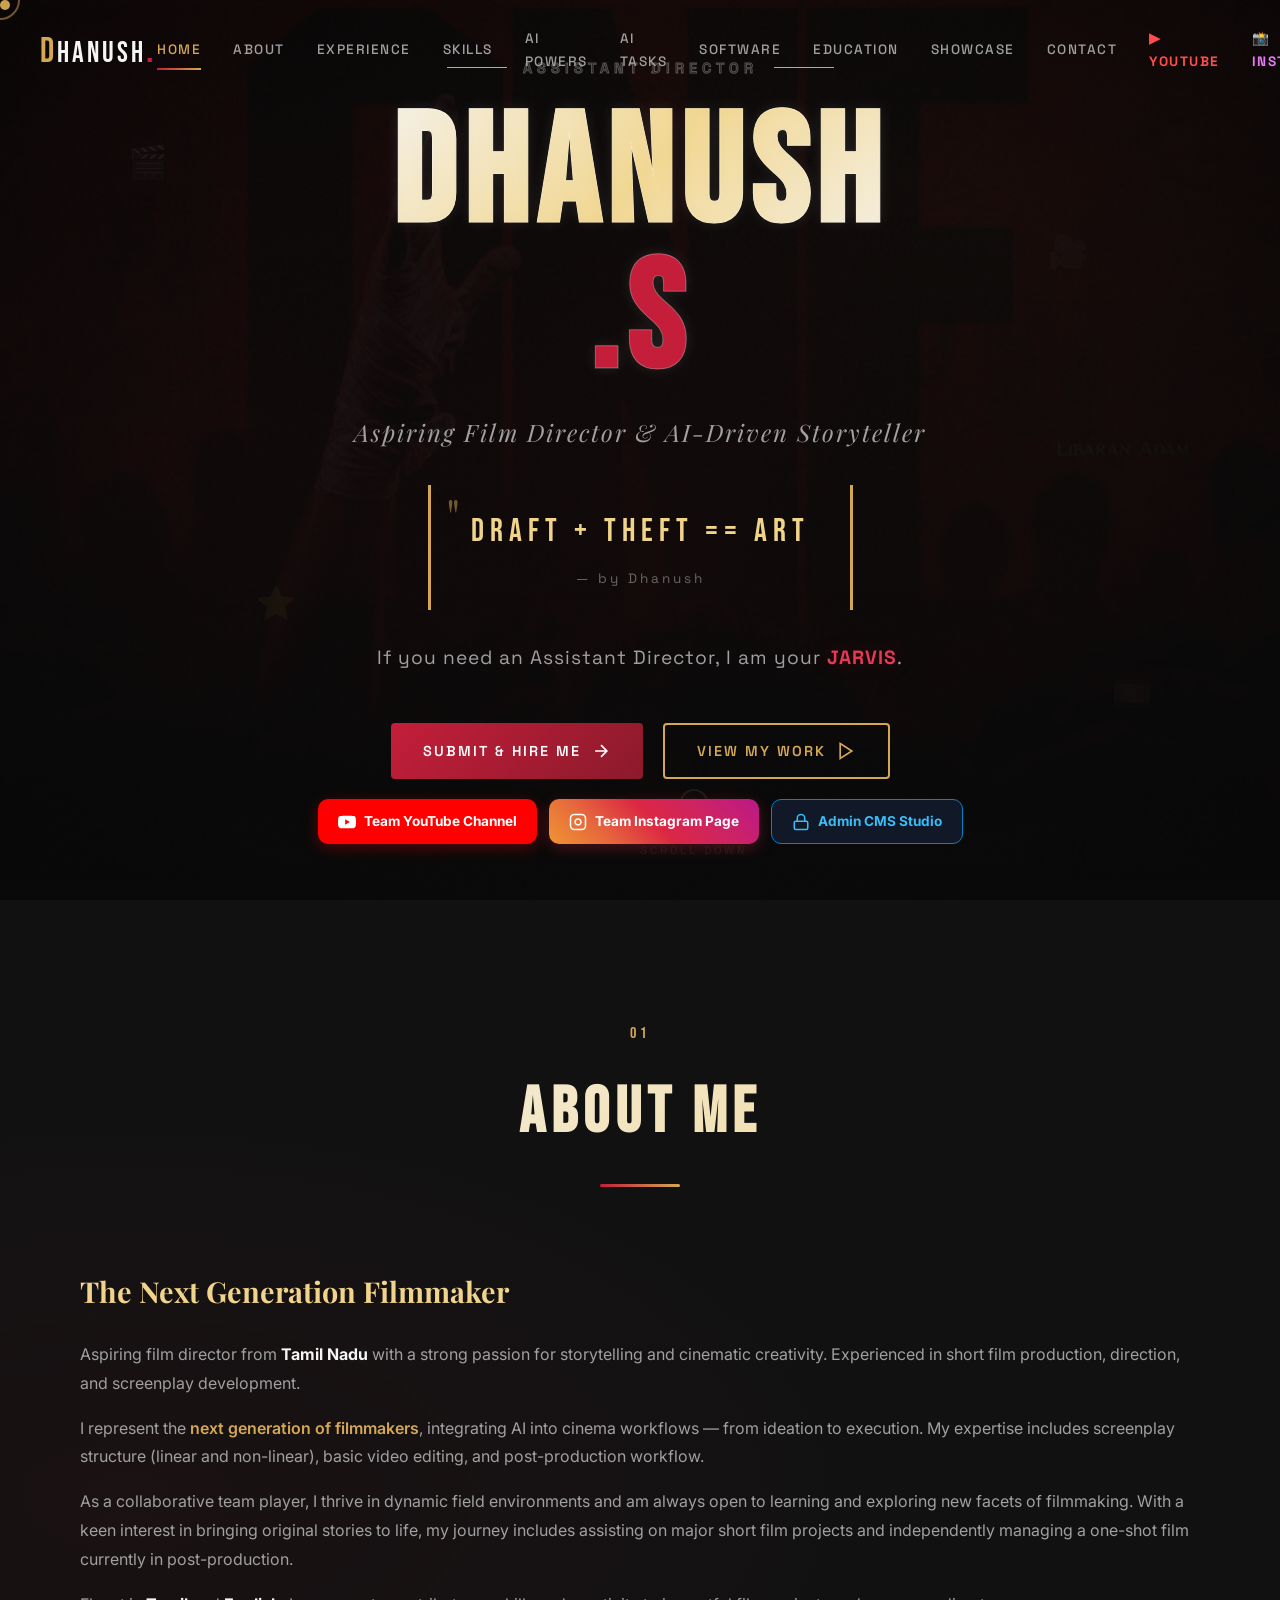
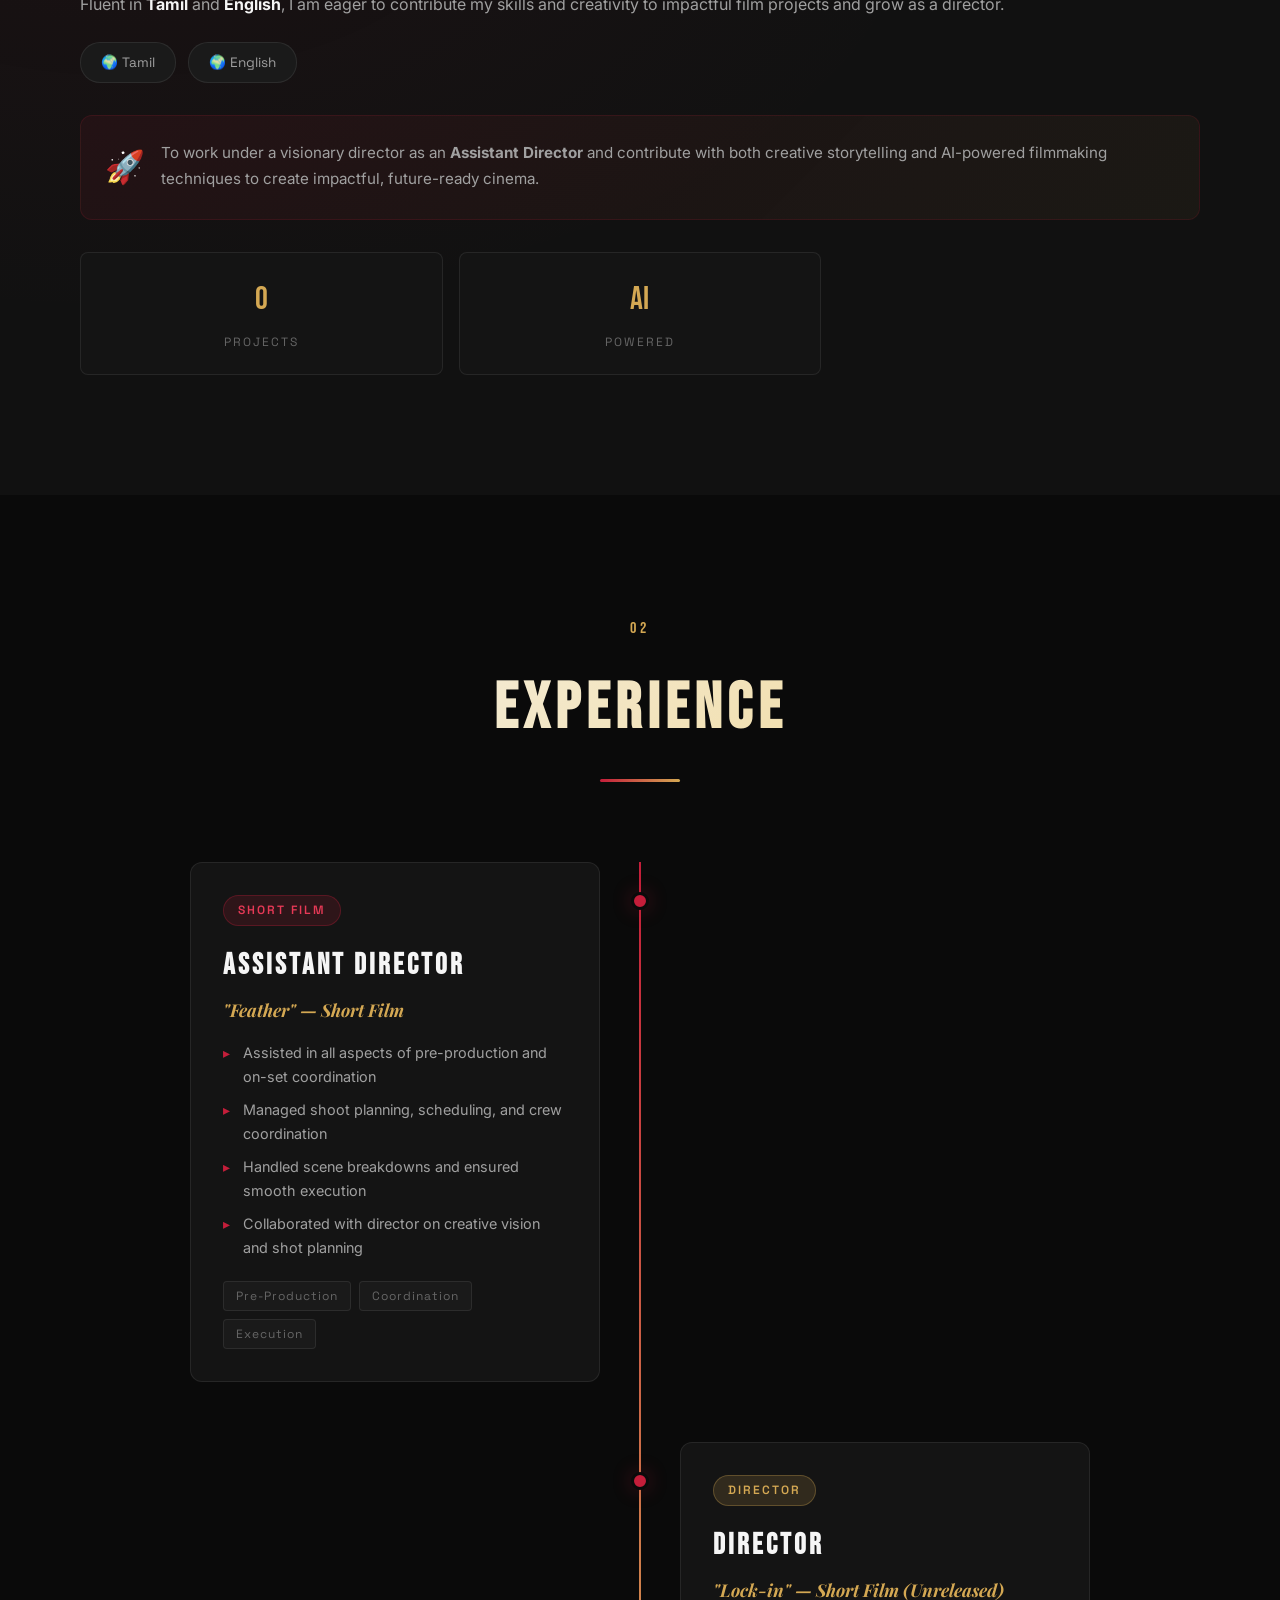
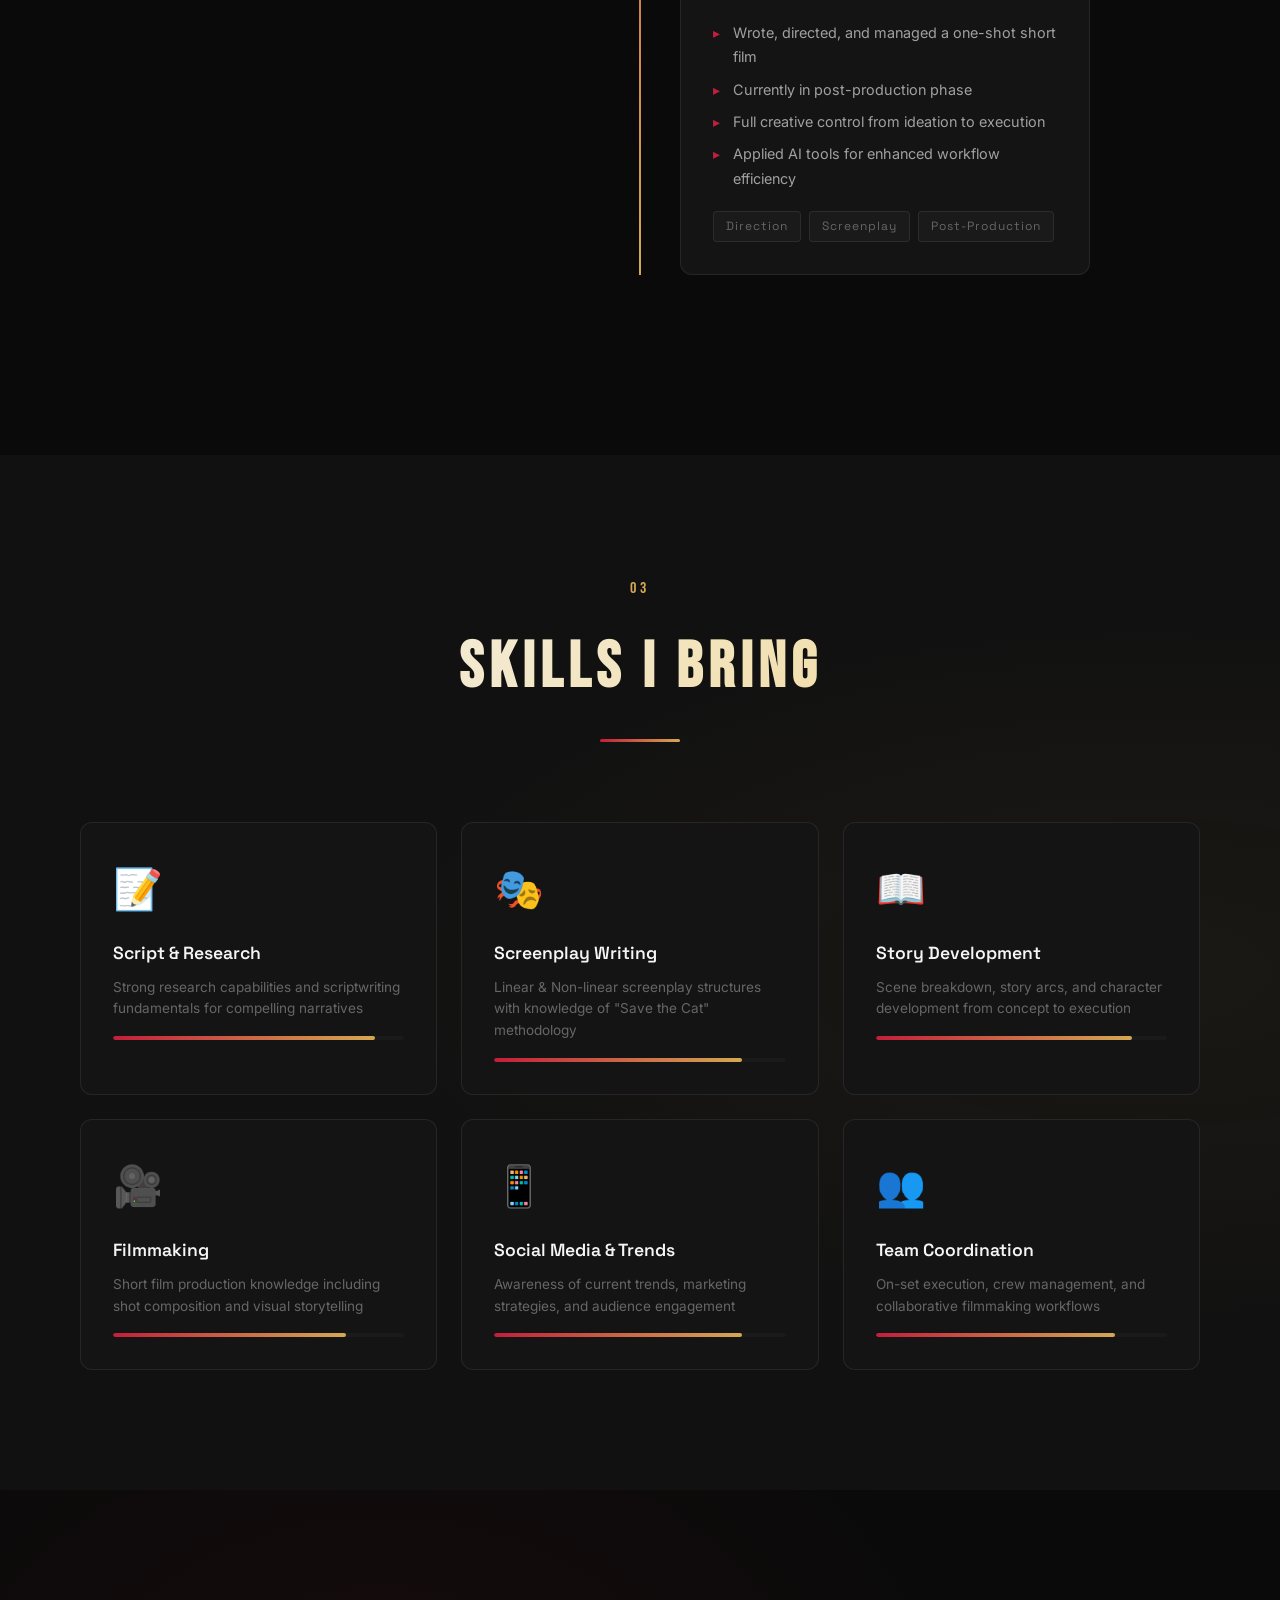
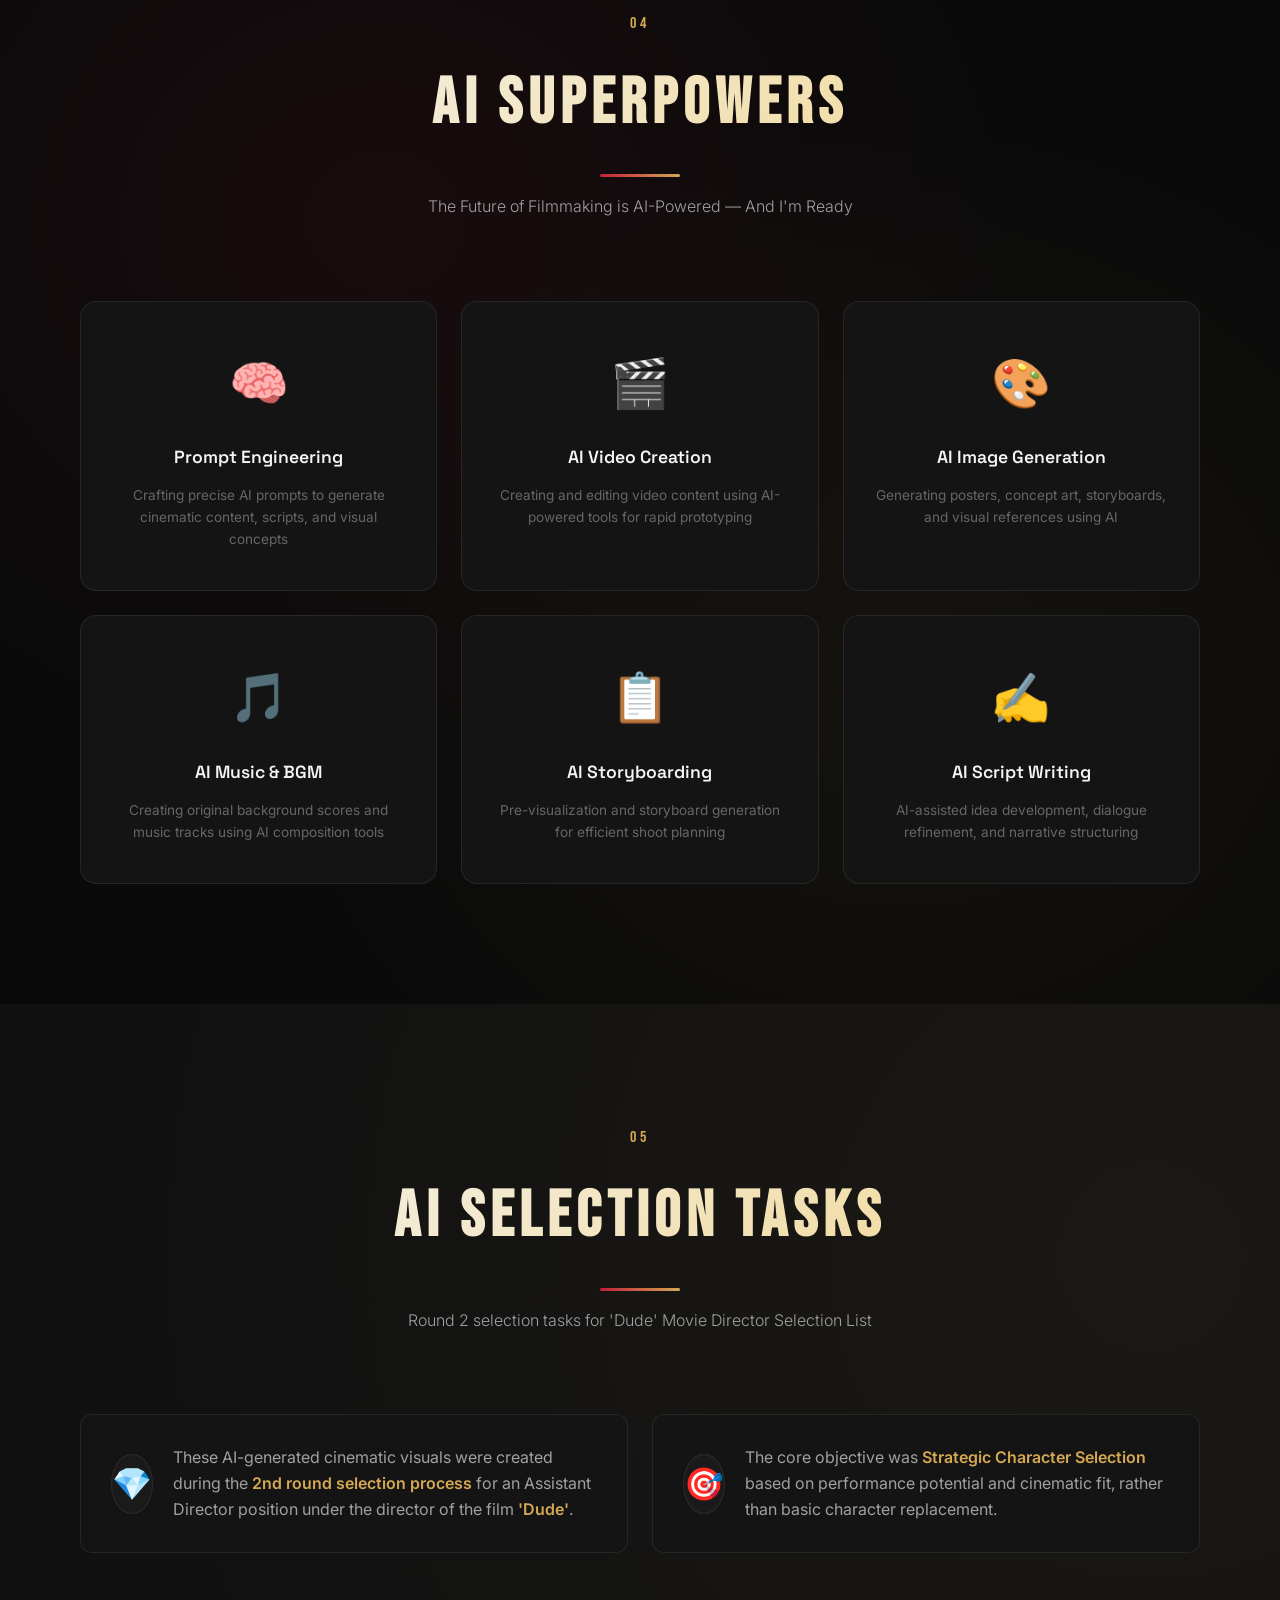
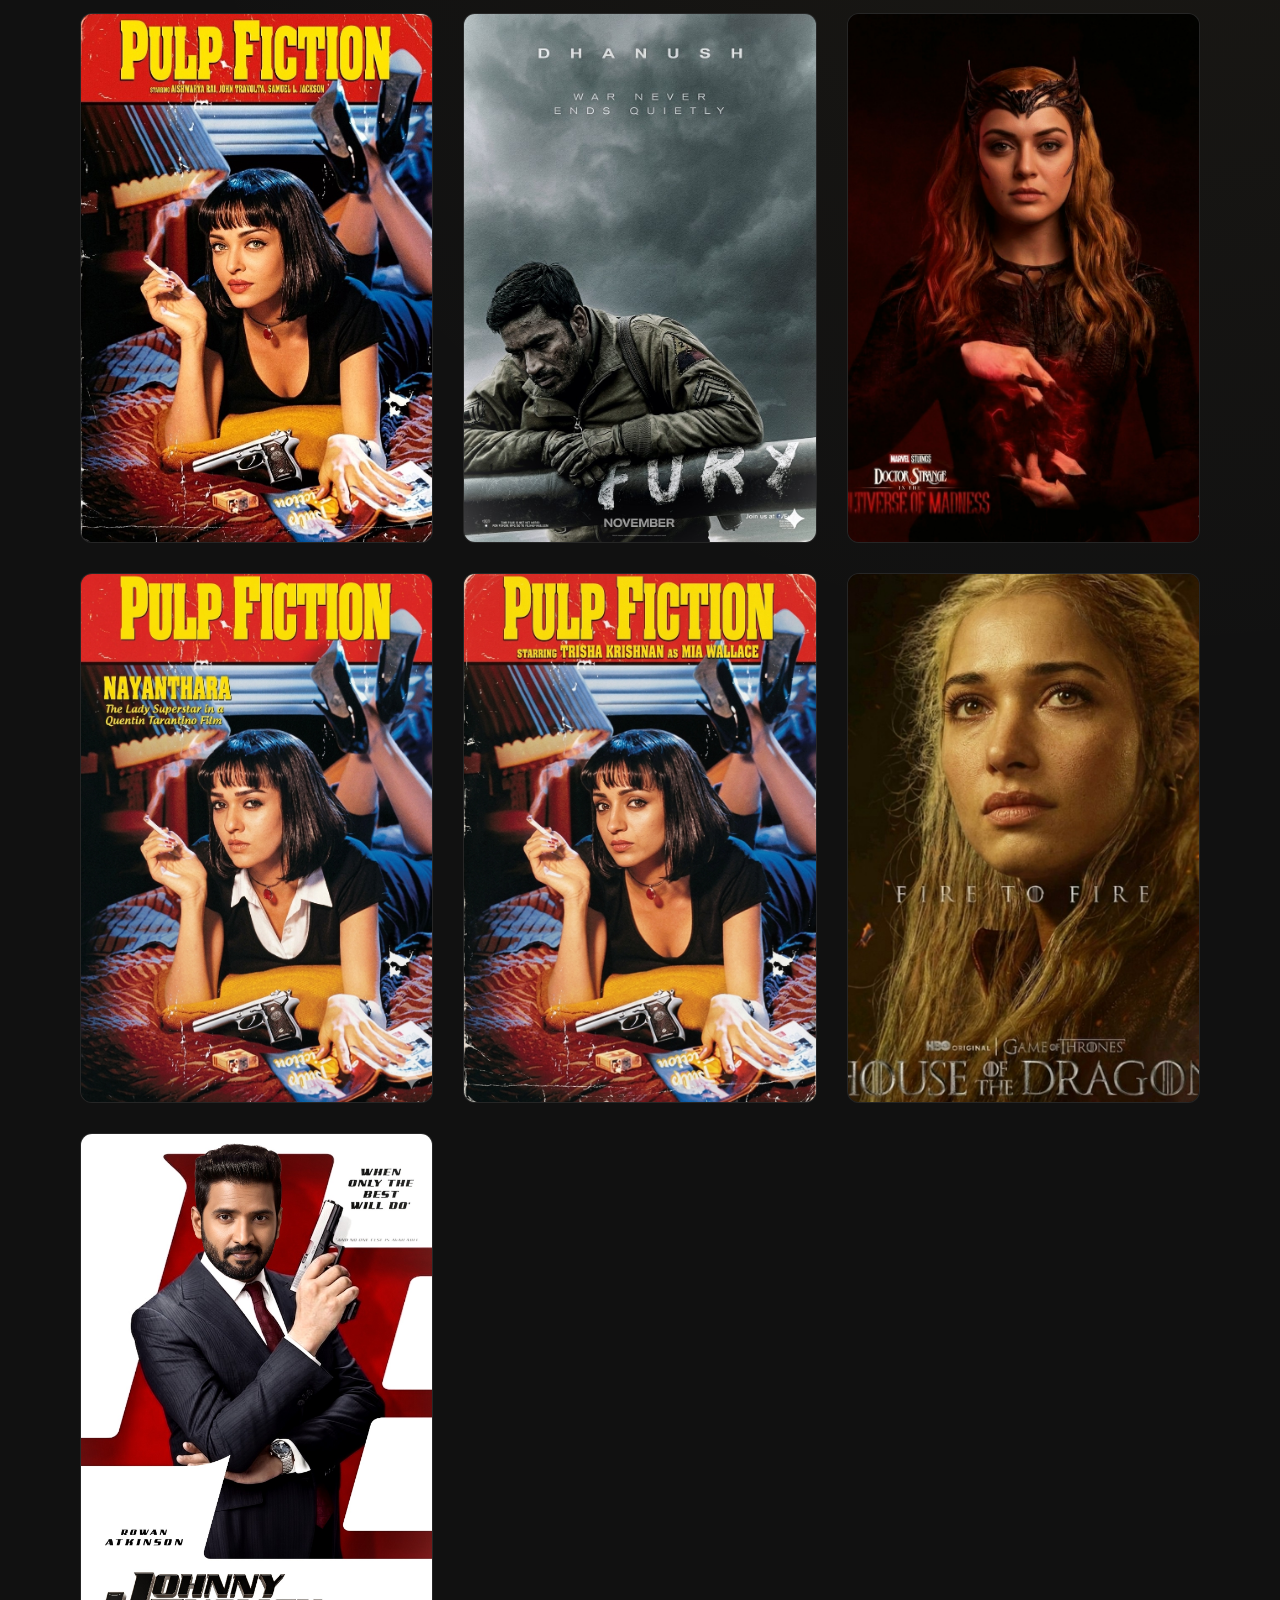
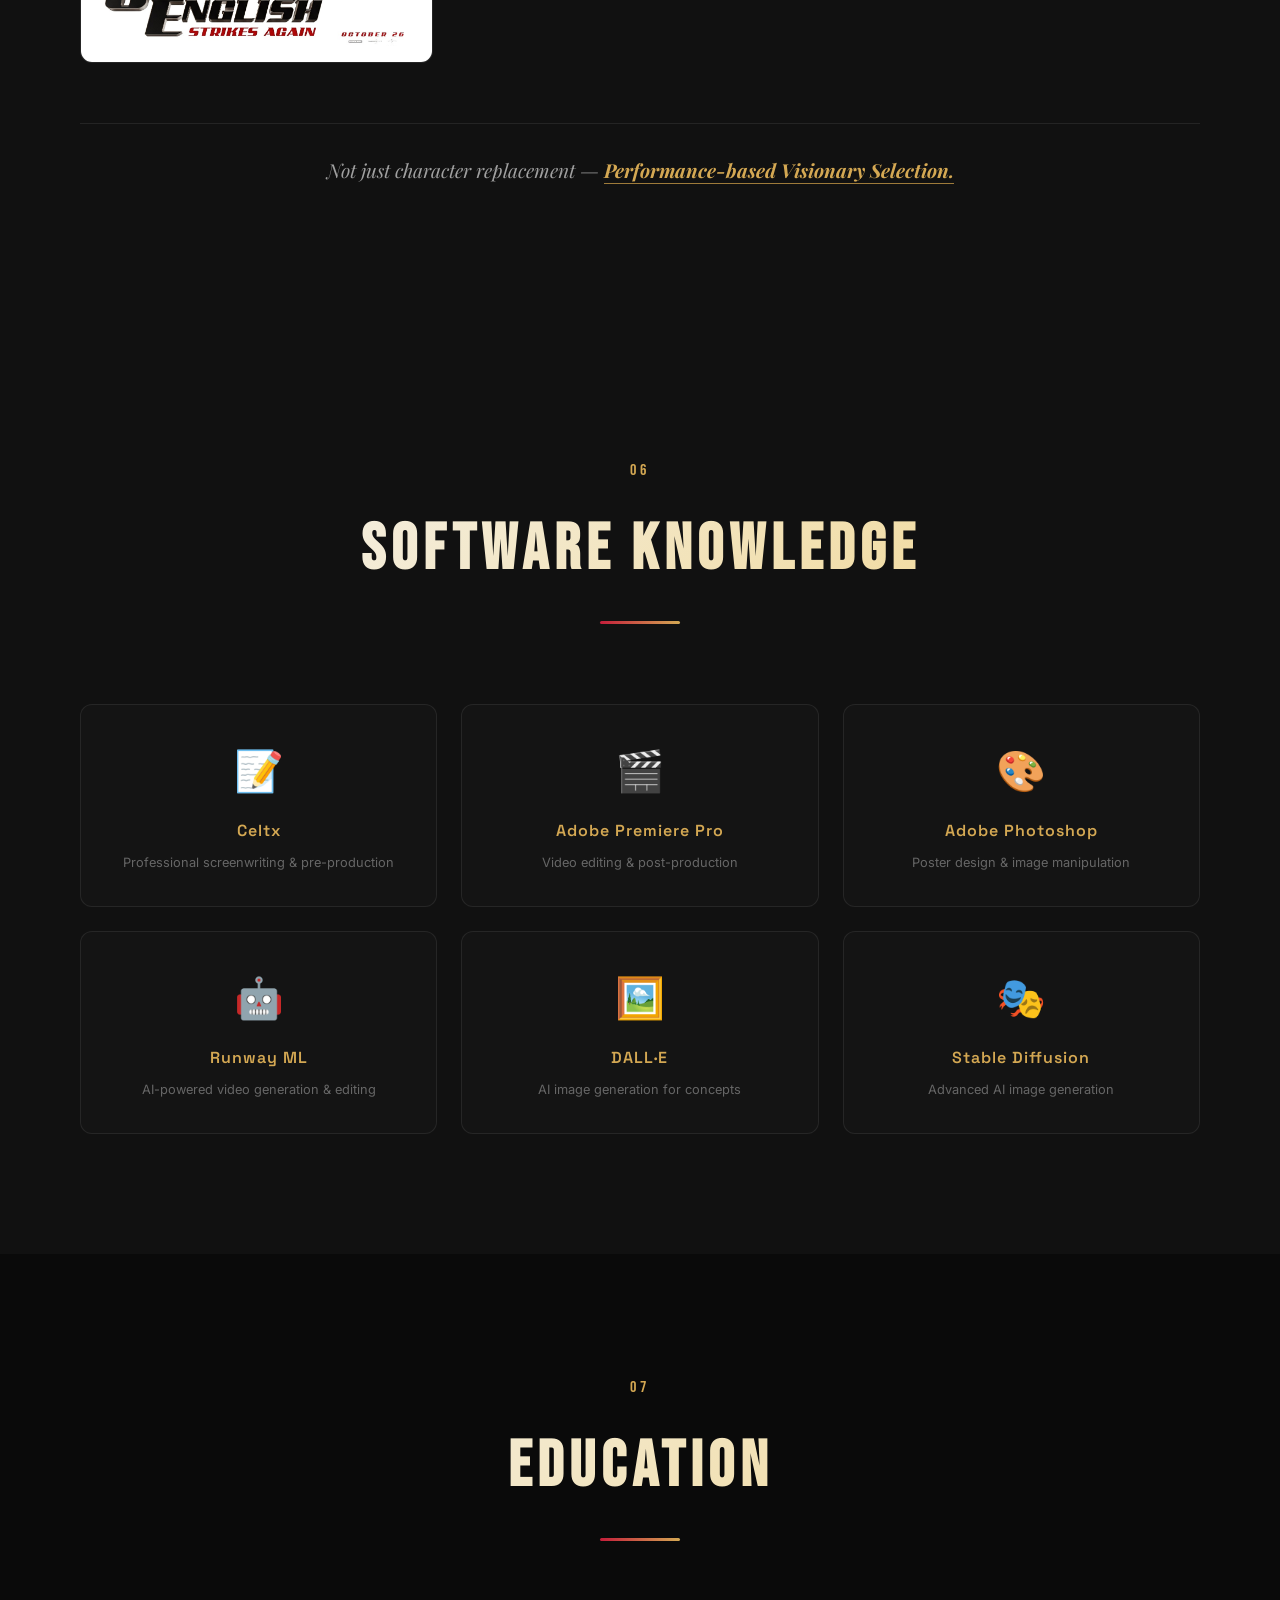
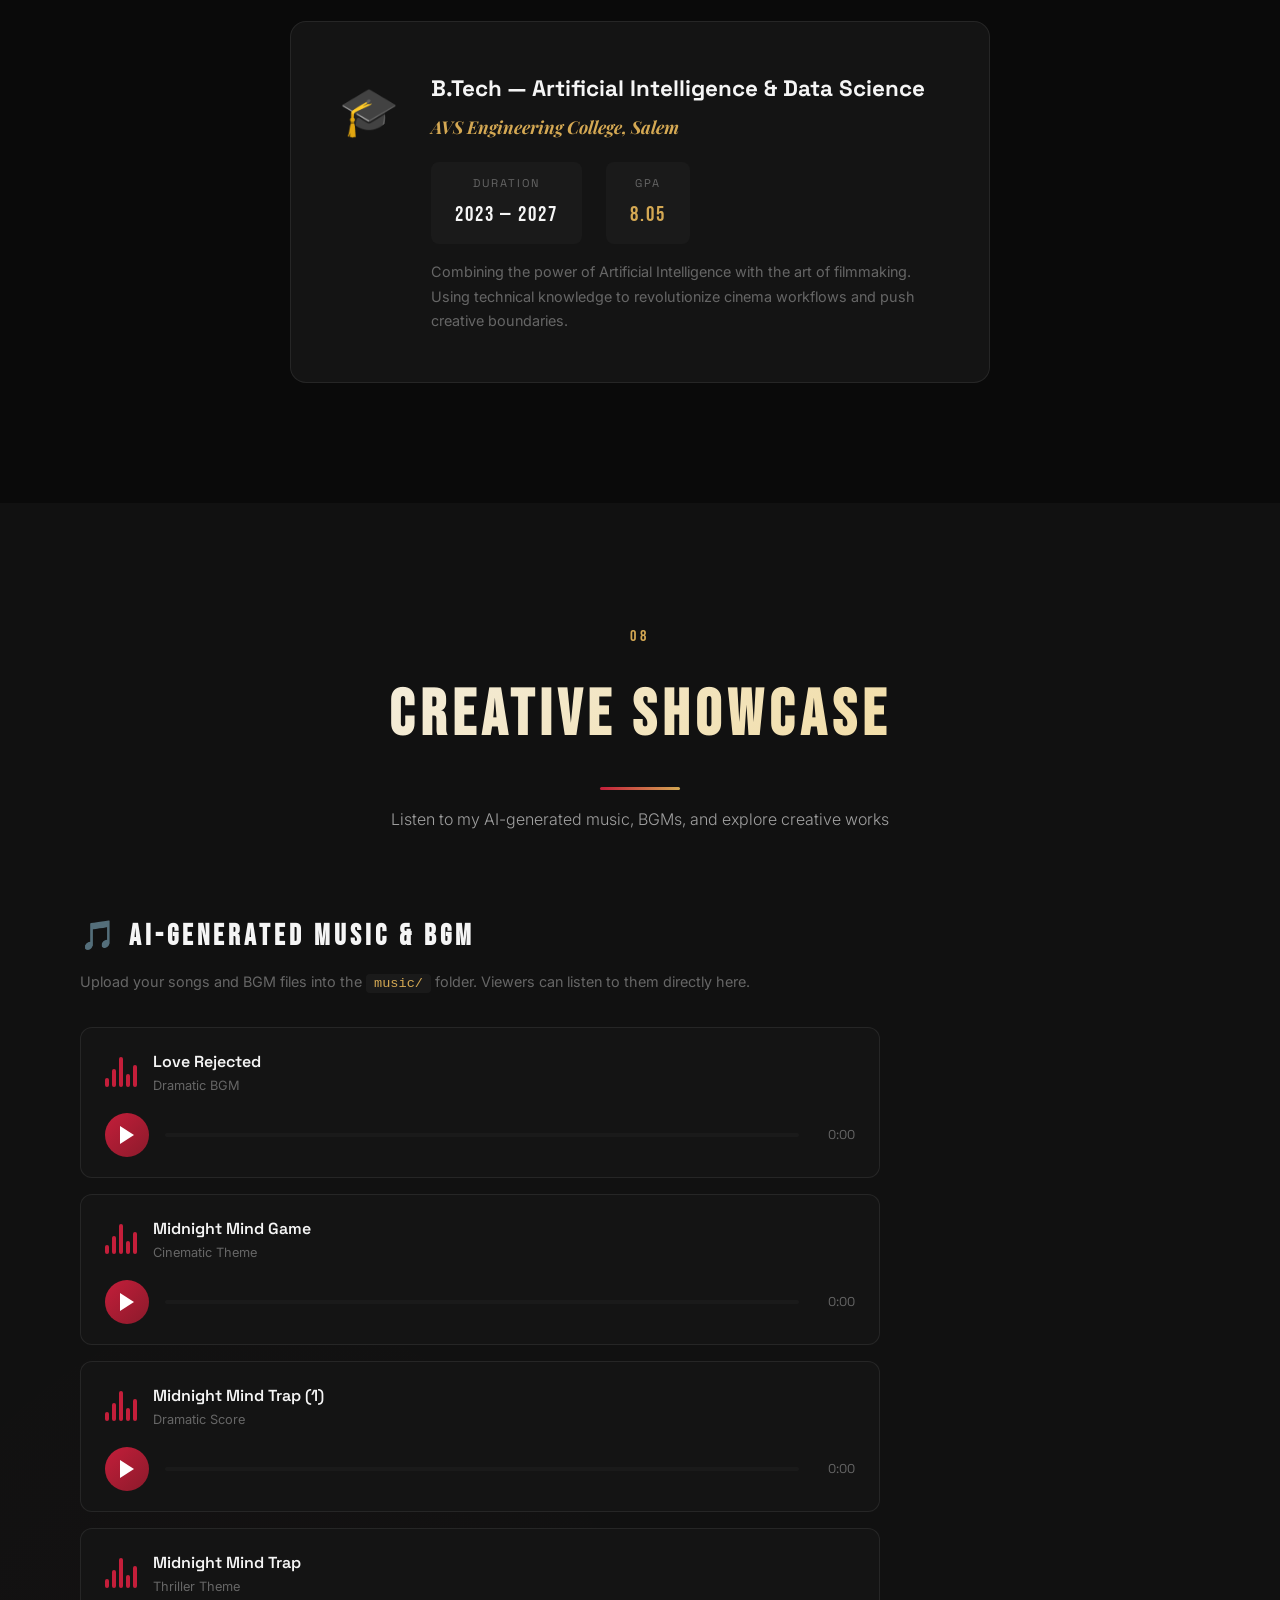
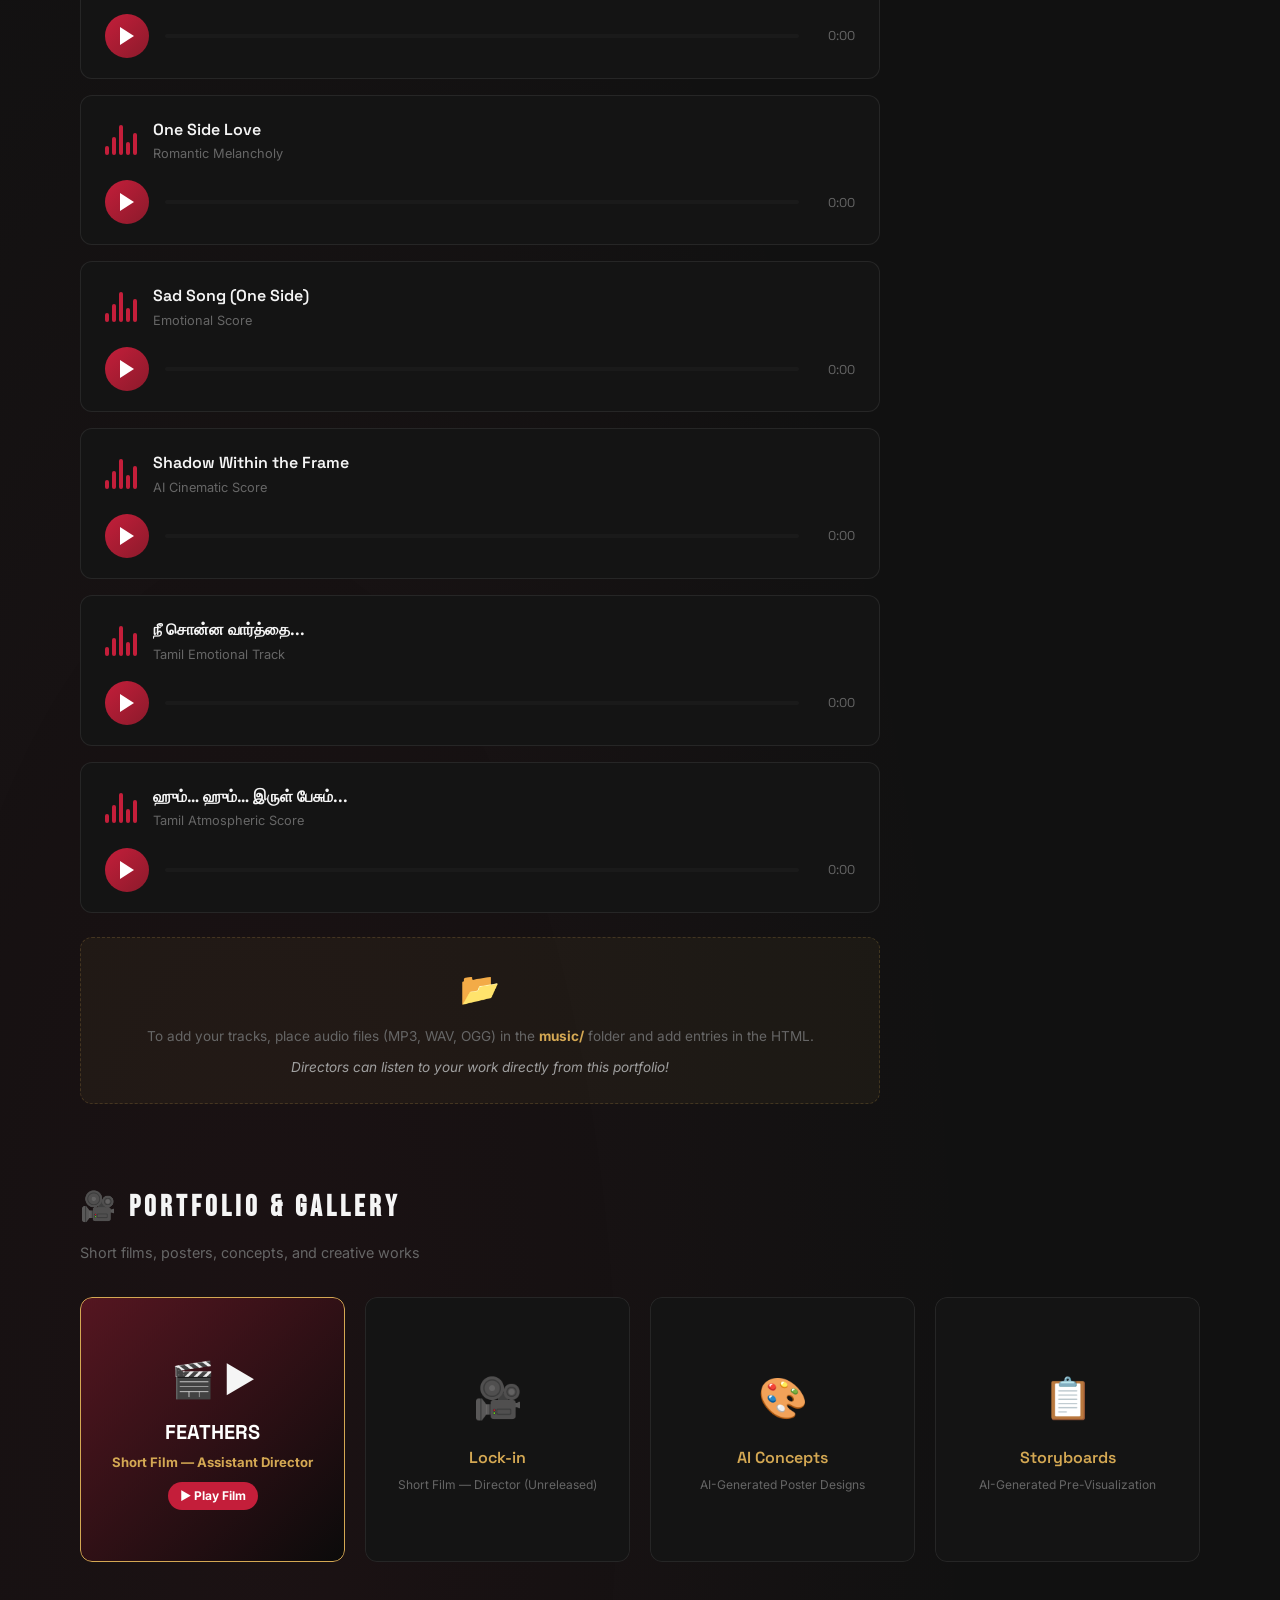
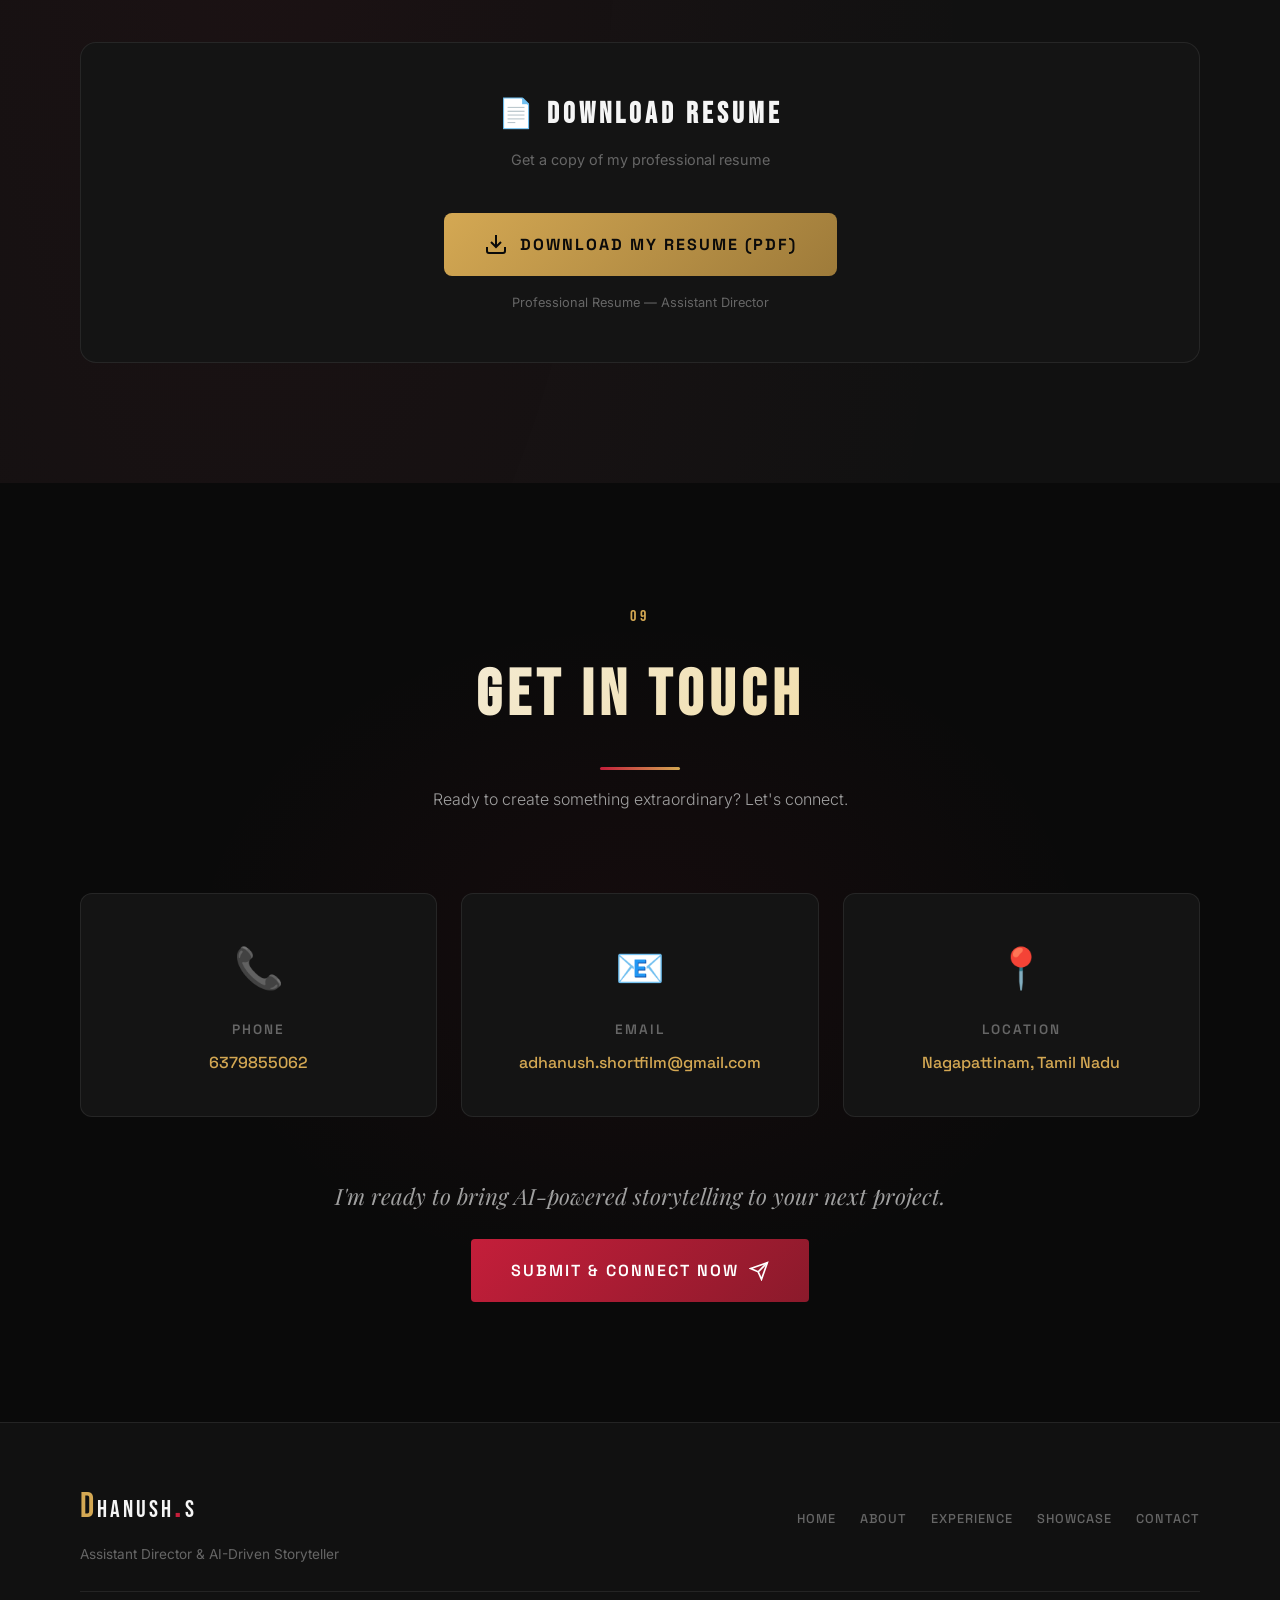
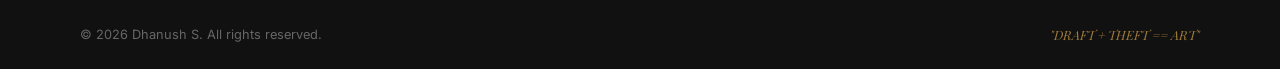
==== index.html @ 4dc8cdb8 "Update background image slideshow to new 5 images, add Admin, YouTube, and Instagram buttons in navb" ====
<!DOCTYPE html>
<html lang="en">
<head>
    <meta charset="UTF-8">
    <meta name="viewport" content="width=device-width, initial-scale=1.0">
    <title>Dhanush S — Assistant Director | Aspiring Film Director</title>
    <meta name="description" content="Portfolio of Dhanush S — Aspiring Tamil Film Director & AI-Driven Storyteller. Assistant Director with expertise in screenplay writing, AI filmmaking, and cinematic storytelling.">
    <meta name="keywords" content="Dhanush S, Assistant Director, Tamil Cinema, Film Director, AI Filmmaking, Portfolio">
    <meta name="author" content="Dhanush S">
    <link rel="preconnect" href="https://fonts.googleapis.com">
    <link rel="preconnect" href="https://fonts.gstatic.com" crossorigin>
    <link href="https://fonts.googleapis.com/css2?family=Bebas+Neue&family=Inter:wght@300;400;500;600;700&family=Playfair+Display:ital,wght@0,400;0,700;1,400&family=Space+Grotesk:wght@300;400;500;600;700&display=swap" rel="stylesheet">
    <link rel="stylesheet" href="style.css">
</head>
<body>
    <!-- Preloader -->
    <div id="preloader">
        <div class="loader-inner">
            <div class="film-strip">
                <div class="frame"></div>
                <div class="frame"></div>
                <div class="frame"></div>
                <div class="frame"></div>
                <div class="frame"></div>
            </div>
            <p class="loader-text">Loading Cinematic Experience...</p>
        </div>
    </div>

    <!-- Cursor -->
    <div class="custom-cursor"></div>
    <div class="cursor-follower"></div>

    <!-- Navigation -->
    <nav id="navbar">
        <div class="nav-container">
            <a href="#hero" class="nav-logo">
                <span class="logo-d">D</span><span class="logo-rest">HANUSH</span><span class="logo-dot">.</span>
            </a>
            <div class="nav-links" id="navLinks">
                <a href="#hero" class="nav-link active">Home</a>
                <a href="#about" class="nav-link">About</a>
                <a href="#experience" class="nav-link">Experience</a>
                <a href="#skills" class="nav-link">Skills</a>
                <a href="#ai-powers" class="nav-link">AI Powers</a>
                <a href="#tasks" class="nav-link">AI Tasks</a>
                <a href="#software" class="nav-link">Software</a>
                <a href="#education" class="nav-link">Education</a>
                <a href="#showcase" class="nav-link">Showcase</a>
                <a href="#contact" class="nav-link">Contact</a>
                <a href="https://www.youtube.com/@black__magic-f4c" target="_blank" class="nav-link" style="color:#ff4d4d; font-weight:bold;">▶ YouTube</a>
                <a href="https://www.instagram.com/blacky_magic?igsh=bjB2c2x6ZmhjenJq" target="_blank" class="nav-link" style="color:#e879f9; font-weight:bold;">📸 Instagram</a>
                <a href="https://dhanushportfolio.vercel.app/admin/login" target="_blank" class="nav-link" style="color:#38bdf8; font-weight:bold;">🔒 Admin</a>
            </div>
            <button class="nav-toggle" id="navToggle" aria-label="Toggle menu">
                <span class="bar"></span>
                <span class="bar"></span>
                <span class="bar"></span>
            </button>
        </div>
    </nav>

    <section id="hero" class="hero-section">
        <div class="hero-slideshow">
            <div class="slide active" style="background-image: url('assets/first-page(backgroundimage)/bg.png');"></div>
            <div class="slide" style="background-image: url('assets/first-page(backgroundimage)/bg2.jpg');"></div>
            <div class="slide" style="background-image: url('assets/first-page(backgroundimage)/bg3.jpg');"></div>
            <div class="slide" style="background-image: url('assets/first-page(backgroundimage)/bg4.jpg');"></div>
            <div class="slide" style="background-image: url('assets/first-page(backgroundimage)/1bg.jpg');"></div>
        </div>
        <div class="hero-bg-overlay"></div>
        <div class="hero-grain"></div>
        <div class="hero-vignette"></div>
        
        <!-- Floating film elements -->
        <div class="floating-elements">
            <div class="float-el clapperboard">🎬</div>
            <div class="float-el camera">🎥</div>
            <div class="float-el star">⭐</div>
            <div class="float-el film">🎞️</div>
        </div>

        <div class="hero-content">
            <div class="hero-badge">
                <span class="badge-line"></span>
                <span class="badge-text ghost-text">ASSISTANT DIRECTOR</span>
                <span class="badge-line"></span>
            </div>
            <h1 class="hero-name">
                <span class="name-line ghost-text">DHANUSH</span>
                <span class="name-line name-last ghost-text">.S</span>
            </h1>
            <p class="hero-tagline">Aspiring Film Director & AI-Driven Storyteller</p>
            <div class="hero-quote">
                <span class="quote-mark">"</span>
                <p>DRAFT + THEFT == ART</p>
                <span class="quote-author">— by Dhanush</span>
            </div>
            <p class="hero-jarvis">If you need an Assistant Director, I am your <span class="jarvis-highlight">JARVIS</span>.</p>
            <div class="hero-cta">
                <a href="#contact" class="btn btn-primary">
                    <span>Submit & Hire Me</span>
                    <svg width="20" height="20" viewBox="0 0 24 24" fill="none" stroke="currentColor" stroke-width="2"><path d="M5 12h14M12 5l7 7-7 7"/></svg>
                </a>
                <a href="#showcase" class="btn btn-outline">
                    <span>View My Work</span>
                    <svg width="20" height="20" viewBox="0 0 24 24" fill="none" stroke="currentColor" stroke-width="2"><polygon points="5 3 19 12 5 21 5 3"/></svg>
                </a>
            </div>

            <!-- Team Social Buttons -->
            <div class="team-social-cta" style="display: flex; gap: 12px; justify-content: center; flex-wrap: wrap; margin-top: 20px;">
                <a href="https://www.youtube.com/@black__magic-f4c" target="_blank" rel="noopener noreferrer" class="btn-team-social" style="background: #ff0000; color: #ffffff; padding: 10px 20px; border-radius: 10px; font-weight: 700; font-size: 0.85rem; display: inline-flex; align-items: center; gap: 8px; box-shadow: 0 4px 15px rgba(255,0,0,0.3); transition: transform 0.2s;">
                    <svg width="18" height="18" fill="currentColor" viewBox="0 0 24 24"><path d="M23.498 6.186a3.016 3.016 0 0 0-2.122-2.136C19.505 3.545 12 3.545 12 3.545s-7.505 0-9.377.505A3.017 3.017 0 0 0 .502 6.186C0 8.07 0 12 0 12s0 3.93.502 5.814a3.016 3.016 0 0 0 2.122 2.136c1.871.505 9.376.505 9.376.505s7.505 0 9.377-.505a3.015 3.015 0 0 0 2.122-2.136C24 15.93 24 12 24 12s0-3.93-.502-5.814zM9.545 15.568V8.432L15.818 12l-6.273 3.568z"/></svg>
                    <span>Team YouTube Channel</span>
                </a>
                <a href="https://www.instagram.com/blacky_magic?igsh=bjB2c2x6ZmhjenJq" target="_blank" rel="noopener noreferrer" class="btn-team-social" style="background: linear-gradient(45deg, #f09433, #e6683c, #dc2743, #cc2366, #bc1888); color: #ffffff; padding: 10px 20px; border-radius: 10px; font-weight: 700; font-size: 0.85rem; display: inline-flex; align-items: center; gap: 8px; box-shadow: 0 4px 15px rgba(220,39,67,0.3); transition: transform 0.2s;">
                    <svg width="18" height="18" fill="none" stroke="currentColor" stroke-width="2" viewBox="0 0 24 24"><rect width="20" height="20" x="2" y="2" rx="5" ry="5"/><path d="M16 11.37A4 4 0 1 1 12.63 8 4 4 0 0 1 16 11.37z"/><line x1="17.5" x2="17.51" y1="6.5" y2="6.5"/></svg>
                    <span>Team Instagram Page</span>
                </a>
                <a href="https://dhanushportfolio.vercel.app/admin/login" target="_blank" class="btn-team-social" style="background: #111827; color: #38bdf8; border: 1px solid #0284c7; padding: 10px 20px; border-radius: 10px; font-weight: 700; font-size: 0.85rem; display: inline-flex; align-items: center; gap: 8px; transition: transform 0.2s;">
                    <svg width="18" height="18" fill="none" stroke="currentColor" stroke-width="2" viewBox="0 0 24 24"><rect x="3" y="11" width="18" height="11" rx="2" ry="2"/><path d="M7 11V7a5 5 0 0 1 10 0v4"/></svg>
                    <span>Admin CMS Studio</span>
                </a>
            </div>
        </div>
        <div class="scroll-indicator">
            <div class="mouse">
                <div class="wheel"></div>
            </div>
            <p>Scroll Down</p>
        </div>
    </section>

    <!-- About Section -->
    <section id="about" class="section about-section">
        <div class="section-container">
            <div class="section-header">
                <span class="section-number">01</span>
                <h2 class="section-title">About Me</h2>
                <div class="title-line"></div>
            </div>
                <div class="about-content">
                    <h3 class="about-subtitle">The Next Generation Filmmaker</h3>
                    <p class="about-text">
                        Aspiring film director from <strong>Tamil Nadu</strong> with a strong passion for storytelling and cinematic creativity. Experienced in short film production, direction, and screenplay development.
                    </p>
                    <p class="about-text">
                        I represent the <span class="text-highlight">next generation of filmmakers</span>, integrating AI into cinema workflows — from ideation to execution. My expertise includes screenplay structure (linear and non-linear), basic video editing, and post-production workflow.
                    </p>
                    <p class="about-text">
                        As a collaborative team player, I thrive in dynamic field environments and am always open to learning and exploring new facets of filmmaking. With a keen interest in bringing original stories to life, my journey includes assisting on major short film projects and independently managing a one-shot film currently in post-production.
                    </p>
                    <p class="about-text">
                        Fluent in <strong>Tamil</strong> and <strong>English</strong>, I am eager to contribute my skills and creativity to impactful film projects and grow as a director.
                    </p>
                    <div class="about-languages">
                        <span class="lang-tag">🌍 Tamil</span>
                        <span class="lang-tag">🌍 English</span>
                    </div>
                    <div class="about-objective">
                        <div class="objective-icon">🚀</div>
                        <p>To work under a visionary director as an <strong>Assistant Director</strong> and contribute with both creative storytelling and AI-powered filmmaking techniques to create impactful, future-ready cinema.</p>
                    </div>
                </div>

                    <div class="about-stats" style="margin-top: 2rem;">
                        <div class="stat">
                            <span class="stat-number">2+</span>
                            <span class="stat-label">Projects</span>
                        </div>
                        <div class="stat">
                            <span class="stat-number">AI</span>
                            <span class="stat-label">Powered</span>
                        </div>
                    </div>
        </div>
    </section>

    <!-- Experience Section -->
    <section id="experience" class="section experience-section">
        <div class="section-container">
            <div class="section-header">
                <span class="section-number">02</span>
                <h2 class="section-title">Experience</h2>
                <div class="title-line"></div>
            </div>
            <div class="timeline">
                <div class="timeline-item" data-aos="fade-right">
                    <div class="timeline-marker">
                        <div class="marker-dot"></div>
                    </div>
                    <div class="timeline-card">
                        <div class="card-badge">Short Film</div>
                        <h3 class="card-title">Assistant Director</h3>
                        <h4 class="card-subtitle">"Feather" — Short Film</h4>
                        <ul class="card-details">
                            <li>Assisted in all aspects of pre-production and on-set coordination</li>
                            <li>Managed shoot planning, scheduling, and crew coordination</li>
                            <li>Handled scene breakdowns and ensured smooth execution</li>
                            <li>Collaborated with director on creative vision and shot planning</li>
                        </ul>
                        <div class="card-tags">
                            <span class="tag">Pre-Production</span>
                            <span class="tag">Coordination</span>
                            <span class="tag">Execution</span>
                        </div>
                    </div>
                </div>
                <div class="timeline-item" data-aos="fade-left">
                    <div class="timeline-marker">
                        <div class="marker-dot"></div>
                    </div>
                    <div class="timeline-card">
                        <div class="card-badge director-badge">Director</div>
                        <h3 class="card-title">Director</h3>
                        <h4 class="card-subtitle">"Lock-in" — Short Film (Unreleased)</h4>
                        <ul class="card-details">
                            <li>Wrote, directed, and managed a one-shot short film</li>
                            <li>Currently in post-production phase</li>
                            <li>Full creative control from ideation to execution</li>
                            <li>Applied AI tools for enhanced workflow efficiency</li>
                        </ul>
                        <div class="card-tags">
                            <span class="tag">Direction</span>
                            <span class="tag">Screenplay</span>
                            <span class="tag">Post-Production</span>
                        </div>
                    </div>
                </div>
            </div>
        </div>
    </section>

    <!-- Skills Section -->
    <section id="skills" class="section skills-section">
        <div class="section-container">
            <div class="section-header">
                <span class="section-number">03</span>
                <h2 class="section-title">Skills I Bring</h2>
                <div class="title-line"></div>
            </div>
            <div class="skills-grid">
                <div class="skill-card">
                    <div class="skill-icon">📝</div>
                    <h3>Script & Research</h3>
                    <p>Strong research capabilities and scriptwriting fundamentals for compelling narratives</p>
                    <div class="skill-bar"><div class="skill-fill" data-width="90"></div></div>
                </div>
                <div class="skill-card">
                    <div class="skill-icon">🎭</div>
                    <h3>Screenplay Writing</h3>
                    <p>Linear & Non-linear screenplay structures with knowledge of "Save the Cat" methodology</p>
                    <div class="skill-bar"><div class="skill-fill" data-width="85"></div></div>
                </div>
                <div class="skill-card">
                    <div class="skill-icon">📖</div>
                    <h3>Story Development</h3>
                    <p>Scene breakdown, story arcs, and character development from concept to execution</p>
                    <div class="skill-bar"><div class="skill-fill" data-width="88"></div></div>
                </div>
                <div class="skill-card">
                    <div class="skill-icon">🎥</div>
                    <h3>Filmmaking</h3>
                    <p>Short film production knowledge including shot composition and visual storytelling</p>
                    <div class="skill-bar"><div class="skill-fill" data-width="80"></div></div>
                </div>
                <div class="skill-card">
                    <div class="skill-icon">📱</div>
                    <h3>Social Media & Trends</h3>
                    <p>Awareness of current trends, marketing strategies, and audience engagement</p>
                    <div class="skill-bar"><div class="skill-fill" data-width="85"></div></div>
                </div>
                <div class="skill-card">
                    <div class="skill-icon">👥</div>
                    <h3>Team Coordination</h3>
                    <p>On-set execution, crew management, and collaborative filmmaking workflows</p>
                    <div class="skill-bar"><div class="skill-fill" data-width="82"></div></div>
                </div>
            </div>
        </div>
    </section>

    <!-- AI Superpowers Section -->
    <section id="ai-powers" class="section ai-section">
        <div class="section-container">
            <div class="section-header">
                <span class="section-number">04</span>
                <h2 class="section-title">AI Superpowers</h2>
                <div class="title-line"></div>
                <p class="section-subtitle">The Future of Filmmaking is AI-Powered — And I'm Ready</p>
            </div>
            <div class="ai-grid">
                <div class="ai-card">
                    <div class="ai-card-glow"></div>
                    <div class="ai-icon">🧠</div>
                    <h3>Prompt Engineering</h3>
                    <p>Crafting precise AI prompts to generate cinematic content, scripts, and visual concepts</p>
                </div>
                <div class="ai-card">
                    <div class="ai-card-glow"></div>
                    <div class="ai-icon">🎬</div>
                    <h3>AI Video Creation</h3>
                    <p>Creating and editing video content using AI-powered tools for rapid prototyping</p>
                </div>
                <div class="ai-card">
                    <div class="ai-card-glow"></div>
                    <div class="ai-icon">🎨</div>
                    <h3>AI Image Generation</h3>
                    <p>Generating posters, concept art, storyboards, and visual references using AI</p>
                </div>
                <div class="ai-card">
                    <div class="ai-card-glow"></div>
                    <div class="ai-icon">🎵</div>
                    <h3>AI Music & BGM</h3>
                    <p>Creating original background scores and music tracks using AI composition tools</p>
                </div>
                <div class="ai-card">
                    <div class="ai-card-glow"></div>
                    <div class="ai-icon">📋</div>
                    <h3>AI Storyboarding</h3>
                    <p>Pre-visualization and storyboard generation for efficient shoot planning</p>
                </div>
                <div class="ai-card">
                    <div class="ai-card-glow"></div>
                    <div class="ai-icon">✍️</div>
                    <h3>AI Script Writing</h3>
                    <p>AI-assisted idea development, dialogue refinement, and narrative structuring</p>
                </div>
            </div>
        </div>
    </section>
    
    <!-- AI Selection Round Tasks Section -->
    <section id="tasks" class="section tasks-section">
        <div class="section-container">
            <div class="section-header">
                <span class="section-number">05</span>
                <h2 class="section-title">AI Selection Tasks</h2>
                <div class="title-line"></div>
                <p class="section-subtitle">Round 2 selection tasks for 'Dude' Movie Director Selection List</p>
            </div>

            <div class="tasks-description-wrapper">
                <div class="tasks-info-card">
                    <div class="info-icon">💎</div>
                    <p class="info-text">
                        These AI-generated cinematic visuals were created during the <strong>2nd round selection process</strong> for an Assistant Director position under the director of the film <strong>'Dude'</strong>.
                    </p>
                </div>
                <div class="tasks-info-card">
                    <div class="info-icon">🎯</div>
                    <p class="info-text">
                        The core objective was <strong>Strategic Character Selection</strong> based on performance potential and cinematic fit, rather than basic character replacement.
                    </p>
                </div>
            </div>

            <div class="tasks-grid">
                <div class="task-card">
                    <div class="task-img-container">
                        <img src="assets/tasks/task1.jpg" alt="Pulp Fiction - Aishwarya Rai" onerror="this.src='https://placehold.co/600x900/1a1a1a/gold?text=Pulp+Fiction+-+Aishwarya+Rai'">
                        <div class="task-overlay">
                            <span class="task-label">Round 2 Task</span>
                            <h4>Pulp Fiction</h4>
                            <p>Character Selection: Aishwarya Rai</p>
                        </div>
                    </div>
                </div>
                <div class="task-card">
                    <div class="task-img-container">
                        <img src="assets/tasks/task2.jpg" alt="Fury - Dhanush" onerror="this.src='https://placehold.co/600x900/1a1a1a/gold?text=Fury+-+Dhanush'">
                        <div class="task-overlay">
                            <span class="task-label">Round 2 Task</span>
                            <h4>Fury</h4>
                            <p>Character Selection: Dhanush</p>
                        </div>
                    </div>
                </div>
                <div class="task-card">
                    <div class="task-img-container">
                        <img src="assets/tasks/task3.jpg" alt="Doctor Strange - Scarlet Witch" onerror="this.src='https://placehold.co/600x900/1a1a1a/gold?text=Doctor+Strange+-+Scarlet+Witch'">
                        <div class="task-overlay">
                            <span class="task-label">Round 2 Task</span>
                            <h4>Multiverse of Madness</h4>
                            <p>Character Performance Based Concept</p>
                        </div>
                    </div>
                </div>
                <div class="task-card">
                    <div class="task-img-container">
                        <img src="assets/tasks/task4.png" alt="Pulp Fiction - Nayanthara" onerror="this.src='https://placehold.co/600x900/1a1a1a/gold?text=Pulp+Fiction+-+Nayanthara'">
                        <div class="task-overlay">
                            <span class="task-label">Round 2 Task</span>
                            <h4>Pulp Fiction</h4>
                            <p>Character Selection: Nayanthara</p>
                        </div>
                    </div>
                </div>
                <div class="task-card">
                    <div class="task-img-container">
                        <img src="assets/tasks/task5.png" alt="Pulp Fiction - Trisha" onerror="this.src='https://placehold.co/600x900/1a1a1a/gold?text=Pulp+Fiction+-+Trisha'">
                        <div class="task-overlay">
                            <span class="task-label">Round 2 Task</span>
                            <h4>Pulp Fiction</h4>
                            <p>Character Selection: Trisha Krishnan</p>
                        </div>
                    </div>
                </div>
                <div class="task-card">
                    <div class="task-img-container">
                        <img src="assets/tasks/task6.jpg" alt="House of the Dragon - Tamannaah" onerror="this.src='https://placehold.co/600x900/1a1a1a/gold?text=House+of+the+Dragon+-+Tamannaah'">
                        <div class="task-overlay">
                            <span class="task-label">Round 2 Task</span>
                            <h4>House of the Dragon</h4>
                            <p>Character Selection: Tamannaah Bhatia</p>
                        </div>
                    </div>
                </div>
                <div class="task-card">
                    <div class="task-img-container">
                        <img src="assets/tasks/task7.jpg" alt="Johnny English - Santhanam" onerror="this.src='https://placehold.co/600x900/1a1a1a/gold?text=Johnny+English+-+Santhanam'">
                        <div class="task-overlay">
                            <span class="task-label">Round 2 Task</span>
                            <h4>Johnny English</h4>
                            <p>Character Selection: Santhanam</p>
                        </div>
                    </div>
                </div>
            </div>
            
            <div class="tasks-conclusion">
                <p>Not just character replacement — <strong>Performance-based Visionary Selection.</strong></p>
            </div>
        </div>
    </section>

    <!-- Software Section -->
    <section id="software" class="section software-section">
        <div class="section-container">
            <div class="section-header">
                <span class="section-number">06</span>
                <h2 class="section-title">Software Knowledge</h2>
                <div class="title-line"></div>
            </div>
            <div class="software-grid">
                <div class="software-card">
                    <div class="sw-icon">📝</div>
                    <h3>Celtx</h3>
                    <p>Professional screenwriting & pre-production</p>
                </div>
                <div class="software-card">
                    <div class="sw-icon">🎬</div>
                    <h3>Adobe Premiere Pro</h3>
                    <p>Video editing & post-production</p>
                </div>
                <div class="software-card">
                    <div class="sw-icon">🎨</div>
                    <h3>Adobe Photoshop</h3>
                    <p>Poster design & image manipulation</p>
                </div>
                <div class="software-card">
                    <div class="sw-icon">🤖</div>
                    <h3>Runway ML</h3>
                    <p>AI-powered video generation & editing</p>
                </div>
                <div class="software-card">
                    <div class="sw-icon">🖼️</div>
                    <h3>DALL·E</h3>
                    <p>AI image generation for concepts</p>
                </div>
                <div class="software-card">
                    <div class="sw-icon">🎭</div>
                    <h3>Stable Diffusion</h3>
                    <p>Advanced AI image generation</p>
                </div>
            </div>
        </div>
    </section>

    <!-- Education Section -->
    <section id="education" class="section education-section">
        <div class="section-container">
            <div class="section-header">
                <span class="section-number">07</span>
                <h2 class="section-title">Education</h2>
                <div class="title-line"></div>
            </div>
            <div class="education-card">
                <div class="edu-icon">🎓</div>
                <div class="edu-content">
                    <h3 class="edu-degree">B.Tech — Artificial Intelligence & Data Science</h3>
                    <h4 class="edu-college">AVS Engineering College, Salem</h4>
                    <div class="edu-details">
                        <div class="edu-detail">
                            <span class="edu-label">Duration</span>
                            <span class="edu-value">2023 — 2027</span>
                        </div>
                        <div class="edu-detail">
                            <span class="edu-label">GPA</span>
                            <span class="edu-value gpa-highlight">8.05</span>
                        </div>
                    </div>
                    <p class="edu-desc">Combining the power of Artificial Intelligence with the art of filmmaking. Using technical knowledge to revolutionize cinema workflows and push creative boundaries.</p>
                </div>
            </div>
        </div>
    </section>

    <!-- Creative Showcase / Audio Section -->
    <section id="showcase" class="section showcase-section">
        <div class="section-container">
            <div class="section-header">
                <span class="section-number">08</span>
                <h2 class="section-title">Creative Showcase</h2>
                <div class="title-line"></div>
                <p class="section-subtitle">Listen to my AI-generated music, BGMs, and explore creative works</p>
            </div>

            <!-- Audio Player Section -->
            <div class="audio-showcase">
                <h3 class="showcase-subtitle">🎵 AI-Generated Music & BGM</h3>
                <p class="showcase-desc">Upload your songs and BGM files into the <code>music/</code> folder. Viewers can listen to them directly here.</p>
                
                <div class="audio-player-container" id="audioPlayerContainer">
                    <!-- All Music Tracks -->
                    <div class="audio-track" data-src="music/love-rejected.mp3">
                        <div class="track-info">
                            <div class="track-visualizer">
                                <span class="viz-bar"></span><span class="viz-bar"></span><span class="viz-bar"></span><span class="viz-bar"></span><span class="viz-bar"></span>
                            </div>
                            <div class="track-details">
                                <span class="track-name">Love Rejected</span>
                                <span class="track-type">Dramatic BGM</span>
                            </div>
                        </div>
                        <div class="track-controls">
                            <button class="play-btn" onclick="togglePlay(this)" aria-label="Play">
                                <svg class="icon-play" width="24" height="24" viewBox="0 0 24 24" fill="currentColor"><polygon points="5 3 19 12 5 21 5 3"/></svg>
                                <svg class="icon-pause" width="24" height="24" viewBox="0 0 24 24" fill="currentColor" style="display:none"><rect x="6" y="4" width="4" height="16"/><rect x="14" y="4" width="4" height="16"/></svg>
                            </button>
                            <div class="progress-container" onclick="seekAudio(event, this)">
                                <div class="progress-bar"><div class="progress-fill"></div></div>
                            </div>
                            <span class="track-duration">0:00</span>
                        </div>
                    </div>

                    <div class="audio-track" data-src="music/Midnight Mind Game.mp3">
                        <div class="track-info">
                            <div class="track-visualizer">
                                <span class="viz-bar"></span><span class="viz-bar"></span><span class="viz-bar"></span><span class="viz-bar"></span><span class="viz-bar"></span>
                            </div>
                            <div class="track-details">
                                <span class="track-name">Midnight Mind Game</span>
                                <span class="track-type">Cinematic Theme</span>
                            </div>
                        </div>
                        <div class="track-controls">
                            <button class="play-btn" onclick="togglePlay(this)" aria-label="Play">
                                <svg class="icon-play" width="24" height="24" viewBox="0 0 24 24" fill="currentColor"><polygon points="5 3 19 12 5 21 5 3"/></svg>
                                <svg class="icon-pause" width="24" height="24" viewBox="0 0 24 24" fill="currentColor" style="display:none"><rect x="6" y="4" width="4" height="16"/><rect x="14" y="4" width="4" height="16"/></svg>
                            </button>
                            <div class="progress-container" onclick="seekAudio(event, this)">
                                <div class="progress-bar"><div class="progress-fill"></div></div>
                            </div>
                            <span class="track-duration">0:00</span>
                        </div>
                    </div>

                    <div class="audio-track" data-src="music/Midnight Mind Trap (1).mp3">
                        <div class="track-info">
                            <div class="track-visualizer">
                                <span class="viz-bar"></span><span class="viz-bar"></span><span class="viz-bar"></span><span class="viz-bar"></span><span class="viz-bar"></span>
                            </div>
                            <div class="track-details">
                                <span class="track-name">Midnight Mind Trap (1)</span>
                                <span class="track-type">Dramatic Score</span>
                            </div>
                        </div>
                        <div class="track-controls">
                            <button class="play-btn" onclick="togglePlay(this)" aria-label="Play">
                                <svg class="icon-play" width="24" height="24" viewBox="0 0 24 24" fill="currentColor"><polygon points="5 3 19 12 5 21 5 3"/></svg>
                                <svg class="icon-pause" width="24" height="24" viewBox="0 0 24 24" fill="currentColor" style="display:none"><rect x="6" y="4" width="4" height="16"/><rect x="14" y="4" width="4" height="16"/></svg>
                            </button>
                            <div class="progress-container" onclick="seekAudio(event, this)">
                                <div class="progress-bar"><div class="progress-fill"></div></div>
                            </div>
                            <span class="track-duration">0:00</span>
                        </div>
                    </div>

                    <div class="audio-track" data-src="music/Midnight Mind Trap.mp3">
                        <div class="track-info">
                            <div class="track-visualizer">
                                <span class="viz-bar"></span><span class="viz-bar"></span><span class="viz-bar"></span><span class="viz-bar"></span><span class="viz-bar"></span>
                            </div>
                            <div class="track-details">
                                <span class="track-name">Midnight Mind Trap</span>
                                <span class="track-type">Thriller Theme</span>
                            </div>
                        </div>
                        <div class="track-controls">
                            <button class="play-btn" onclick="togglePlay(this)" aria-label="Play">
                                <svg class="icon-play" width="24" height="24" viewBox="0 0 24 24" fill="currentColor"><polygon points="5 3 19 12 5 21 5 3"/></svg>
                                <svg class="icon-pause" width="24" height="24" viewBox="0 0 24 24" fill="currentColor" style="display:none"><rect x="6" y="4" width="4" height="16"/><rect x="14" y="4" width="4" height="16"/></svg>
                            </button>
                            <div class="progress-container" onclick="seekAudio(event, this)">
                                <div class="progress-bar"><div class="progress-fill"></div></div>
                            </div>
                            <span class="track-duration">0:00</span>
                        </div>
                    </div>

                    <div class="audio-track" data-src="music/one-side(love).mp3">
                        <div class="track-info">
                            <div class="track-visualizer">
                                <span class="viz-bar"></span><span class="viz-bar"></span><span class="viz-bar"></span><span class="viz-bar"></span><span class="viz-bar"></span>
                            </div>
                            <div class="track-details">
                                <span class="track-name">One Side Love</span>
                                <span class="track-type">Romantic Melancholy</span>
                            </div>
                        </div>
                        <div class="track-controls">
                            <button class="play-btn" onclick="togglePlay(this)" aria-label="Play">
                                <svg class="icon-play" width="24" height="24" viewBox="0 0 24 24" fill="currentColor"><polygon points="5 3 19 12 5 21 5 3"/></svg>
                                <svg class="icon-pause" width="24" height="24" viewBox="0 0 24 24" fill="currentColor" style="display:none"><rect x="6" y="4" width="4" height="16"/><rect x="14" y="4" width="4" height="16"/></svg>
                            </button>
                            <div class="progress-container" onclick="seekAudio(event, this)">
                                <div class="progress-bar"><div class="progress-fill"></div></div>
                            </div>
                            <span class="track-duration">0:00</span>
                        </div>
                    </div>

                    <div class="audio-track" data-src="music/sad-song(1-side).mp3">
                        <div class="track-info">
                            <div class="track-visualizer">
                                <span class="viz-bar"></span><span class="viz-bar"></span><span class="viz-bar"></span><span class="viz-bar"></span><span class="viz-bar"></span>
                            </div>
                            <div class="track-details">
                                <span class="track-name">Sad Song (One Side)</span>
                                <span class="track-type">Emotional Score</span>
                            </div>
                        </div>
                        <div class="track-controls">
                            <button class="play-btn" onclick="togglePlay(this)" aria-label="Play">
                                <svg class="icon-play" width="24" height="24" viewBox="0 0 24 24" fill="currentColor"><polygon points="5 3 19 12 5 21 5 3"/></svg>
                                <svg class="icon-pause" width="24" height="24" viewBox="0 0 24 24" fill="currentColor" style="display:none"><rect x="6" y="4" width="4" height="16"/><rect x="14" y="4" width="4" height="16"/></svg>
                            </button>
                            <div class="progress-container" onclick="seekAudio(event, this)">
                                <div class="progress-bar"><div class="progress-fill"></div></div>
                            </div>
                            <span class="track-duration">0:00</span>
                        </div>
                    </div>

                    <div class="audio-track" data-src="music/Shadow Within the Frame.mp3">
                        <div class="track-info">
                            <div class="track-visualizer">
                                <span class="viz-bar"></span><span class="viz-bar"></span><span class="viz-bar"></span><span class="viz-bar"></span><span class="viz-bar"></span>
                            </div>
                            <div class="track-details">
                                <span class="track-name">Shadow Within the Frame</span>
                                <span class="track-type">AI Cinematic Score</span>
                            </div>
                        </div>
                        <div class="track-controls">
                            <button class="play-btn" onclick="togglePlay(this)" aria-label="Play">
                                <svg class="icon-play" width="24" height="24" viewBox="0 0 24 24" fill="currentColor"><polygon points="5 3 19 12 5 21 5 3"/></svg>
                                <svg class="icon-pause" width="24" height="24" viewBox="0 0 24 24" fill="currentColor" style="display:none"><rect x="6" y="4" width="4" height="16"/><rect x="14" y="4" width="4" height="16"/></svg>
                            </button>
                            <div class="progress-container" onclick="seekAudio(event, this)">
                                <div class="progress-bar"><div class="progress-fill"></div></div>
                            </div>
                            <span class="track-duration">0:00</span>
                        </div>
                    </div>

                    <div class="audio-track" data-src="music/நீ சொன்ன வார்த்தை இன்னும் நெஞ்சுல ஓசை….mp3">
                        <div class="track-info">
                            <div class="track-visualizer">
                                <span class="viz-bar"></span><span class="viz-bar"></span><span class="viz-bar"></span><span class="viz-bar"></span><span class="viz-bar"></span>
                            </div>
                            <div class="track-details">
                                <span class="track-name">நீ சொன்ன வார்த்தை...</span>
                                <span class="track-type">Tamil Emotional Track</span>
                            </div>
                        </div>
                        <div class="track-controls">
                            <button class="play-btn" onclick="togglePlay(this)" aria-label="Play">
                                <svg class="icon-play" width="24" height="24" viewBox="0 0 24 24" fill="currentColor"><polygon points="5 3 19 12 5 21 5 3"/></svg>
                                <svg class="icon-pause" width="24" height="24" viewBox="0 0 24 24" fill="currentColor" style="display:none"><rect x="6" y="4" width="4" height="16"/><rect x="14" y="4" width="4" height="16"/></svg>
                            </button>
                            <div class="progress-container" onclick="seekAudio(event, this)">
                                <div class="progress-bar"><div class="progress-fill"></div></div>
                            </div>
                            <span class="track-duration">0:00</span>
                        </div>
                    </div>

                    <div class="audio-track" data-src="music/ஹும்… ஹும்… இருள் பேசும்….mp3">
                        <div class="track-info">
                            <div class="track-visualizer">
                                <span class="viz-bar"></span><span class="viz-bar"></span><span class="viz-bar"></span><span class="viz-bar"></span><span class="viz-bar"></span>
                            </div>
                            <div class="track-details">
                                <span class="track-name">ஹும்… ஹும்… இருள் பேசும்...</span>
                                <span class="track-type">Tamil Atmospheric Score</span>
                            </div>
                        </div>
                        <div class="track-controls">
                            <button class="play-btn" onclick="togglePlay(this)" aria-label="Play">
                                <svg class="icon-play" width="24" height="24" viewBox="0 0 24 24" fill="currentColor"><polygon points="5 3 19 12 5 21 5 3"/></svg>
                                <svg class="icon-pause" width="24" height="24" viewBox="0 0 24 24" fill="currentColor" style="display:none"><rect x="6" y="4" width="4" height="16"/><rect x="14" y="4" width="4" height="16"/></svg>
                            </button>
                            <div class="progress-container" onclick="seekAudio(event, this)">
                                <div class="progress-bar"><div class="progress-fill"></div></div>
                            </div>
                            <span class="track-duration">0:00</span>
                        </div>
                    </div>
                    
                    <div class="audio-upload-info">
                        <div class="upload-icon">📂</div>
                        <p>To add your tracks, place audio files (MP3, WAV, OGG) in the <strong>music/</strong> folder and add entries in the HTML.</p>
                        <p class="upload-note">Directors can listen to your work directly from this portfolio!</p>
                    </div>
                </div>
            </div>

            <!-- Portfolio Gallery -->
            <div class="portfolio-gallery">
                <h3 class="showcase-subtitle">🎥 Portfolio & Gallery</h3>
                <p class="showcase-desc">Short films, posters, concepts, and creative works</p>
                <div class="gallery-grid">
                    <div class="gallery-item feather-video-card" onclick="openVideoModal('https://www.youtube.com/embed/GE3Canx1azk?autoplay=1', 'FEATHERS — Short Film (Assistant Director)')" style="cursor: pointer;">
                        <div class="gallery-placeholder" style="background: linear-gradient(135deg, rgba(196,30,58,0.35), rgba(10,10,10,0.95)); border: 1px solid var(--gold-primary); box-shadow: 0 8px 25px rgba(196,30,58,0.25);">
                            <span class="gallery-icon" style="font-size: 2.2rem; display: block; margin-bottom: 6px;">🎬 ▶️</span>
                            <h4 style="font-size: 1.25rem; font-weight: 800; color: #fff; margin-bottom: 2px;">FEATHERS</h4>
                            <p style="font-size: 0.82rem; color: var(--gold-primary); font-weight: 700; margin-bottom: 8px;">Short Film — Assistant Director</p>
                            <span style="display: inline-block; padding: 4px 12px; background: var(--red-primary); color: #fff; font-size: 0.75rem; font-weight: bold; border-radius: 15px;">▶ Play Film</span>
                        </div>
                    </div>
                    <div class="gallery-item">
                        <div class="gallery-placeholder">
                            <span class="gallery-icon">🎥</span>
                            <h4>Lock-in</h4>
                            <p>Short Film — Director (Unreleased)</p>
                        </div>
                    </div>
                    <div class="gallery-item">
                        <div class="gallery-placeholder">
                            <span class="gallery-icon">🎨</span>
                            <h4>AI Concepts</h4>
                            <p>AI-Generated Poster Designs</p>
                        </div>
                    </div>
                    <div class="gallery-item">
                        <div class="gallery-placeholder">
                            <span class="gallery-icon">📋</span>
                            <h4>Storyboards</h4>
                            <p>AI-Generated Pre-Visualization</p>
                        </div>
                    </div>
                </div>
            </div>

            <!-- Resume Download -->
            <div class="resume-section">
                <h3 class="showcase-subtitle">📄 Download Resume</h3>
                <p class="showcase-desc">Get a copy of my professional resume</p>
                <a href="resume/ASSIESTENR_DIRECTOR-DHANUSH.pdf" download class="btn btn-resume" id="downloadResume">
                    <svg width="24" height="24" viewBox="0 0 24 24" fill="none" stroke="currentColor" stroke-width="2"><path d="M21 15v4a2 2 0 0 1-2 2H5a2 2 0 0 1-2-2v-4"/><polyline points="7 10 12 15 17 10"/><line x1="12" y1="15" x2="12" y2="3"/></svg>
                    <span>Download My Resume (PDF)</span>
                </a>
                <p class="resume-note">Professional Resume — Assistant Director</p>
            </div>
        </div>
    </section>

    <!-- Contact Section -->
    <section id="contact" class="section contact-section">
        <div class="section-container">
            <div class="section-header">
                <span class="section-number">09</span>
                <h2 class="section-title">Get In Touch</h2>
                <div class="title-line"></div>
                <p class="section-subtitle">Ready to create something extraordinary? Let's connect.</p>
            </div>
            <div class="contact-grid">
                <div class="contact-card">
                    <div class="contact-icon">📞</div>
                    <h3>Phone</h3>
                    <a href="tel:+916379855062">6379855062</a>
                </div>
                <div class="contact-card">
                    <div class="contact-icon">📧</div>
                    <h3>Email</h3>
                    <a href="mailto:adhanush.shortfilm@gmail.com">adhanush.shortfilm@gmail.com</a>
                </div>
                <div class="contact-card">
                    <div class="contact-icon">📍</div>
                    <h3>Location</h3>
                    <p>Nagapattinam, Tamil Nadu</p>
                </div>
            </div>
            <div class="contact-cta">
                <p class="cta-text">I'm ready to bring AI-powered storytelling to your next project.</p>
                <a href="mailto:adhanush.shortfilm@gmail.com?subject=Assistant Director Opportunity — Dhanush S" class="btn btn-primary btn-lg">
                    <span>Submit & Connect Now</span>
                    <svg width="20" height="20" viewBox="0 0 24 24" fill="none" stroke="currentColor" stroke-width="2"><path d="M22 2L11 13"/><path d="M22 2L15 22 11 13 2 9l20-7z"/></svg>
                </a>
            </div>
        </div>
    </section>

    <!-- Footer -->
    <footer class="footer">
        <div class="footer-container">
            <div class="footer-top">
                <div class="footer-brand">
                    <span class="footer-logo"><span class="logo-d">D</span>HANUSH<span class="logo-dot">.</span>S</span>
                    <p>Assistant Director & AI-Driven Storyteller</p>
                </div>
                <div class="footer-links">
                    <a href="#hero">Home</a>
                    <a href="#about">About</a>
                    <a href="#experience">Experience</a>
                    <a href="#showcase">Showcase</a>
                    <a href="#contact">Contact</a>
                </div>
            </div>
            <div class="footer-bottom">
                <p>&copy; 2026 Dhanush S. All rights reserved.</p>
                <p class="footer-quote">"DRAFT + THEFT == ART"</p>
            </div>
        </div>
    </footer>

    <!-- Video Modal for FEATHERS & Film Trailers -->
    <div id="videoModal" class="video-modal" style="display:none; position:fixed; inset:0; z-index:99999; background:rgba(0,0,0,0.95); backdrop-filter:blur(10px); align-items:center; justify-content:center; padding:20px;">
        <div style="position:relative; width:100%; max-width:960px; aspect-ratio:16/9; background:#000; border-radius:16px; overflow:hidden; border:1px solid rgba(212,168,83,0.4); box-shadow:0 25px 60px rgba(0,0,0,0.9);">
            <button onclick="closeVideoModal()" style="position:absolute; top:12px; right:12px; z-index:10; background:rgba(196,30,58,0.9); border:none; color:#fff; width:40px; height:40px; border-radius:50%; font-size:20px; font-weight:bold; cursor:pointer; display:flex; align-items:center; justify-content:center; box-shadow:0 4px 10px rgba(0,0,0,0.5);">✕</button>
            <iframe id="videoIframe" src="" style="width:100%; height:100%; border:none;" allow="accelerometer; autoplay; clipboard-write; encrypted-media; gyroscope; picture-in-picture" allowfullscreen></iframe>
        </div>
    </div>

    <script src="script.js"></script>
</body>
</html>
---- style.css ----
/* ============================================
   DHANUSH S — CINEMATIC PORTFOLIO
   Dark Theme: Black, Deep Red, Gold Accents
   ============================================ */

/* CSS Variables */
:root {
    --bg-primary: #0a0a0a;
    --bg-secondary: #111111;
    --bg-tertiary: #1a1a1a;
    --bg-card: #141414;
    --bg-card-hover: #1e1e1e;
    
    --red-primary: #c41e3a;
    --red-dark: #8b1a2b;
    --red-light: #e63956;
    --red-glow: rgba(196, 30, 58, 0.3);
    
    --gold-primary: #d4a853;
    --gold-light: #f0d48a;
    --gold-dark: #9e7b3a;
    --gold-glow: rgba(212, 168, 83, 0.3);
    
    --text-primary: #f5f5f5;
    --text-secondary: #a0a0a0;
    --text-muted: #666666;
    
    --border-color: rgba(255, 255, 255, 0.08);
    --border-hover: rgba(212, 168, 83, 0.3);
    
    --font-display: 'Bebas Neue', cursive;
    --font-heading: 'Playfair Display', serif;
    --font-body: 'Inter', sans-serif;
    --font-accent: 'Space Grotesk', sans-serif;
    
    --transition-fast: 0.2s ease;
    --transition-smooth: 0.4s cubic-bezier(0.25, 0.46, 0.45, 0.94);
    --transition-bounce: 0.6s cubic-bezier(0.68, -0.55, 0.265, 1.55);
}

/* Ghost Text Effect */
.ghost-text {
    color: transparent !important;
    -webkit-text-stroke: 1px rgba(255, 255, 255, 0.3);
    text-shadow: 0 0 15px rgba(255, 255, 255, 0.1);
    transition: all var(--transition-smooth);
}

.ghost-text:hover {
    -webkit-text-stroke: 1px var(--gold-primary);
    text-shadow: 0 0 25px var(--gold-glow);
    filter: drop-shadow(0 0 10px var(--gold-glow));
}

/* Reset & Base */
*, *::before, *::after {
    margin: 0;
    padding: 0;
    box-sizing: border-box;
}

html {
    scroll-behavior: smooth;
    font-size: 16px;
    scrollbar-width: thin;
    scrollbar-color: var(--red-primary) var(--bg-primary);
}

::-webkit-scrollbar {
    width: 8px;
}
::-webkit-scrollbar-track {
    background: var(--bg-primary);
}
::-webkit-scrollbar-thumb {
    background: var(--red-primary);
    border-radius: 4px;
}

body {
    font-family: var(--font-body);
    background-color: var(--bg-primary);
    color: var(--text-primary);
    overflow-x: hidden;
    line-height: 1.7;
    cursor: none;
}

a {
    text-decoration: none;
    color: inherit;
}

img {
    max-width: 100%;
    display: block;
}

/* Custom Cursor */
.custom-cursor {
    width: 10px;
    height: 10px;
    background: var(--gold-primary);
    border-radius: 50%;
    position: fixed;
    top: 0;
    left: 0;
    pointer-events: none;
    z-index: 10000;
    transition: transform 0.1s ease;
    mix-blend-mode: difference;
}

.cursor-follower {
    width: 40px;
    height: 40px;
    border: 2px solid var(--gold-primary);
    border-radius: 50%;
    position: fixed;
    top: 0;
    left: 0;
    pointer-events: none;
    z-index: 9999;
    transition: transform 0.3s ease, width 0.3s ease, height 0.3s ease;
    opacity: 0.5;
}

/* Preloader */
#preloader {
    position: fixed;
    top: 0;
    left: 0;
    width: 100%;
    height: 100%;
    background: var(--bg-primary);
    display: flex;
    align-items: center;
    justify-content: center;
    z-index: 99999;
    transition: opacity 0.6s ease, visibility 0.6s ease;
}

#preloader.loaded {
    opacity: 0;
    visibility: hidden;
}

.loader-inner {
    text-align: center;
}

.film-strip {
    display: flex;
    gap: 8px;
    margin-bottom: 24px;
    justify-content: center;
}

.film-strip .frame {
    width: 30px;
    height: 40px;
    border: 2px solid var(--gold-primary);
    border-radius: 4px;
    animation: filmFlicker 1.5s ease-in-out infinite;
}

.film-strip .frame:nth-child(1) { animation-delay: 0s; }
.film-strip .frame:nth-child(2) { animation-delay: 0.15s; }
.film-strip .frame:nth-child(3) { animation-delay: 0.3s; }
.film-strip .frame:nth-child(4) { animation-delay: 0.45s; }
.film-strip .frame:nth-child(5) { animation-delay: 0.6s; }

@keyframes filmFlicker {
    0%, 100% { background: transparent; border-color: var(--gold-dark); }
    50% { background: var(--gold-primary); border-color: var(--gold-light); }
}

.loader-text {
    font-family: var(--font-accent);
    color: var(--text-secondary);
    font-size: 0.9rem;
    letter-spacing: 3px;
    text-transform: uppercase;
}

/* ============================================
   NAVIGATION
   ============================================ */
#navbar {
    position: fixed;
    top: 0;
    left: 0;
    width: 100%;
    z-index: 1000;
    padding: 16px 0;
    transition: all var(--transition-smooth);
    background: transparent;
}

#navbar.scrolled {
    background: rgba(10, 10, 10, 0.95);
    backdrop-filter: blur(20px);
    padding: 10px 0;
    border-bottom: 1px solid var(--border-color);
}

.nav-container {
    max-width: 1300px;
    margin: 0 auto;
    padding: 0 40px;
    display: flex;
    align-items: center;
    justify-content: space-between;
}

.nav-logo {
    font-family: var(--font-display);
    font-size: 1.8rem;
    letter-spacing: 3px;
    cursor: pointer;
    transition: var(--transition-fast);
}

.logo-d {
    color: var(--gold-primary);
    font-size: 2.2rem;
}

.logo-rest {
    color: var(--text-primary);
}

.logo-dot {
    color: var(--red-primary);
    font-size: 2.5rem;
}

.nav-links {
    display: flex;
    gap: 32px;
    align-items: center;
}

.nav-link {
    font-family: var(--font-accent);
    font-size: 0.85rem;
    font-weight: 500;
    letter-spacing: 1.5px;
    text-transform: uppercase;
    color: var(--text-secondary);
    position: relative;
    padding: 8px 0;
    transition: color var(--transition-fast);
    cursor: pointer;
}

.nav-link::after {
    content: '';
    position: absolute;
    bottom: 0;
    left: 0;
    width: 0;
    height: 2px;
    background: linear-gradient(90deg, var(--red-primary), var(--gold-primary));
    transition: width var(--transition-smooth);
}

.nav-link:hover,
.nav-link.active {
    color: var(--gold-primary);
}

.nav-link:hover::after,
.nav-link.active::after {
    width: 100%;
}

.nav-toggle {
    display: none;
    flex-direction: column;
    gap: 5px;
    background: none;
    border: none;
    cursor: pointer;
    padding: 8px;
}

.nav-toggle .bar {
    width: 28px;
    height: 2px;
    background: var(--text-primary);
    transition: var(--transition-smooth);
}

.nav-toggle.active .bar:nth-child(1) {
    transform: rotate(45deg) translate(5px, 5px);
}
.nav-toggle.active .bar:nth-child(2) {
    opacity: 0;
}
.nav-toggle.active .bar:nth-child(3) {
    transform: rotate(-45deg) translate(5px, -5px);
}

/* ============================================
   HERO SECTION
   ============================================ */
.hero-section {
    height: 100vh;
    min-height: 700px;
    display: flex;
    align-items: center;
    justify-content: center;
    position: relative;
    overflow: hidden;
    background: 
        radial-gradient(ellipse at 20% 50%, rgba(196, 30, 58, 0.12) 0%, transparent 60%),
        radial-gradient(ellipse at 80% 20%, rgba(212, 168, 83, 0.08) 0%, transparent 50%),
        radial-gradient(ellipse at 50% 80%, rgba(196, 30, 58, 0.06) 0%, transparent 50%),
        var(--bg-primary);
}

/* Hero Background Slideshow */
.hero-slideshow {
    position: absolute;
    inset: 0;
    z-index: 0;
    overflow: hidden;
    pointer-events: none;
}

.hero-slideshow .slide {
    position: absolute;
    inset: 0;
    background-size: cover;
    background-position: center center;
    background-repeat: no-repeat;
    opacity: 0;
    transform: scale(1.08);
    transition: opacity 1.5s ease-in-out, transform 6s ease-out;
    filter: brightness(0.35) contrast(1.1);
}

.hero-slideshow .slide.active {
    opacity: 0.45;
    transform: scale(1);
}

.hero-bg-overlay {
    position: absolute;
    inset: 0;
    z-index: 1;
    background: linear-gradient(180deg, rgba(10,10,10,0.5) 0%, rgba(10,10,10,0.85) 100%);
}

.hero-grain {
    position: absolute;
    inset: 0;
    opacity: 0.04;
    background-image: url("data:image/svg+xml,%3Csvg viewBox='0 0 256 256' xmlns='http://www.w3.org/2000/svg'%3E%3Cfilter id='noise'%3E%3CfeTurbulence type='fractalNoise' baseFrequency='0.9' numOctaves='4' stitchTiles='stitch'/%3E%3C/filter%3E%3Crect width='100%25' height='100%25' filter='url(%23noise)'/%3E%3C/svg%3E");
    pointer-events: none;
}

.hero-vignette {
    position: absolute;
    inset: 0;
    background: radial-gradient(ellipse at center, transparent 50%, rgba(0,0,0,0.6) 100%);
    pointer-events: none;
}

.floating-elements {
    position: absolute;
    inset: 0;
    pointer-events: none;
}

.float-el {
    position: absolute;
    font-size: 2rem;
    opacity: 0.15;
    animation: floatAnim 6s ease-in-out infinite;
}

.clapperboard { top: 15%; left: 10%; animation-delay: 0s; }
.camera { top: 25%; right: 15%; animation-delay: 1.5s; }
.star { bottom: 30%; left: 20%; animation-delay: 3s; }
.film { bottom: 20%; right: 10%; animation-delay: 4.5s; }

@keyframes floatAnim {
    0%, 100% { transform: translateY(0) rotate(0deg); }
    50% { transform: translateY(-30px) rotate(10deg); }
}

.hero-content {
    text-align: center;
    position: relative;
    z-index: 2;
    padding: 0 20px;
}

.hero-badge {
    display: flex;
    align-items: center;
    justify-content: center;
    gap: 16px;
    margin-bottom: 24px;
    animation: fadeInDown 1s ease 0.3s both;
}

.badge-line {
    width: 60px;
    height: 1px;
    background: var(--gold-primary);
}

.badge-text {
    font-family: var(--font-accent);
    font-size: 0.9rem;
    font-weight: 500;
    letter-spacing: 5px;
    color: var(--gold-primary);
    text-transform: uppercase;
}

.hero-name {
    font-family: var(--font-display);
    font-size: clamp(4rem, 12vw, 10rem);
    line-height: 0.95;
    letter-spacing: 8px;
    animation: fadeInUp 1s ease 0.5s both;
}

.name-line {
    display: block;
    background: linear-gradient(135deg, var(--text-primary) 0%, var(--gold-light) 50%, var(--text-primary) 100%);
    -webkit-background-clip: text;
    -webkit-text-fill-color: transparent;
    background-clip: text;
}

.name-last {
    color: var(--red-primary);
    -webkit-text-fill-color: var(--red-primary);
    background: none;
}

.hero-tagline {
    font-family: var(--font-heading);
    font-size: clamp(1rem, 2.5vw, 1.5rem);
    color: var(--text-secondary);
    font-style: italic;
    margin-top: 16px;
    letter-spacing: 2px;
    animation: fadeInUp 1s ease 0.7s both;
}

.hero-quote {
    margin-top: 32px;
    padding: 20px 40px;
    border-left: 3px solid var(--gold-primary);
    border-right: 3px solid var(--gold-primary);
    display: inline-block;
    position: relative;
    animation: fadeInUp 1s ease 0.9s both;
}

.quote-mark {
    font-family: var(--font-heading);
    font-size: 3rem;
    color: var(--gold-primary);
    position: absolute;
    top: -10px;
    left: 15px;
    opacity: 0.5;
}

.hero-quote p {
    font-family: var(--font-display);
    font-size: clamp(1.2rem, 3vw, 2rem);
    letter-spacing: 6px;
    color: var(--gold-light);
}

.quote-author {
    font-family: var(--font-accent);
    font-size: 0.85rem;
    color: var(--text-muted);
    letter-spacing: 3px;
    display: block;
    margin-top: 8px;
}

.hero-jarvis {
    font-family: var(--font-accent);
    font-size: clamp(0.95rem, 2vw, 1.2rem);
    color: var(--text-secondary);
    margin-top: 32px;
    letter-spacing: 1px;
    animation: fadeInUp 1s ease 1.1s both;
}

.jarvis-highlight {
    color: var(--red-light);
    font-weight: 700;
    text-shadow: 0 0 20px var(--red-glow);
    animation: jarvisPulse 2s ease-in-out infinite;
}

@keyframes jarvisPulse {
    0%, 100% { text-shadow: 0 0 20px var(--red-glow); }
    50% { text-shadow: 0 0 40px var(--red-glow), 0 0 60px rgba(196, 30, 58, 0.15); }
}

.hero-cta {
    margin-top: 48px;
    display: flex;
    gap: 20px;
    justify-content: center;
    flex-wrap: wrap;
    animation: fadeInUp 1s ease 1.3s both;
}

/* Buttons */
.btn {
    display: inline-flex;
    align-items: center;
    gap: 10px;
    padding: 14px 32px;
    font-family: var(--font-accent);
    font-size: 0.9rem;
    font-weight: 600;
    letter-spacing: 2px;
    text-transform: uppercase;
    border-radius: 4px;
    cursor: pointer;
    transition: all var(--transition-smooth);
    position: relative;
    overflow: hidden;
}

.btn-primary {
    background: linear-gradient(135deg, var(--red-primary), var(--red-dark));
    color: white;
    border: none;
}

.btn-primary::before {
    content: '';
    position: absolute;
    inset: 0;
    background: linear-gradient(135deg, var(--red-light), var(--red-primary));
    opacity: 0;
    transition: opacity var(--transition-smooth);
}

.btn-primary:hover::before {
    opacity: 1;
}

.btn-primary:hover {
    transform: translateY(-3px);
    box-shadow: 0 10px 30px rgba(196, 30, 58, 0.4);
}

.btn-primary span,
.btn-primary svg {
    position: relative;
    z-index: 1;
}

.btn-outline {
    background: transparent;
    color: var(--gold-primary);
    border: 2px solid var(--gold-primary);
}

.btn-outline:hover {
    background: var(--gold-primary);
    color: var(--bg-primary);
    transform: translateY(-3px);
    box-shadow: 0 10px 30px var(--gold-glow);
}

.btn-lg {
    padding: 18px 40px;
    font-size: 1rem;
}

/* Scroll Indicator */
.scroll-indicator {
    position: absolute;
    bottom: 40px;
    left: 50%;
    transform: translateX(-50%);
    text-align: center;
    animation: fadeInUp 1s ease 1.5s both;
}

.mouse {
    width: 28px;
    height: 44px;
    border: 2px solid var(--text-muted);
    border-radius: 14px;
    display: flex;
    justify-content: center;
    margin: 0 auto 8px;
}

.wheel {
    width: 4px;
    height: 10px;
    background: var(--gold-primary);
    border-radius: 2px;
    margin-top: 8px;
    animation: scrollWheel 2s ease-in-out infinite;
}

@keyframes scrollWheel {
    0% { opacity: 1; transform: translateY(0); }
    100% { opacity: 0; transform: translateY(16px); }
}

.scroll-indicator p {
    font-family: var(--font-accent);
    font-size: 0.7rem;
    letter-spacing: 3px;
    text-transform: uppercase;
    color: var(--text-muted);
}

/* ============================================
   SECTIONS — SHARED STYLES
   ============================================ */
.section {
    padding: 120px 0;
    position: relative;
}

.section-container {
    max-width: 1200px;
    margin: 0 auto;
    padding: 0 40px;
}

.section-header {
    text-align: center;
    margin-bottom: 80px;
}

.section-number {
    font-family: var(--font-display);
    font-size: 1rem;
    letter-spacing: 4px;
    color: var(--gold-primary);
    display: block;
    margin-bottom: 12px;
}

.section-title {
    font-family: var(--font-display);
    font-size: clamp(2.5rem, 5vw, 4rem);
    letter-spacing: 6px;
    text-transform: uppercase;
    background: linear-gradient(135deg, var(--text-primary), var(--gold-light));
    -webkit-background-clip: text;
    -webkit-text-fill-color: transparent;
    background-clip: text;
}

.title-line {
    width: 80px;
    height: 3px;
    background: linear-gradient(90deg, var(--red-primary), var(--gold-primary));
    margin: 16px auto 0;
    border-radius: 2px;
}

.section-subtitle {
    font-family: var(--font-body);
    font-size: 1rem;
    color: var(--text-secondary);
    margin-top: 16px;
    font-weight: 300;
}

/* ============================================
   ABOUT SECTION
   ============================================ */
.about-section {
    background:
        radial-gradient(ellipse at 10% 50%, rgba(196, 30, 58, 0.05) 0%, transparent 50%),
        var(--bg-secondary);
}

.about-grid {
    display: grid;
    grid-template-columns: 1fr;
    gap: 40px;
    align-items: start;
}

.about-image-wrapper {
    margin-top: 40px;
    width: 100%;
}

.about-image-frame {
    position: relative;
    width: 100%;
    max-width: 800px;
    margin: 0 auto;
    aspect-ratio: 16/9;
    background: var(--bg-tertiary);
    border: 1px solid var(--border-color);
    border-radius: 12px;
    overflow: hidden;
    display: flex;
    align-items: center;
    justify-content: center;
}

.about-image-frame img {
    width: 100%;
    height: 100%;
    object-fit: cover;
    object-position: center 20%;
}

.image-placeholder {
    text-align: center;
    color: var(--text-secondary);
}

.placeholder-icon {
    font-size: 4rem;
    margin-bottom: 16px;
}

.image-placeholder span {
    display: block;
    font-family: var(--font-display);
    font-size: 1.5rem;
    letter-spacing: 4px;
    color: var(--gold-primary);
}

.placeholder-sub {
    font-family: var(--font-accent);
    font-size: 0.8rem !important;
    letter-spacing: 3px !important;
    color: var(--text-muted) !important;
    margin-top: 4px;
}

.frame-corner {
    position: absolute;
    width: 30px;
    height: 30px;
    border-color: var(--gold-primary);
    border-style: solid;
}

.frame-corner.tl { top: 10px; left: 10px; border-width: 2px 0 0 2px; }
.frame-corner.tr { top: 10px; right: 10px; border-width: 2px 2px 0 0; }
.frame-corner.bl { bottom: 10px; left: 10px; border-width: 0 0 2px 2px; }
.frame-corner.br { bottom: 10px; right: 10px; border-width: 0 2px 2px 0; }

.about-stats {
    display: grid;
    grid-template-columns: repeat(3, 1fr);
    gap: 16px;
    margin-top: 24px;
}

.stat {
    text-align: center;
    padding: 20px 12px;
    background: var(--bg-card);
    border: 1px solid var(--border-color);
    border-radius: 8px;
    transition: var(--transition-smooth);
}

.stat:hover {
    border-color: var(--gold-primary);
    transform: translateY(-4px);
}

.stat-number {
    font-family: var(--font-display);
    font-size: 2rem;
    color: var(--gold-primary);
    display: block;
}

.stat-label {
    font-family: var(--font-accent);
    font-size: 0.75rem;
    color: var(--text-muted);
    letter-spacing: 2px;
    text-transform: uppercase;
}

.about-subtitle {
    font-family: var(--font-heading);
    font-size: 1.8rem;
    color: var(--gold-light);
    margin-bottom: 24px;
}

.about-text {
    color: var(--text-secondary);
    margin-bottom: 16px;
    font-size: 1rem;
    line-height: 1.8;
}

.about-text strong {
    color: var(--text-primary);
}

.text-highlight {
    color: var(--gold-primary);
    font-weight: 600;
}

.about-languages {
    display: flex;
    gap: 12px;
    margin: 24px 0;
}

.lang-tag {
    padding: 8px 20px;
    background: var(--bg-tertiary);
    border: 1px solid var(--border-color);
    border-radius: 20px;
    font-family: var(--font-accent);
    font-size: 0.85rem;
    color: var(--text-secondary);
}

.about-objective {
    margin-top: 32px;
    padding: 24px;
    background: linear-gradient(135deg, rgba(196, 30, 58, 0.08), rgba(212, 168, 83, 0.05));
    border: 1px solid rgba(196, 30, 58, 0.15);
    border-radius: 12px;
    display: flex;
    gap: 16px;
    align-items: flex-start;
}

.objective-icon {
    font-size: 2rem;
    flex-shrink: 0;
}

.about-objective p {
    color: var(--text-secondary);
    font-size: 0.95rem;
    line-height: 1.7;
}

/* ============================================
   EXPERIENCE SECTION
   ============================================ */
.experience-section {
    background: var(--bg-primary);
}

.timeline {
    position: relative;
    max-width: 900px;
    margin: 0 auto;
}

.timeline::before {
    content: '';
    position: absolute;
    left: 50%;
    top: 0;
    bottom: 0;
    width: 2px;
    background: linear-gradient(180deg, var(--red-primary), var(--gold-primary));
    transform: translateX(-50%);
}

.timeline-item {
    display: flex;
    margin-bottom: 60px;
    position: relative;
}

.timeline-item:nth-child(odd) {
    justify-content: flex-start;
    padding-right: calc(50% + 40px);
}

.timeline-item:nth-child(even) {
    justify-content: flex-end;
    padding-left: calc(50% + 40px);
}

.timeline-marker {
    position: absolute;
    left: 50%;
    top: 30px;
    transform: translateX(-50%);
    z-index: 2;
}

.marker-dot {
    width: 18px;
    height: 18px;
    background: var(--red-primary);
    border: 3px solid var(--bg-primary);
    border-radius: 50%;
    box-shadow: 0 0 20px var(--red-glow);
}

.timeline-card {
    background: var(--bg-card);
    border: 1px solid var(--border-color);
    border-radius: 12px;
    padding: 32px;
    transition: all var(--transition-smooth);
    position: relative;
}

.timeline-card:hover {
    border-color: var(--red-primary);
    transform: translateY(-4px);
    box-shadow: 0 20px 40px rgba(0, 0, 0, 0.3);
}

.card-badge {
    display: inline-block;
    padding: 4px 14px;
    background: rgba(196, 30, 58, 0.15);
    border: 1px solid rgba(196, 30, 58, 0.3);
    border-radius: 20px;
    font-family: var(--font-accent);
    font-size: 0.75rem;
    font-weight: 600;
    letter-spacing: 2px;
    text-transform: uppercase;
    color: var(--red-light);
    margin-bottom: 16px;
}

.director-badge {
    background: rgba(212, 168, 83, 0.15);
    border-color: rgba(212, 168, 83, 0.3);
    color: var(--gold-primary);
}

.card-title {
    font-family: var(--font-display);
    font-size: 1.8rem;
    letter-spacing: 3px;
    color: var(--text-primary);
    margin-bottom: 4px;
}

.card-subtitle {
    font-family: var(--font-heading);
    font-size: 1.1rem;
    color: var(--gold-primary);
    font-style: italic;
    margin-bottom: 16px;
}

.card-details {
    list-style: none;
    margin-bottom: 20px;
}

.card-details li {
    position: relative;
    padding-left: 20px;
    margin-bottom: 8px;
    color: var(--text-secondary);
    font-size: 0.9rem;
}

.card-details li::before {
    content: '▸';
    position: absolute;
    left: 0;
    color: var(--red-primary);
}

.card-tags {
    display: flex;
    gap: 8px;
    flex-wrap: wrap;
}

.tag {
    padding: 4px 12px;
    background: var(--bg-tertiary);
    border: 1px solid var(--border-color);
    border-radius: 4px;
    font-family: var(--font-accent);
    font-size: 0.75rem;
    color: var(--text-muted);
    letter-spacing: 1px;
}

/* ============================================
   SKILLS SECTION
   ============================================ */
.skills-section {
    background:
        radial-gradient(ellipse at 90% 50%, rgba(212, 168, 83, 0.05) 0%, transparent 50%),
        var(--bg-secondary);
}

.skills-grid {
    display: grid;
    grid-template-columns: repeat(3, 1fr);
    gap: 24px;
}

.skill-card {
    background: var(--bg-card);
    border: 1px solid var(--border-color);
    border-radius: 12px;
    padding: 32px;
    transition: all var(--transition-smooth);
    position: relative;
    overflow: hidden;
}

.skill-card::before {
    content: '';
    position: absolute;
    top: 0;
    left: 0;
    right: 0;
    height: 3px;
    background: linear-gradient(90deg, var(--red-primary), var(--gold-primary));
    transform: scaleX(0);
    transform-origin: left;
    transition: transform var(--transition-smooth);
}

.skill-card:hover::before {
    transform: scaleX(1);
}

.skill-card:hover {
    border-color: var(--border-hover);
    transform: translateY(-6px);
    box-shadow: 0 20px 40px rgba(0, 0, 0, 0.3);
}

.skill-icon {
    font-size: 2.5rem;
    margin-bottom: 16px;
}

.skill-card h3 {
    font-family: var(--font-accent);
    font-size: 1.1rem;
    font-weight: 600;
    color: var(--text-primary);
    margin-bottom: 8px;
}

.skill-card p {
    color: var(--text-muted);
    font-size: 0.85rem;
    line-height: 1.6;
    margin-bottom: 16px;
}

.skill-bar {
    height: 4px;
    background: var(--bg-tertiary);
    border-radius: 2px;
    overflow: hidden;
}

.skill-fill {
    height: 100%;
    background: linear-gradient(90deg, var(--red-primary), var(--gold-primary));
    border-radius: 2px;
    width: 0;
    transition: width 1.5s cubic-bezier(0.25, 0.46, 0.45, 0.94);
}

/* ============================================
   AI SUPERPOWERS SECTION
   ============================================ */
.ai-section {
    background: 
        radial-gradient(ellipse at 30% 30%, rgba(196, 30, 58, 0.08) 0%, transparent 50%),
        radial-gradient(ellipse at 70% 70%, rgba(212, 168, 83, 0.06) 0%, transparent 50%),
        var(--bg-primary);
}

.ai-grid {
    display: grid;
    grid-template-columns: repeat(3, 1fr);
    gap: 24px;
}

.ai-card {
    background: var(--bg-card);
    border: 1px solid var(--border-color);
    border-radius: 16px;
    padding: 40px 32px;
    text-align: center;
    transition: all var(--transition-smooth);
    position: relative;
    overflow: hidden;
}

.ai-card-glow {
    position: absolute;
    top: 50%;
    left: 50%;
    transform: translate(-50%, -50%);
    width: 150px;
    height: 150px;
    background: radial-gradient(circle, var(--red-glow) 0%, transparent 70%);
    opacity: 0;
    transition: opacity var(--transition-smooth);
}

.ai-card:hover .ai-card-glow {
    opacity: 1;
}

.ai-card:hover {
    border-color: var(--red-primary);
    transform: translateY(-8px) scale(1.02);
    box-shadow: 0 25px 50px rgba(196, 30, 58, 0.15);
}

.ai-icon {
    font-size: 3rem;
    margin-bottom: 20px;
    position: relative;
    z-index: 1;
}

.ai-card h3 {
    font-family: var(--font-accent);
    font-size: 1.1rem;
    font-weight: 600;
    color: var(--text-primary);
    margin-bottom: 12px;
    position: relative;
    z-index: 1;
}

.ai-card p {
    color: var(--text-muted);
    font-size: 0.85rem;
    line-height: 1.6;
    position: relative;
    z-index: 1;
}

/* ============================================
   SOFTWARE SECTION
   ============================================ */
.software-section {
    background: var(--bg-secondary);
}

.software-grid {
    display: grid;
    grid-template-columns: repeat(3, 1fr);
    gap: 24px;
}

.software-card {
    background: var(--bg-card);
    border: 1px solid var(--border-color);
    border-radius: 12px;
    padding: 32px;
    text-align: center;
    transition: all var(--transition-smooth);
}

.software-card:hover {
    border-color: var(--gold-primary);
    transform: translateY(-6px);
    box-shadow: 0 15px 30px rgba(0, 0, 0, 0.3);
}

.sw-icon {
    font-size: 2.5rem;
    margin-bottom: 12px;
}

.software-card h3 {
    font-family: var(--font-accent);
    font-size: 1rem;
    font-weight: 600;
    color: var(--gold-primary);
    margin-bottom: 8px;
    letter-spacing: 1px;
}

.software-card p {
    color: var(--text-muted);
    font-size: 0.8rem;
}

/* ============================================
   EDUCATION SECTION
   ============================================ */
.education-section {
    background: var(--bg-primary);
}

.education-card {
    max-width: 700px;
    margin: 0 auto;
    background: var(--bg-card);
    border: 1px solid var(--border-color);
    border-radius: 16px;
    padding: 48px;
    display: flex;
    gap: 32px;
    align-items: flex-start;
    transition: all var(--transition-smooth);
}

.education-card:hover {
    border-color: var(--gold-primary);
    box-shadow: 0 20px 40px rgba(0, 0, 0, 0.3);
}

.edu-icon {
    font-size: 3rem;
    flex-shrink: 0;
}

.edu-degree {
    font-family: var(--font-accent);
    font-size: 1.4rem;
    font-weight: 700;
    color: var(--text-primary);
    margin-bottom: 4px;
}

.edu-college {
    font-family: var(--font-heading);
    font-size: 1.1rem;
    color: var(--gold-primary);
    font-style: italic;
    margin-bottom: 20px;
}

.edu-details {
    display: flex;
    gap: 24px;
    margin-bottom: 16px;
}

.edu-detail {
    padding: 12px 24px;
    background: var(--bg-tertiary);
    border-radius: 8px;
    text-align: center;
}

.edu-label {
    display: block;
    font-family: var(--font-accent);
    font-size: 0.7rem;
    color: var(--text-muted);
    letter-spacing: 2px;
    text-transform: uppercase;
    margin-bottom: 4px;
}

.edu-value {
    font-family: var(--font-display);
    font-size: 1.3rem;
    color: var(--text-primary);
    letter-spacing: 2px;
}

.gpa-highlight {
    color: var(--gold-primary);
}

.edu-desc {
    color: var(--text-muted);
    font-size: 0.9rem;
    line-height: 1.7;
}

/* ============================================
   SHOWCASE SECTION
   ============================================ */
.showcase-section {
    background:
        radial-gradient(ellipse at 20% 80%, rgba(196, 30, 58, 0.06) 0%, transparent 50%),
        var(--bg-secondary);
}

.showcase-subtitle {
    font-family: var(--font-display);
    font-size: 1.8rem;
    letter-spacing: 4px;
    color: var(--text-primary);
    margin-bottom: 8px;
}

.showcase-desc {
    color: var(--text-muted);
    font-size: 0.9rem;
    margin-bottom: 32px;
}

.showcase-desc code {
    background: var(--bg-tertiary);
    padding: 2px 8px;
    border-radius: 4px;
    color: var(--gold-primary);
    font-size: 0.85rem;
}

/* Audio Player */
.audio-showcase {
    margin-bottom: 80px;
}

.audio-player-container {
    max-width: 800px;
}

.audio-track {
    background: var(--bg-card);
    border: 1px solid var(--border-color);
    border-radius: 12px;
    padding: 20px 24px;
    margin-bottom: 16px;
    transition: all var(--transition-smooth);
}

.audio-track:hover {
    border-color: var(--red-primary);
}

.audio-track.playing {
    border-color: var(--red-primary);
    box-shadow: 0 0 30px rgba(196, 30, 58, 0.15);
}

.track-info {
    display: flex;
    align-items: center;
    gap: 16px;
    margin-bottom: 16px;
}

.track-visualizer {
    display: flex;
    align-items: flex-end;
    gap: 3px;
    height: 30px;
}

.viz-bar {
    width: 4px;
    background: var(--red-primary);
    border-radius: 2px;
    transition: height 0.3s ease;
}

.viz-bar:nth-child(1) { height: 30%; }
.viz-bar:nth-child(2) { height: 60%; }
.viz-bar:nth-child(3) { height: 100%; }
.viz-bar:nth-child(4) { height: 45%; }
.viz-bar:nth-child(5) { height: 75%; }

.audio-track.playing .viz-bar {
    animation: vizAnimate 0.8s ease-in-out infinite alternate;
}

.audio-track.playing .viz-bar:nth-child(1) { animation-delay: 0s; }
.audio-track.playing .viz-bar:nth-child(2) { animation-delay: 0.1s; }
.audio-track.playing .viz-bar:nth-child(3) { animation-delay: 0.2s; }
.audio-track.playing .viz-bar:nth-child(4) { animation-delay: 0.3s; }
.audio-track.playing .viz-bar:nth-child(5) { animation-delay: 0.4s; }

@keyframes vizAnimate {
    0% { height: 20%; }
    100% { height: 100%; }
}

.track-details {
    display: flex;
    flex-direction: column;
}

.track-name {
    font-family: var(--font-accent);
    font-size: 1rem;
    font-weight: 600;
    color: var(--text-primary);
}

.track-type {
    font-size: 0.8rem;
    color: var(--text-muted);
}

.track-controls {
    display: flex;
    align-items: center;
    gap: 16px;
}

.play-btn {
    width: 44px;
    height: 44px;
    border-radius: 50%;
    background: linear-gradient(135deg, var(--red-primary), var(--red-dark));
    border: none;
    color: white;
    cursor: pointer;
    display: flex;
    align-items: center;
    justify-content: center;
    flex-shrink: 0;
    transition: all var(--transition-smooth);
}

.play-btn:hover {
    transform: scale(1.1);
    box-shadow: 0 0 20px var(--red-glow);
}

.progress-container {
    flex: 1;
    cursor: pointer;
    padding: 8px 0;
}

.progress-bar {
    height: 4px;
    background: var(--bg-tertiary);
    border-radius: 2px;
    overflow: hidden;
    position: relative;
}

.progress-fill {
    height: 100%;
    background: linear-gradient(90deg, var(--red-primary), var(--gold-primary));
    border-radius: 2px;
    width: 0%;
    transition: width 0.1s linear;
}

.track-duration {
    font-family: var(--font-accent);
    font-size: 0.8rem;
    color: var(--text-muted);
    min-width: 40px;
    text-align: right;
}

.audio-upload-info {
    margin-top: 24px;
    padding: 24px;
    background: rgba(212, 168, 83, 0.05);
    border: 1px dashed rgba(212, 168, 83, 0.2);
    border-radius: 12px;
    text-align: center;
}

.upload-icon {
    font-size: 2rem;
    margin-bottom: 8px;
}

.audio-upload-info p {
    color: var(--text-muted);
    font-size: 0.85rem;
}

.audio-upload-info strong {
    color: var(--gold-primary);
}

.upload-note {
    margin-top: 8px;
    color: var(--text-secondary) !important;
    font-style: italic;
}

/* Portfolio Gallery */
.portfolio-gallery {
    margin-bottom: 80px;
}

.gallery-grid {
    display: grid;
    grid-template-columns: repeat(4, 1fr);
    gap: 20px;
}

.gallery-item {
    aspect-ratio: 1;
    border-radius: 12px;
    overflow: hidden;
    position: relative;
    transition: all var(--transition-smooth);
}

.gallery-item:hover {
    transform: translateY(-6px) scale(1.02);
}

.gallery-placeholder {
    width: 100%;
    height: 100%;
    background: var(--bg-card);
    border: 1px solid var(--border-color);
    border-radius: 12px;
    display: flex;
    flex-direction: column;
    align-items: center;
    justify-content: center;
    text-align: center;
    padding: 20px;
    transition: all var(--transition-smooth);
}

.gallery-placeholder:hover {
    border-color: var(--gold-primary);
    background: var(--bg-card-hover);
}

.gallery-icon {
    font-size: 2.5rem;
    margin-bottom: 12px;
}

.gallery-placeholder h4 {
    font-family: var(--font-accent);
    font-size: 1rem;
    font-weight: 600;
    color: var(--gold-primary);
    margin-bottom: 4px;
}

.gallery-placeholder p {
    font-size: 0.75rem;
    color: var(--text-muted);
}

/* Resume Section */
.resume-section {
    text-align: center;
    padding: 48px;
    background: var(--bg-card);
    border: 1px solid var(--border-color);
    border-radius: 16px;
}

.btn-resume {
    display: inline-flex;
    align-items: center;
    gap: 12px;
    padding: 18px 40px;
    background: linear-gradient(135deg, var(--gold-primary), var(--gold-dark));
    color: var(--bg-primary);
    font-family: var(--font-accent);
    font-size: 1rem;
    font-weight: 700;
    letter-spacing: 2px;
    text-transform: uppercase;
    border-radius: 8px;
    border: none;
    cursor: pointer;
    transition: all var(--transition-smooth);
    margin-top: 8px;
}

.btn-resume:hover {
    transform: translateY(-4px);
    box-shadow: 0 15px 30px var(--gold-glow);
}

.resume-note {
    margin-top: 16px;
    color: var(--text-muted);
    font-size: 0.8rem;
}

.resume-note strong {
    color: var(--gold-primary);
}

.resume-note code {
    background: var(--bg-tertiary);
    padding: 2px 8px;
    border-radius: 4px;
    color: var(--gold-primary);
    font-size: 0.8rem;
}

/* ============================================
   CONTACT SECTION
   ============================================ */
.contact-section {
    background:
        radial-gradient(ellipse at 50% 50%, rgba(196, 30, 58, 0.06) 0%, transparent 50%),
        var(--bg-primary);
}

.contact-grid {
    display: grid;
    grid-template-columns: repeat(3, 1fr);
    gap: 24px;
    margin-bottom: 60px;
}

.contact-card {
    background: var(--bg-card);
    border: 1px solid var(--border-color);
    border-radius: 12px;
    padding: 40px 24px;
    text-align: center;
    transition: all var(--transition-smooth);
}

.contact-card:hover {
    border-color: var(--red-primary);
    transform: translateY(-6px);
    box-shadow: 0 15px 30px rgba(0, 0, 0, 0.3);
}

.contact-icon {
    font-size: 2.5rem;
    margin-bottom: 16px;
}

.contact-card h3 {
    font-family: var(--font-accent);
    font-size: 0.85rem;
    font-weight: 600;
    letter-spacing: 2px;
    text-transform: uppercase;
    color: var(--text-muted);
    margin-bottom: 8px;
}

.contact-card a,
.contact-card p {
    color: var(--gold-primary);
    font-family: var(--font-accent);
    font-size: 1rem;
    font-weight: 500;
    transition: color var(--transition-fast);
}

.contact-card a:hover {
    color: var(--gold-light);
}

.contact-cta {
    text-align: center;
}

.cta-text {
    font-family: var(--font-heading);
    font-size: 1.4rem;
    color: var(--text-secondary);
    font-style: italic;
    margin-bottom: 24px;
}

/* ============================================
   FOOTER
   ============================================ */
.footer {
    background: var(--bg-secondary);
    border-top: 1px solid var(--border-color);
    padding: 48px 0 24px;
}

.footer-container {
    max-width: 1200px;
    margin: 0 auto;
    padding: 0 40px;
}

.footer-top {
    display: flex;
    justify-content: space-between;
    align-items: center;
    margin-bottom: 32px;
    padding-bottom: 24px;
    border-bottom: 1px solid var(--border-color);
}

.footer-logo {
    font-family: var(--font-display);
    font-size: 1.5rem;
    letter-spacing: 3px;
}

.footer-brand p {
    font-size: 0.85rem;
    color: var(--text-muted);
    margin-top: 4px;
}

.footer-links {
    display: flex;
    gap: 24px;
}

.footer-links a {
    font-family: var(--font-accent);
    font-size: 0.8rem;
    font-weight: 500;
    letter-spacing: 1px;
    text-transform: uppercase;
    color: var(--text-muted);
    transition: color var(--transition-fast);
}

.footer-links a:hover {
    color: var(--gold-primary);
}

.footer-bottom {
    display: flex;
    justify-content: space-between;
    align-items: center;
}

.footer-bottom p {
    font-size: 0.8rem;
    color: var(--text-muted);
}

.footer-quote {
    font-family: var(--font-heading);
    font-style: italic;
    color: var(--gold-dark) !important;
}


/* AI Tasks Section */
.tasks-section {
    background: 
        radial-gradient(circle at 90% 10%, rgba(212, 168, 83, 0.05) 0%, transparent 40%),
        var(--bg-secondary);
}

.tasks-description-wrapper {
    display: grid;
    grid-template-columns: repeat(2, 1fr);
    gap: 24px;
    margin-bottom: 60px;
}

.tasks-info-card {
    background: var(--bg-card);
    border: 1px solid var(--border-color);
    border-radius: 12px;
    padding: 30px;
    display: flex;
    align-items: center;
    gap: 20px;
    transition: all var(--transition-smooth);
}

.tasks-info-card:hover {
    border-color: var(--gold-primary);
    transform: translateY(-5px);
    background: var(--bg-card-hover);
}

.info-icon {
    font-size: 2rem;
    background: var(--bg-tertiary);
    width: 60px;
    height: 60px;
    display: flex;
    align-items: center;
    justify-content: center;
    border-radius: 50%;
    border: 1px solid var(--border-color);
}

.info-text {
    font-family: var(--font-body);
    font-size: 1rem;
    color: var(--text-secondary);
    line-height: 1.6;
}

.info-text strong {
    color: var(--gold-primary);
    font-weight: 600;
}

.tasks-grid {
    display: grid;
    grid-template-columns: repeat(3, 1fr);
    gap: 30px;
}

.task-card {
    position: relative;
    border-radius: 12px;
    overflow: hidden;
    background: var(--bg-card);
    border: 1px solid var(--border-color);
    transition: all var(--transition-smooth);
    aspect-ratio: 2/3;
}

.task-card:hover {
    transform: scale(1.03) translateY(-10px);
    border-color: var(--gold-primary);
    box-shadow: 0 20px 40px rgba(0,0,0,0.5);
    z-index: 10;
}

.task-img-container {
    width: 100%;
    height: 100%;
    position: relative;
}

.task-img-container img {
    width: 100%;
    height: 100%;
    object-fit: cover;
    transition: transform 0.6s ease;
}

.task-card:hover .task-img-container img {
    transform: scale(1.1);
}

.task-overlay {
    position: absolute;
    bottom: 0;
    left: 0;
    width: 100%;
    padding: 40px 20px 20px;
    background: linear-gradient(to top, rgba(0,0,0,0.95) 0%, rgba(0,0,0,0.6) 60%, transparent 100%);
    opacity: 0;
    transform: translateY(20px);
    transition: all var(--transition-smooth);
}

.task-card:hover .task-overlay {
    opacity: 1;
    transform: translateY(0);
}

.task-label {
    display: inline-block;
    font-family: var(--font-accent);
    font-size: 0.7rem;
    letter-spacing: 2px;
    text-transform: uppercase;
    color: var(--red-primary);
    margin-bottom: 8px;
}

.task-overlay h4 {
    font-family: var(--font-display);
    font-size: 1.5rem;
    letter-spacing: 2px;
    color: var(--text-primary);
    margin-bottom: 4px;
}

.task-overlay p {
    font-family: var(--font-body);
    font-size: 0.85rem;
    color: var(--text-secondary);
}

.tasks-conclusion {
    text-align: center;
    margin-top: 60px;
    padding: 30px;
    border-top: 1px solid var(--border-color);
}

.tasks-conclusion p {
    font-family: var(--font-heading);
    font-size: 1.2rem;
    font-style: italic;
    color: var(--text-secondary);
}

.tasks-conclusion strong {
    color: var(--gold-primary);
    border-bottom: 1px solid var(--gold-dark);
}

/* ============================================
   ANIMATIONS
   ============================================ */
@keyframes fadeInUp {
    from {
        opacity: 0;
        transform: translateY(40px);
    }
    to {
        opacity: 1;
        transform: translateY(0);
    }
}

@keyframes fadeInDown {
    from {
        opacity: 0;
        transform: translateY(-40px);
    }
    to {
        opacity: 1;
        transform: translateY(0);
    }
}

/* Scroll reveal animations */
.reveal {
    opacity: 0;
    transform: translateY(50px);
    transition: all 0.8s cubic-bezier(0.25, 0.46, 0.45, 0.94);
}

.reveal.visible {
    opacity: 1;
    transform: translateY(0);
}

/* ============================================
   RESPONSIVE
   ============================================ */
@media (max-width: 1024px) {
    .skills-grid,
    .ai-grid,
    .software-grid,
    .contact-grid,
    .tasks-grid {
        grid-template-columns: repeat(2, 1fr);
    }

    .gallery-grid {
        grid-template-columns: repeat(2, 1fr);
    }

    .about-grid {
        grid-template-columns: 1fr;
        gap: 40px;
    }

    .timeline::before {
        left: 20px;
    }

    .timeline-item:nth-child(odd),
    .timeline-item:nth-child(even) {
        padding-left: 60px;
        padding-right: 0;
        justify-content: flex-start;
    }

    .timeline-marker {
        left: 20px;
    }
}

@media (max-width: 768px) {
    .section {
        padding: 80px 0;
    }

    .section-container {
        padding: 0 20px;
    }

    .nav-links {
        position: fixed;
        top: 0;
        right: -100%;
        width: 280px;
        height: 100vh;
        background: rgba(10, 10, 10, 0.98);
        backdrop-filter: blur(20px);
        flex-direction: column;
        justify-content: center;
        gap: 24px;
        padding: 40px;
        transition: right var(--transition-smooth);
        border-left: 1px solid var(--border-color);
    }

    .nav-links.open {
        right: 0;
    }

    .nav-toggle {
        display: flex;
        z-index: 1001;
    }

    .nav-link {
        font-size: 1rem;
    }

    .skills-grid,
    .ai-grid,
    .software-grid {
        grid-template-columns: 1fr;
    }

    .contact-grid,
    .tasks-grid,
    .tasks-description-wrapper {
        grid-template-columns: 1fr;
    }

    .gallery-grid {
        grid-template-columns: repeat(2, 1fr);
    }

    .education-card {
        flex-direction: column;
        text-align: center;
        padding: 32px;
    }

    .edu-details {
        justify-content: center;
    }

    .hero-quote {
        padding: 16px 20px;
    }

    .hero-cta {
        flex-direction: column;
        align-items: center;
    }

    .footer-top {
        flex-direction: column;
        gap: 24px;
        text-align: center;
    }

    .footer-links {
        flex-wrap: wrap;
        justify-content: center;
    }

    .footer-bottom {
        flex-direction: column;
        gap: 8px;
        text-align: center;
    }

    /* Hide custom cursor on mobile */
    .custom-cursor,
    .cursor-follower {
        display: none;
    }

    body {
        cursor: auto;
    }

    .about-stats {
        grid-template-columns: repeat(3, 1fr);
    }
}

@media (max-width: 480px) {
    .hero-name {
        font-size: 3.5rem;
    }

    .section-title {
        font-size: 2rem;
    }

    .gallery-grid {
        grid-template-columns: 1fr;
    }

    .about-stats {
        grid-template-columns: 1fr;
    }

    .resume-section {
        padding: 32px 20px;
    }

    .btn-resume {
        padding: 14px 24px;
        font-size: 0.85rem;
    }
}
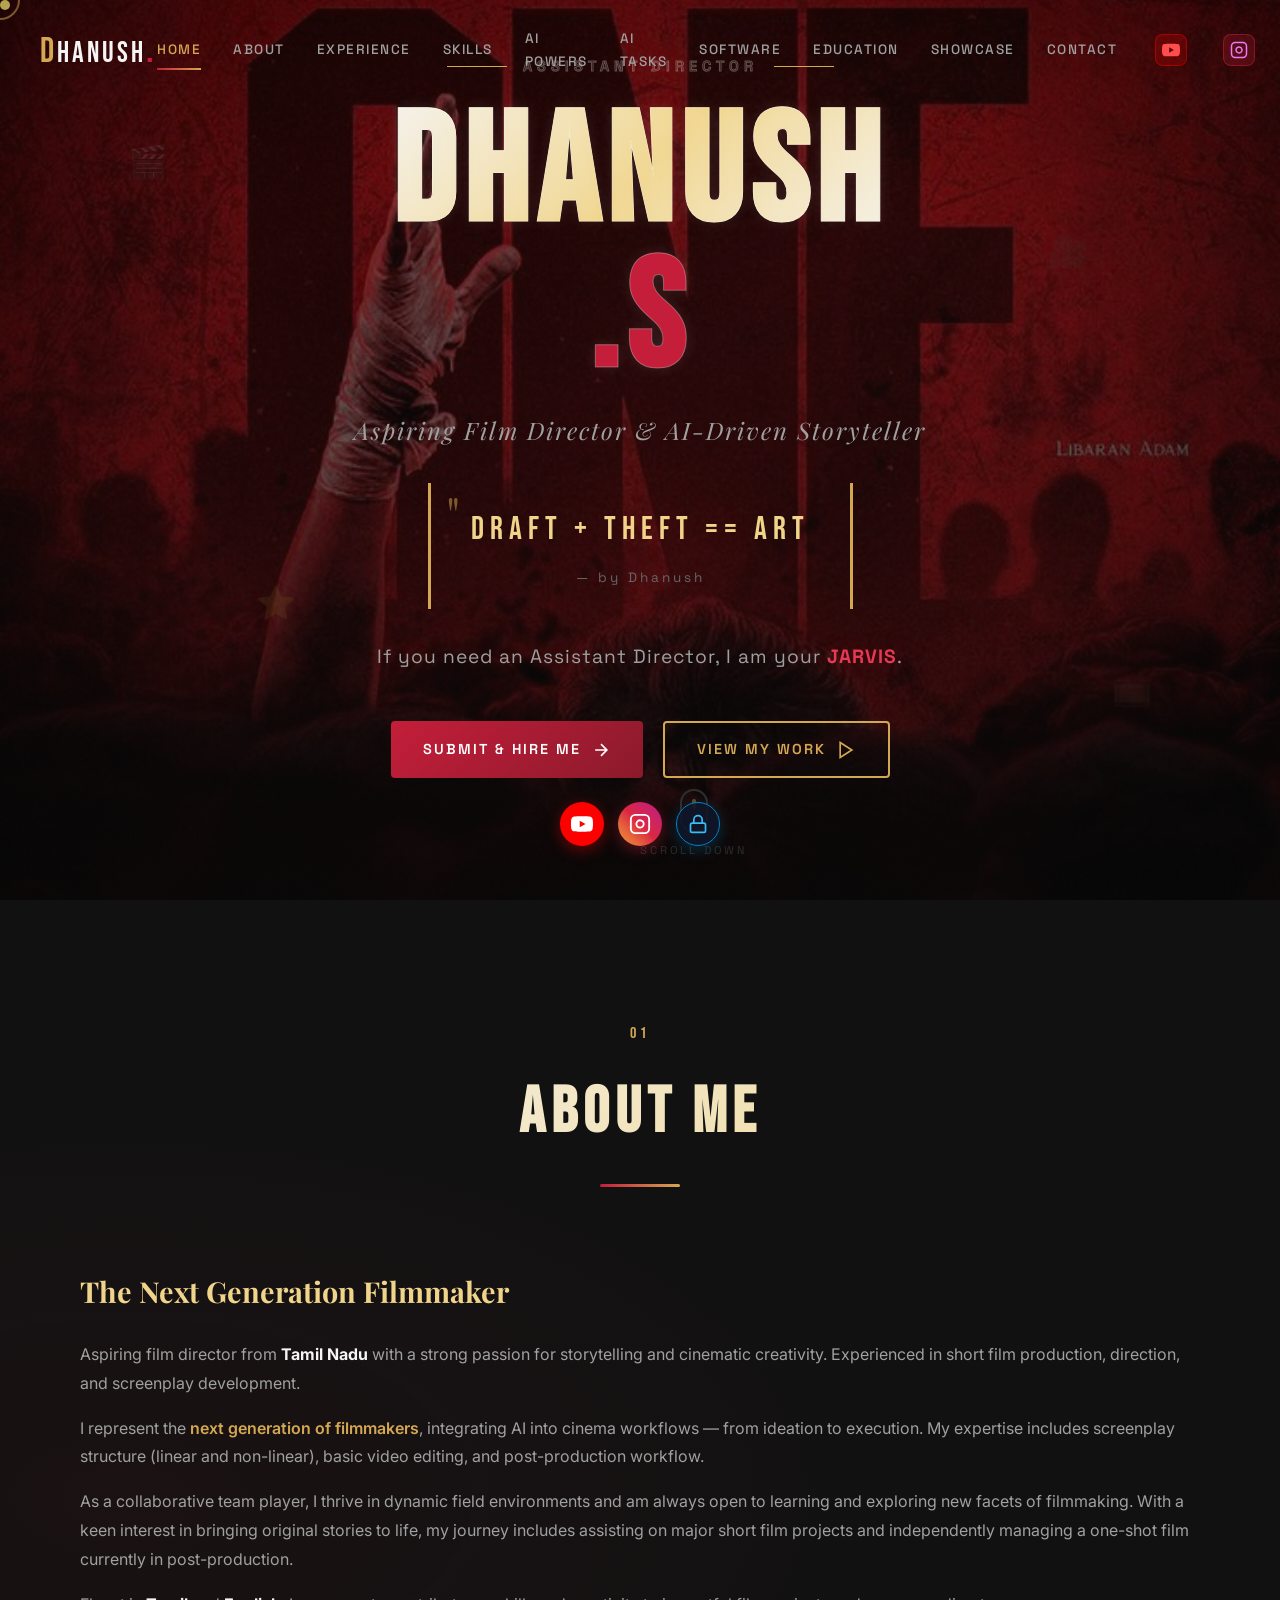
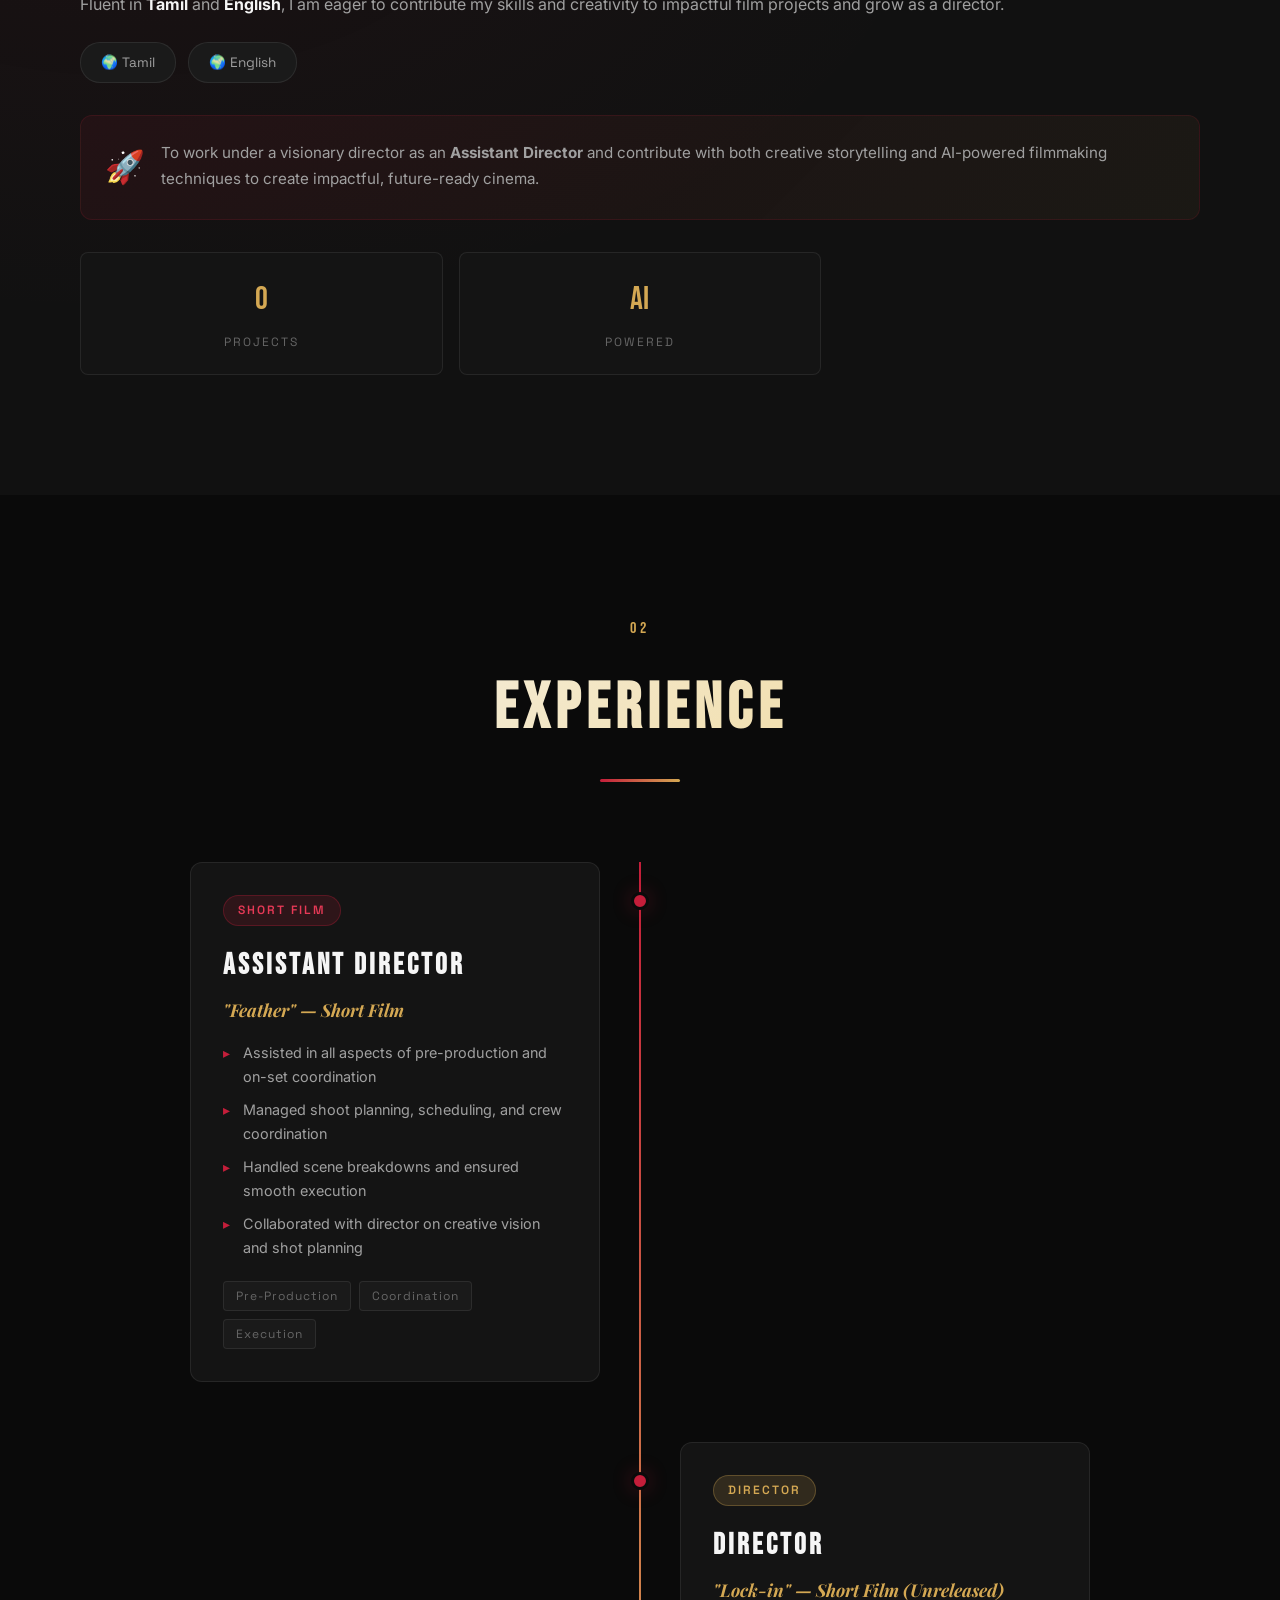
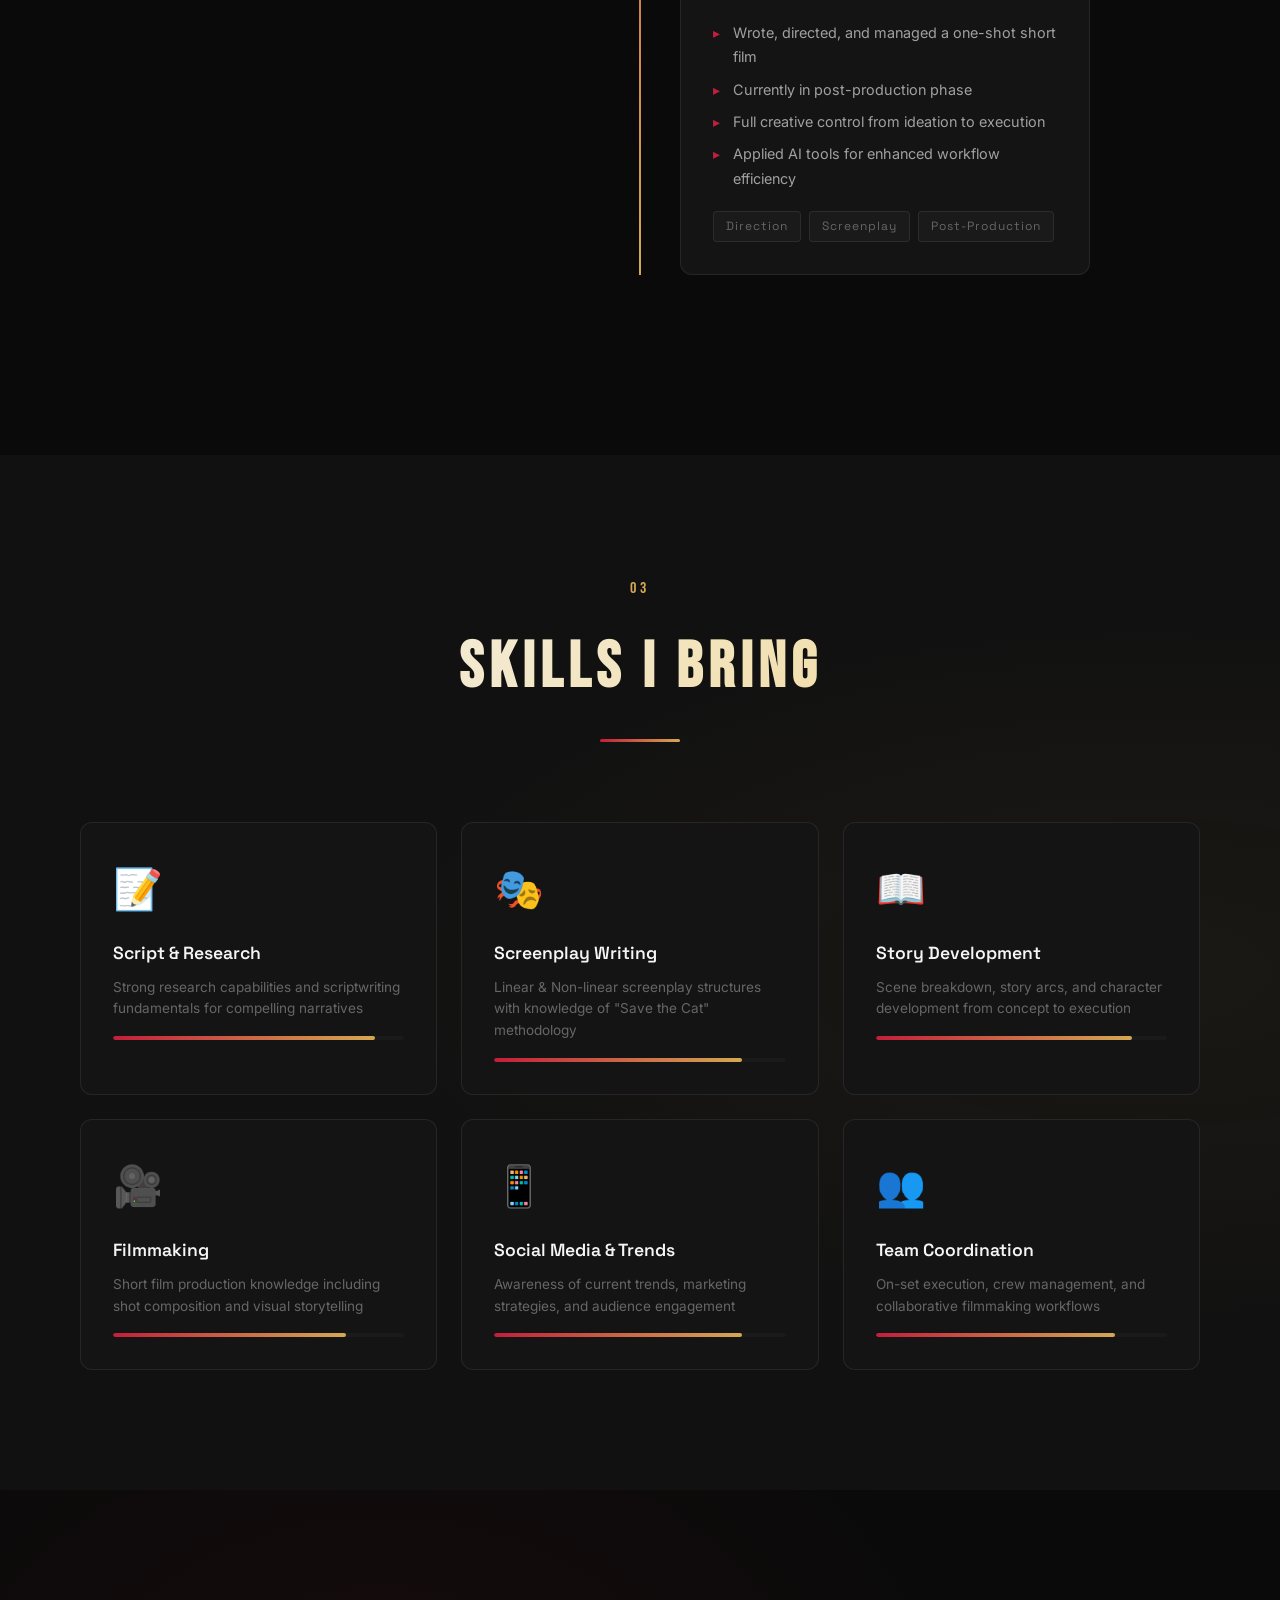
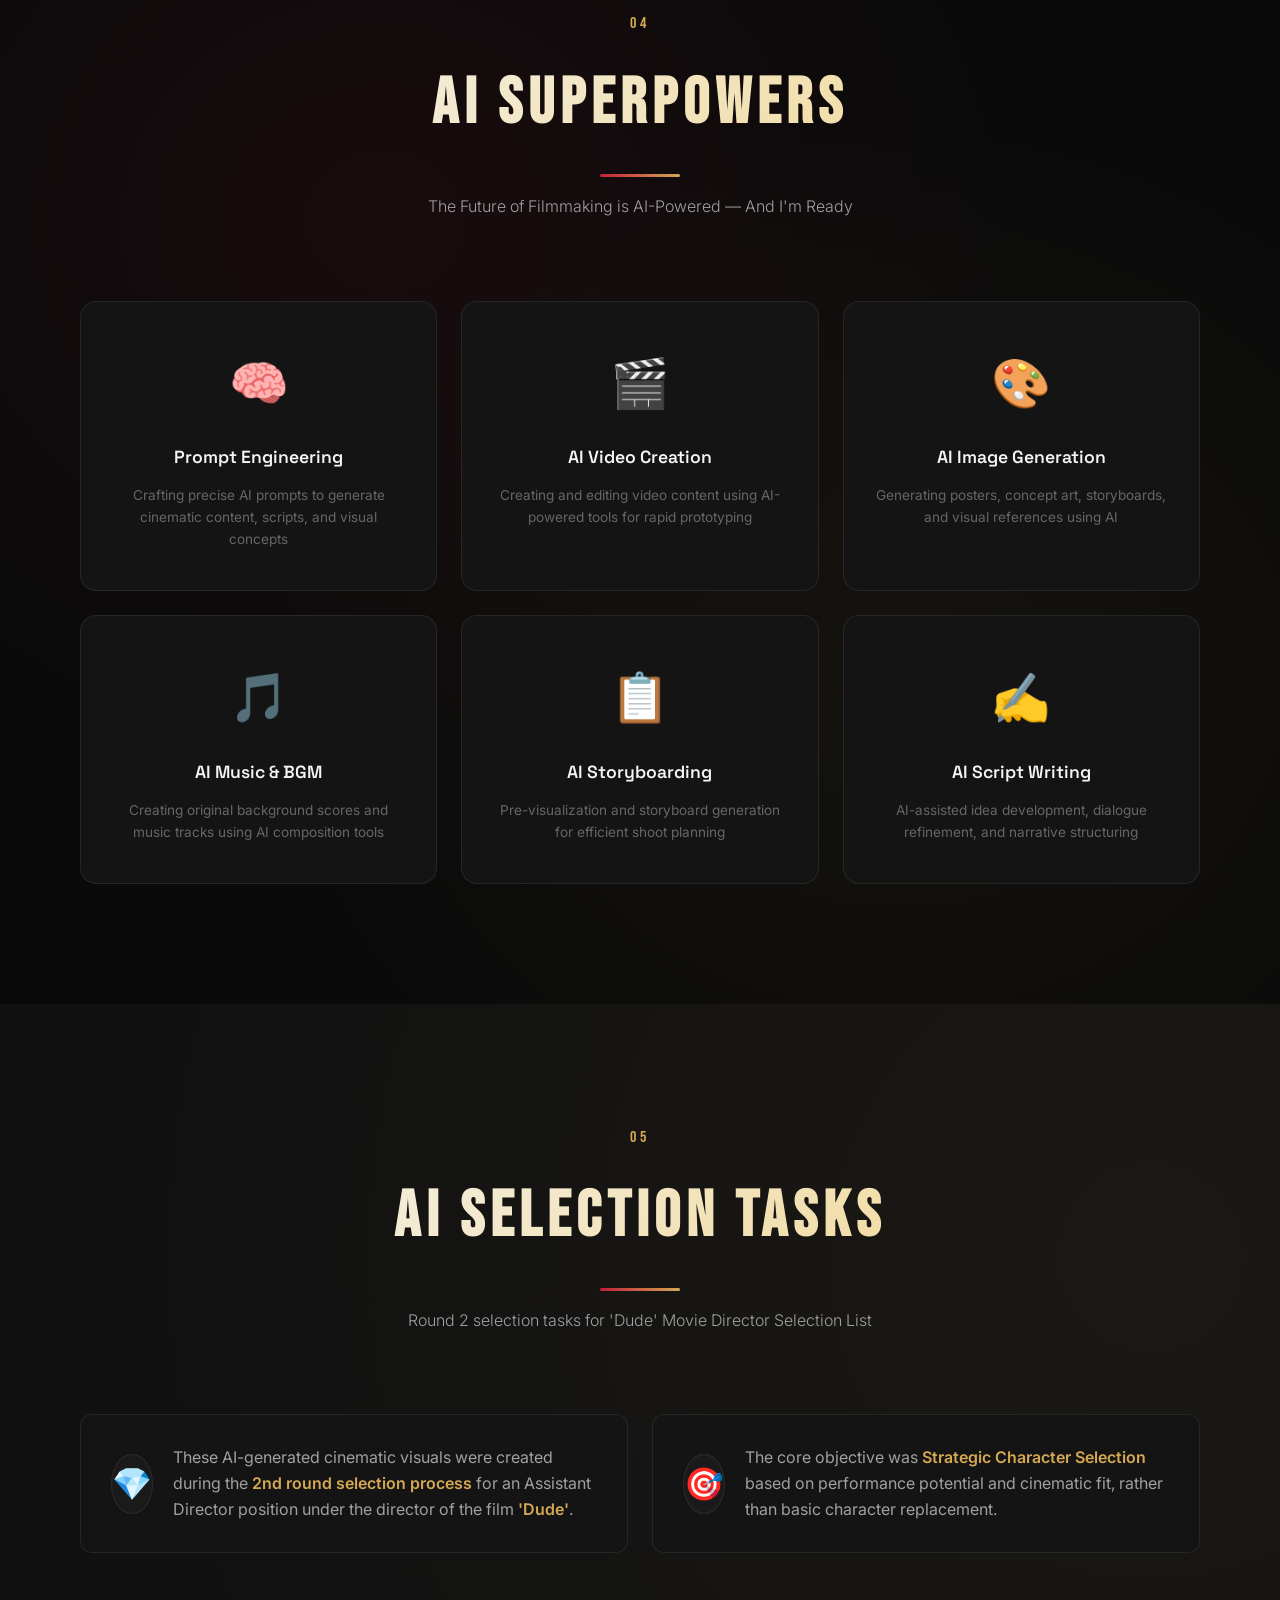
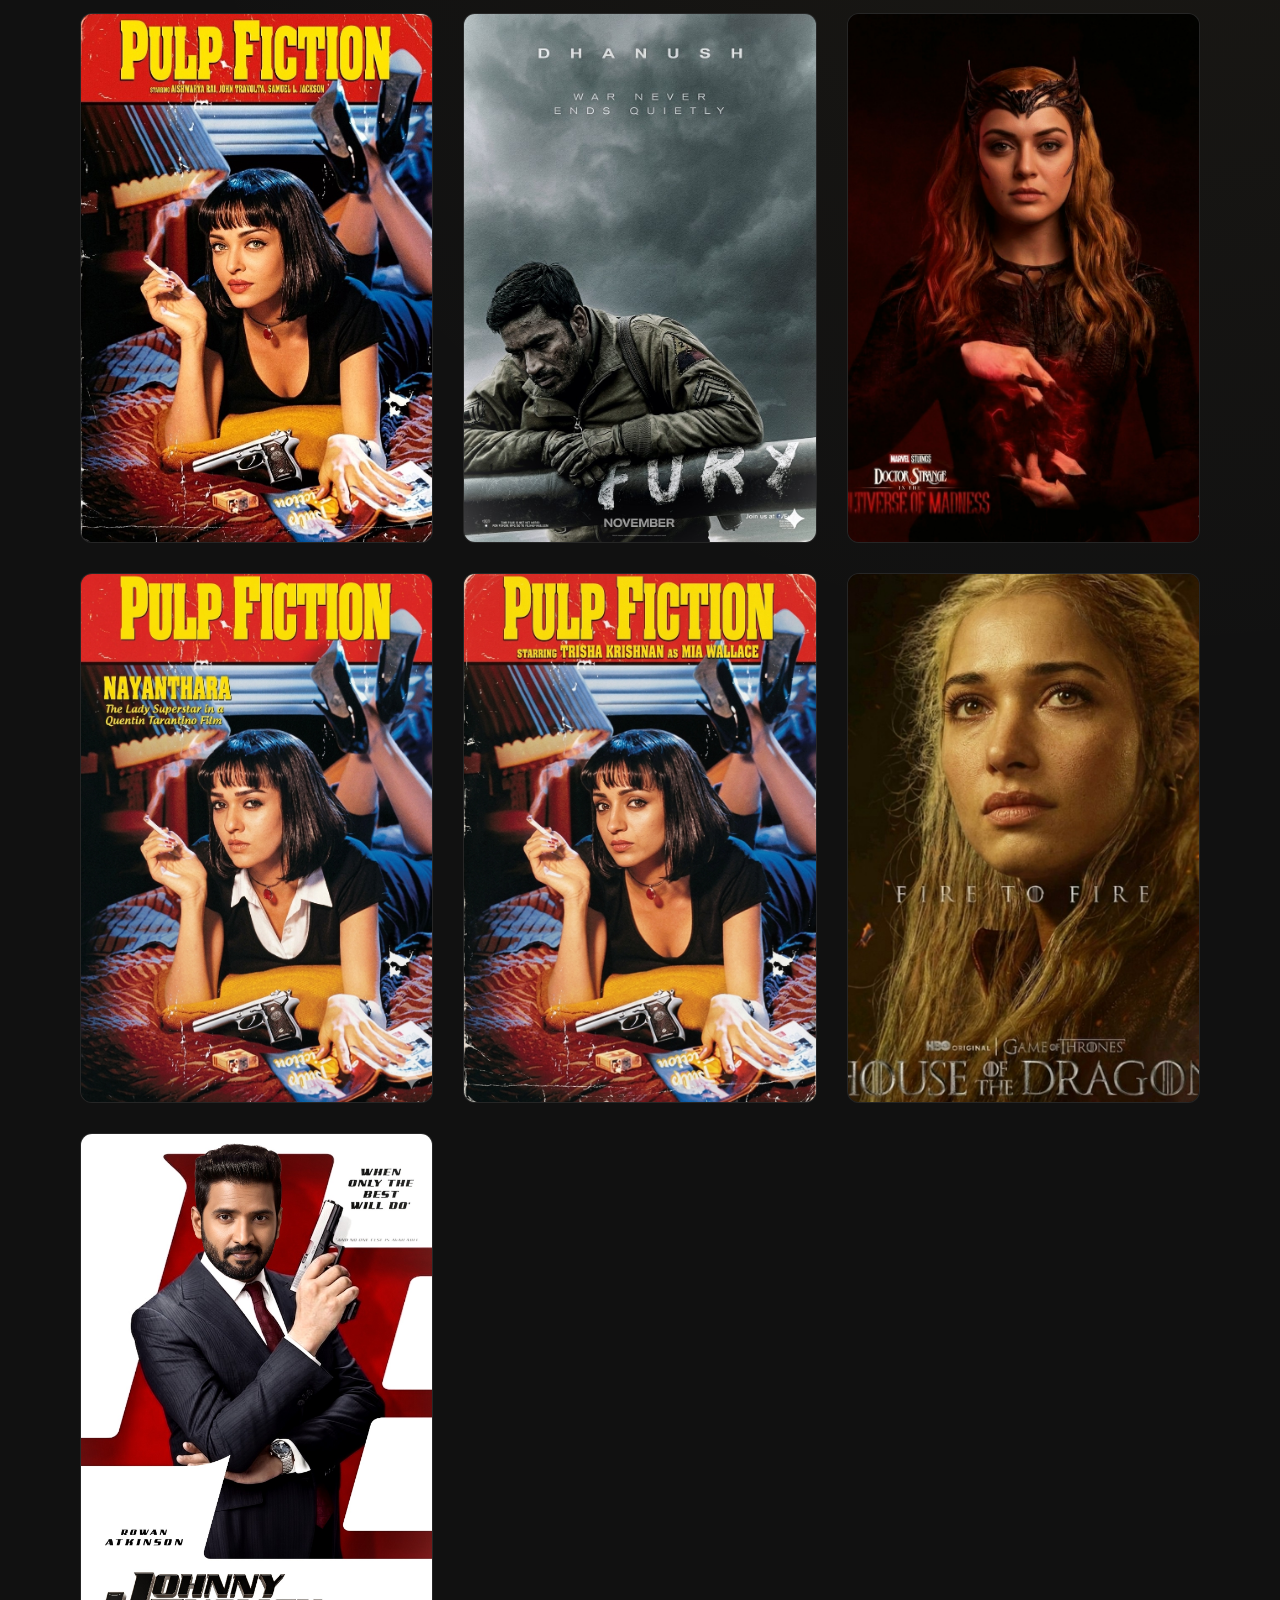
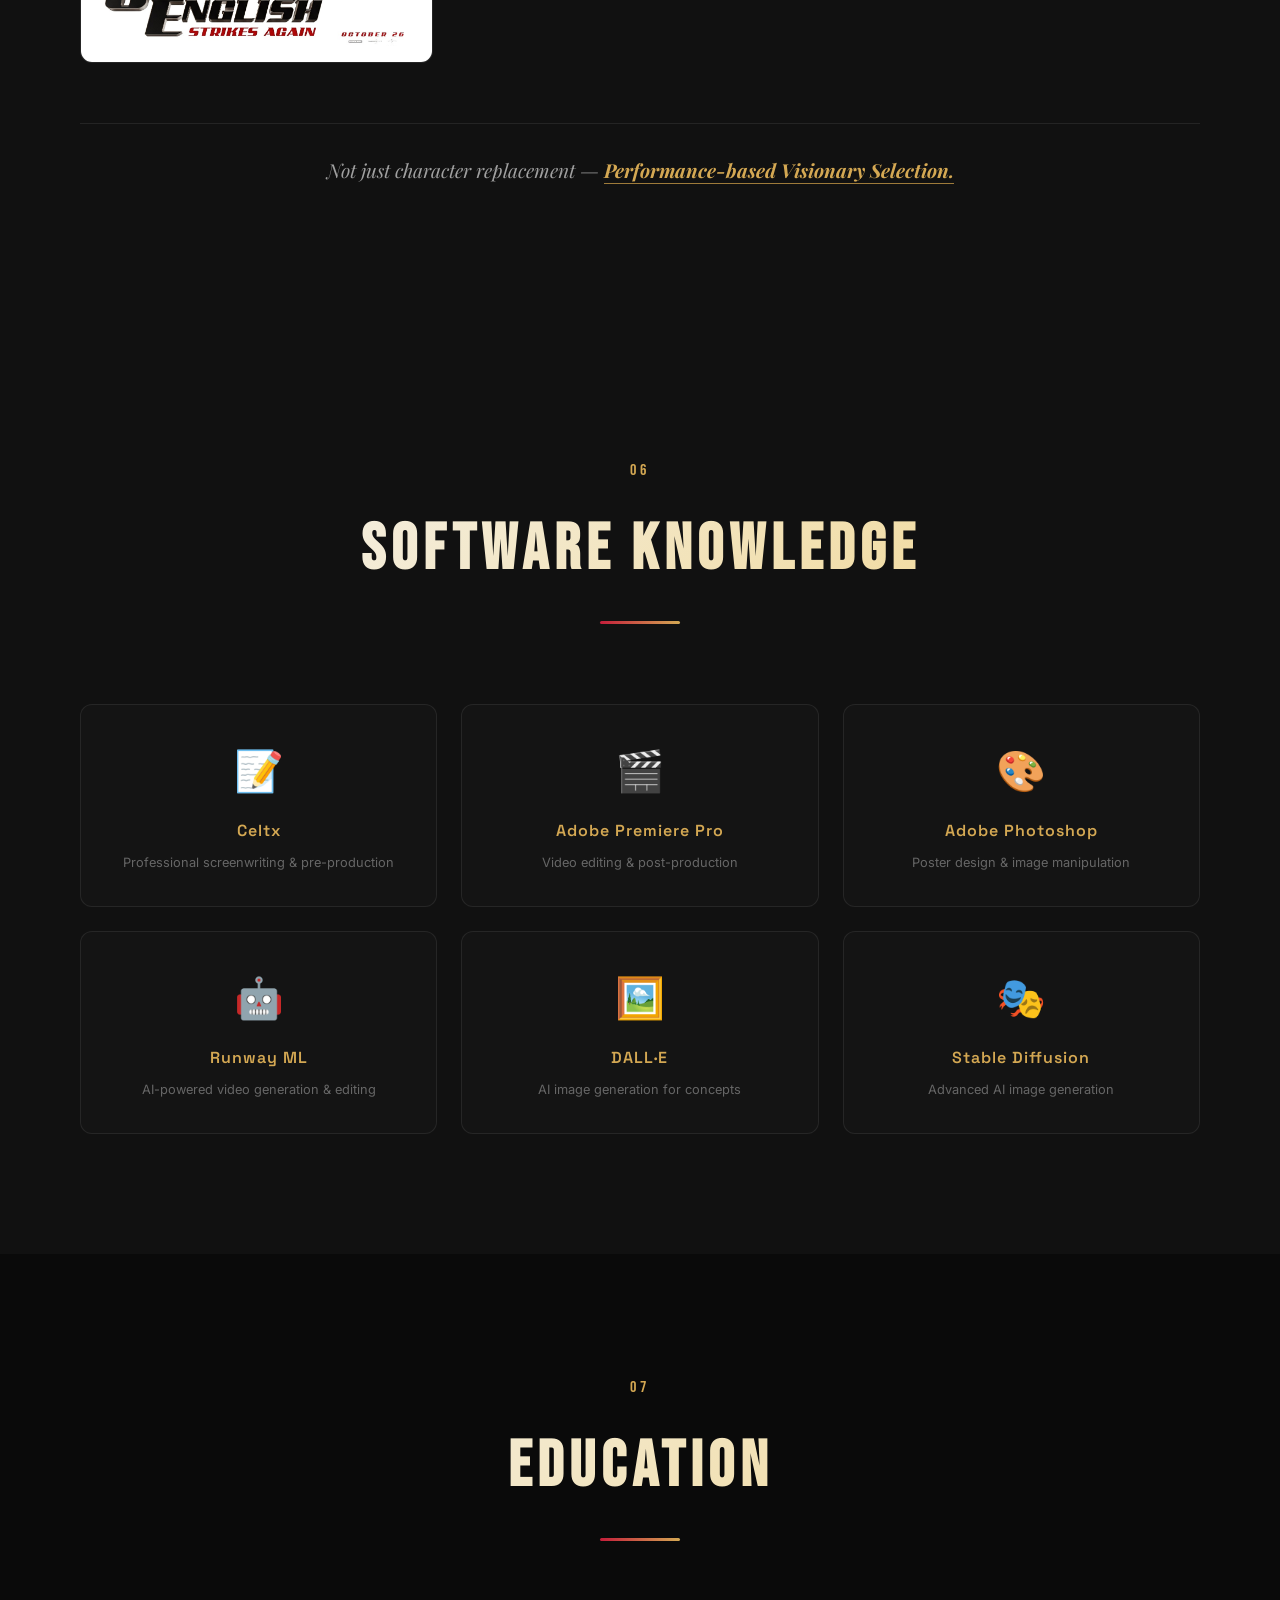
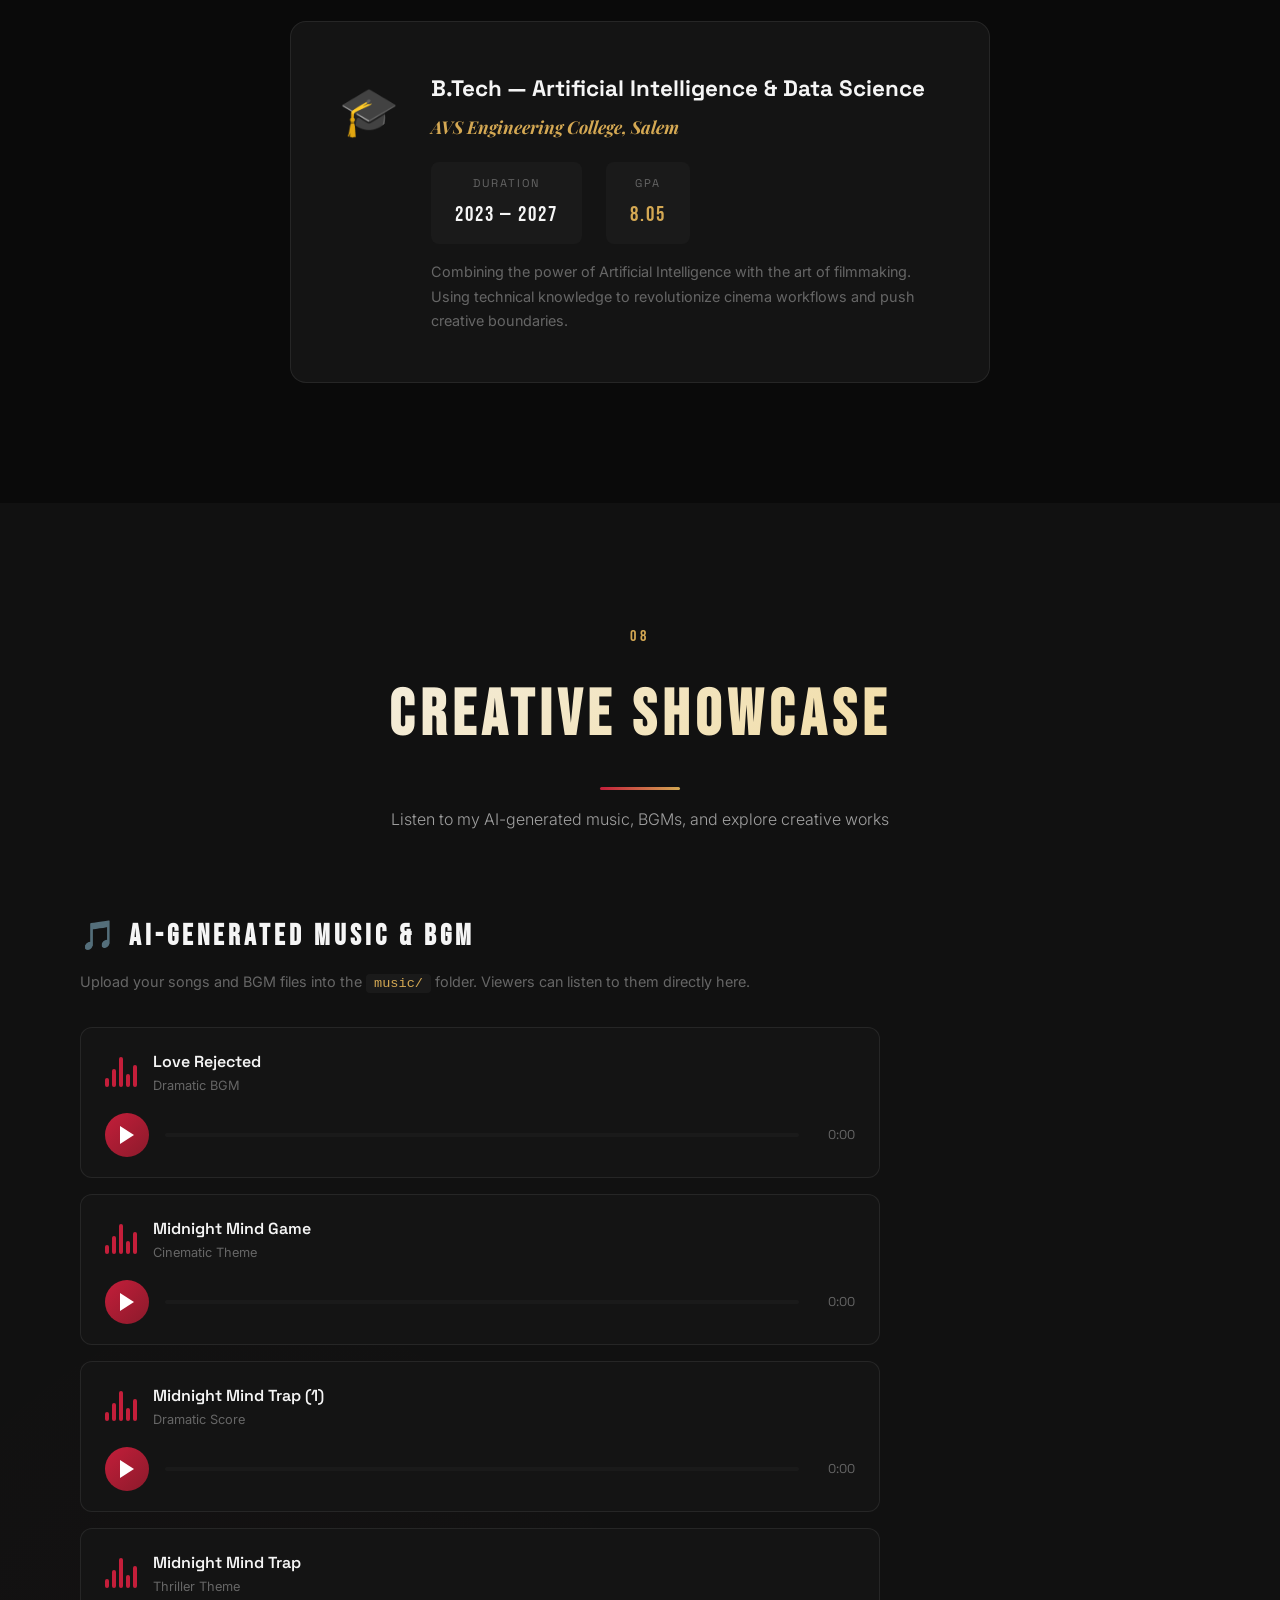
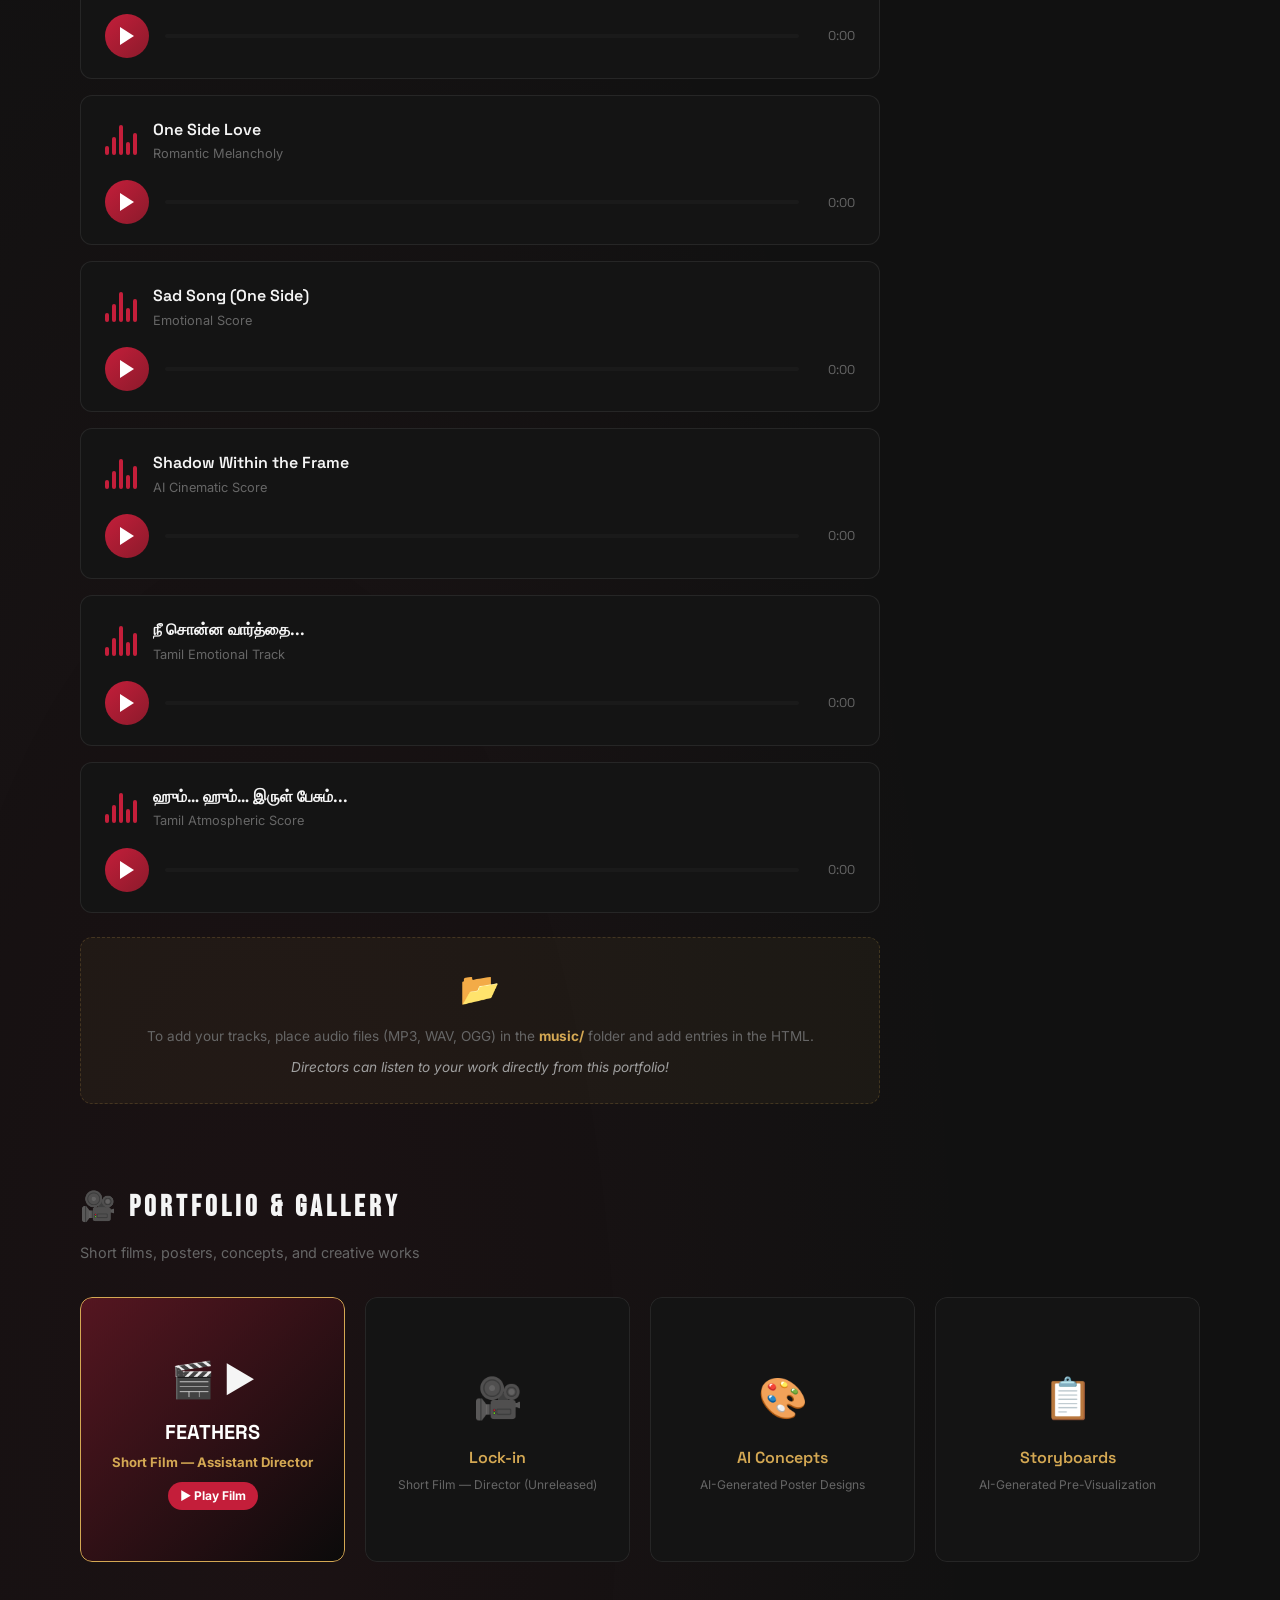
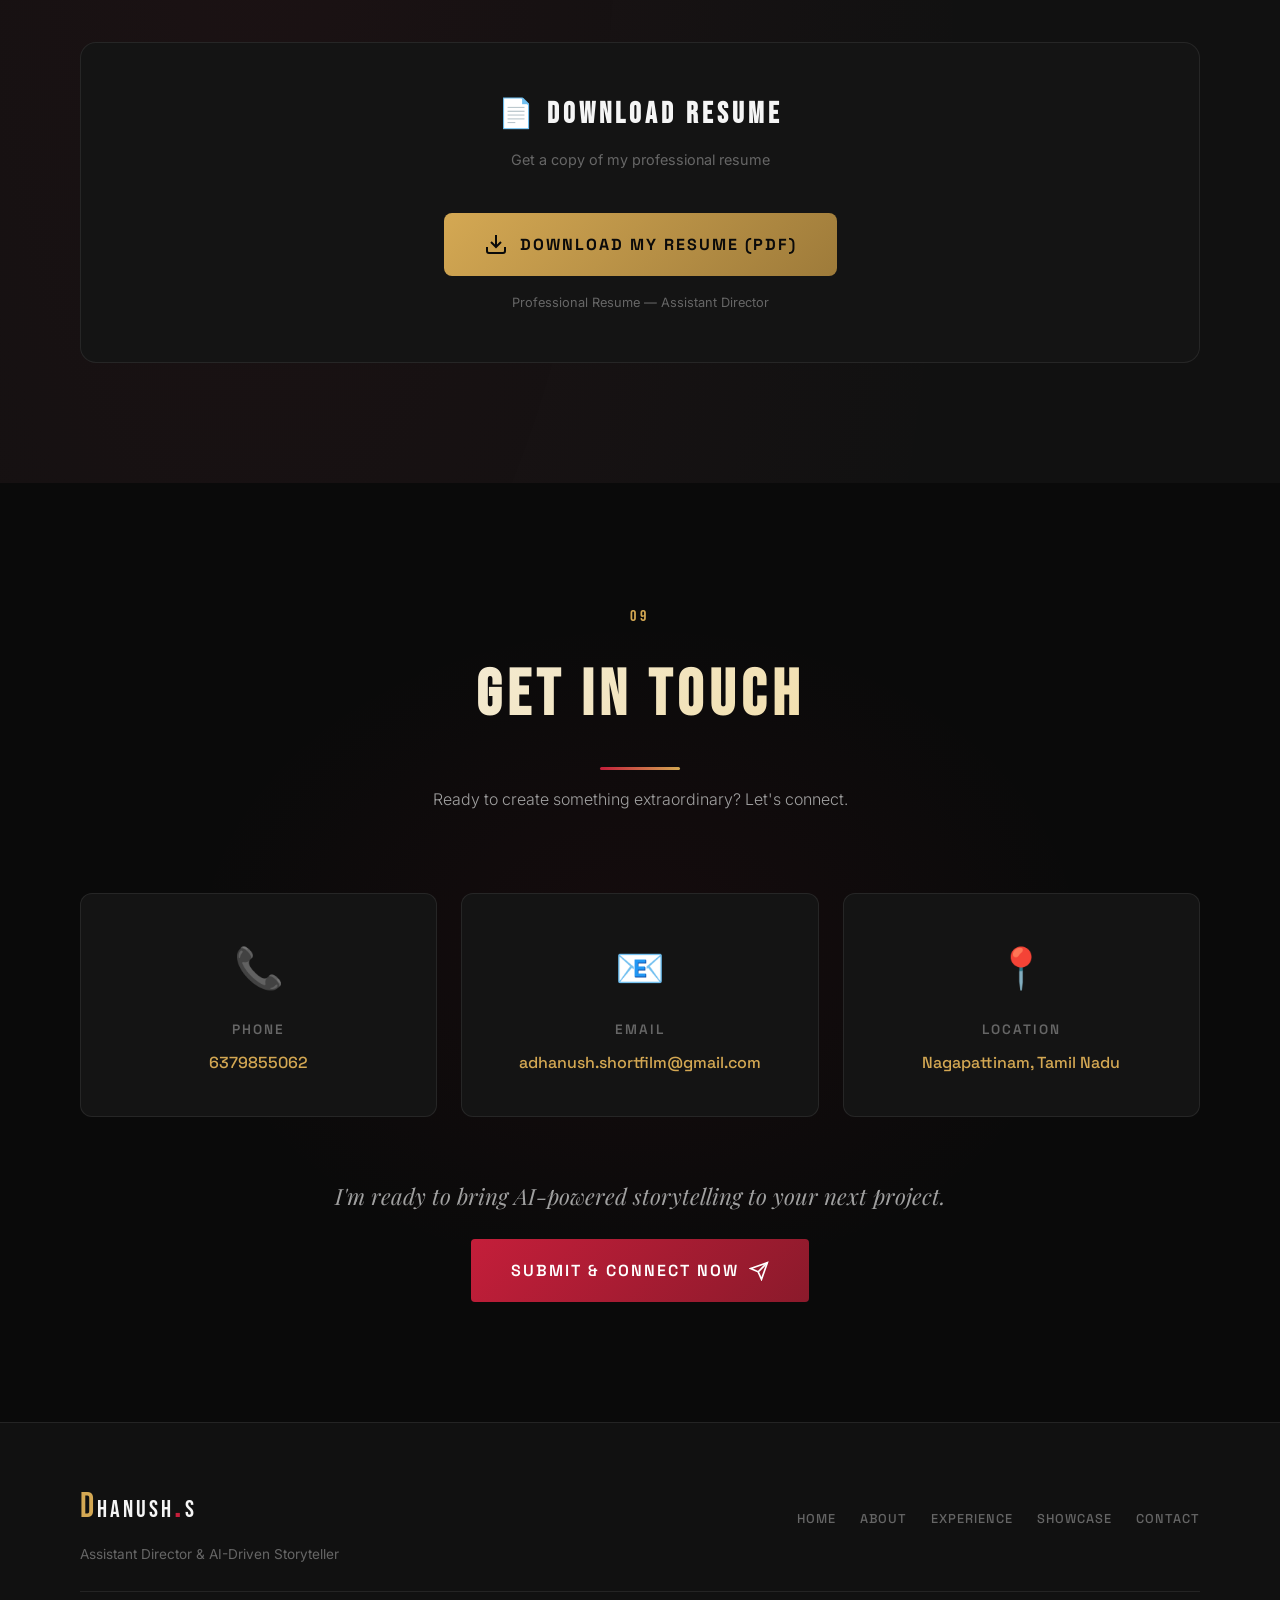
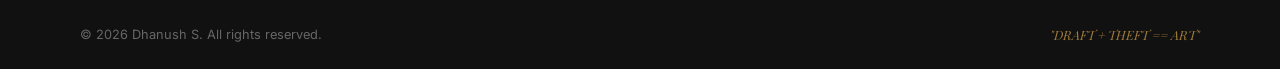
==== commit 5018f2bf: "Enhance background image visibility, convert YouTube/Insta/Admin buttons to symbols only, build nati" ====
--- a/index.html
+++ b/index.html
@@ -48,9 +48,15 @@
                 <a href="#education" class="nav-link">Education</a>
                 <a href="#showcase" class="nav-link">Showcase</a>
                 <a href="#contact" class="nav-link">Contact</a>
-                <a href="https://www.youtube.com/@black__magic-f4c" target="_blank" class="nav-link" style="color:#ff4d4d; font-weight:bold;">▶ YouTube</a>
-                <a href="https://www.instagram.com/blacky_magic?igsh=bjB2c2x6ZmhjenJq" target="_blank" class="nav-link" style="color:#e879f9; font-weight:bold;">📸 Instagram</a>
-                <a href="https://dhanushportfolio.vercel.app/admin/login" target="_blank" class="nav-link" style="color:#38bdf8; font-weight:bold;">🔒 Admin</a>
+                <a href="https://www.youtube.com/@black__magic-f4c" target="_blank" title="Team YouTube Channel" style="padding: 6px; border-radius: 8px; background: rgba(255,0,0,0.2); border: 1px solid rgba(255,0,0,0.4); color: #ff4d4d; display: inline-flex; align-items: center; justify-content: center; margin-left: 6px;">
+                    <svg width="18" height="18" fill="currentColor" viewBox="0 0 24 24"><path d="M23.498 6.186a3.016 3.016 0 0 0-2.122-2.136C19.505 3.545 12 3.545 12 3.545s-7.505 0-9.377.505A3.017 3.017 0 0 0 .502 6.186C0 8.07 0 12 0 12s0 3.93.502 5.814a3.016 3.016 0 0 0 2.122 2.136c1.871.505 9.376.505 9.376.505s7.505 0 9.377-.505a3.015 3.015 0 0 0 2.122-2.136C24 15.93 24 12 24 12s0-3.93-.502-5.814zM9.545 15.568V8.432L15.818 12l-6.273 3.568z"/></svg>
+                </a>
+                <a href="https://www.instagram.com/blacky_magic?igsh=bjB2c2x6ZmhjenJq" target="_blank" title="Team Instagram Page" style="padding: 6px; border-radius: 8px; background: rgba(220,39,67,0.2); border: 1px solid rgba(220,39,67,0.4); color: #e879f9; display: inline-flex; align-items: center; justify-content: center; margin-left: 4px;">
+                    <svg width="18" height="18" fill="none" stroke="currentColor" stroke-width="2" viewBox="0 0 24 24"><rect width="20" height="20" x="2" y="2" rx="5" ry="5"/><path d="M16 11.37A4 4 0 1 1 12.63 8 4 4 0 0 1 16 11.37z"/><line x1="17.5" x2="17.51" y1="6.5" y2="6.5"/></svg>
+                </a>
+                <a href="/admin/login" title="Admin CMS Portal" style="padding: 6px; border-radius: 8px; background: rgba(56,189,248,0.2); border: 1px solid rgba(56,189,248,0.4); color: #38bdf8; display: inline-flex; align-items: center; justify-content: center; margin-left: 4px;">
+                    <svg width="18" height="18" fill="none" stroke="currentColor" stroke-width="2" viewBox="0 0 24 24"><rect x="3" y="11" width="18" height="11" rx="2" ry="2"/><path d="M7 11V7a5 5 0 0 1 10 0v4"/></svg>
+                </a>
             </div>
             <button class="nav-toggle" id="navToggle" aria-label="Toggle menu">
                 <span class="bar"></span>
@@ -108,19 +114,16 @@
                 </a>
             </div>
 
-            <!-- Team Social Buttons -->
-            <div class="team-social-cta" style="display: flex; gap: 12px; justify-content: center; flex-wrap: wrap; margin-top: 20px;">
-                <a href="https://www.youtube.com/@black__magic-f4c" target="_blank" rel="noopener noreferrer" class="btn-team-social" style="background: #ff0000; color: #ffffff; padding: 10px 20px; border-radius: 10px; font-weight: 700; font-size: 0.85rem; display: inline-flex; align-items: center; gap: 8px; box-shadow: 0 4px 15px rgba(255,0,0,0.3); transition: transform 0.2s;">
-                    <svg width="18" height="18" fill="currentColor" viewBox="0 0 24 24"><path d="M23.498 6.186a3.016 3.016 0 0 0-2.122-2.136C19.505 3.545 12 3.545 12 3.545s-7.505 0-9.377.505A3.017 3.017 0 0 0 .502 6.186C0 8.07 0 12 0 12s0 3.93.502 5.814a3.016 3.016 0 0 0 2.122 2.136c1.871.505 9.376.505 9.376.505s7.505 0 9.377-.505a3.015 3.015 0 0 0 2.122-2.136C24 15.93 24 12 24 12s0-3.93-.502-5.814zM9.545 15.568V8.432L15.818 12l-6.273 3.568z"/></svg>
-                    <span>Team YouTube Channel</span>
-                </a>
-                <a href="https://www.instagram.com/blacky_magic?igsh=bjB2c2x6ZmhjenJq" target="_blank" rel="noopener noreferrer" class="btn-team-social" style="background: linear-gradient(45deg, #f09433, #e6683c, #dc2743, #cc2366, #bc1888); color: #ffffff; padding: 10px 20px; border-radius: 10px; font-weight: 700; font-size: 0.85rem; display: inline-flex; align-items: center; gap: 8px; box-shadow: 0 4px 15px rgba(220,39,67,0.3); transition: transform 0.2s;">
-                    <svg width="18" height="18" fill="none" stroke="currentColor" stroke-width="2" viewBox="0 0 24 24"><rect width="20" height="20" x="2" y="2" rx="5" ry="5"/><path d="M16 11.37A4 4 0 1 1 12.63 8 4 4 0 0 1 16 11.37z"/><line x1="17.5" x2="17.51" y1="6.5" y2="6.5"/></svg>
-                    <span>Team Instagram Page</span>
-                </a>
-                <a href="https://dhanushportfolio.vercel.app/admin/login" target="_blank" class="btn-team-social" style="background: #111827; color: #38bdf8; border: 1px solid #0284c7; padding: 10px 20px; border-radius: 10px; font-weight: 700; font-size: 0.85rem; display: inline-flex; align-items: center; gap: 8px; transition: transform 0.2s;">
-                    <svg width="18" height="18" fill="none" stroke="currentColor" stroke-width="2" viewBox="0 0 24 24"><rect x="3" y="11" width="18" height="11" rx="2" ry="2"/><path d="M7 11V7a5 5 0 0 1 10 0v4"/></svg>
-                    <span>Admin CMS Studio</span>
+            <!-- Team Social & Admin Lock Icon Symbols (Symbols Only) -->
+            <div class="team-social-cta" style="display: flex; gap: 14px; justify-content: center; align-items: center; margin-top: 24px;">
+                <a href="https://www.youtube.com/@black__magic-f4c" target="_blank" rel="noopener noreferrer" title="Team YouTube Channel" style="width: 44px; height: 44px; border-radius: 50%; background: #ff0000; color: #ffffff; display: flex; align-items: center; justify-content: center; box-shadow: 0 4px 15px rgba(255,0,0,0.4); transition: transform 0.2s;">
+                    <svg width="22" height="22" fill="currentColor" viewBox="0 0 24 24"><path d="M23.498 6.186a3.016 3.016 0 0 0-2.122-2.136C19.505 3.545 12 3.545 12 3.545s-7.505 0-9.377.505A3.017 3.017 0 0 0 .502 6.186C0 8.07 0 12 0 12s0 3.93.502 5.814a3.016 3.016 0 0 0 2.122 2.136c1.871.505 9.376.505 9.376.505s7.505 0 9.377-.505a3.015 3.015 0 0 0 2.122-2.136C24 15.93 24 12 24 12s0-3.93-.502-5.814zM9.545 15.568V8.432L15.818 12l-6.273 3.568z"/></svg>
+                </a>
+                <a href="https://www.instagram.com/blacky_magic?igsh=bjB2c2x6ZmhjenJq" target="_blank" rel="noopener noreferrer" title="Team Instagram Page" style="width: 44px; height: 44px; border-radius: 50%; background: linear-gradient(45deg, #f09433, #e6683c, #dc2743, #cc2366, #bc1888); color: #ffffff; display: flex; align-items: center; justify-content: center; box-shadow: 0 4px 15px rgba(220,39,67,0.4); transition: transform 0.2s;">
+                    <svg width="22" height="22" fill="none" stroke="currentColor" stroke-width="2" viewBox="0 0 24 24"><rect width="20" height="20" x="2" y="2" rx="5" ry="5"/><path d="M16 11.37A4 4 0 1 1 12.63 8 4 4 0 0 1 16 11.37z"/><line x1="17.5" x2="17.51" y1="6.5" y2="6.5"/></svg>
+                </a>
+                <a href="/admin/login" title="Admin CMS Portal" style="width: 44px; height: 44px; border-radius: 50%; background: rgba(15,23,42,0.9); border: 1px solid #0284c7; color: #38bdf8; display: flex; align-items: center; justify-content: center; box-shadow: 0 4px 15px rgba(2,132,199,0.3); transition: transform 0.2s;">
+                    <svg width="20" height="20" fill="none" stroke="currentColor" stroke-width="2" viewBox="0 0 24 24"><rect x="3" y="11" width="18" height="11" rx="2" ry="2"/><path d="M7 11V7a5 5 0 0 1 10 0v4"/></svg>
                 </a>
             </div>
         </div>
--- a/style.css
+++ b/style.css
@@ -338,11 +338,11 @@
     opacity: 0;
     transform: scale(1.08);
     transition: opacity 1.5s ease-in-out, transform 6s ease-out;
-    filter: brightness(0.35) contrast(1.1);
+    filter: brightness(0.75) contrast(1.05);
 }
 
 .hero-slideshow .slide.active {
-    opacity: 0.45;
+    opacity: 0.85;
     transform: scale(1);
 }
 
@@ -350,7 +350,7 @@
     position: absolute;
     inset: 0;
     z-index: 1;
-    background: linear-gradient(180deg, rgba(10,10,10,0.5) 0%, rgba(10,10,10,0.85) 100%);
+    background: linear-gradient(180deg, rgba(10,10,10,0.2) 0%, rgba(10,10,10,0.65) 100%);
 }
 
 .hero-grain {
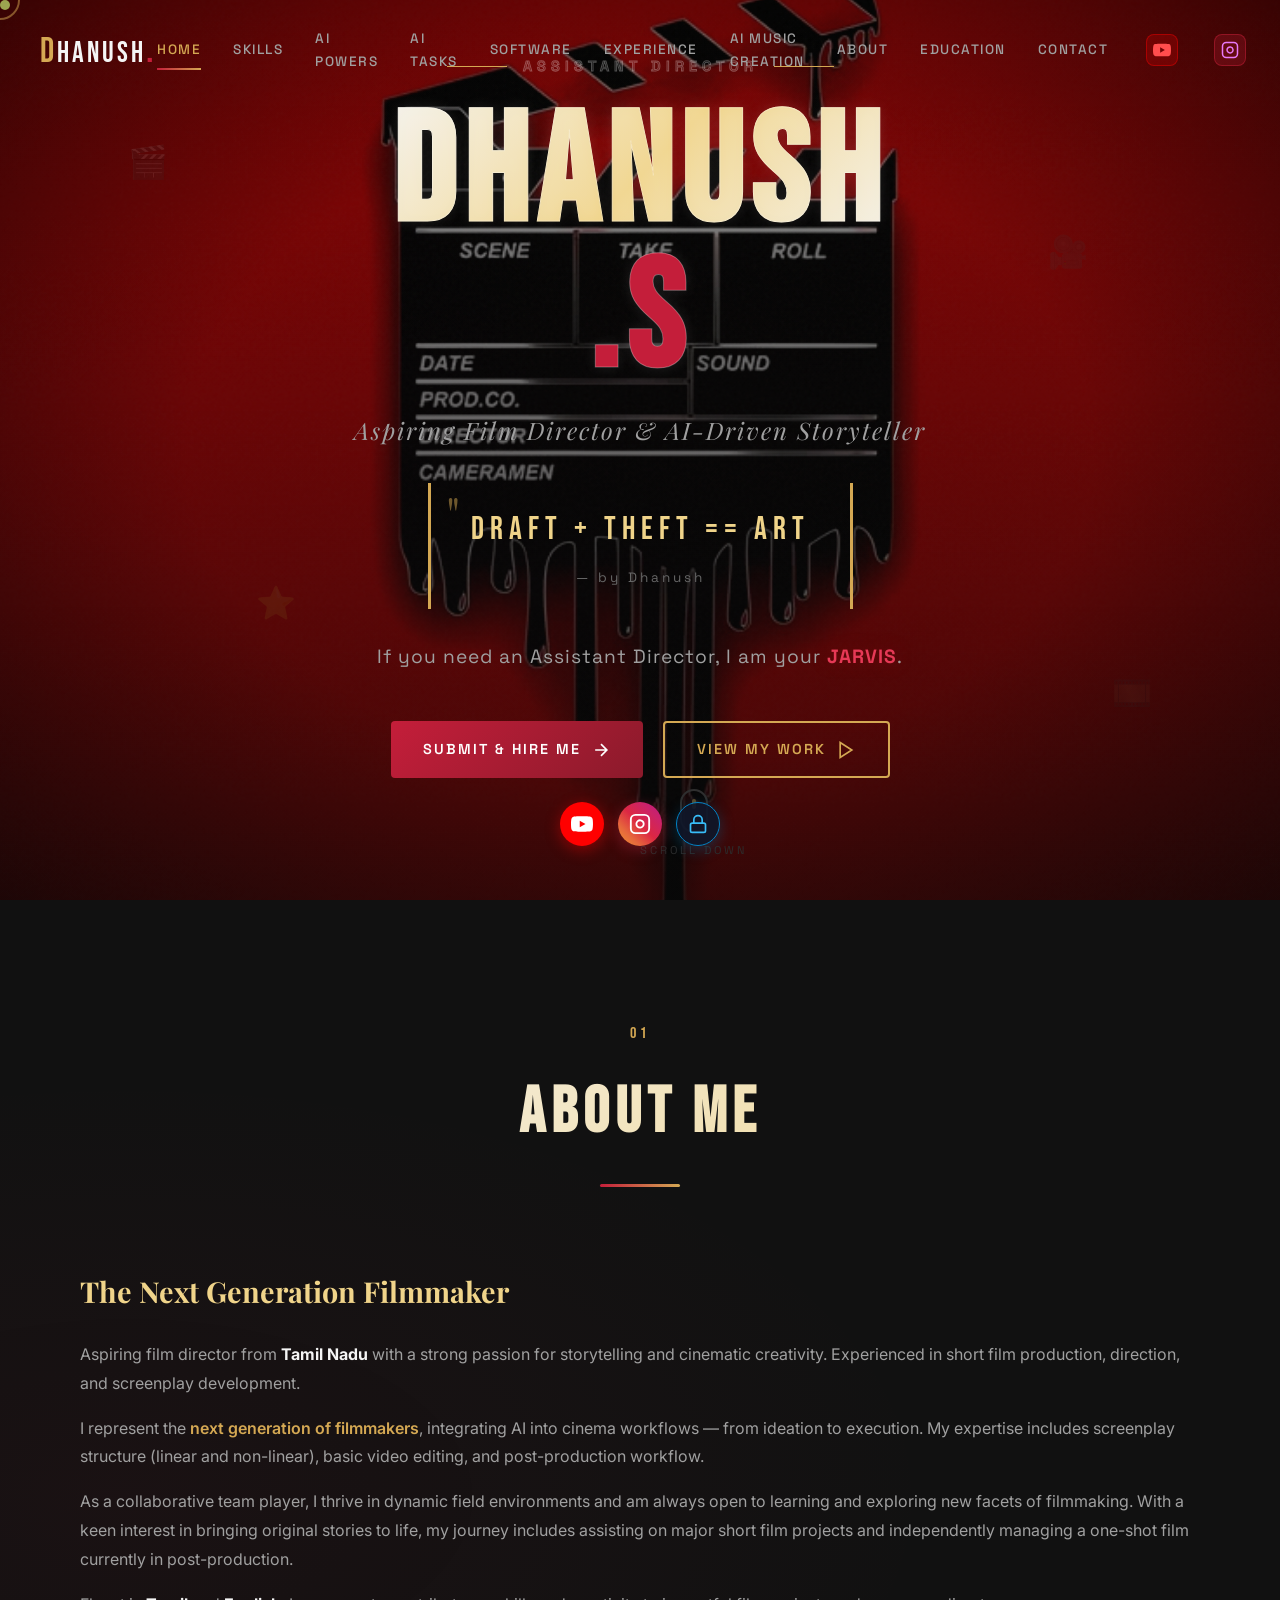
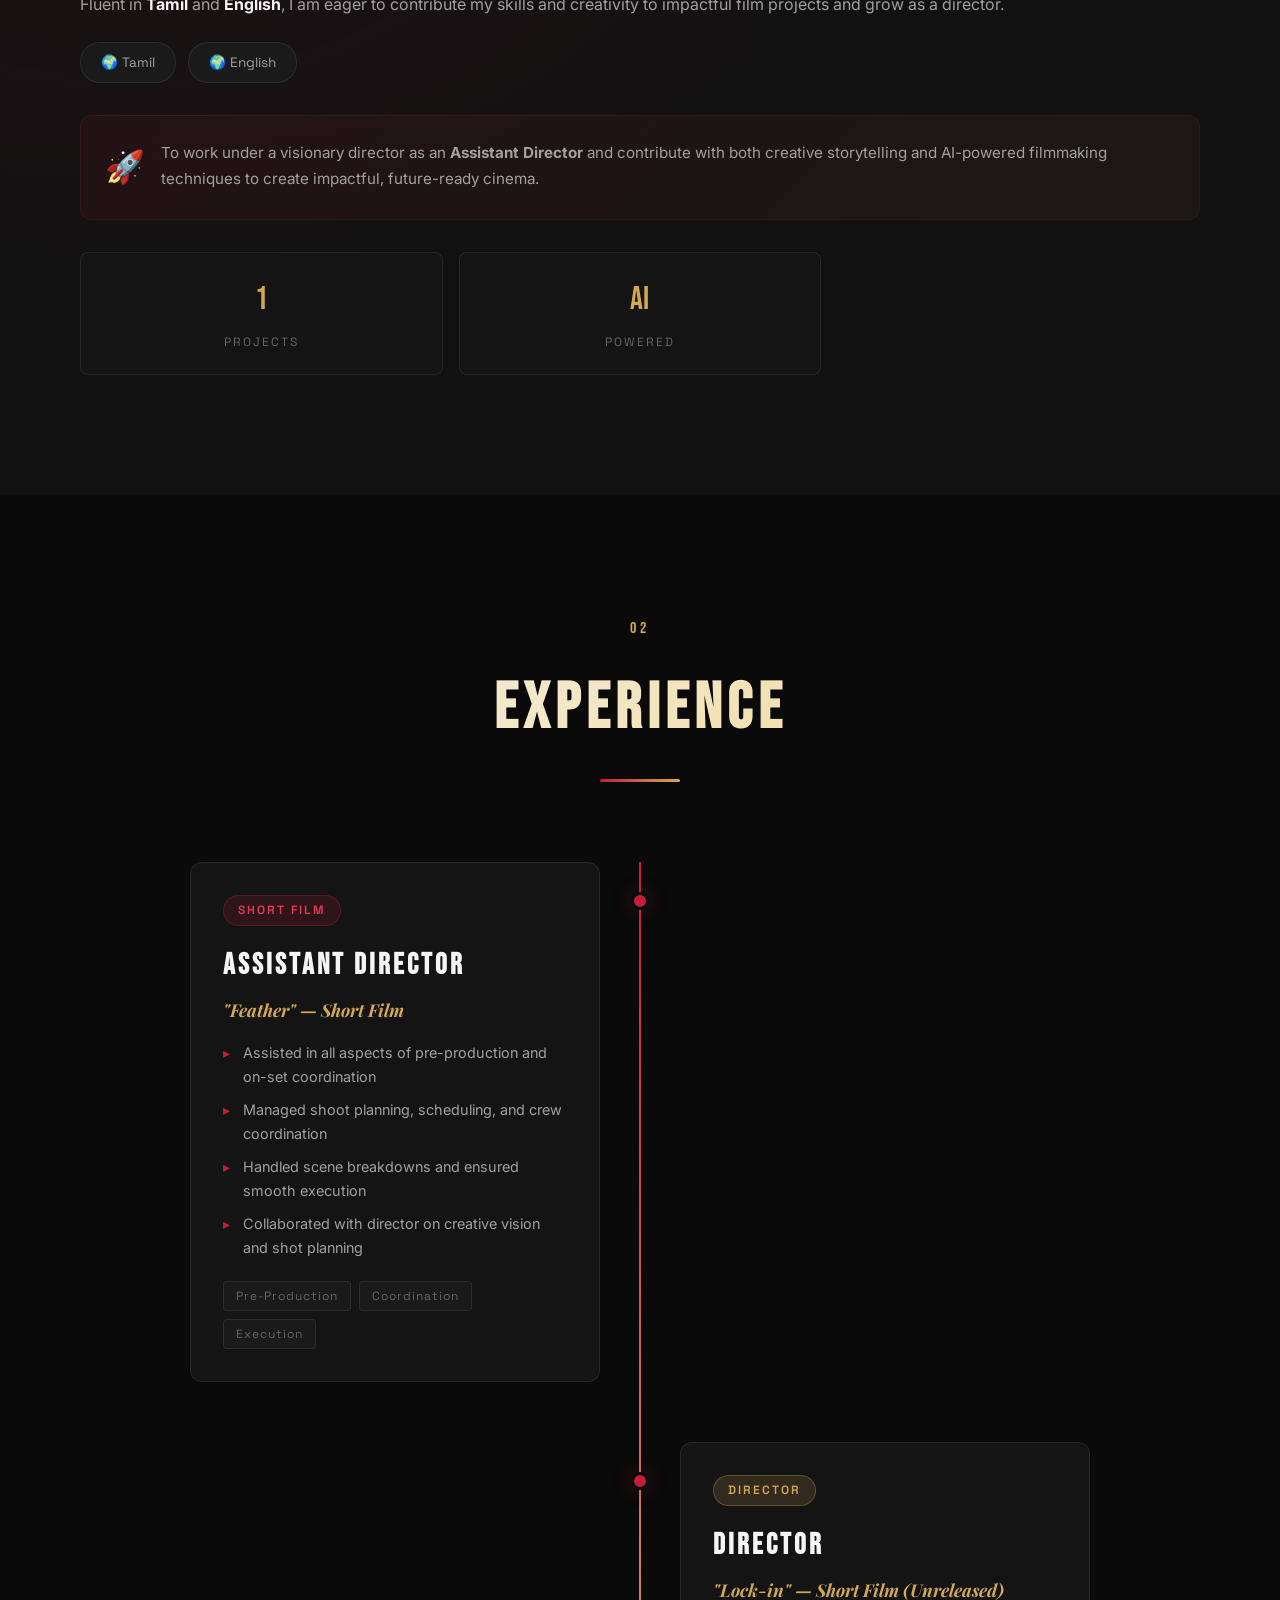
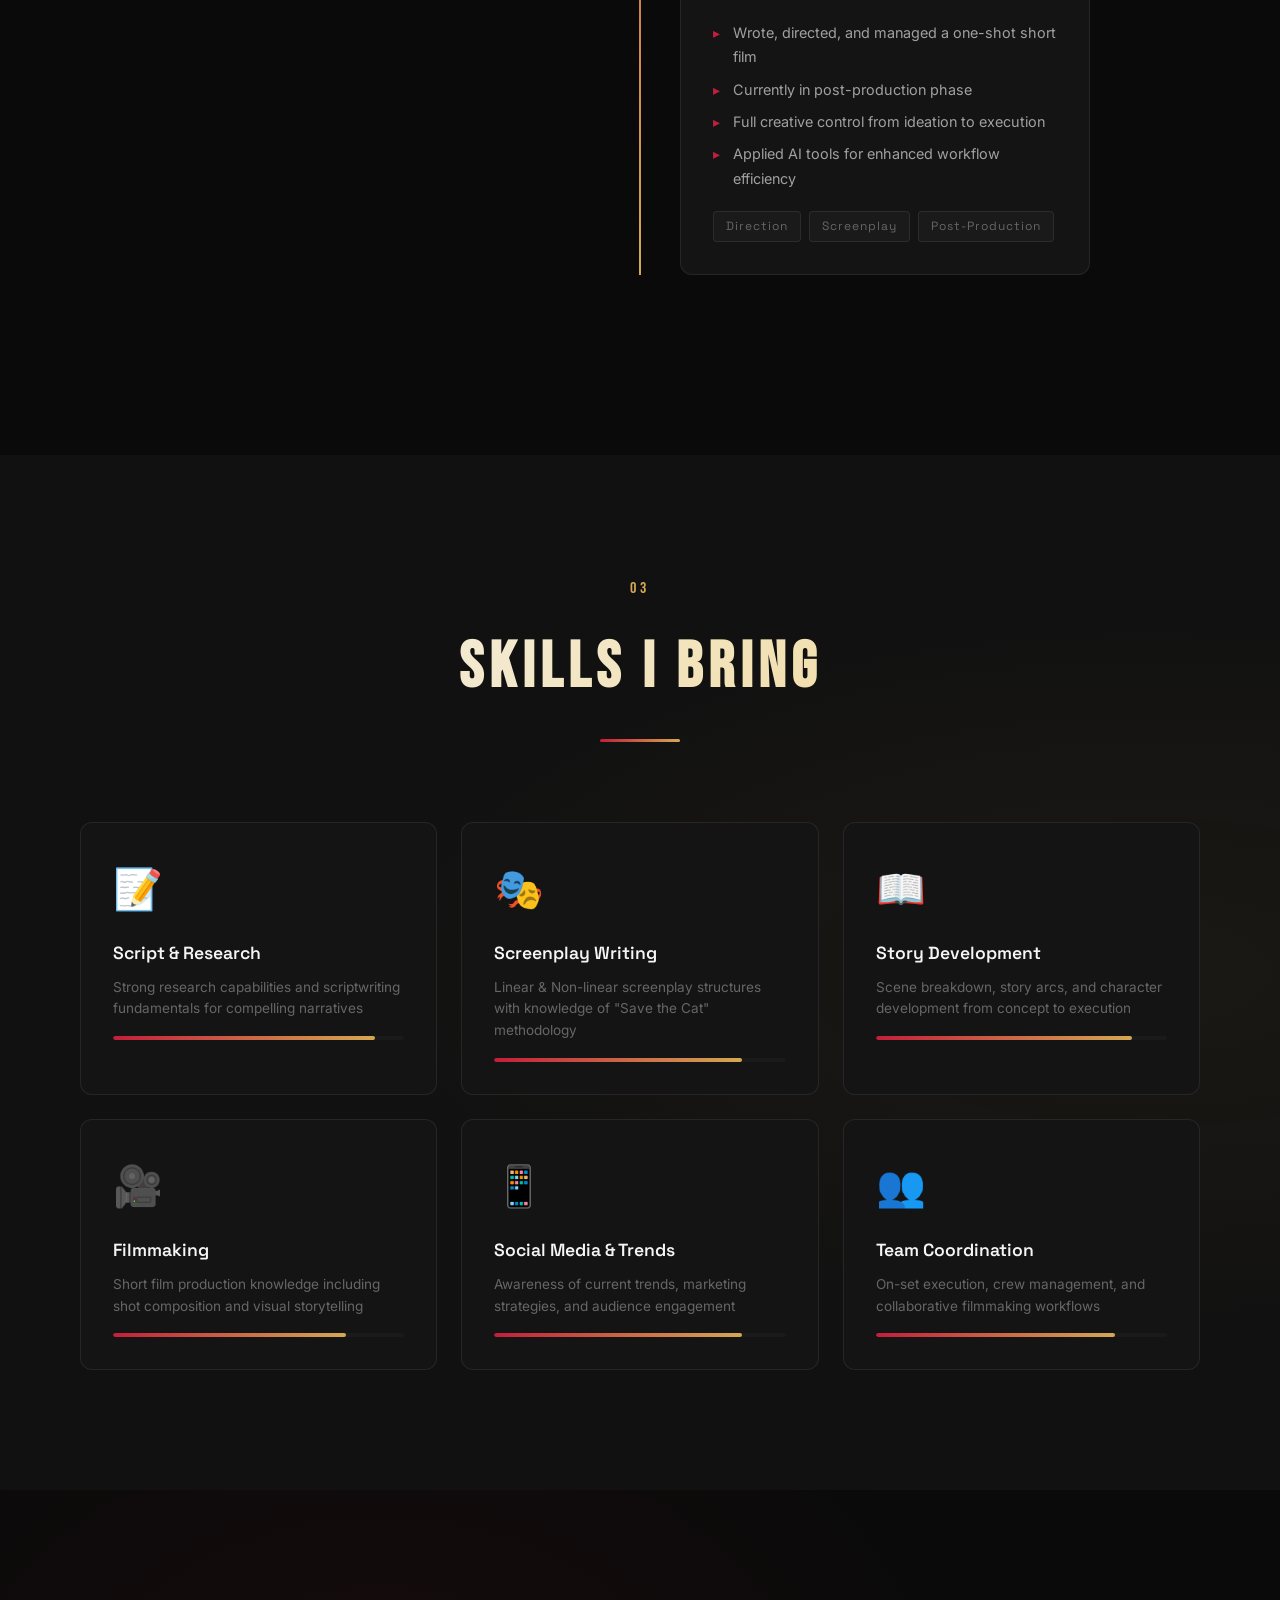
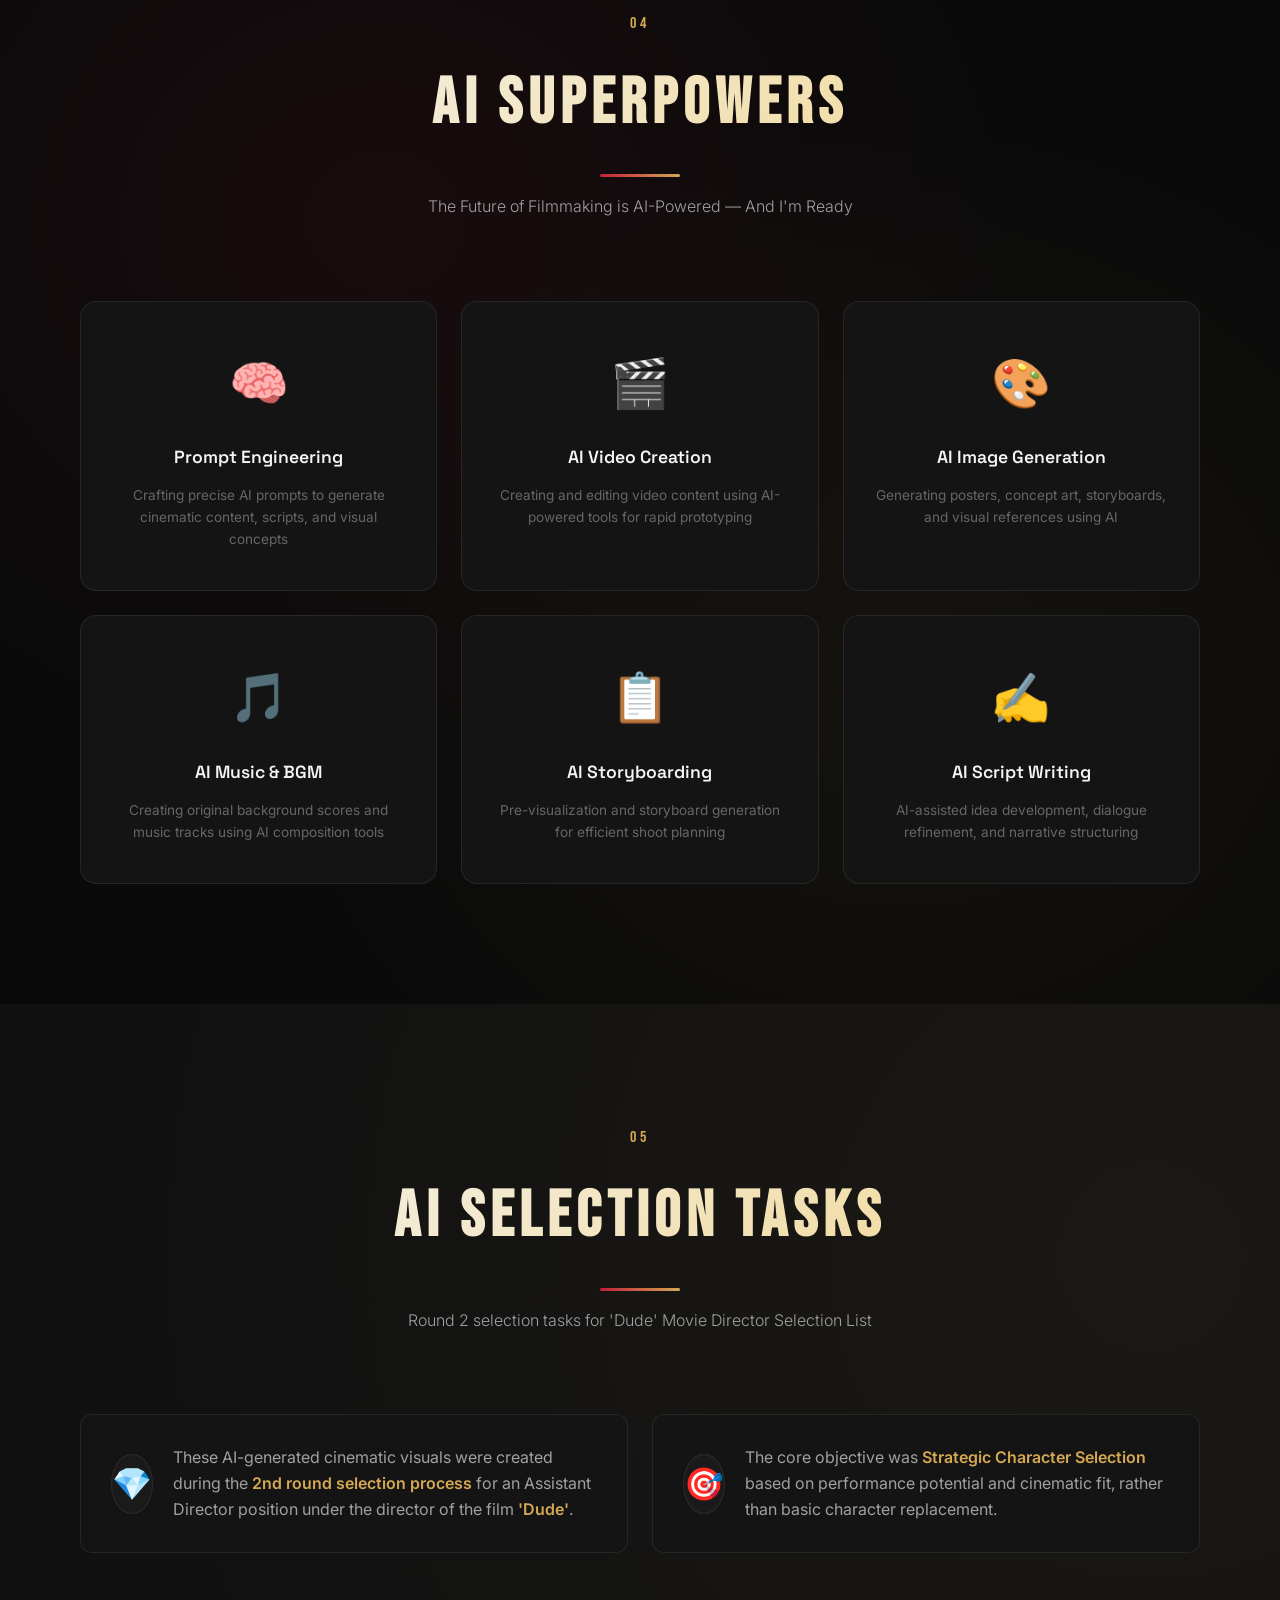
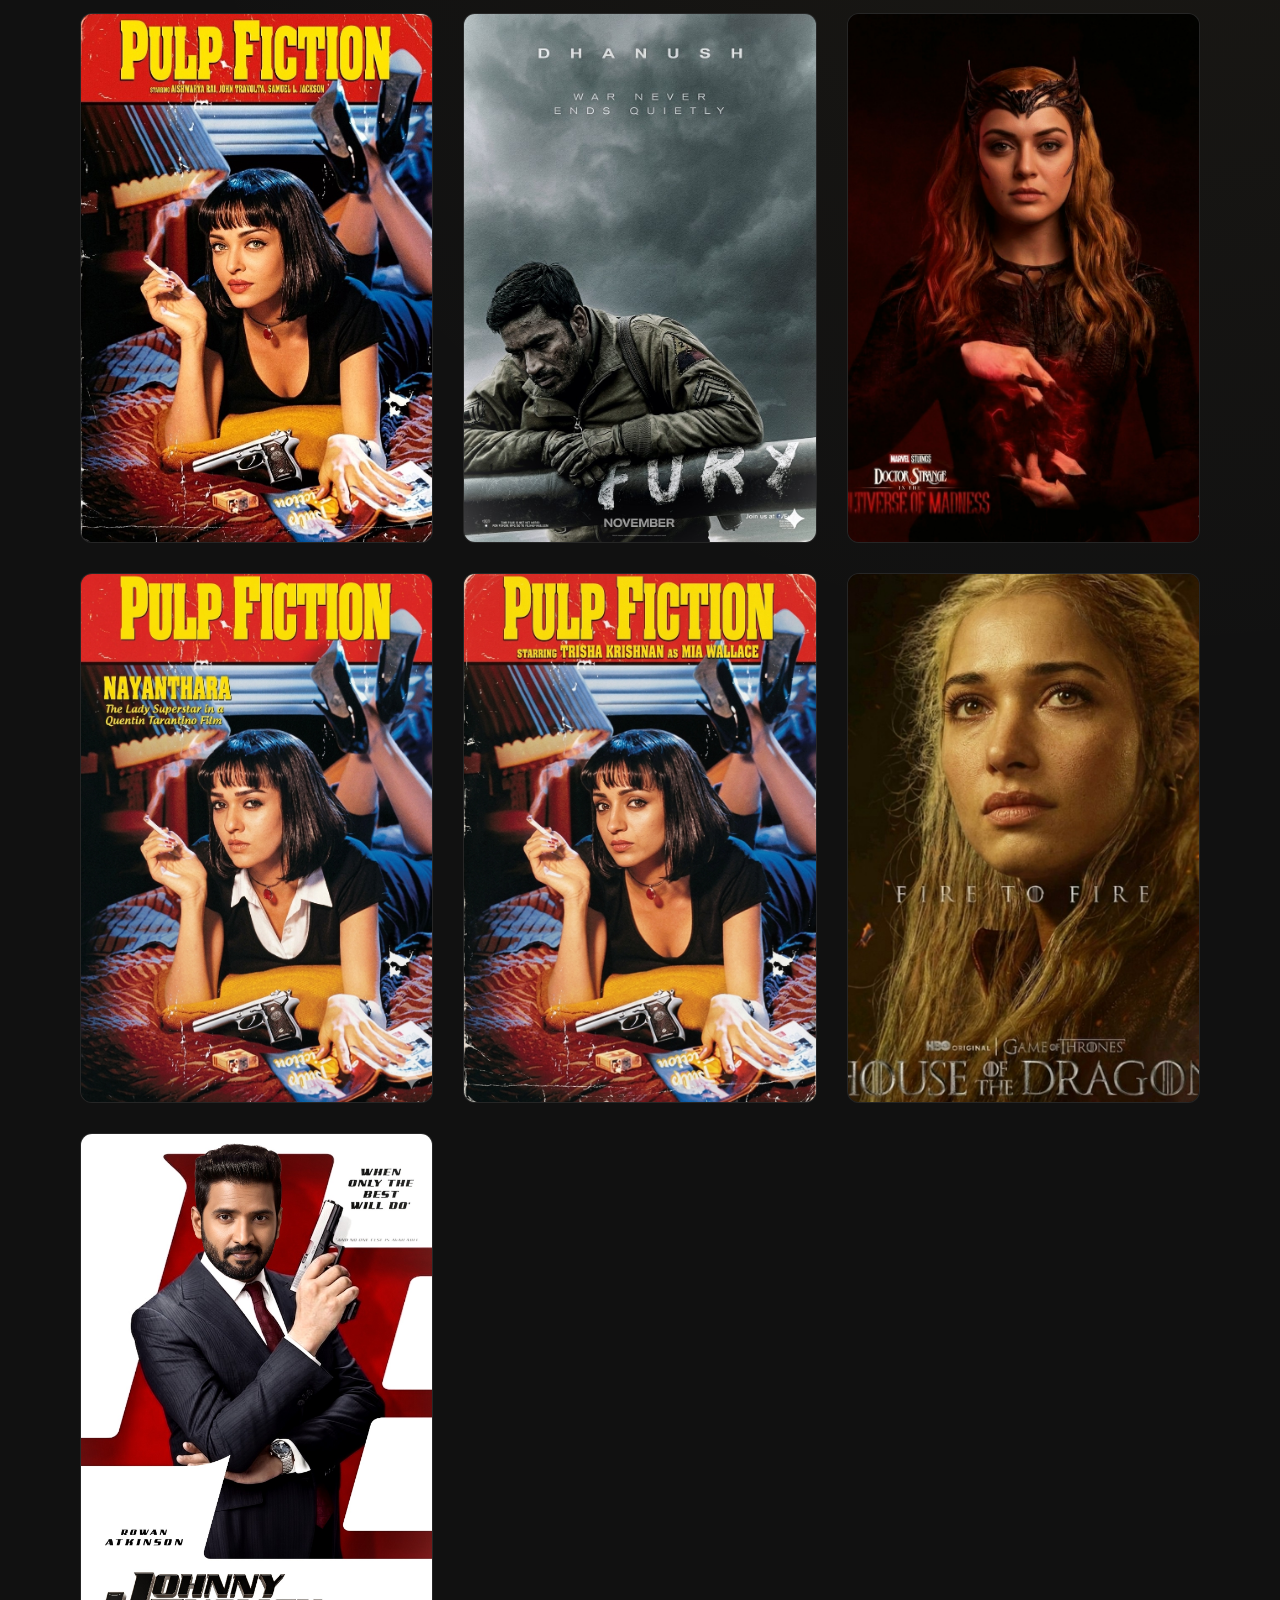
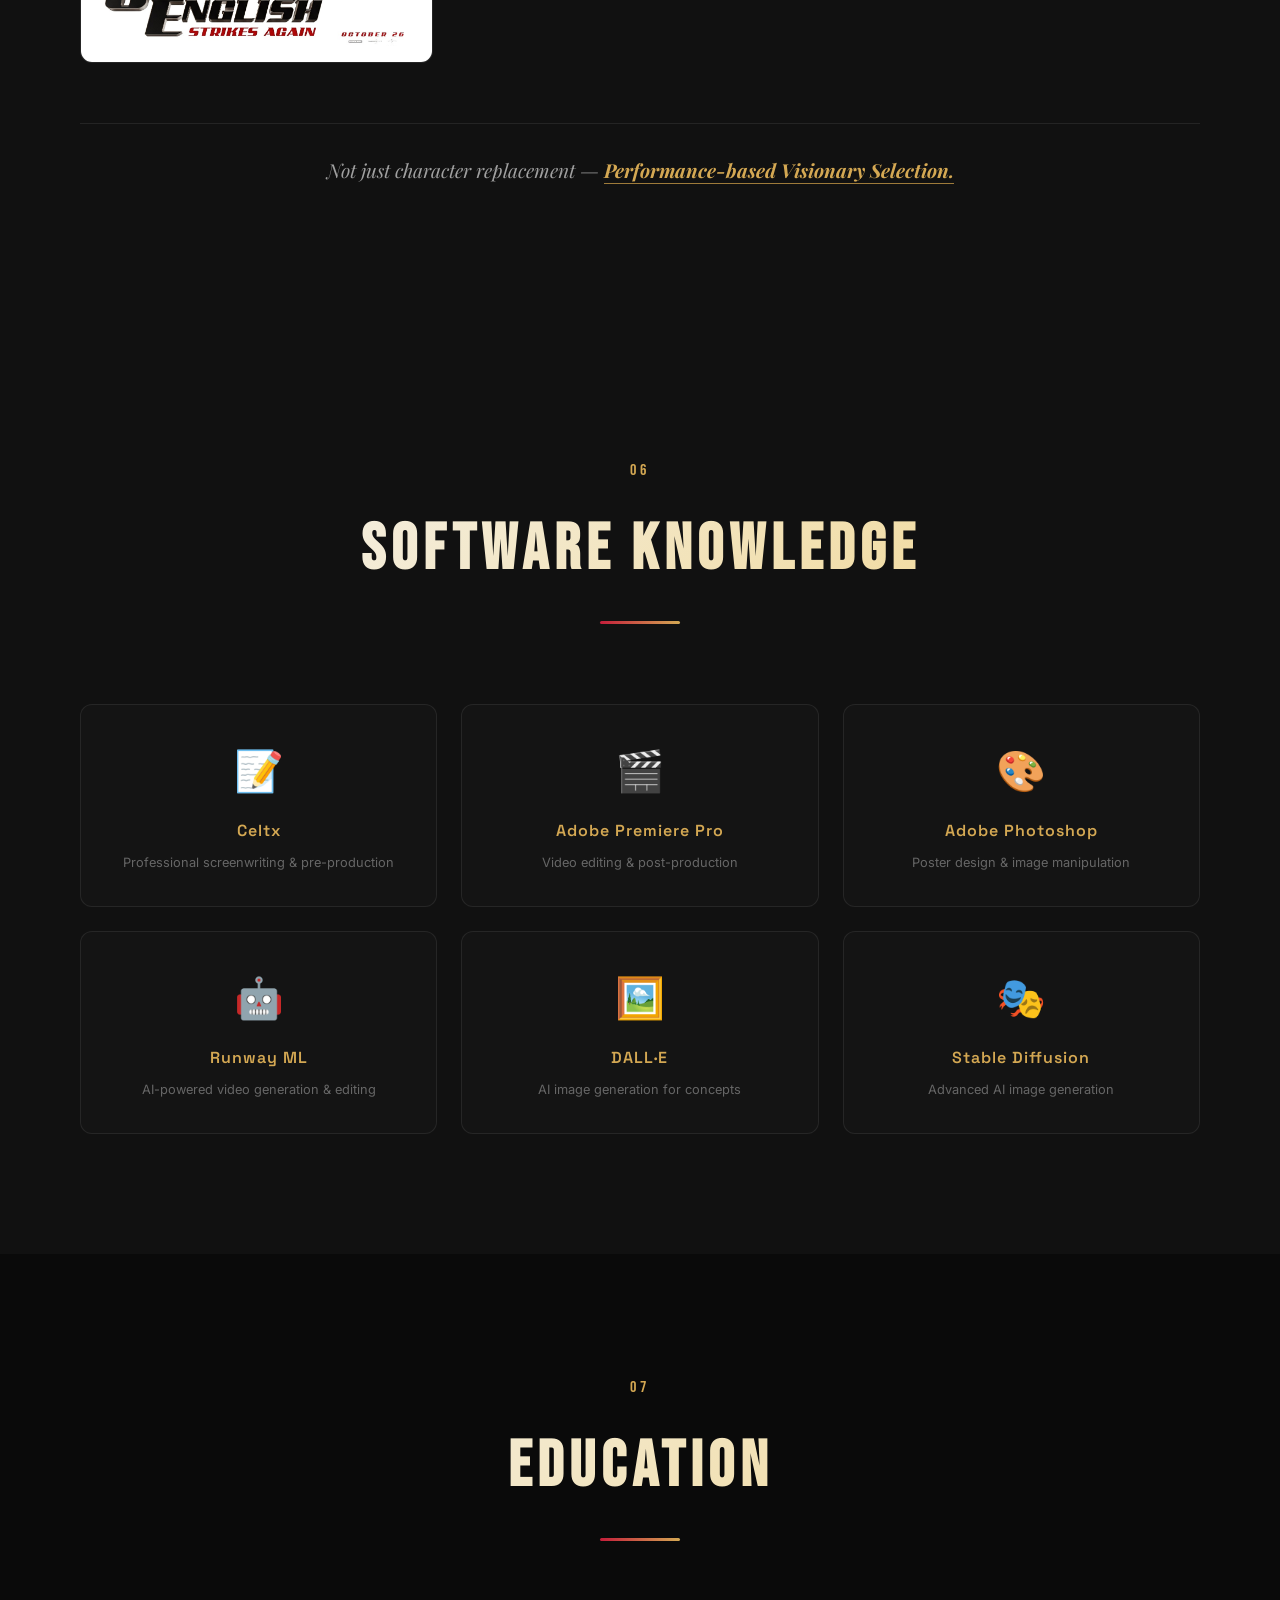
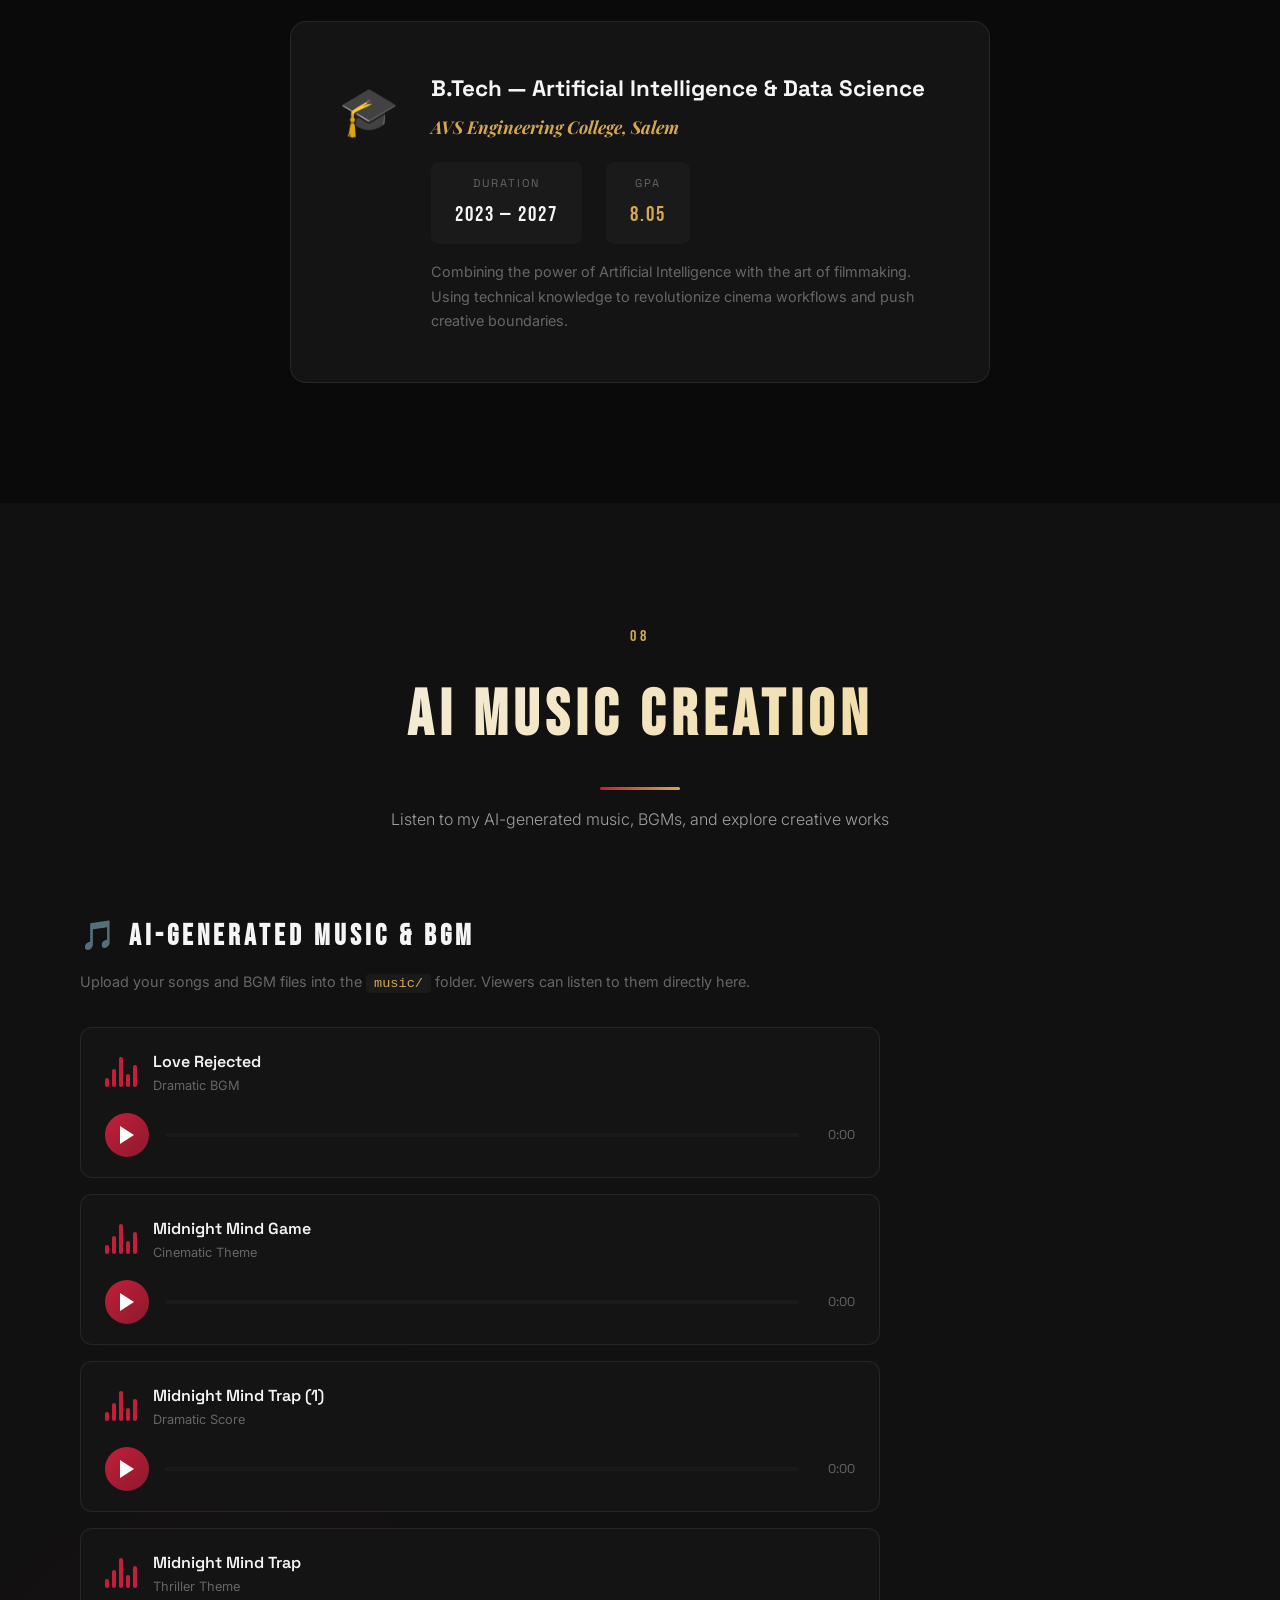
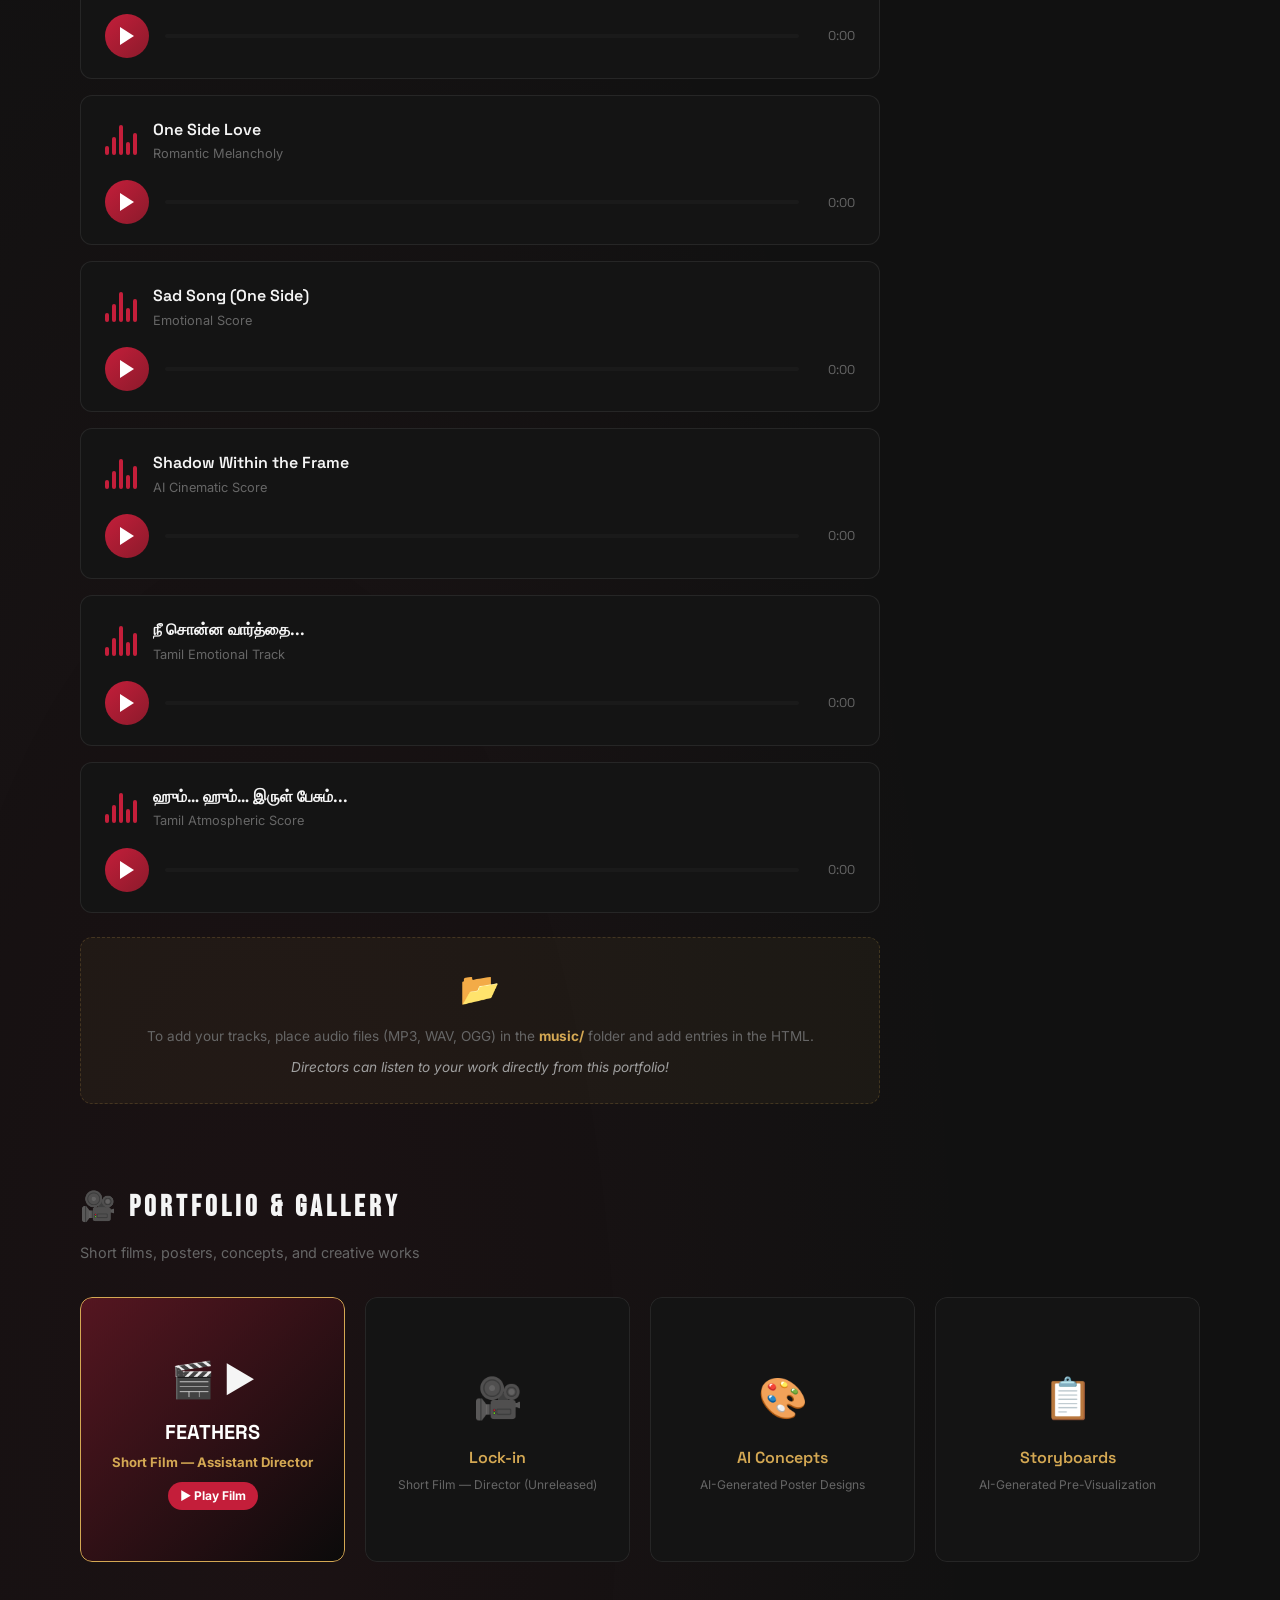
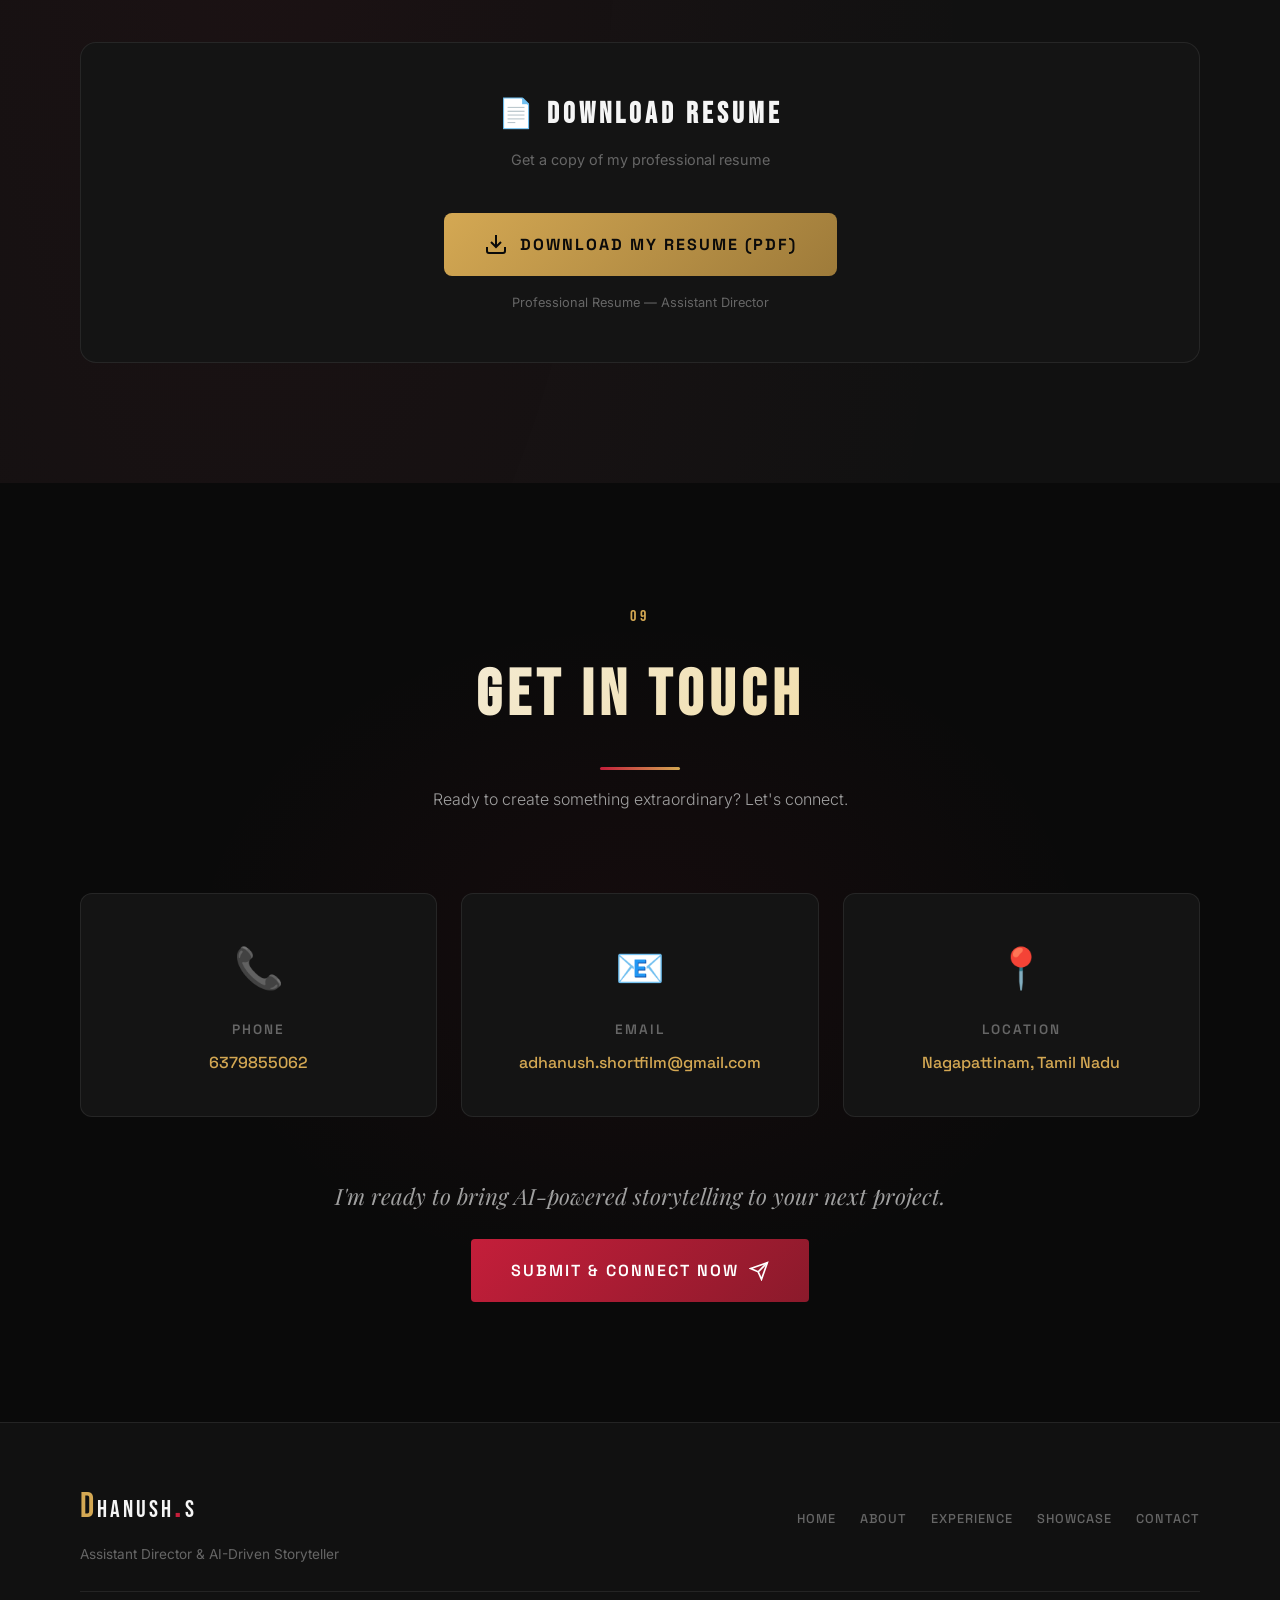
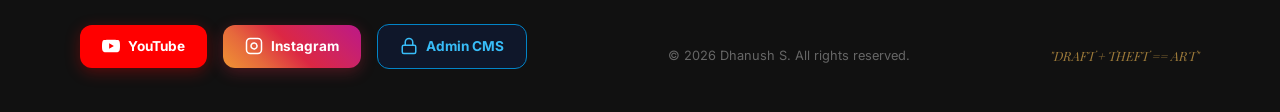
==== commit 308ecf72: "Rearrange navbar links order, rename showcase to AI Music Creation, add horizontal footer buttons li" ====
--- a/index.html
+++ b/index.html
@@ -39,14 +39,14 @@
             </a>
             <div class="nav-links" id="navLinks">
                 <a href="#hero" class="nav-link active">Home</a>
-                <a href="#about" class="nav-link">About</a>
-                <a href="#experience" class="nav-link">Experience</a>
                 <a href="#skills" class="nav-link">Skills</a>
                 <a href="#ai-powers" class="nav-link">AI Powers</a>
                 <a href="#tasks" class="nav-link">AI Tasks</a>
                 <a href="#software" class="nav-link">Software</a>
+                <a href="#experience" class="nav-link">Experience</a>
+                <a href="#showcase" class="nav-link">AI Music Creation</a>
+                <a href="#about" class="nav-link">About</a>
                 <a href="#education" class="nav-link">Education</a>
-                <a href="#showcase" class="nav-link">Showcase</a>
                 <a href="#contact" class="nav-link">Contact</a>
                 <a href="https://www.youtube.com/@black__magic-f4c" target="_blank" title="Team YouTube Channel" style="padding: 6px; border-radius: 8px; background: rgba(255,0,0,0.2); border: 1px solid rgba(255,0,0,0.4); color: #ff4d4d; display: inline-flex; align-items: center; justify-content: center; margin-left: 6px;">
                     <svg width="18" height="18" fill="currentColor" viewBox="0 0 24 24"><path d="M23.498 6.186a3.016 3.016 0 0 0-2.122-2.136C19.505 3.545 12 3.545 12 3.545s-7.505 0-9.377.505A3.017 3.017 0 0 0 .502 6.186C0 8.07 0 12 0 12s0 3.93.502 5.814a3.016 3.016 0 0 0 2.122 2.136c1.871.505 9.376.505 9.376.505s7.505 0 9.377-.505a3.015 3.015 0 0 0 2.122-2.136C24 15.93 24 12 24 12s0-3.93-.502-5.814zM9.545 15.568V8.432L15.818 12l-6.273 3.568z"/></svg>
@@ -515,7 +515,7 @@
         <div class="section-container">
             <div class="section-header">
                 <span class="section-number">08</span>
-                <h2 class="section-title">Creative Showcase</h2>
+                <h2 class="section-title">AI Music Creation</h2>
                 <div class="title-line"></div>
                 <p class="section-subtitle">Listen to my AI-generated music, BGMs, and explore creative works</p>
             </div>
@@ -836,6 +836,22 @@
                 </div>
             </div>
             <div class="footer-bottom">
+                <!-- Horizontal Action Line for Socials & Admin -->
+                <div class="footer-horizontal-actions" style="display: flex; flex-direction: row; gap: 16px; align-items: center; justify-content: center; flex-wrap: wrap; margin-bottom: 20px;">
+                    <a href="https://www.youtube.com/@black__magic-f4c" target="_blank" rel="noopener noreferrer" title="Team YouTube Channel" style="padding: 10px 22px; border-radius: 12px; background: #ff0000; color: #ffffff; font-weight: 700; font-size: 0.85rem; display: inline-flex; align-items: center; gap: 8px; box-shadow: 0 4px 15px rgba(255,0,0,0.3); text-decoration: none;">
+                        <svg width="18" height="18" fill="currentColor" viewBox="0 0 24 24"><path d="M23.498 6.186a3.016 3.016 0 0 0-2.122-2.136C19.505 3.545 12 3.545 12 3.545s-7.505 0-9.377.505A3.017 3.017 0 0 0 .502 6.186C0 8.07 0 12 0 12s0 3.93.502 5.814a3.016 3.016 0 0 0 2.122 2.136c1.871.505 9.376.505 9.376.505s7.505 0 9.377-.505a3.015 3.015 0 0 0 2.122-2.136C24 15.93 24 12 24 12s0-3.93-.502-5.814zM9.545 15.568V8.432L15.818 12l-6.273 3.568z"/></svg>
+                        <span>YouTube</span>
+                    </a>
+                    <a href="https://www.instagram.com/blacky_magic?igsh=bjB2c2x6ZmhjenJq" target="_blank" rel="noopener noreferrer" title="Team Instagram Page" style="padding: 10px 22px; border-radius: 12px; background: linear-gradient(45deg, #f09433, #e6683c, #dc2743, #cc2366, #bc1888); color: #ffffff; font-weight: 700; font-size: 0.85rem; display: inline-flex; align-items: center; gap: 8px; box-shadow: 0 4px 15px rgba(220,39,67,0.3); text-decoration: none;">
+                        <svg width="18" height="18" fill="none" stroke="currentColor" stroke-width="2" viewBox="0 0 24 24"><rect width="20" height="20" x="2" y="2" rx="5" ry="5"/><path d="M16 11.37A4 4 0 1 1 12.63 8 4 4 0 0 1 16 11.37z"/><line x1="17.5" x2="17.51" y1="6.5" y2="6.5"/></svg>
+                        <span>Instagram</span>
+                    </a>
+                    <a href="/admin/login" title="Admin CMS Portal" style="padding: 10px 22px; border-radius: 12px; background: #0f172a; border: 1px solid #0284c7; color: #38bdf8; font-weight: 700; font-size: 0.85rem; display: inline-flex; align-items: center; gap: 8px; text-decoration: none;">
+                        <svg width="18" height="18" fill="none" stroke="currentColor" stroke-width="2" viewBox="0 0 24 24"><rect x="3" y="11" width="18" height="11" rx="2" ry="2"/><path d="M7 11V7a5 5 0 0 1 10 0v4"/></svg>
+                        <span>Admin CMS</span>
+                    </a>
+                </div>
+
                 <p>&copy; 2026 Dhanush S. All rights reserved.</p>
                 <p class="footer-quote">"DRAFT + THEFT == ART"</p>
             </div>
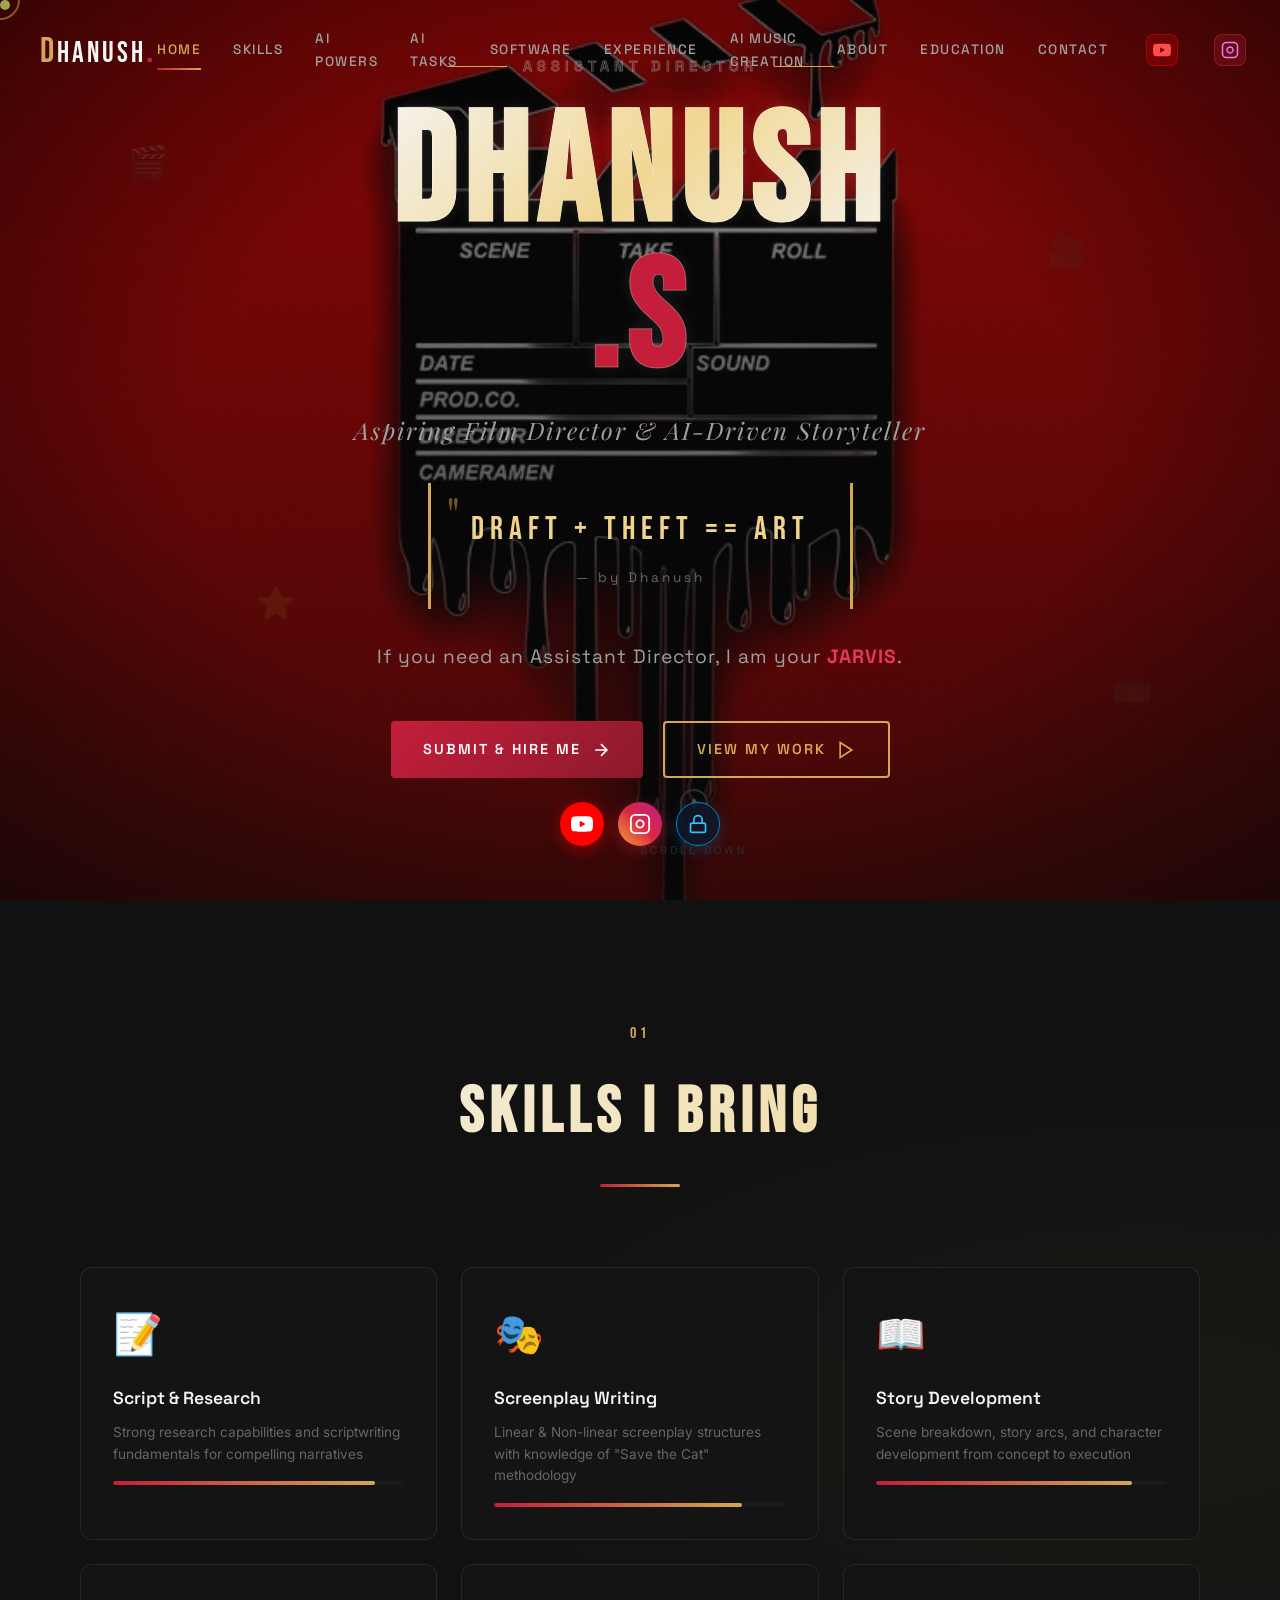
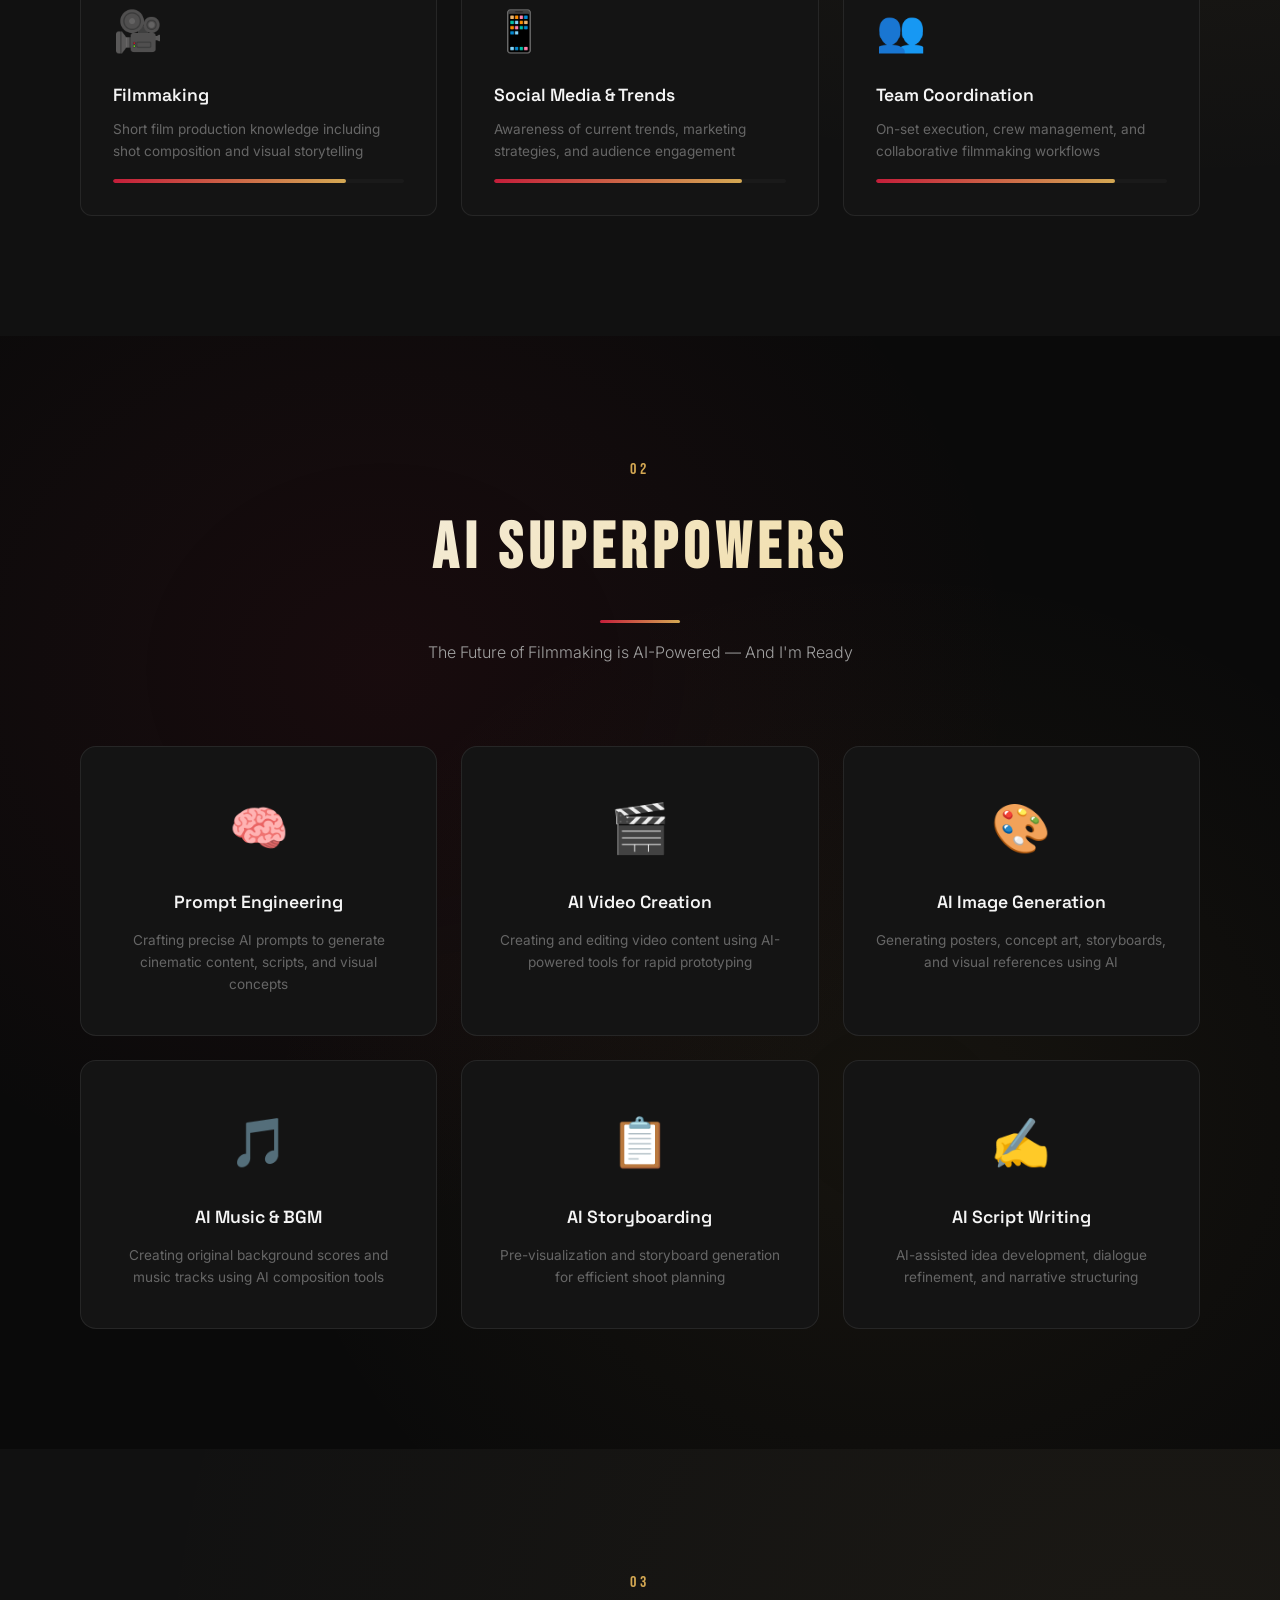
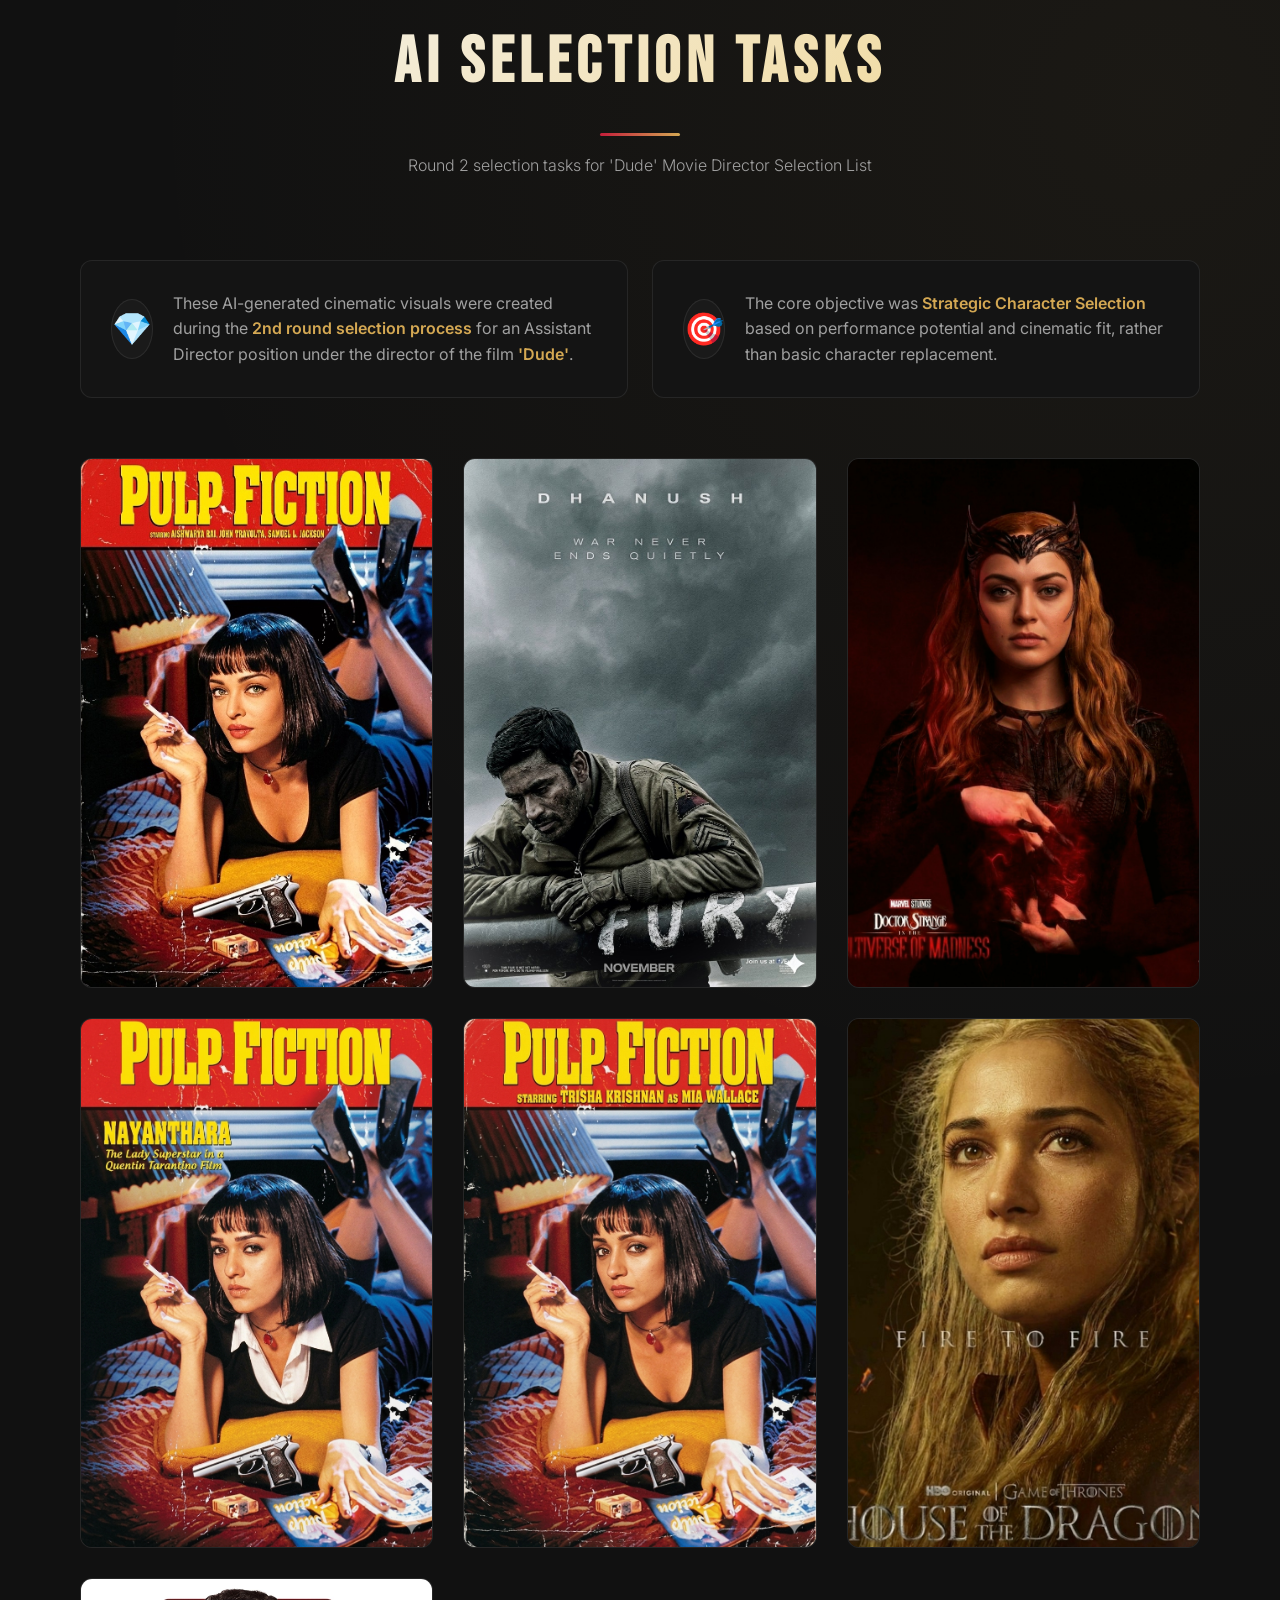
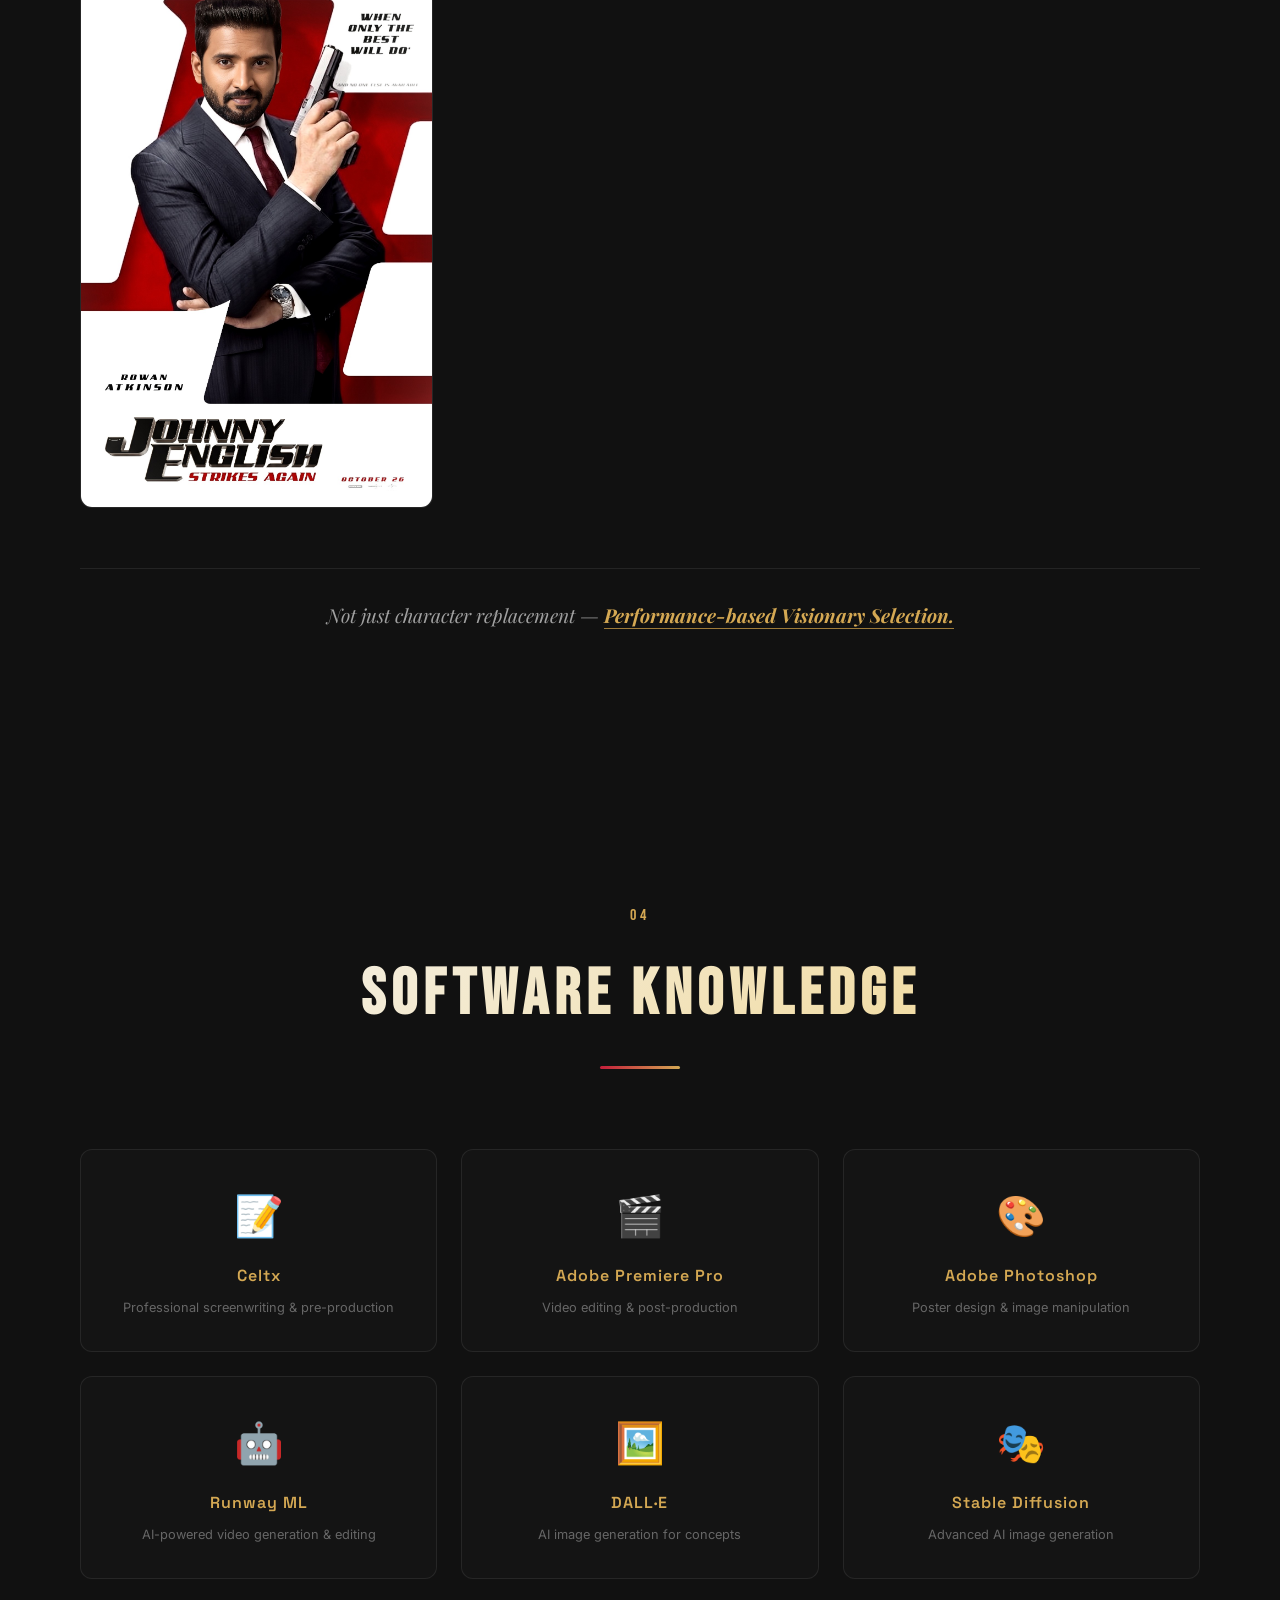
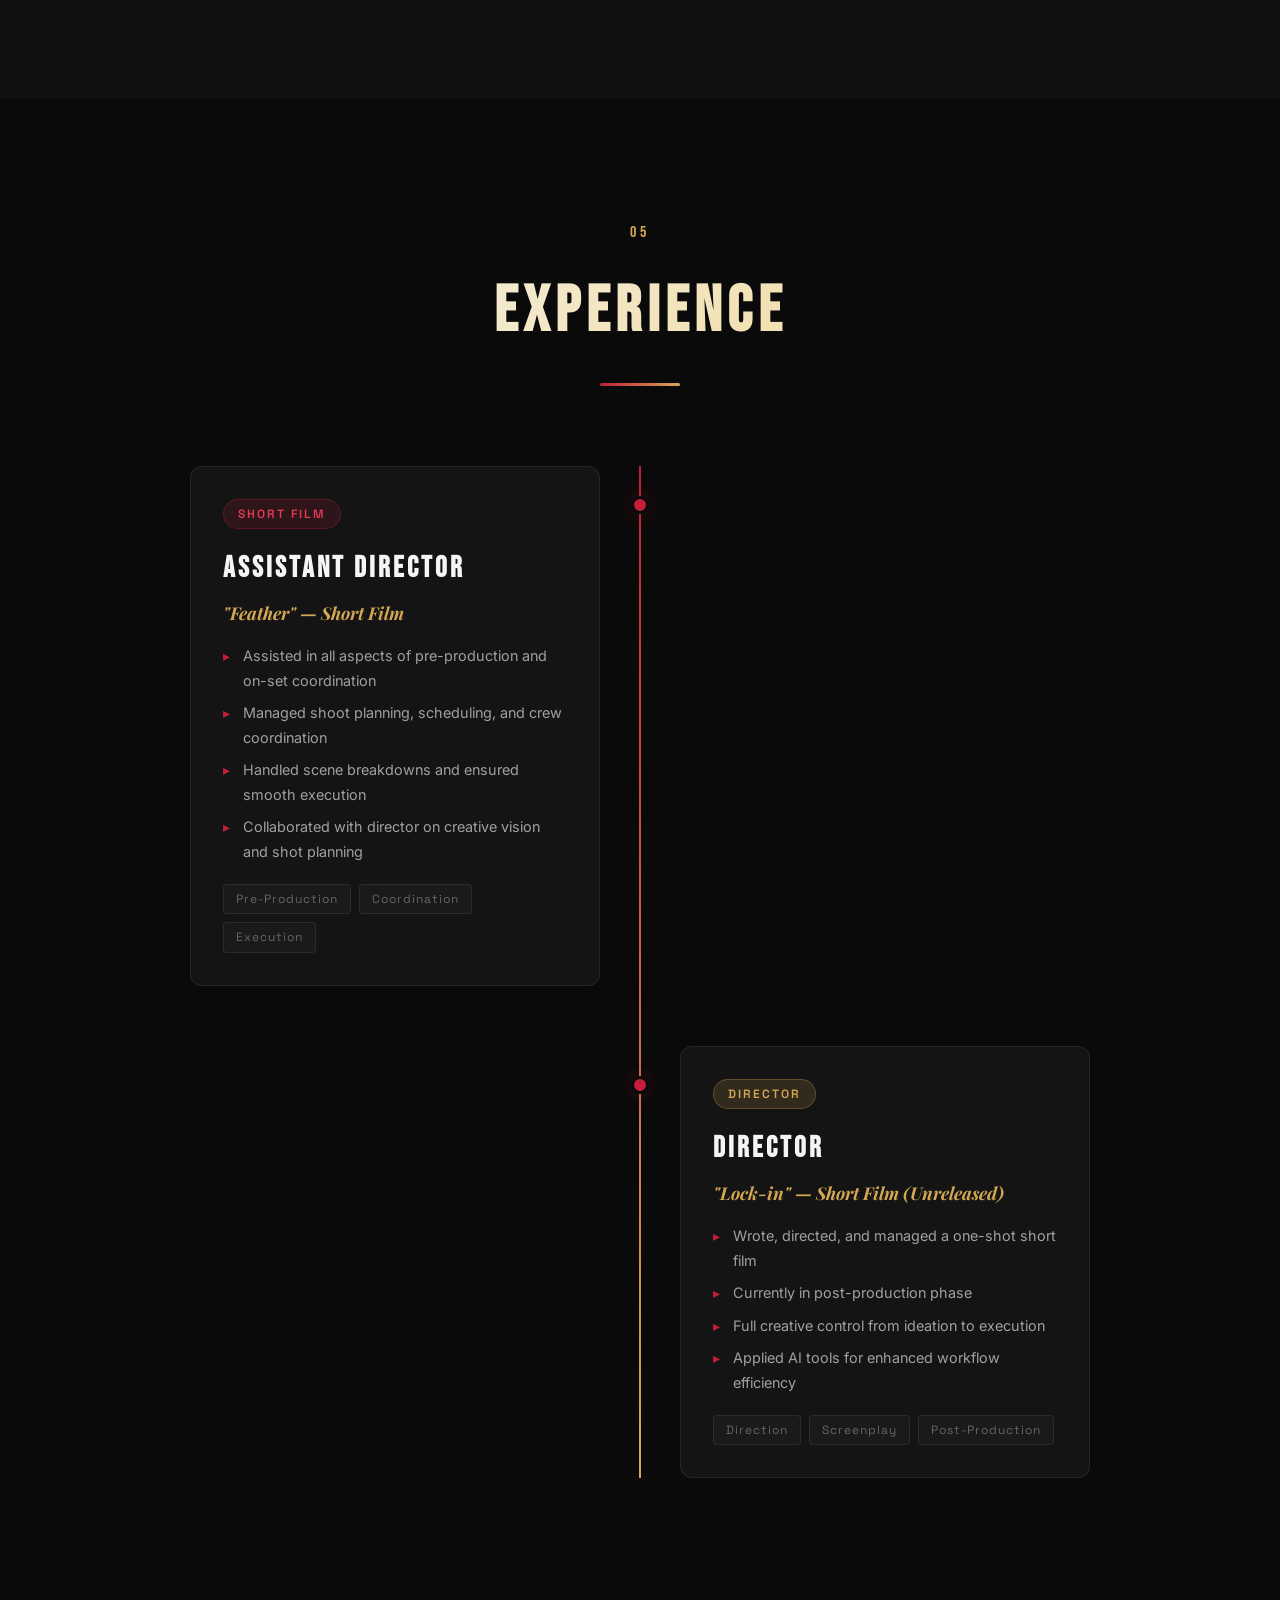
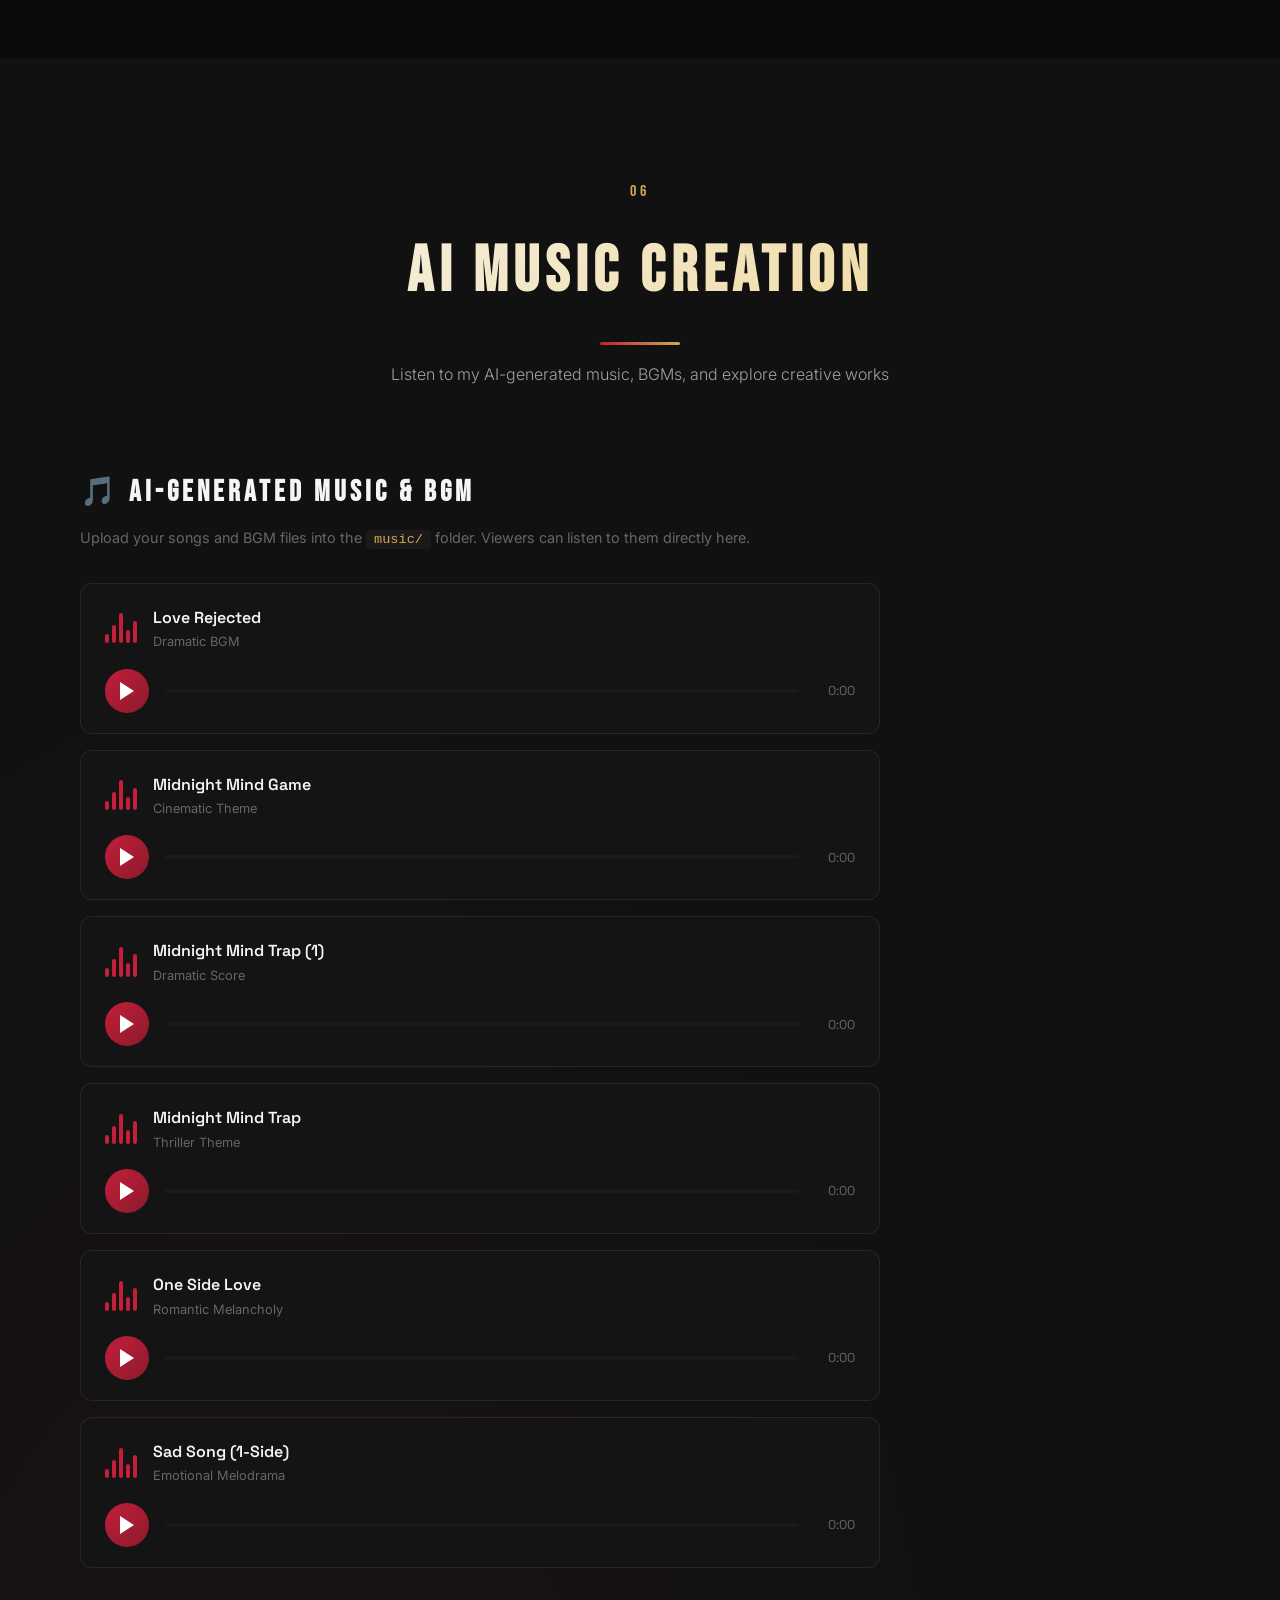
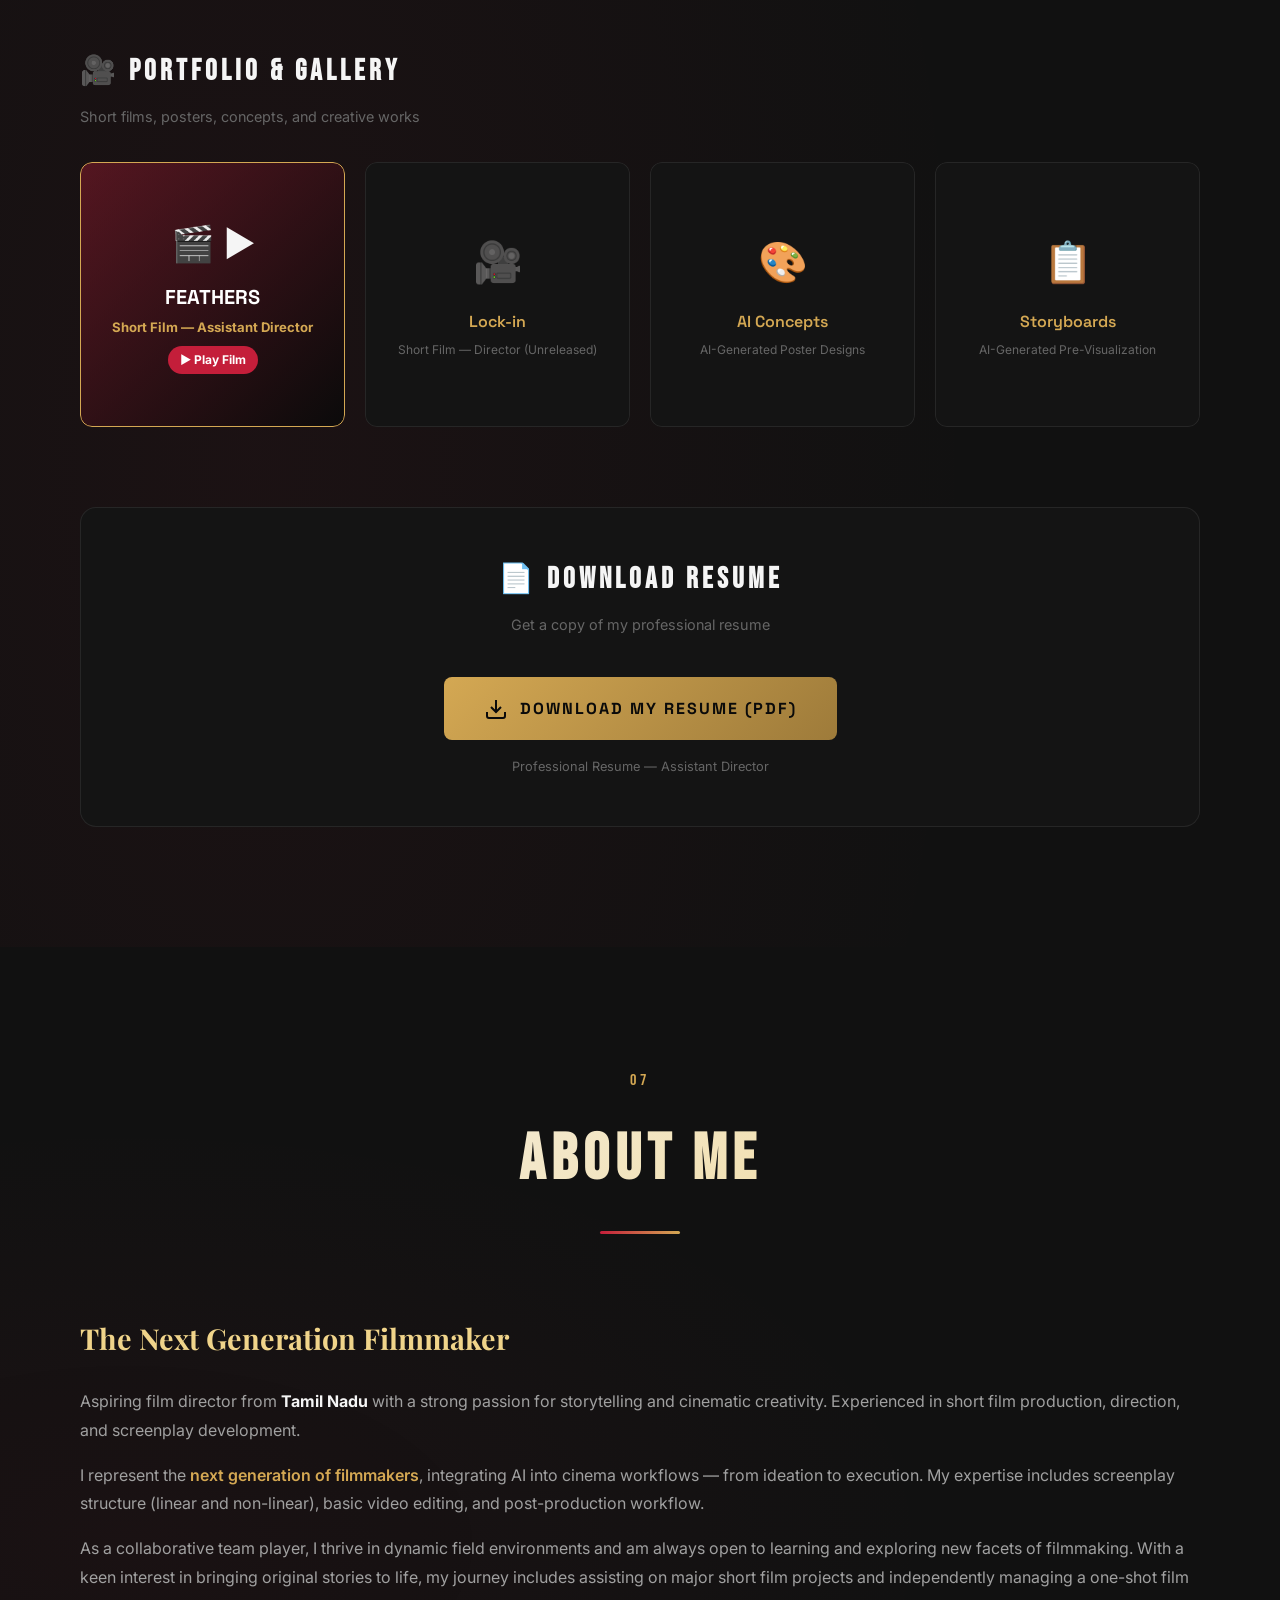
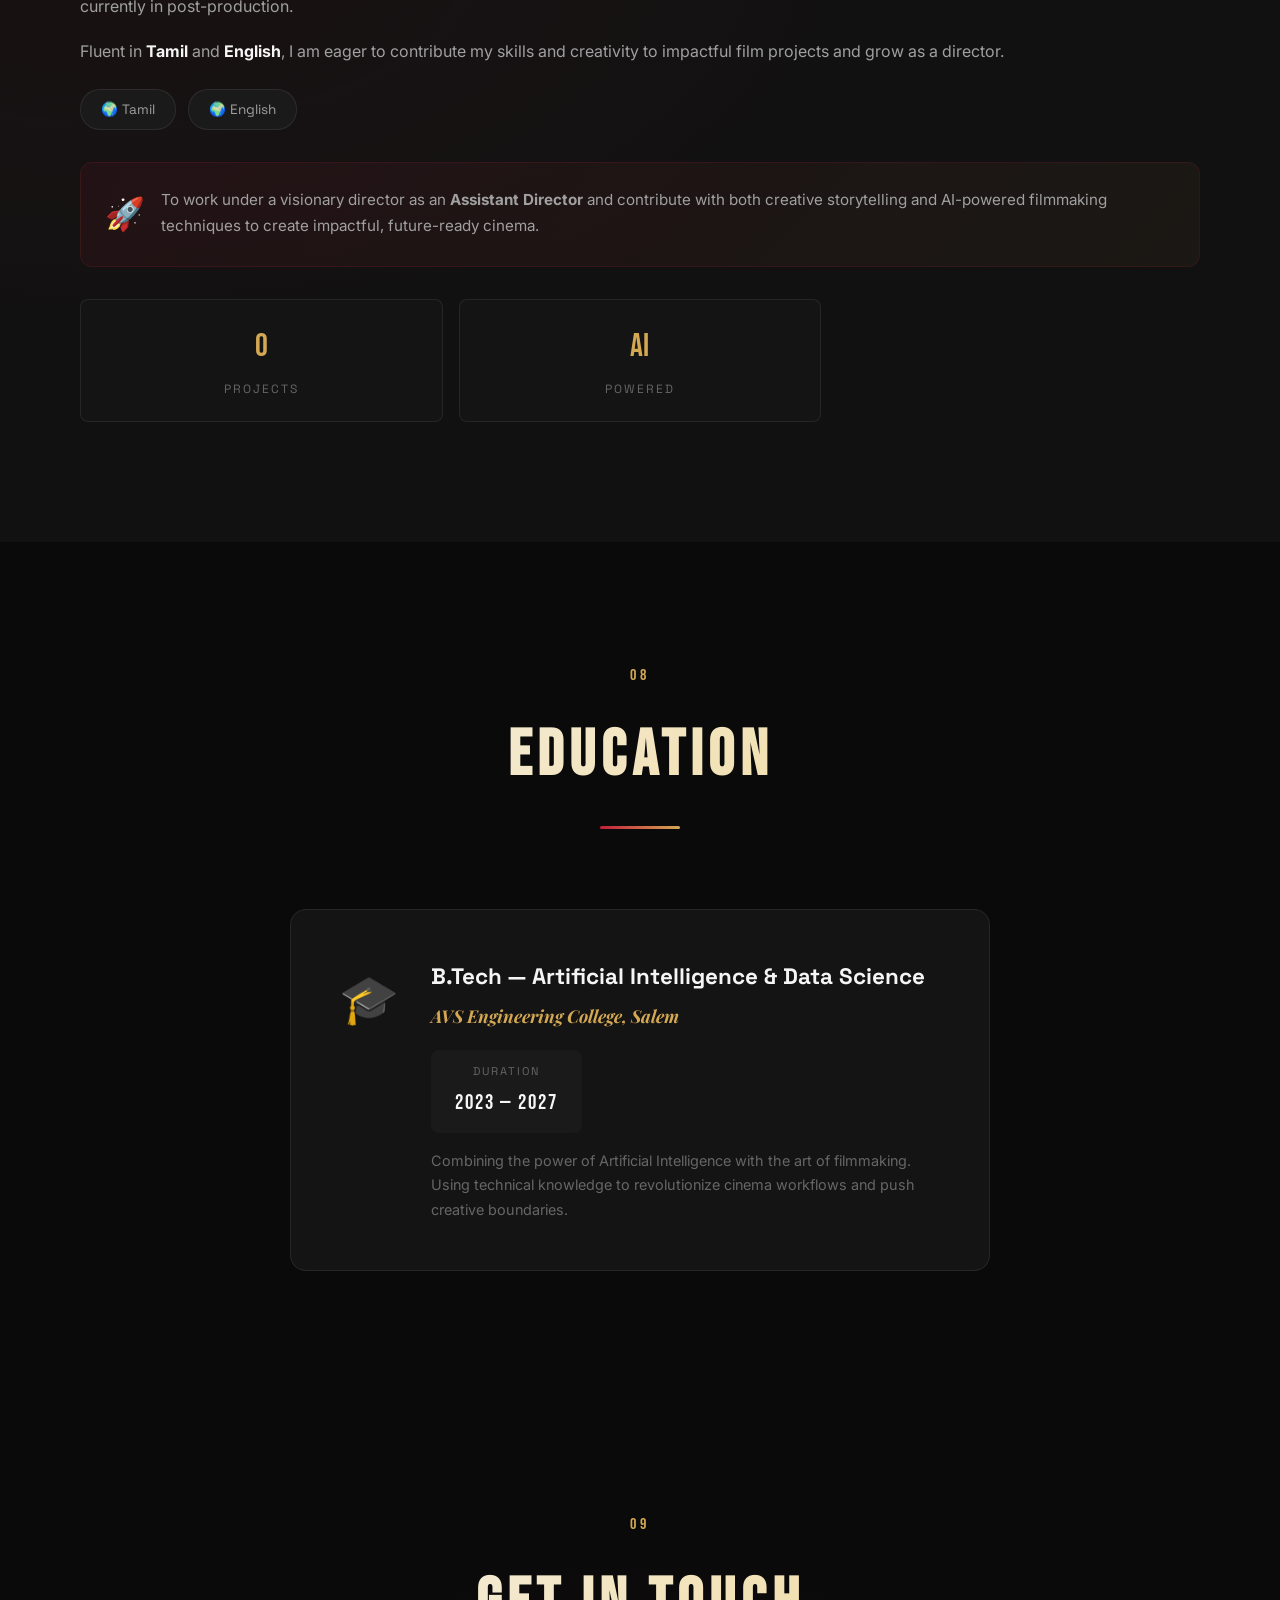
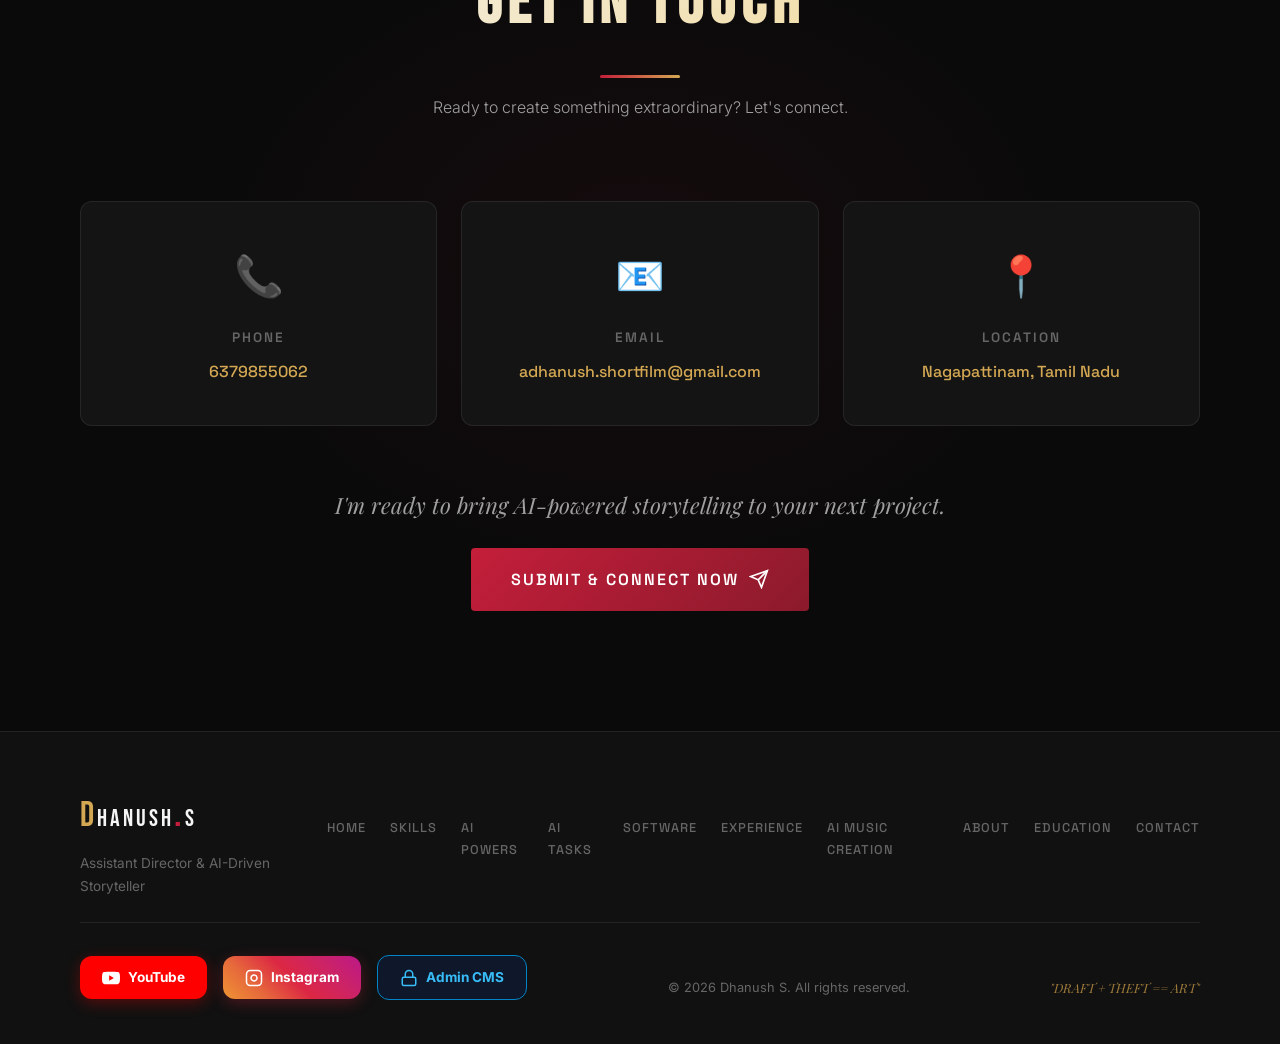
==== commit 77f078d3: "Reorder page sections to exact sequence: Home, Skills, AI Powers, AI Tasks, Software, Experience, AI" ====
--- a/index.html
+++ b/index.html
@@ -66,6 +66,7 @@
         </div>
     </nav>
 
+    <!-- 1. Home (#hero) -->
     <section id="hero" class="hero-section">
         <div class="hero-slideshow">
             <div class="slide active" style="background-image: url('assets/first-page(backgroundimage)/bg.png');"></div>
@@ -114,7 +115,7 @@
                 </a>
             </div>
 
-            <!-- Team Social & Admin Lock Icon Symbols (Symbols Only) -->
+            <!-- Team Social & Admin Lock Icon Symbols -->
             <div class="team-social-cta" style="display: flex; gap: 14px; justify-content: center; align-items: center; margin-top: 24px;">
                 <a href="https://www.youtube.com/@black__magic-f4c" target="_blank" rel="noopener noreferrer" title="Team YouTube Channel" style="width: 44px; height: 44px; border-radius: 50%; background: #ff0000; color: #ffffff; display: flex; align-items: center; justify-content: center; box-shadow: 0 4px 15px rgba(255,0,0,0.4); transition: transform 0.2s;">
                     <svg width="22" height="22" fill="currentColor" viewBox="0 0 24 24"><path d="M23.498 6.186a3.016 3.016 0 0 0-2.122-2.136C19.505 3.545 12 3.545 12 3.545s-7.505 0-9.377.505A3.017 3.017 0 0 0 .502 6.186C0 8.07 0 12 0 12s0 3.93.502 5.814a3.016 3.016 0 0 0 2.122 2.136c1.871.505 9.376.505 9.376.505s7.505 0 9.377-.505a3.015 3.015 0 0 0 2.122-2.136C24 15.93 24 12 24 12s0-3.93-.502-5.814zM9.545 15.568V8.432L15.818 12l-6.273 3.568z"/></svg>
@@ -135,56 +136,257 @@
         </div>
     </section>
 
-    <!-- About Section -->
-    <section id="about" class="section about-section">
+    <!-- 2. Skills (#skills) -->
+    <section id="skills" class="section skills-section">
         <div class="section-container">
             <div class="section-header">
                 <span class="section-number">01</span>
-                <h2 class="section-title">About Me</h2>
+                <h2 class="section-title">Skills I Bring</h2>
                 <div class="title-line"></div>
             </div>
-                <div class="about-content">
-                    <h3 class="about-subtitle">The Next Generation Filmmaker</h3>
-                    <p class="about-text">
-                        Aspiring film director from <strong>Tamil Nadu</strong> with a strong passion for storytelling and cinematic creativity. Experienced in short film production, direction, and screenplay development.
+            <div class="skills-grid">
+                <div class="skill-card">
+                    <div class="skill-icon">📝</div>
+                    <h3>Script & Research</h3>
+                    <p>Strong research capabilities and scriptwriting fundamentals for compelling narratives</p>
+                    <div class="skill-bar"><div class="skill-fill" data-width="90"></div></div>
+                </div>
+                <div class="skill-card">
+                    <div class="skill-icon">🎭</div>
+                    <h3>Screenplay Writing</h3>
+                    <p>Linear & Non-linear screenplay structures with knowledge of "Save the Cat" methodology</p>
+                    <div class="skill-bar"><div class="skill-fill" data-width="85"></div></div>
+                </div>
+                <div class="skill-card">
+                    <div class="skill-icon">📖</div>
+                    <h3>Story Development</h3>
+                    <p>Scene breakdown, story arcs, and character development from concept to execution</p>
+                    <div class="skill-bar"><div class="skill-fill" data-width="88"></div></div>
+                </div>
+                <div class="skill-card">
+                    <div class="skill-icon">🎥</div>
+                    <h3>Filmmaking</h3>
+                    <p>Short film production knowledge including shot composition and visual storytelling</p>
+                    <div class="skill-bar"><div class="skill-fill" data-width="80"></div></div>
+                </div>
+                <div class="skill-card">
+                    <div class="skill-icon">📱</div>
+                    <h3>Social Media & Trends</h3>
+                    <p>Awareness of current trends, marketing strategies, and audience engagement</p>
+                    <div class="skill-bar"><div class="skill-fill" data-width="85"></div></div>
+                </div>
+                <div class="skill-card">
+                    <div class="skill-icon">👥</div>
+                    <h3>Team Coordination</h3>
+                    <p>On-set execution, crew management, and collaborative filmmaking workflows</p>
+                    <div class="skill-bar"><div class="skill-fill" data-width="82"></div></div>
+                </div>
+            </div>
+        </div>
+    </section>
+
+    <!-- 3. AI Powers (#ai-powers) -->
+    <section id="ai-powers" class="section ai-section">
+        <div class="section-container">
+            <div class="section-header">
+                <span class="section-number">02</span>
+                <h2 class="section-title">AI Superpowers</h2>
+                <div class="title-line"></div>
+                <p class="section-subtitle">The Future of Filmmaking is AI-Powered — And I'm Ready</p>
+            </div>
+            <div class="ai-grid">
+                <div class="ai-card">
+                    <div class="ai-card-glow"></div>
+                    <div class="ai-icon">🧠</div>
+                    <h3>Prompt Engineering</h3>
+                    <p>Crafting precise AI prompts to generate cinematic content, scripts, and visual concepts</p>
+                </div>
+                <div class="ai-card">
+                    <div class="ai-card-glow"></div>
+                    <div class="ai-icon">🎬</div>
+                    <h3>AI Video Creation</h3>
+                    <p>Creating and editing video content using AI-powered tools for rapid prototyping</p>
+                </div>
+                <div class="ai-card">
+                    <div class="ai-card-glow"></div>
+                    <div class="ai-icon">🎨</div>
+                    <h3>AI Image Generation</h3>
+                    <p>Generating posters, concept art, storyboards, and visual references using AI</p>
+                </div>
+                <div class="ai-card">
+                    <div class="ai-card-glow"></div>
+                    <div class="ai-icon">🎵</div>
+                    <h3>AI Music & BGM</h3>
+                    <p>Creating original background scores and music tracks using AI composition tools</p>
+                </div>
+                <div class="ai-card">
+                    <div class="ai-card-glow"></div>
+                    <div class="ai-icon">📋</div>
+                    <h3>AI Storyboarding</h3>
+                    <p>Pre-visualization and storyboard generation for efficient shoot planning</p>
+                </div>
+                <div class="ai-card">
+                    <div class="ai-card-glow"></div>
+                    <div class="ai-icon">✍️</div>
+                    <h3>AI Script Writing</h3>
+                    <p>AI-assisted idea development, dialogue refinement, and narrative structuring</p>
+                </div>
+            </div>
+        </div>
+    </section>
+
+    <!-- 4. AI Tasks (#tasks) -->
+    <section id="tasks" class="section tasks-section">
+        <div class="section-container">
+            <div class="section-header">
+                <span class="section-number">03</span>
+                <h2 class="section-title">AI Selection Tasks</h2>
+                <div class="title-line"></div>
+                <p class="section-subtitle">Round 2 selection tasks for 'Dude' Movie Director Selection List</p>
+            </div>
+
+            <div class="tasks-description-wrapper">
+                <div class="tasks-info-card">
+                    <div class="info-icon">💎</div>
+                    <p class="info-text">
+                        These AI-generated cinematic visuals were created during the <strong>2nd round selection process</strong> for an Assistant Director position under the director of the film <strong>'Dude'</strong>.
                     </p>
-                    <p class="about-text">
-                        I represent the <span class="text-highlight">next generation of filmmakers</span>, integrating AI into cinema workflows — from ideation to execution. My expertise includes screenplay structure (linear and non-linear), basic video editing, and post-production workflow.
+                </div>
+                <div class="tasks-info-card">
+                    <div class="info-icon">🎯</div>
+                    <p class="info-text">
+                        The core objective was <strong>Strategic Character Selection</strong> based on performance potential and cinematic fit, rather than basic character replacement.
                     </p>
-                    <p class="about-text">
-                        As a collaborative team player, I thrive in dynamic field environments and am always open to learning and exploring new facets of filmmaking. With a keen interest in bringing original stories to life, my journey includes assisting on major short film projects and independently managing a one-shot film currently in post-production.
-                    </p>
-                    <p class="about-text">
-                        Fluent in <strong>Tamil</strong> and <strong>English</strong>, I am eager to contribute my skills and creativity to impactful film projects and grow as a director.
-                    </p>
-                    <div class="about-languages">
-                        <span class="lang-tag">🌍 Tamil</span>
-                        <span class="lang-tag">🌍 English</span>
-                    </div>
-                    <div class="about-objective">
-                        <div class="objective-icon">🚀</div>
-                        <p>To work under a visionary director as an <strong>Assistant Director</strong> and contribute with both creative storytelling and AI-powered filmmaking techniques to create impactful, future-ready cinema.</p>
-                    </div>
-                </div>
-
-                    <div class="about-stats" style="margin-top: 2rem;">
-                        <div class="stat">
-                            <span class="stat-number">2+</span>
-                            <span class="stat-label">Projects</span>
-                        </div>
-                        <div class="stat">
-                            <span class="stat-number">AI</span>
-                            <span class="stat-label">Powered</span>
-                        </div>
-                    </div>
-        </div>
-    </section>
-
-    <!-- Experience Section -->
+                </div>
+            </div>
+
+            <div class="tasks-grid">
+                <div class="task-card">
+                    <div class="task-img-container">
+                        <img src="assets/tasks/task1.jpg" alt="Pulp Fiction - Aishwarya Rai" onerror="this.src='https://placehold.co/600x900/1a1a1a/gold?text=Pulp+Fiction+-+Aishwarya+Rai'">
+                        <div class="task-overlay">
+                            <span class="task-label">Round 2 Task</span>
+                            <h4>Pulp Fiction</h4>
+                            <p>Character Selection: Aishwarya Rai</p>
+                        </div>
+                    </div>
+                </div>
+                <div class="task-card">
+                    <div class="task-img-container">
+                        <img src="assets/tasks/task2.jpg" alt="Fury - Dhanush" onerror="this.src='https://placehold.co/600x900/1a1a1a/gold?text=Fury+-+Dhanush'">
+                        <div class="task-overlay">
+                            <span class="task-label">Round 2 Task</span>
+                            <h4>Fury</h4>
+                            <p>Character Selection: Dhanush</p>
+                        </div>
+                    </div>
+                </div>
+                <div class="task-card">
+                    <div class="task-img-container">
+                        <img src="assets/tasks/task3.jpg" alt="Doctor Strange - Scarlet Witch" onerror="this.src='https://placehold.co/600x900/1a1a1a/gold?text=Doctor+Strange+-+Scarlet+Witch'">
+                        <div class="task-overlay">
+                            <span class="task-label">Round 2 Task</span>
+                            <h4>Multiverse of Madness</h4>
+                            <p>Character Performance Based Concept</p>
+                        </div>
+                    </div>
+                </div>
+                <div class="task-card">
+                    <div class="task-img-container">
+                        <img src="assets/tasks/task4.png" alt="Pulp Fiction - Nayanthara" onerror="this.src='https://placehold.co/600x900/1a1a1a/gold?text=Pulp+Fiction+-+Nayanthara'">
+                        <div class="task-overlay">
+                            <span class="task-label">Round 2 Task</span>
+                            <h4>Pulp Fiction</h4>
+                            <p>Character Selection: Nayanthara</p>
+                        </div>
+                    </div>
+                </div>
+                <div class="task-card">
+                    <div class="task-img-container">
+                        <img src="assets/tasks/task5.png" alt="Pulp Fiction - Trisha" onerror="this.src='https://placehold.co/600x900/1a1a1a/gold?text=Pulp+Fiction+-+Trisha'">
+                        <div class="task-overlay">
+                            <span class="task-label">Round 2 Task</span>
+                            <h4>Pulp Fiction</h4>
+                            <p>Character Selection: Trisha Krishnan</p>
+                        </div>
+                    </div>
+                </div>
+                <div class="task-card">
+                    <div class="task-img-container">
+                        <img src="assets/tasks/task6.jpg" alt="House of the Dragon - Tamannaah" onerror="this.src='https://placehold.co/600x900/1a1a1a/gold?text=House+of+the+Dragon+-+Tamannaah'">
+                        <div class="task-overlay">
+                            <span class="task-label">Round 2 Task</span>
+                            <h4>House of the Dragon</h4>
+                            <p>Character Selection: Tamannaah Bhatia</p>
+                        </div>
+                    </div>
+                </div>
+                <div class="task-card">
+                    <div class="task-img-container">
+                        <img src="assets/tasks/task7.jpg" alt="Johnny English - Santhanam" onerror="this.src='https://placehold.co/600x900/1a1a1a/gold?text=Johnny+English+-+Santhanam'">
+                        <div class="task-overlay">
+                            <span class="task-label">Round 2 Task</span>
+                            <h4>Johnny English</h4>
+                            <p>Character Selection: Santhanam</p>
+                        </div>
+                    </div>
+                </div>
+            </div>
+            
+            <div class="tasks-conclusion">
+                <p>Not just character replacement — <strong>Performance-based Visionary Selection.</strong></p>
+            </div>
+        </div>
+    </section>
+
+    <!-- 5. Software (#software) -->
+    <section id="software" class="section software-section">
+        <div class="section-container">
+            <div class="section-header">
+                <span class="section-number">04</span>
+                <h2 class="section-title">Software Knowledge</h2>
+                <div class="title-line"></div>
+            </div>
+            <div class="software-grid">
+                <div class="software-card">
+                    <div class="sw-icon">📝</div>
+                    <h3>Celtx</h3>
+                    <p>Professional screenwriting & pre-production</p>
+                </div>
+                <div class="software-card">
+                    <div class="sw-icon">🎬</div>
+                    <h3>Adobe Premiere Pro</h3>
+                    <p>Video editing & post-production</p>
+                </div>
+                <div class="software-card">
+                    <div class="sw-icon">🎨</div>
+                    <h3>Adobe Photoshop</h3>
+                    <p>Poster design & image manipulation</p>
+                </div>
+                <div class="software-card">
+                    <div class="sw-icon">🤖</div>
+                    <h3>Runway ML</h3>
+                    <p>AI-powered video generation & editing</p>
+                </div>
+                <div class="software-card">
+                    <div class="sw-icon">🖼️</div>
+                    <h3>DALL·E</h3>
+                    <p>AI image generation for concepts</p>
+                </div>
+                <div class="software-card">
+                    <div class="sw-icon">🎭</div>
+                    <h3>Stable Diffusion</h3>
+                    <p>Advanced AI image generation</p>
+                </div>
+            </div>
+        </div>
+    </section>
+
+    <!-- 6. Experience (#experience) -->
     <section id="experience" class="section experience-section">
         <div class="section-container">
             <div class="section-header">
-                <span class="section-number">02</span>
+                <span class="section-number">05</span>
                 <h2 class="section-title">Experience</h2>
                 <div class="title-line"></div>
             </div>
@@ -235,286 +437,11 @@
         </div>
     </section>
 
-    <!-- Skills Section -->
-    <section id="skills" class="section skills-section">
-        <div class="section-container">
-            <div class="section-header">
-                <span class="section-number">03</span>
-                <h2 class="section-title">Skills I Bring</h2>
-                <div class="title-line"></div>
-            </div>
-            <div class="skills-grid">
-                <div class="skill-card">
-                    <div class="skill-icon">📝</div>
-                    <h3>Script & Research</h3>
-                    <p>Strong research capabilities and scriptwriting fundamentals for compelling narratives</p>
-                    <div class="skill-bar"><div class="skill-fill" data-width="90"></div></div>
-                </div>
-                <div class="skill-card">
-                    <div class="skill-icon">🎭</div>
-                    <h3>Screenplay Writing</h3>
-                    <p>Linear & Non-linear screenplay structures with knowledge of "Save the Cat" methodology</p>
-                    <div class="skill-bar"><div class="skill-fill" data-width="85"></div></div>
-                </div>
-                <div class="skill-card">
-                    <div class="skill-icon">📖</div>
-                    <h3>Story Development</h3>
-                    <p>Scene breakdown, story arcs, and character development from concept to execution</p>
-                    <div class="skill-bar"><div class="skill-fill" data-width="88"></div></div>
-                </div>
-                <div class="skill-card">
-                    <div class="skill-icon">🎥</div>
-                    <h3>Filmmaking</h3>
-                    <p>Short film production knowledge including shot composition and visual storytelling</p>
-                    <div class="skill-bar"><div class="skill-fill" data-width="80"></div></div>
-                </div>
-                <div class="skill-card">
-                    <div class="skill-icon">📱</div>
-                    <h3>Social Media & Trends</h3>
-                    <p>Awareness of current trends, marketing strategies, and audience engagement</p>
-                    <div class="skill-bar"><div class="skill-fill" data-width="85"></div></div>
-                </div>
-                <div class="skill-card">
-                    <div class="skill-icon">👥</div>
-                    <h3>Team Coordination</h3>
-                    <p>On-set execution, crew management, and collaborative filmmaking workflows</p>
-                    <div class="skill-bar"><div class="skill-fill" data-width="82"></div></div>
-                </div>
-            </div>
-        </div>
-    </section>
-
-    <!-- AI Superpowers Section -->
-    <section id="ai-powers" class="section ai-section">
-        <div class="section-container">
-            <div class="section-header">
-                <span class="section-number">04</span>
-                <h2 class="section-title">AI Superpowers</h2>
-                <div class="title-line"></div>
-                <p class="section-subtitle">The Future of Filmmaking is AI-Powered — And I'm Ready</p>
-            </div>
-            <div class="ai-grid">
-                <div class="ai-card">
-                    <div class="ai-card-glow"></div>
-                    <div class="ai-icon">🧠</div>
-                    <h3>Prompt Engineering</h3>
-                    <p>Crafting precise AI prompts to generate cinematic content, scripts, and visual concepts</p>
-                </div>
-                <div class="ai-card">
-                    <div class="ai-card-glow"></div>
-                    <div class="ai-icon">🎬</div>
-                    <h3>AI Video Creation</h3>
-                    <p>Creating and editing video content using AI-powered tools for rapid prototyping</p>
-                </div>
-                <div class="ai-card">
-                    <div class="ai-card-glow"></div>
-                    <div class="ai-icon">🎨</div>
-                    <h3>AI Image Generation</h3>
-                    <p>Generating posters, concept art, storyboards, and visual references using AI</p>
-                </div>
-                <div class="ai-card">
-                    <div class="ai-card-glow"></div>
-                    <div class="ai-icon">🎵</div>
-                    <h3>AI Music & BGM</h3>
-                    <p>Creating original background scores and music tracks using AI composition tools</p>
-                </div>
-                <div class="ai-card">
-                    <div class="ai-card-glow"></div>
-                    <div class="ai-icon">📋</div>
-                    <h3>AI Storyboarding</h3>
-                    <p>Pre-visualization and storyboard generation for efficient shoot planning</p>
-                </div>
-                <div class="ai-card">
-                    <div class="ai-card-glow"></div>
-                    <div class="ai-icon">✍️</div>
-                    <h3>AI Script Writing</h3>
-                    <p>AI-assisted idea development, dialogue refinement, and narrative structuring</p>
-                </div>
-            </div>
-        </div>
-    </section>
-    
-    <!-- AI Selection Round Tasks Section -->
-    <section id="tasks" class="section tasks-section">
-        <div class="section-container">
-            <div class="section-header">
-                <span class="section-number">05</span>
-                <h2 class="section-title">AI Selection Tasks</h2>
-                <div class="title-line"></div>
-                <p class="section-subtitle">Round 2 selection tasks for 'Dude' Movie Director Selection List</p>
-            </div>
-
-            <div class="tasks-description-wrapper">
-                <div class="tasks-info-card">
-                    <div class="info-icon">💎</div>
-                    <p class="info-text">
-                        These AI-generated cinematic visuals were created during the <strong>2nd round selection process</strong> for an Assistant Director position under the director of the film <strong>'Dude'</strong>.
-                    </p>
-                </div>
-                <div class="tasks-info-card">
-                    <div class="info-icon">🎯</div>
-                    <p class="info-text">
-                        The core objective was <strong>Strategic Character Selection</strong> based on performance potential and cinematic fit, rather than basic character replacement.
-                    </p>
-                </div>
-            </div>
-
-            <div class="tasks-grid">
-                <div class="task-card">
-                    <div class="task-img-container">
-                        <img src="assets/tasks/task1.jpg" alt="Pulp Fiction - Aishwarya Rai" onerror="this.src='https://placehold.co/600x900/1a1a1a/gold?text=Pulp+Fiction+-+Aishwarya+Rai'">
-                        <div class="task-overlay">
-                            <span class="task-label">Round 2 Task</span>
-                            <h4>Pulp Fiction</h4>
-                            <p>Character Selection: Aishwarya Rai</p>
-                        </div>
-                    </div>
-                </div>
-                <div class="task-card">
-                    <div class="task-img-container">
-                        <img src="assets/tasks/task2.jpg" alt="Fury - Dhanush" onerror="this.src='https://placehold.co/600x900/1a1a1a/gold?text=Fury+-+Dhanush'">
-                        <div class="task-overlay">
-                            <span class="task-label">Round 2 Task</span>
-                            <h4>Fury</h4>
-                            <p>Character Selection: Dhanush</p>
-                        </div>
-                    </div>
-                </div>
-                <div class="task-card">
-                    <div class="task-img-container">
-                        <img src="assets/tasks/task3.jpg" alt="Doctor Strange - Scarlet Witch" onerror="this.src='https://placehold.co/600x900/1a1a1a/gold?text=Doctor+Strange+-+Scarlet+Witch'">
-                        <div class="task-overlay">
-                            <span class="task-label">Round 2 Task</span>
-                            <h4>Multiverse of Madness</h4>
-                            <p>Character Performance Based Concept</p>
-                        </div>
-                    </div>
-                </div>
-                <div class="task-card">
-                    <div class="task-img-container">
-                        <img src="assets/tasks/task4.png" alt="Pulp Fiction - Nayanthara" onerror="this.src='https://placehold.co/600x900/1a1a1a/gold?text=Pulp+Fiction+-+Nayanthara'">
-                        <div class="task-overlay">
-                            <span class="task-label">Round 2 Task</span>
-                            <h4>Pulp Fiction</h4>
-                            <p>Character Selection: Nayanthara</p>
-                        </div>
-                    </div>
-                </div>
-                <div class="task-card">
-                    <div class="task-img-container">
-                        <img src="assets/tasks/task5.png" alt="Pulp Fiction - Trisha" onerror="this.src='https://placehold.co/600x900/1a1a1a/gold?text=Pulp+Fiction+-+Trisha'">
-                        <div class="task-overlay">
-                            <span class="task-label">Round 2 Task</span>
-                            <h4>Pulp Fiction</h4>
-                            <p>Character Selection: Trisha Krishnan</p>
-                        </div>
-                    </div>
-                </div>
-                <div class="task-card">
-                    <div class="task-img-container">
-                        <img src="assets/tasks/task6.jpg" alt="House of the Dragon - Tamannaah" onerror="this.src='https://placehold.co/600x900/1a1a1a/gold?text=House+of+the+Dragon+-+Tamannaah'">
-                        <div class="task-overlay">
-                            <span class="task-label">Round 2 Task</span>
-                            <h4>House of the Dragon</h4>
-                            <p>Character Selection: Tamannaah Bhatia</p>
-                        </div>
-                    </div>
-                </div>
-                <div class="task-card">
-                    <div class="task-img-container">
-                        <img src="assets/tasks/task7.jpg" alt="Johnny English - Santhanam" onerror="this.src='https://placehold.co/600x900/1a1a1a/gold?text=Johnny+English+-+Santhanam'">
-                        <div class="task-overlay">
-                            <span class="task-label">Round 2 Task</span>
-                            <h4>Johnny English</h4>
-                            <p>Character Selection: Santhanam</p>
-                        </div>
-                    </div>
-                </div>
-            </div>
-            
-            <div class="tasks-conclusion">
-                <p>Not just character replacement — <strong>Performance-based Visionary Selection.</strong></p>
-            </div>
-        </div>
-    </section>
-
-    <!-- Software Section -->
-    <section id="software" class="section software-section">
+    <!-- 7. AI Music Creation (#showcase) -->
+    <section id="showcase" class="section showcase-section">
         <div class="section-container">
             <div class="section-header">
                 <span class="section-number">06</span>
-                <h2 class="section-title">Software Knowledge</h2>
-                <div class="title-line"></div>
-            </div>
-            <div class="software-grid">
-                <div class="software-card">
-                    <div class="sw-icon">📝</div>
-                    <h3>Celtx</h3>
-                    <p>Professional screenwriting & pre-production</p>
-                </div>
-                <div class="software-card">
-                    <div class="sw-icon">🎬</div>
-                    <h3>Adobe Premiere Pro</h3>
-                    <p>Video editing & post-production</p>
-                </div>
-                <div class="software-card">
-                    <div class="sw-icon">🎨</div>
-                    <h3>Adobe Photoshop</h3>
-                    <p>Poster design & image manipulation</p>
-                </div>
-                <div class="software-card">
-                    <div class="sw-icon">🤖</div>
-                    <h3>Runway ML</h3>
-                    <p>AI-powered video generation & editing</p>
-                </div>
-                <div class="software-card">
-                    <div class="sw-icon">🖼️</div>
-                    <h3>DALL·E</h3>
-                    <p>AI image generation for concepts</p>
-                </div>
-                <div class="software-card">
-                    <div class="sw-icon">🎭</div>
-                    <h3>Stable Diffusion</h3>
-                    <p>Advanced AI image generation</p>
-                </div>
-            </div>
-        </div>
-    </section>
-
-    <!-- Education Section -->
-    <section id="education" class="section education-section">
-        <div class="section-container">
-            <div class="section-header">
-                <span class="section-number">07</span>
-                <h2 class="section-title">Education</h2>
-                <div class="title-line"></div>
-            </div>
-            <div class="education-card">
-                <div class="edu-icon">🎓</div>
-                <div class="edu-content">
-                    <h3 class="edu-degree">B.Tech — Artificial Intelligence & Data Science</h3>
-                    <h4 class="edu-college">AVS Engineering College, Salem</h4>
-                    <div class="edu-details">
-                        <div class="edu-detail">
-                            <span class="edu-label">Duration</span>
-                            <span class="edu-value">2023 — 2027</span>
-                        </div>
-                        <div class="edu-detail">
-                            <span class="edu-label">GPA</span>
-                            <span class="edu-value gpa-highlight">8.05</span>
-                        </div>
-                    </div>
-                    <p class="edu-desc">Combining the power of Artificial Intelligence with the art of filmmaking. Using technical knowledge to revolutionize cinema workflows and push creative boundaries.</p>
-                </div>
-            </div>
-        </div>
-    </section>
-
-    <!-- Creative Showcase / Audio Section -->
-    <section id="showcase" class="section showcase-section">
-        <div class="section-container">
-            <div class="section-header">
-                <span class="section-number">08</span>
                 <h2 class="section-title">AI Music Creation</h2>
                 <div class="title-line"></div>
                 <p class="section-subtitle">Listen to my AI-generated music, BGMs, and explore creative works</p>
@@ -526,7 +453,6 @@
                 <p class="showcase-desc">Upload your songs and BGM files into the <code>music/</code> folder. Viewers can listen to them directly here.</p>
                 
                 <div class="audio-player-container" id="audioPlayerContainer">
-                    <!-- All Music Tracks -->
                     <div class="audio-track" data-src="music/love-rejected.mp3">
                         <div class="track-info">
                             <div class="track-visualizer">
@@ -643,8 +569,8 @@
                                 <span class="viz-bar"></span><span class="viz-bar"></span><span class="viz-bar"></span><span class="viz-bar"></span><span class="viz-bar"></span>
                             </div>
                             <div class="track-details">
-                                <span class="track-name">Sad Song (One Side)</span>
-                                <span class="track-type">Emotional Score</span>
+                                <span class="track-name">Sad Song (1-Side)</span>
+                                <span class="track-type">Emotional Melodrama</span>
                             </div>
                         </div>
                         <div class="track-controls">
@@ -657,78 +583,6 @@
                             </div>
                             <span class="track-duration">0:00</span>
                         </div>
-                    </div>
-
-                    <div class="audio-track" data-src="music/Shadow Within the Frame.mp3">
-                        <div class="track-info">
-                            <div class="track-visualizer">
-                                <span class="viz-bar"></span><span class="viz-bar"></span><span class="viz-bar"></span><span class="viz-bar"></span><span class="viz-bar"></span>
-                            </div>
-                            <div class="track-details">
-                                <span class="track-name">Shadow Within the Frame</span>
-                                <span class="track-type">AI Cinematic Score</span>
-                            </div>
-                        </div>
-                        <div class="track-controls">
-                            <button class="play-btn" onclick="togglePlay(this)" aria-label="Play">
-                                <svg class="icon-play" width="24" height="24" viewBox="0 0 24 24" fill="currentColor"><polygon points="5 3 19 12 5 21 5 3"/></svg>
-                                <svg class="icon-pause" width="24" height="24" viewBox="0 0 24 24" fill="currentColor" style="display:none"><rect x="6" y="4" width="4" height="16"/><rect x="14" y="4" width="4" height="16"/></svg>
-                            </button>
-                            <div class="progress-container" onclick="seekAudio(event, this)">
-                                <div class="progress-bar"><div class="progress-fill"></div></div>
-                            </div>
-                            <span class="track-duration">0:00</span>
-                        </div>
-                    </div>
-
-                    <div class="audio-track" data-src="music/நீ சொன்ன வார்த்தை இன்னும் நெஞ்சுல ஓசை….mp3">
-                        <div class="track-info">
-                            <div class="track-visualizer">
-                                <span class="viz-bar"></span><span class="viz-bar"></span><span class="viz-bar"></span><span class="viz-bar"></span><span class="viz-bar"></span>
-                            </div>
-                            <div class="track-details">
-                                <span class="track-name">நீ சொன்ன வார்த்தை...</span>
-                                <span class="track-type">Tamil Emotional Track</span>
-                            </div>
-                        </div>
-                        <div class="track-controls">
-                            <button class="play-btn" onclick="togglePlay(this)" aria-label="Play">
-                                <svg class="icon-play" width="24" height="24" viewBox="0 0 24 24" fill="currentColor"><polygon points="5 3 19 12 5 21 5 3"/></svg>
-                                <svg class="icon-pause" width="24" height="24" viewBox="0 0 24 24" fill="currentColor" style="display:none"><rect x="6" y="4" width="4" height="16"/><rect x="14" y="4" width="4" height="16"/></svg>
-                            </button>
-                            <div class="progress-container" onclick="seekAudio(event, this)">
-                                <div class="progress-bar"><div class="progress-fill"></div></div>
-                            </div>
-                            <span class="track-duration">0:00</span>
-                        </div>
-                    </div>
-
-                    <div class="audio-track" data-src="music/ஹும்… ஹும்… இருள் பேசும்….mp3">
-                        <div class="track-info">
-                            <div class="track-visualizer">
-                                <span class="viz-bar"></span><span class="viz-bar"></span><span class="viz-bar"></span><span class="viz-bar"></span><span class="viz-bar"></span>
-                            </div>
-                            <div class="track-details">
-                                <span class="track-name">ஹும்… ஹும்… இருள் பேசும்...</span>
-                                <span class="track-type">Tamil Atmospheric Score</span>
-                            </div>
-                        </div>
-                        <div class="track-controls">
-                            <button class="play-btn" onclick="togglePlay(this)" aria-label="Play">
-                                <svg class="icon-play" width="24" height="24" viewBox="0 0 24 24" fill="currentColor"><polygon points="5 3 19 12 5 21 5 3"/></svg>
-                                <svg class="icon-pause" width="24" height="24" viewBox="0 0 24 24" fill="currentColor" style="display:none"><rect x="6" y="4" width="4" height="16"/><rect x="14" y="4" width="4" height="16"/></svg>
-                            </button>
-                            <div class="progress-container" onclick="seekAudio(event, this)">
-                                <div class="progress-bar"><div class="progress-fill"></div></div>
-                            </div>
-                            <span class="track-duration">0:00</span>
-                        </div>
-                    </div>
-                    
-                    <div class="audio-upload-info">
-                        <div class="upload-icon">📂</div>
-                        <p>To add your tracks, place audio files (MP3, WAV, OGG) in the <strong>music/</strong> folder and add entries in the HTML.</p>
-                        <p class="upload-note">Directors can listen to your work directly from this portfolio!</p>
                     </div>
                 </div>
             </div>
@@ -783,7 +637,77 @@
         </div>
     </section>
 
-    <!-- Contact Section -->
+    <!-- 8. About (#about) -->
+    <section id="about" class="section about-section">
+        <div class="section-container">
+            <div class="section-header">
+                <span class="section-number">07</span>
+                <h2 class="section-title">About Me</h2>
+                <div class="title-line"></div>
+            </div>
+            <div class="about-content">
+                <h3 class="about-subtitle">The Next Generation Filmmaker</h3>
+                <p class="about-text">
+                    Aspiring film director from <strong>Tamil Nadu</strong> with a strong passion for storytelling and cinematic creativity. Experienced in short film production, direction, and screenplay development.
+                </p>
+                <p class="about-text">
+                    I represent the <span class="text-highlight">next generation of filmmakers</span>, integrating AI into cinema workflows — from ideation to execution. My expertise includes screenplay structure (linear and non-linear), basic video editing, and post-production workflow.
+                </p>
+                <p class="about-text">
+                    As a collaborative team player, I thrive in dynamic field environments and am always open to learning and exploring new facets of filmmaking. With a keen interest in bringing original stories to life, my journey includes assisting on major short film projects and independently managing a one-shot film currently in post-production.
+                </p>
+                <p class="about-text">
+                    Fluent in <strong>Tamil</strong> and <strong>English</strong>, I am eager to contribute my skills and creativity to impactful film projects and grow as a director.
+                </p>
+                <div class="about-languages">
+                    <span class="lang-tag">🌍 Tamil</span>
+                    <span class="lang-tag">🌍 English</span>
+                </div>
+                <div class="about-objective">
+                    <div class="objective-icon">🚀</div>
+                    <p>To work under a visionary director as an <strong>Assistant Director</strong> and contribute with both creative storytelling and AI-powered filmmaking techniques to create impactful, future-ready cinema.</p>
+                </div>
+            </div>
+
+            <div class="about-stats" style="margin-top: 2rem;">
+                <div class="stat">
+                    <span class="stat-number">2+</span>
+                    <span class="stat-label">Projects</span>
+                </div>
+                <div class="stat">
+                    <span class="stat-number">AI</span>
+                    <span class="stat-label">Powered</span>
+                </div>
+            </div>
+        </div>
+    </section>
+
+    <!-- 9. Education (#education) -->
+    <section id="education" class="section education-section">
+        <div class="section-container">
+            <div class="section-header">
+                <span class="section-number">08</span>
+                <h2 class="section-title">Education</h2>
+                <div class="title-line"></div>
+            </div>
+            <div class="education-card">
+                <div class="edu-icon">🎓</div>
+                <div class="edu-content">
+                    <h3 class="edu-degree">B.Tech — Artificial Intelligence & Data Science</h3>
+                    <h4 class="edu-college">AVS Engineering College, Salem</h4>
+                    <div class="edu-details">
+                        <div class="edu-detail">
+                            <span class="edu-label">Duration</span>
+                            <span class="edu-value">2023 — 2027</span>
+                        </div>
+                    </div>
+                    <p class="edu-desc">Combining the power of Artificial Intelligence with the art of filmmaking. Using technical knowledge to revolutionize cinema workflows and push creative boundaries.</p>
+                </div>
+            </div>
+        </div>
+    </section>
+
+    <!-- 10. Contact (#contact) -->
     <section id="contact" class="section contact-section">
         <div class="section-container">
             <div class="section-header">
@@ -829,9 +753,14 @@
                 </div>
                 <div class="footer-links">
                     <a href="#hero">Home</a>
+                    <a href="#skills">Skills</a>
+                    <a href="#ai-powers">AI Powers</a>
+                    <a href="#tasks">AI Tasks</a>
+                    <a href="#software">Software</a>
+                    <a href="#experience">Experience</a>
+                    <a href="#showcase">AI Music Creation</a>
                     <a href="#about">About</a>
-                    <a href="#experience">Experience</a>
-                    <a href="#showcase">Showcase</a>
+                    <a href="#education">Education</a>
                     <a href="#contact">Contact</a>
                 </div>
             </div>
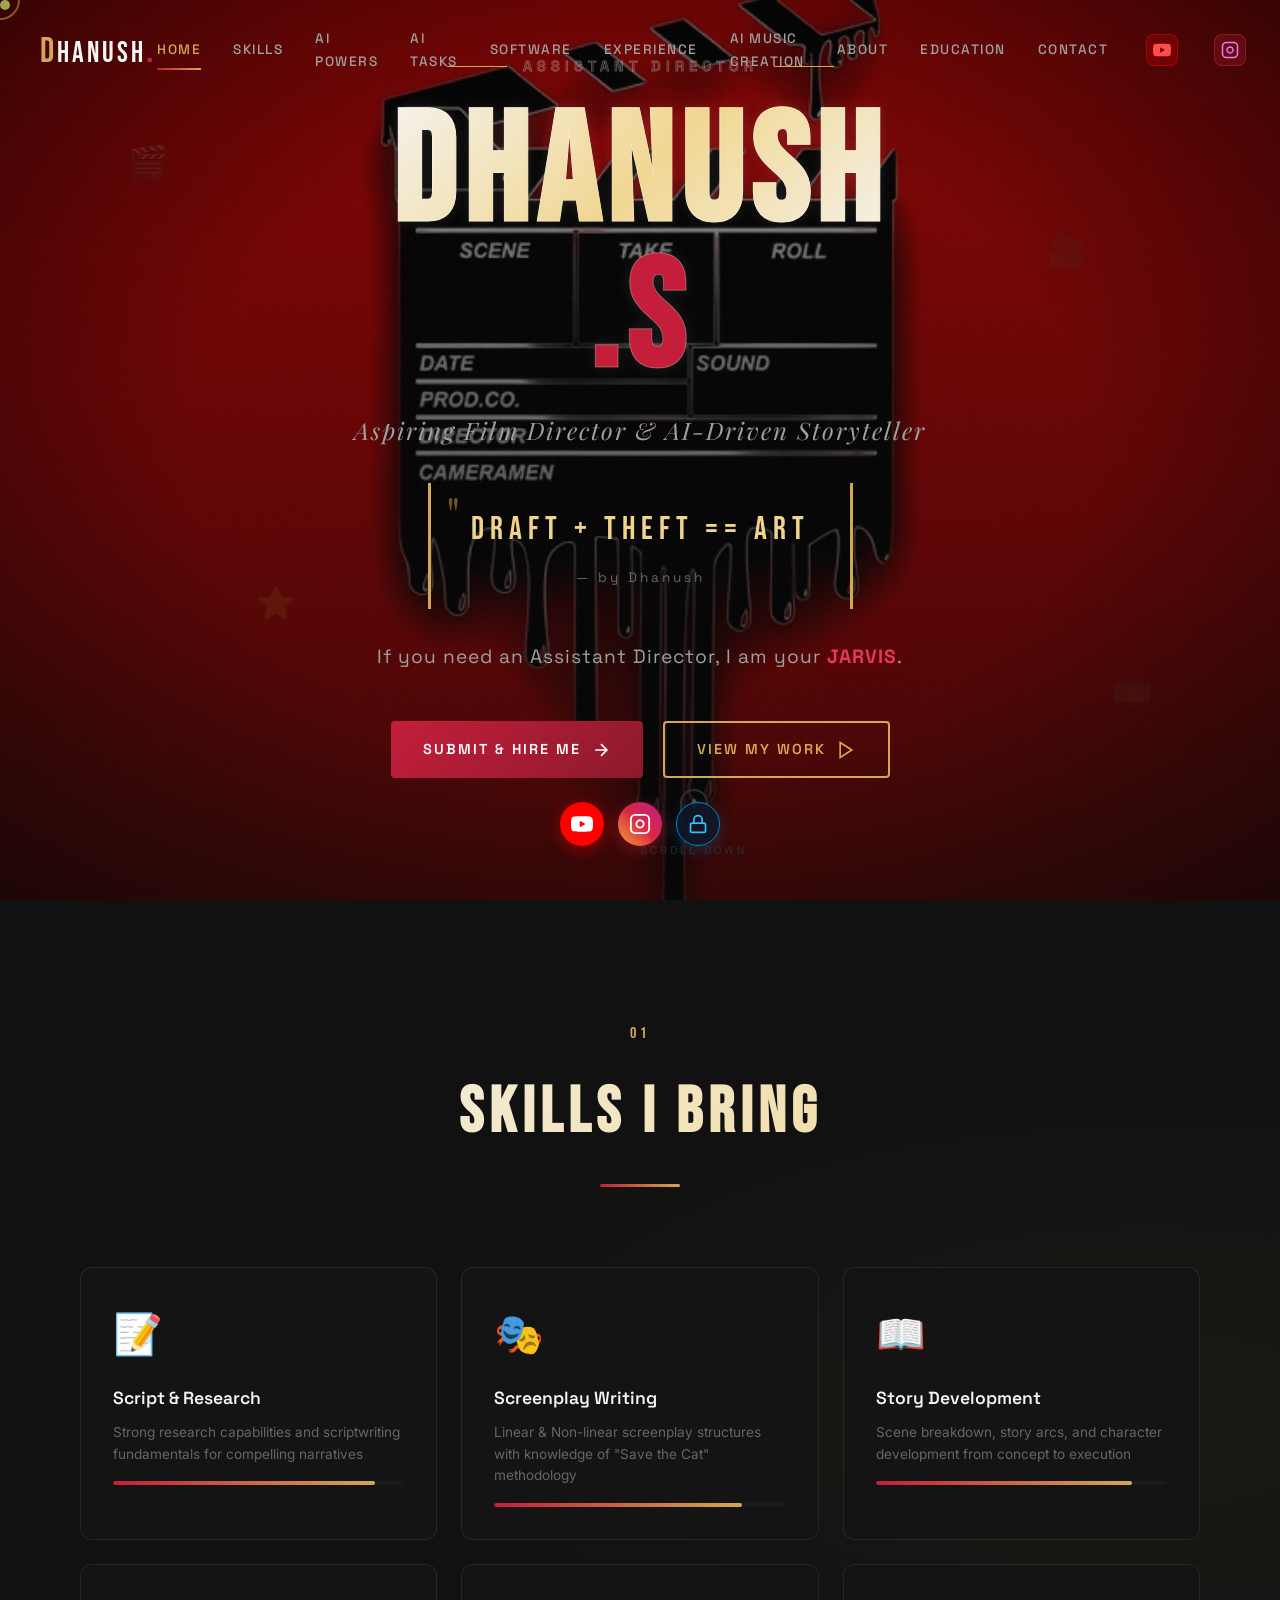
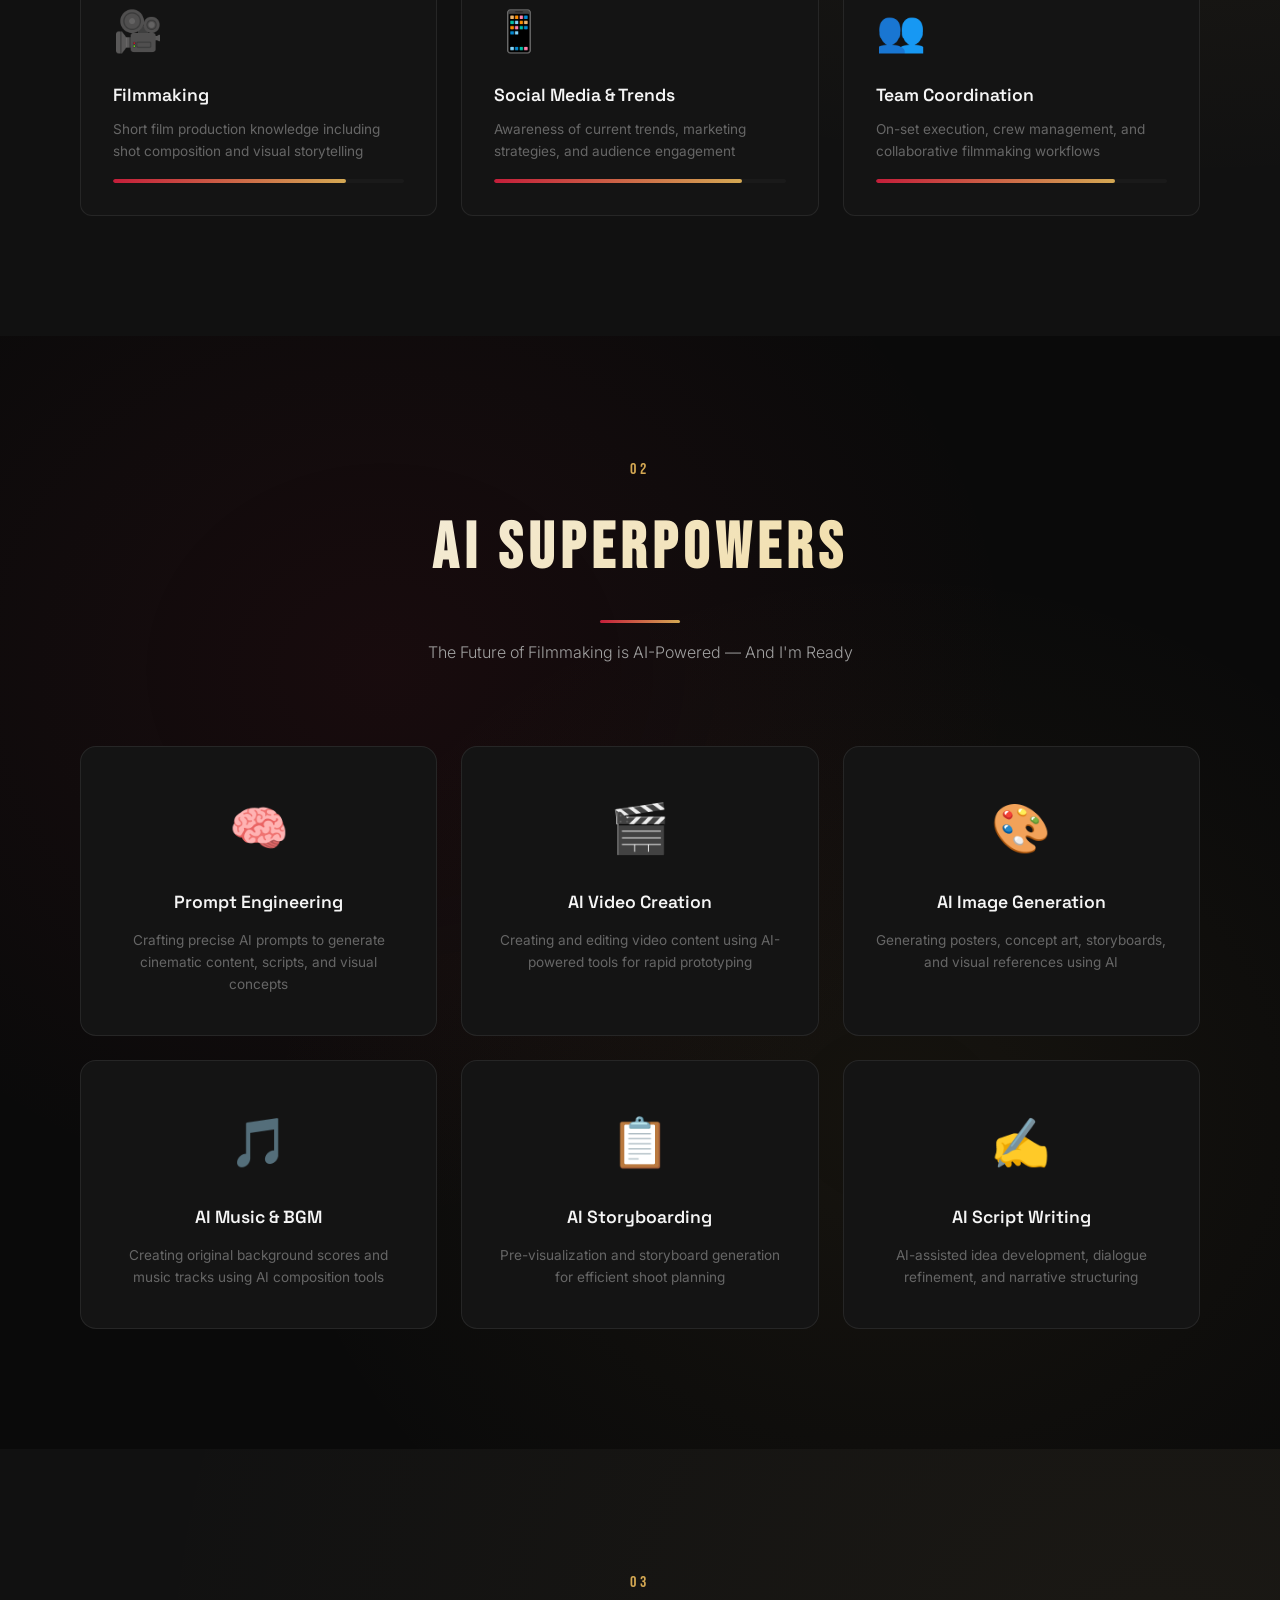
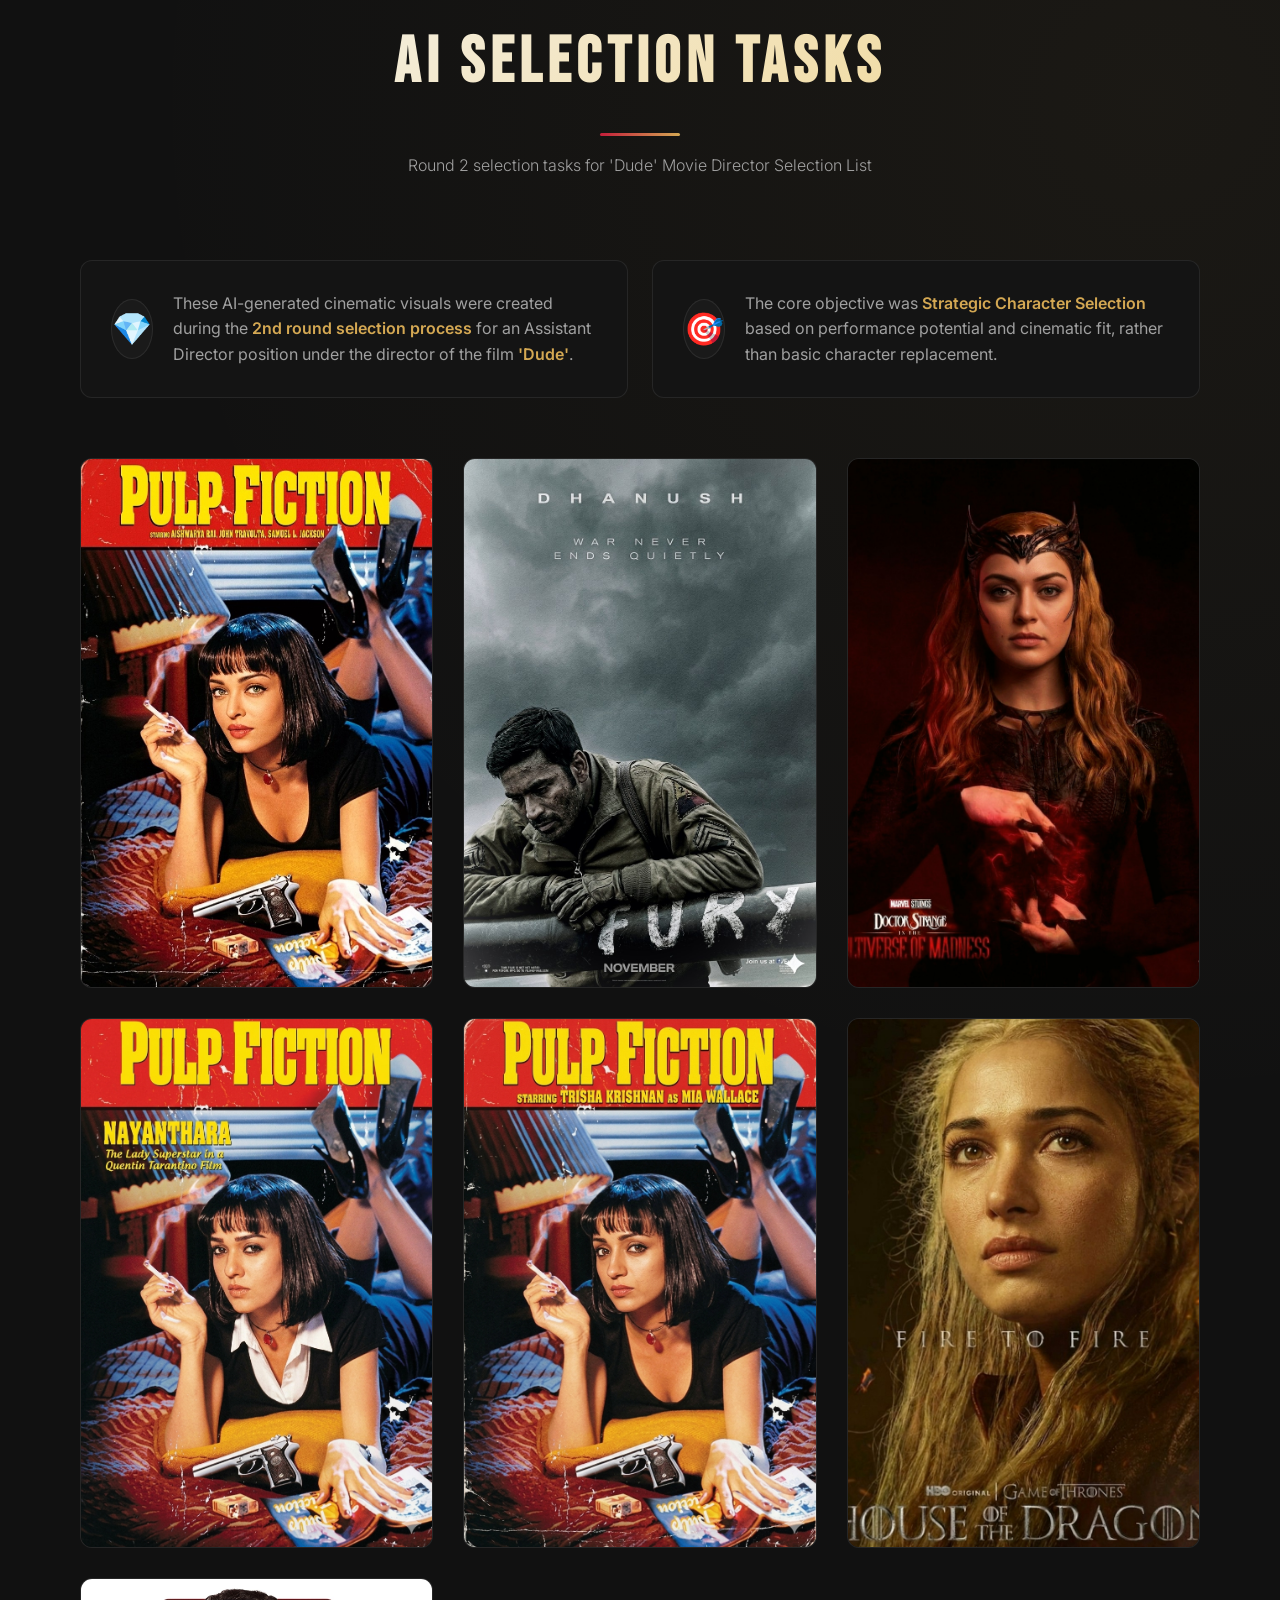
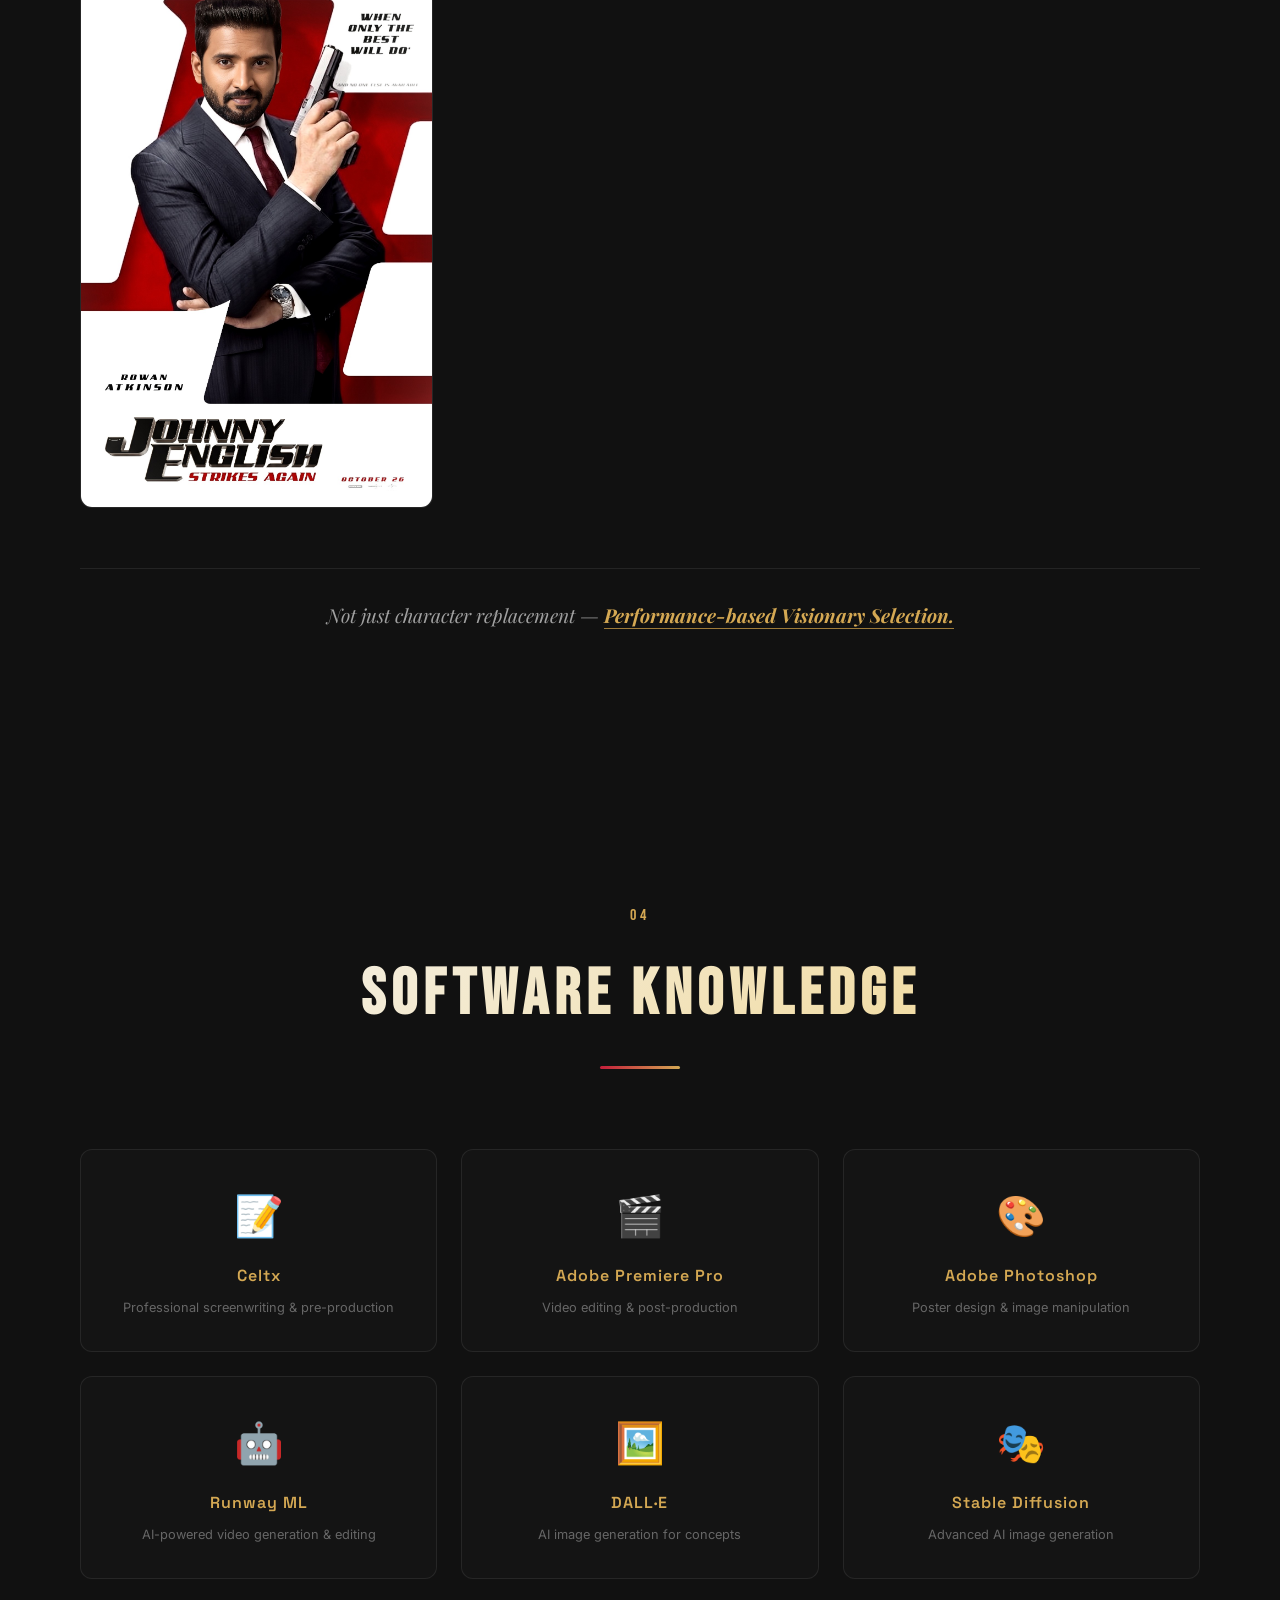
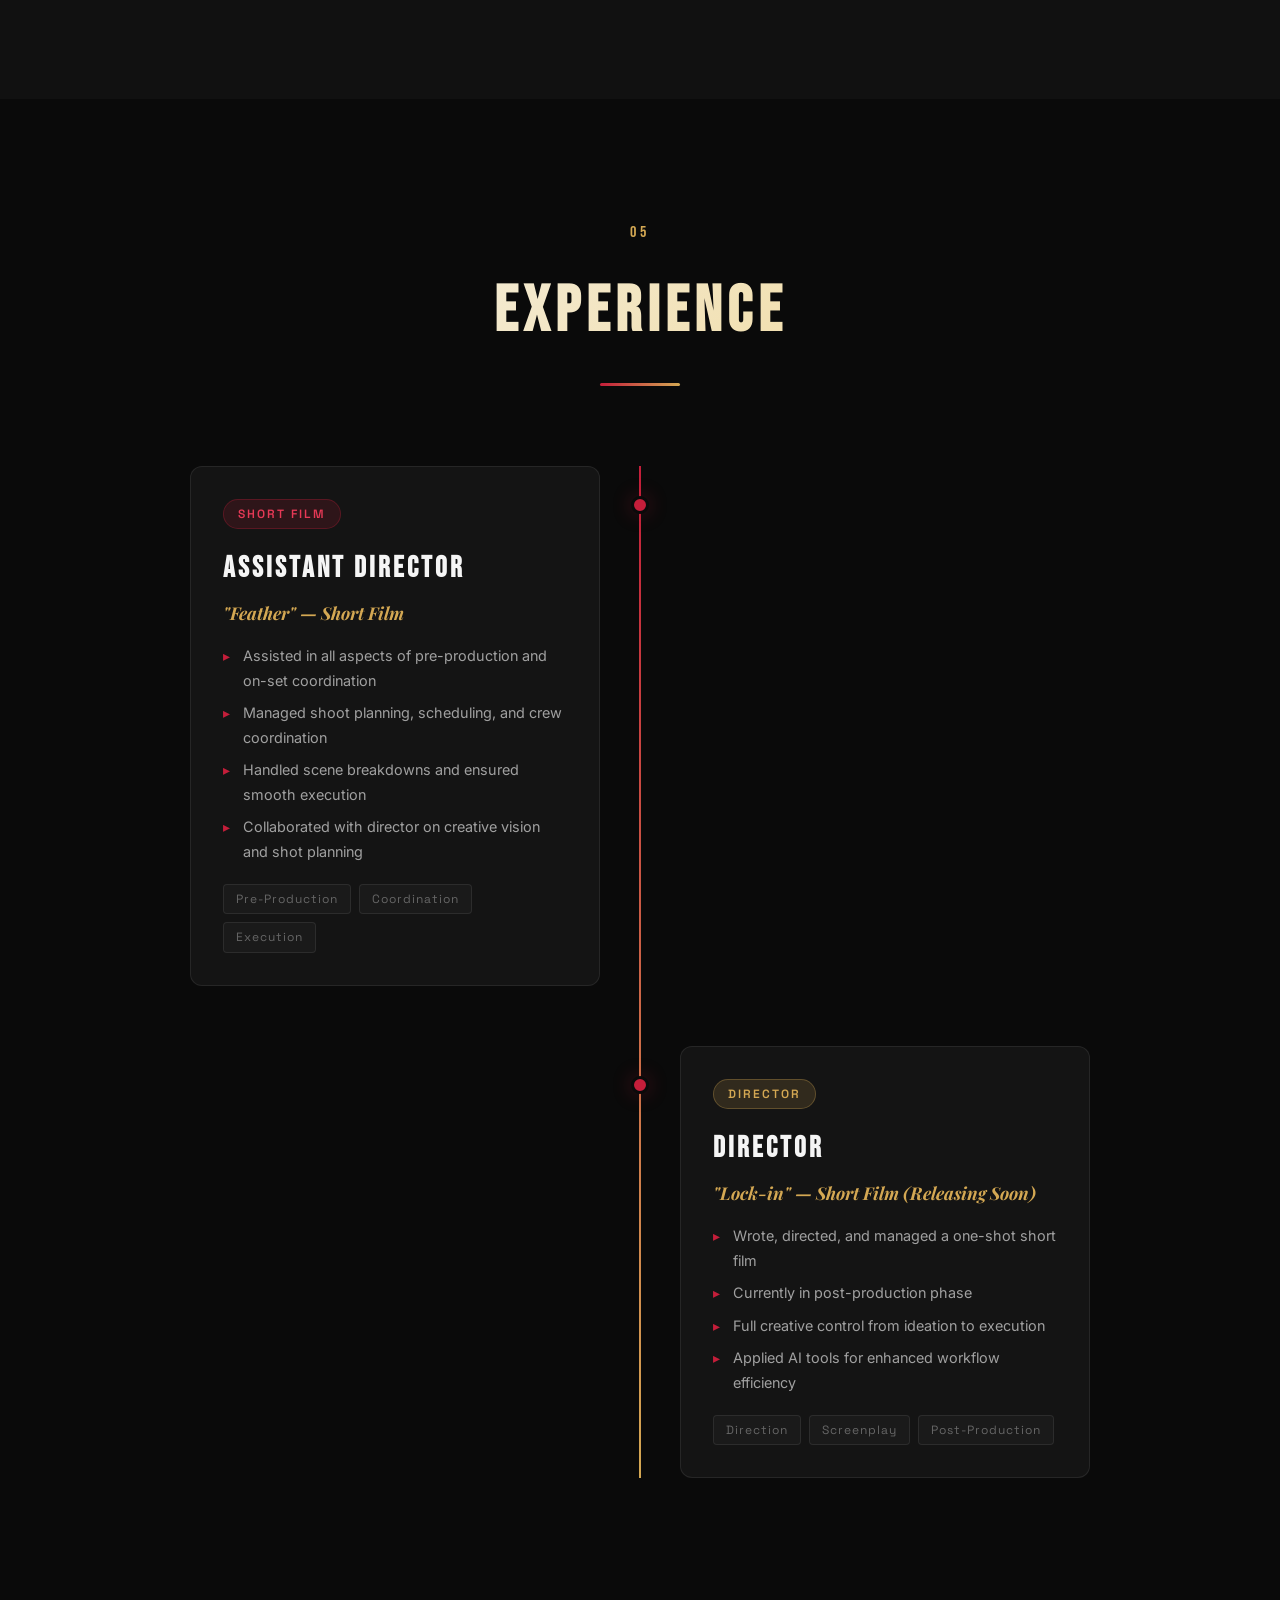
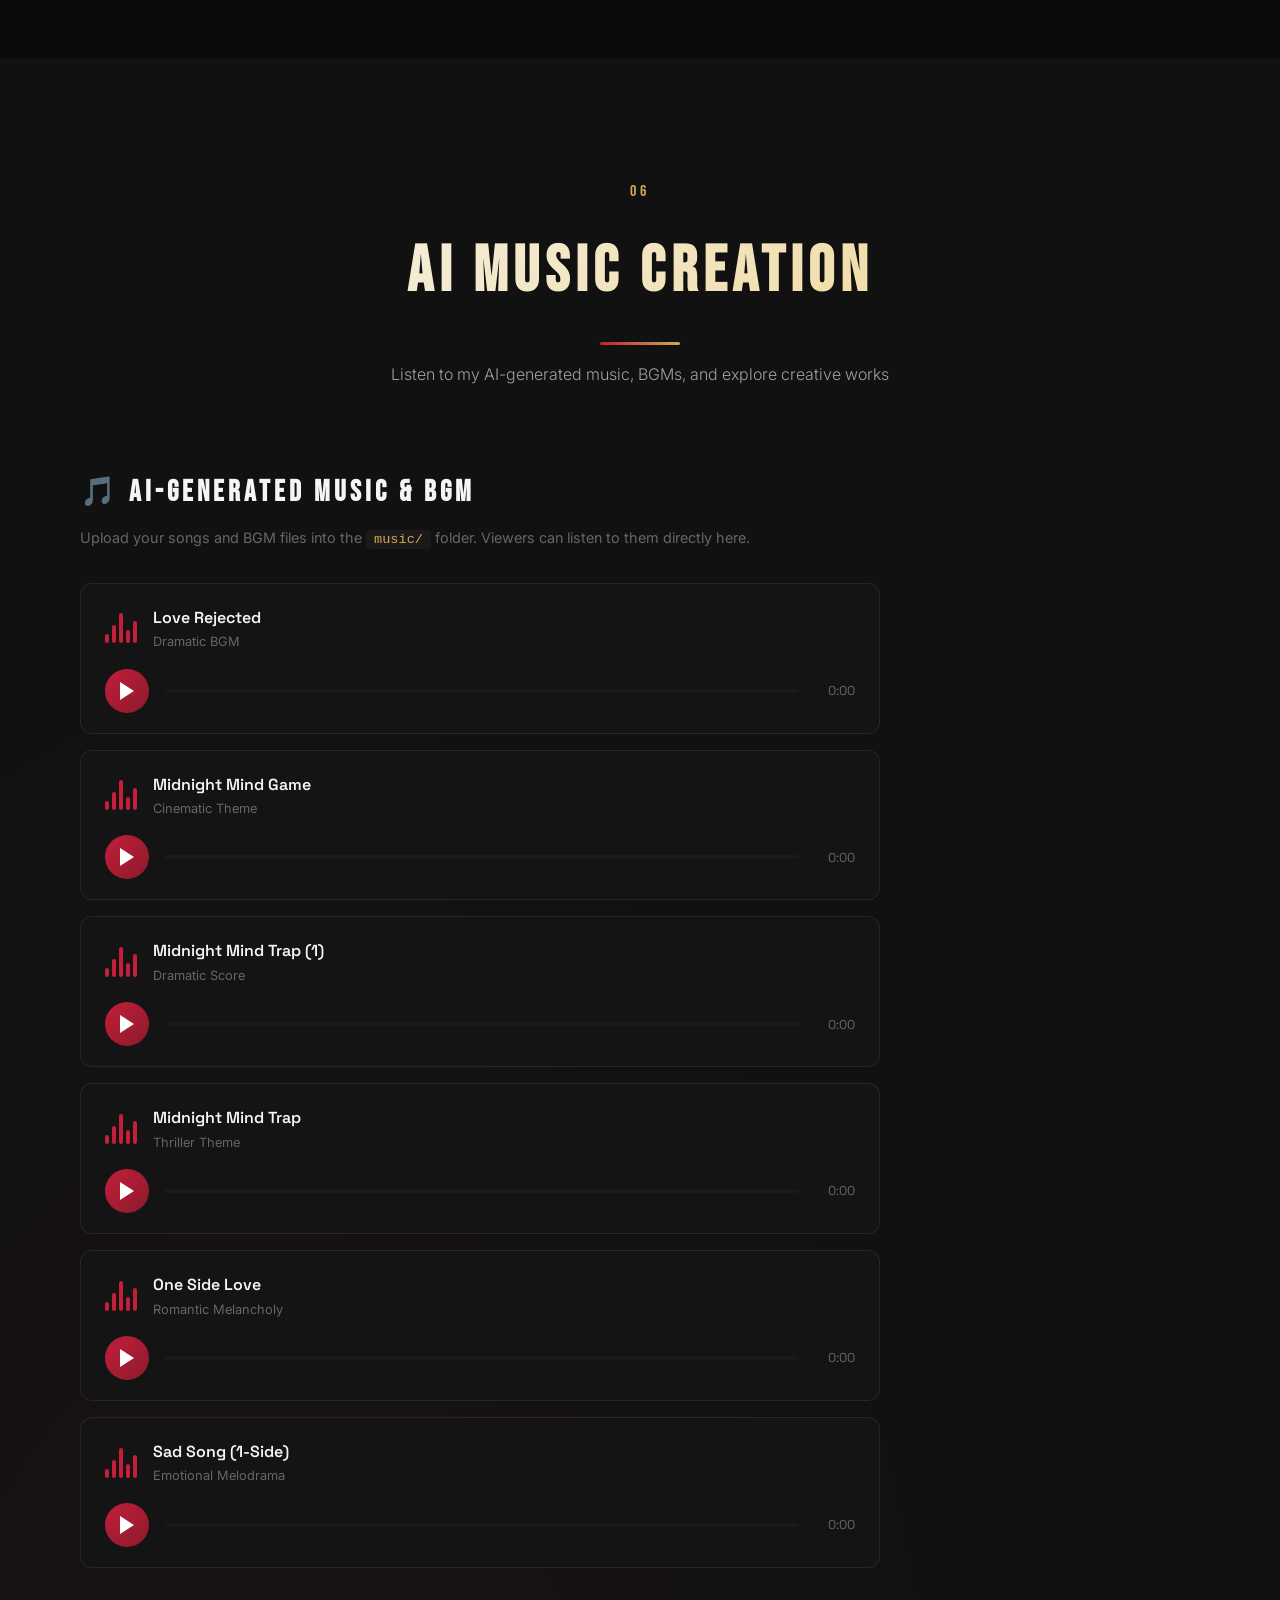
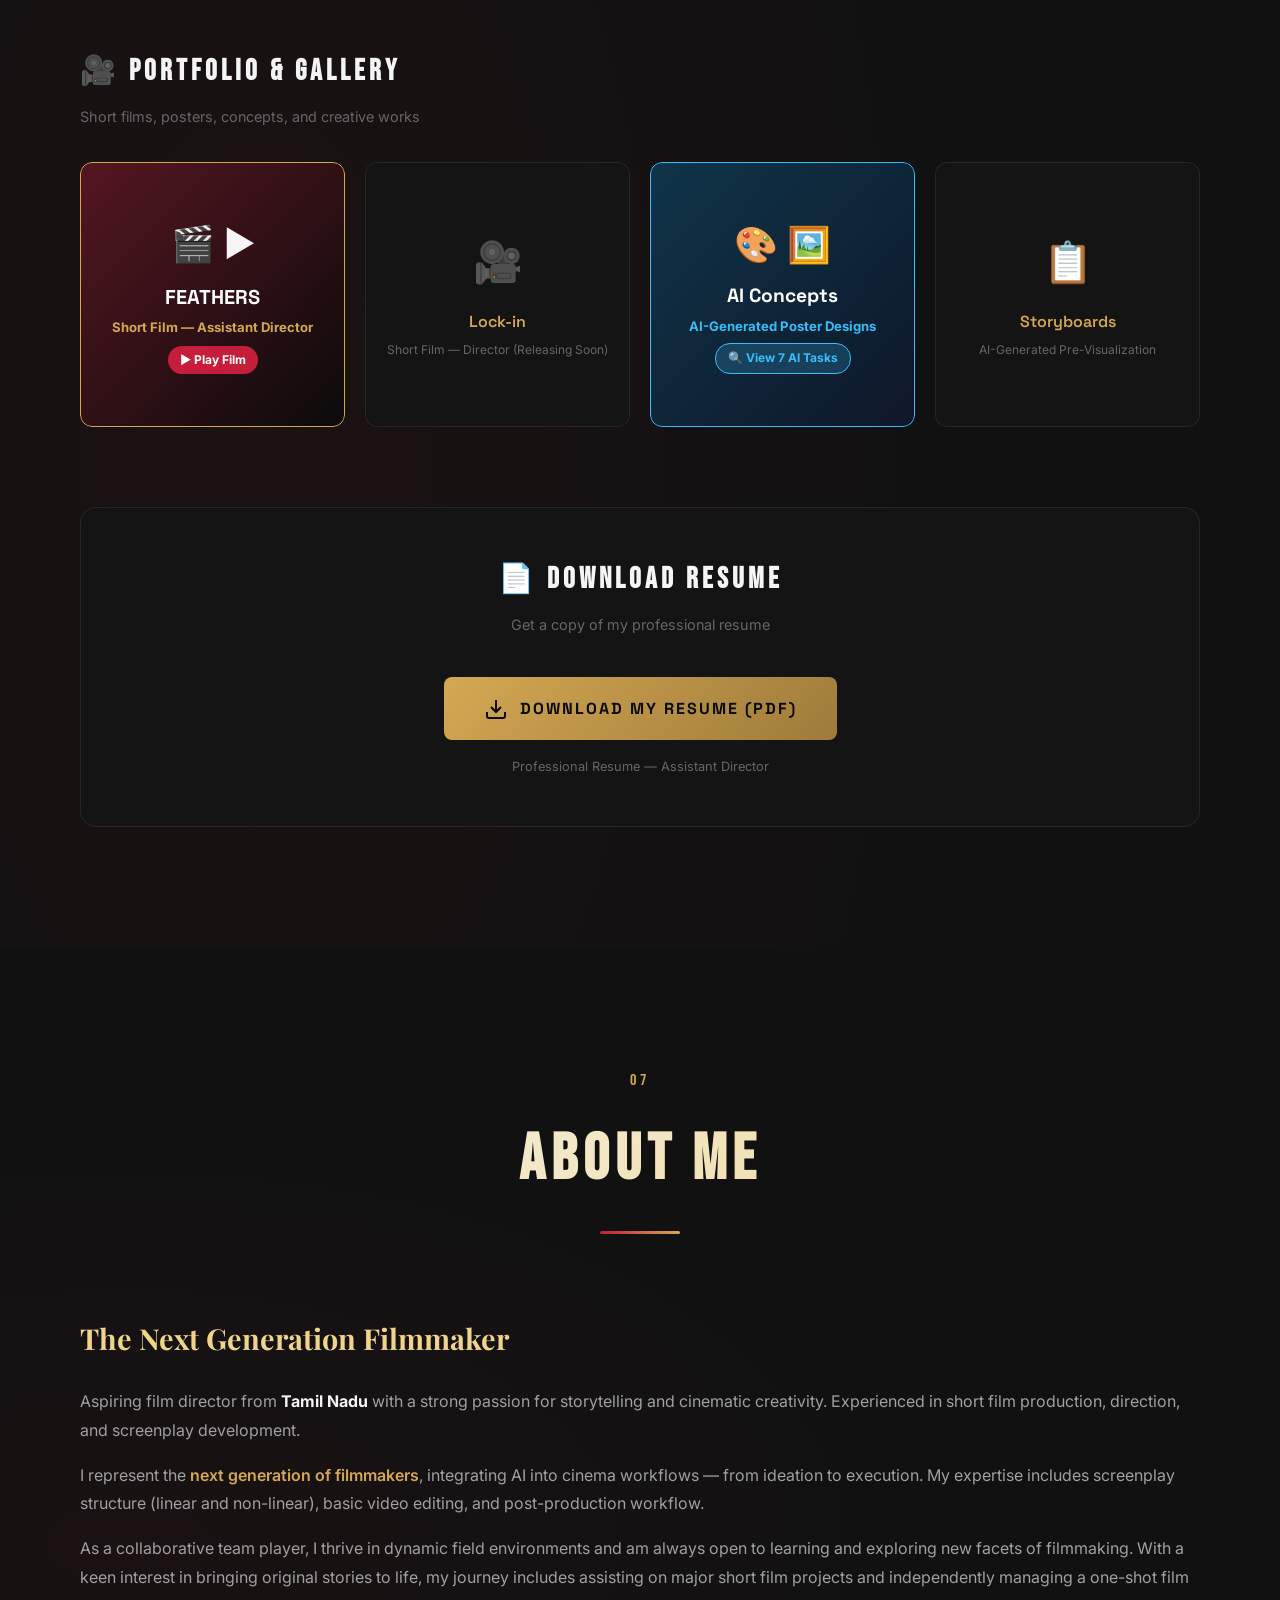
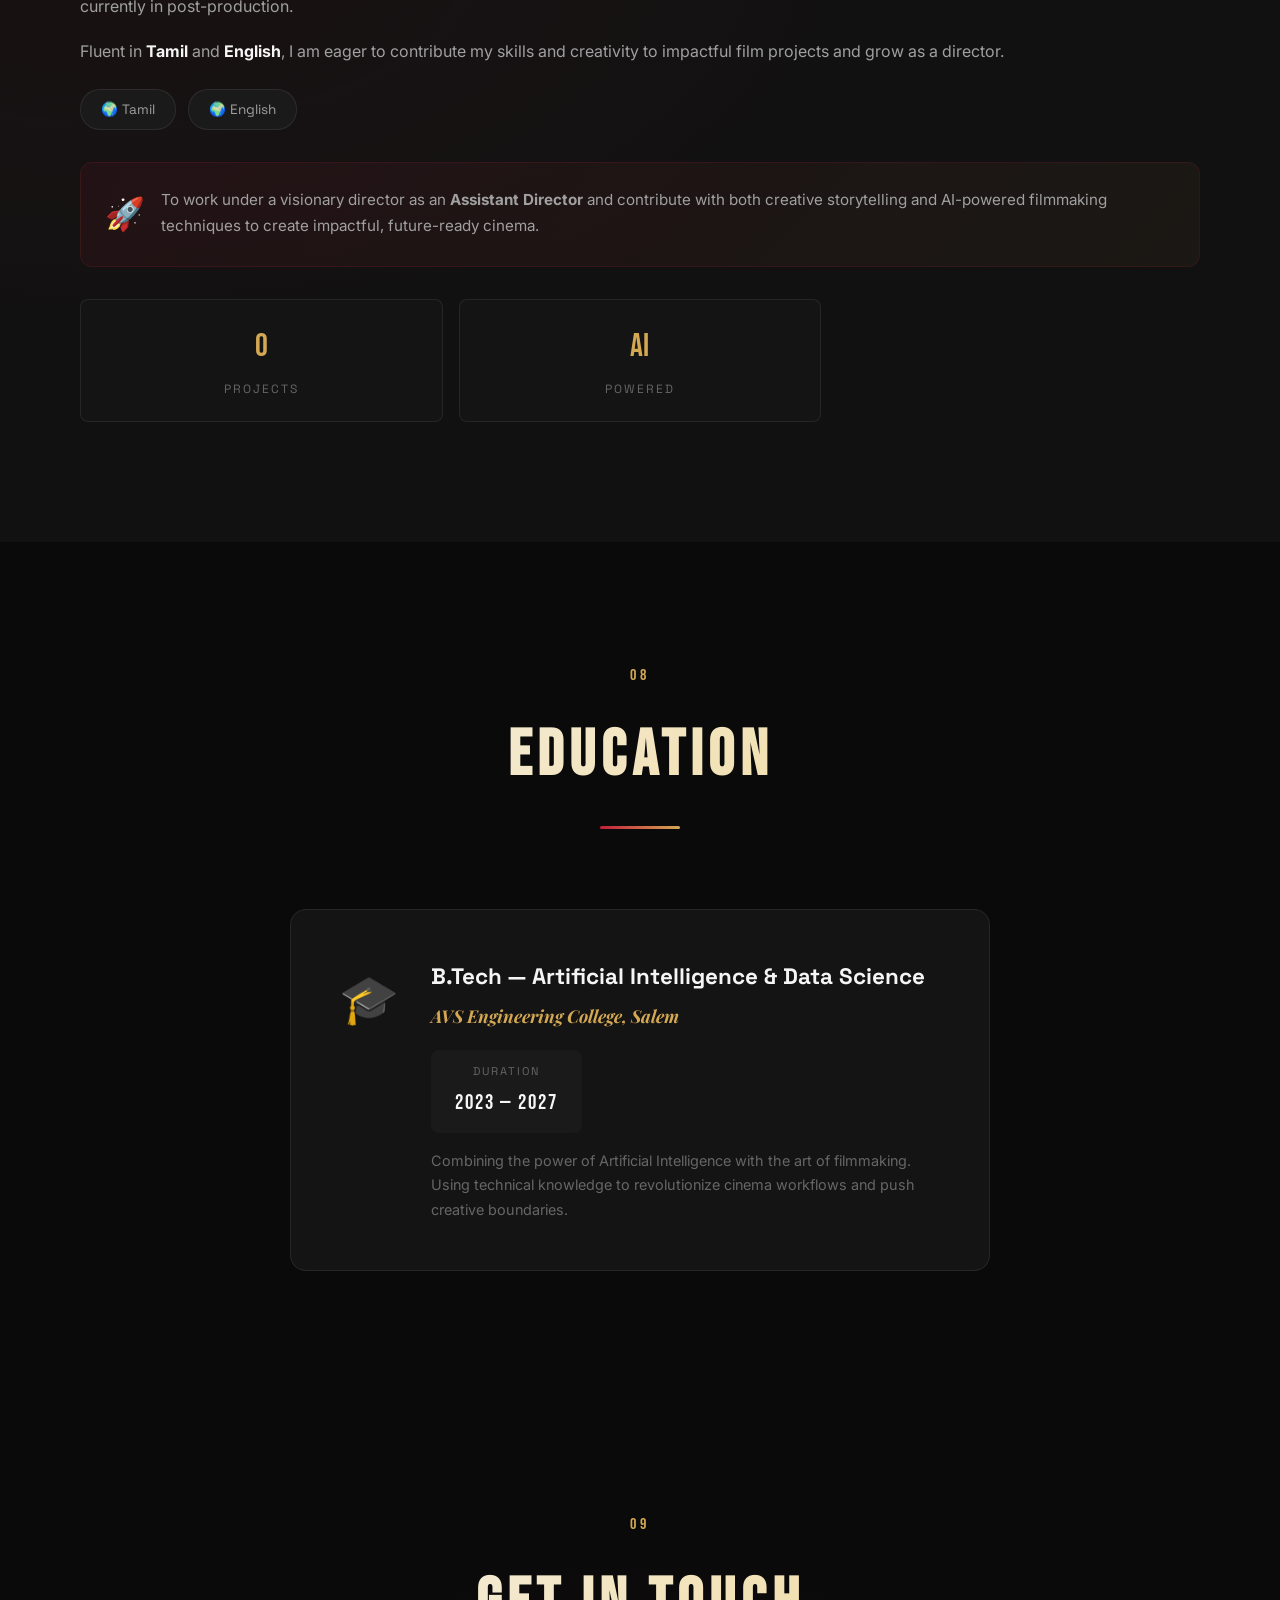
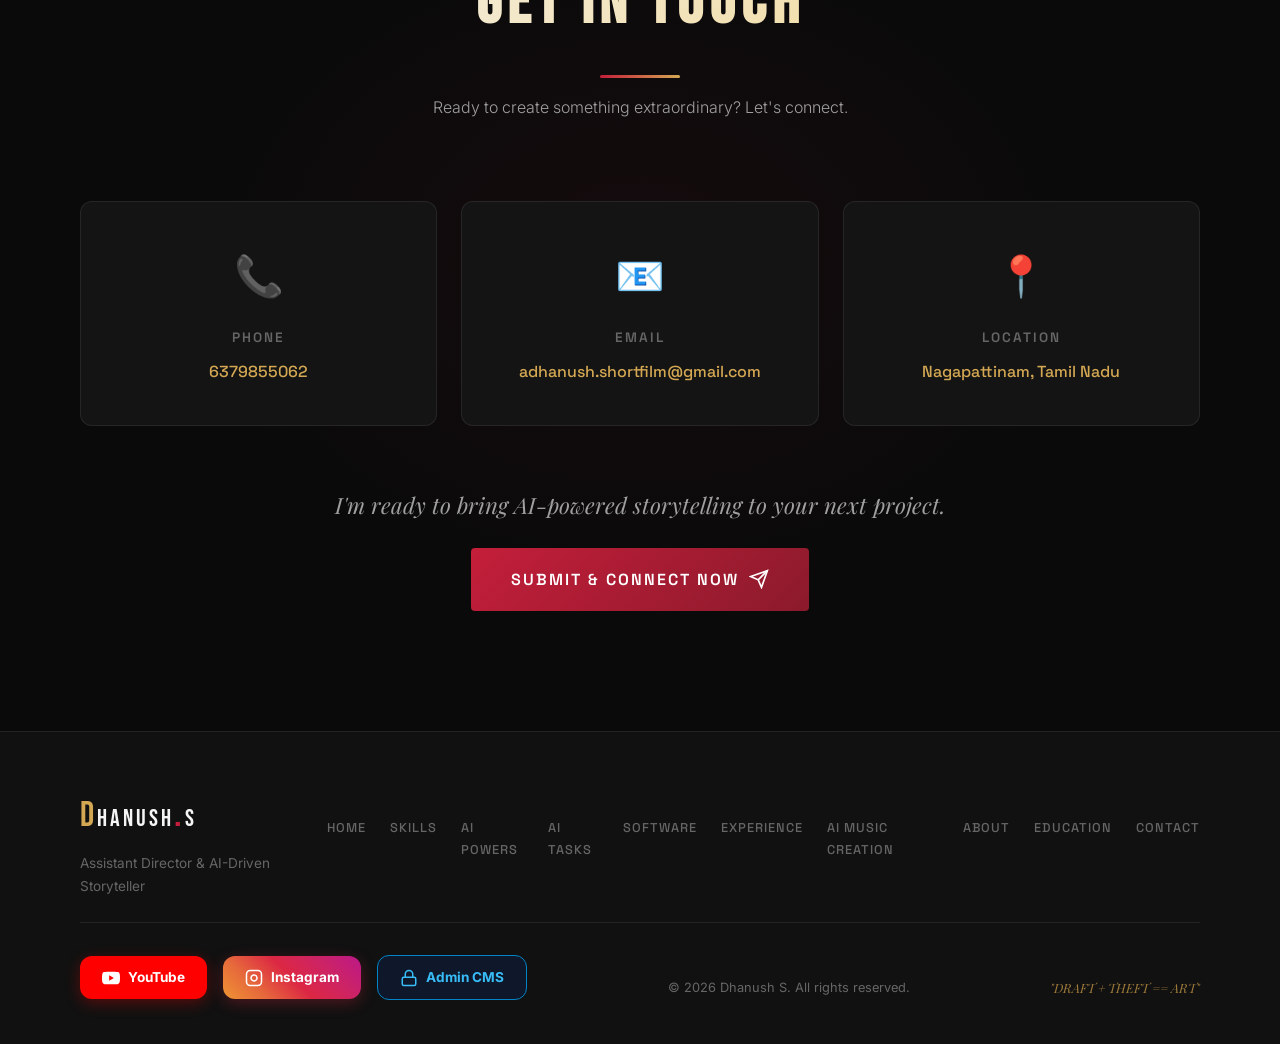
==== commit 2f8a5759: "Remove unreleased label from Lock-in short film and make AI Concepts card open tasks gallery modal" ====
--- a/index.html
+++ b/index.html
@@ -419,7 +419,7 @@
                     <div class="timeline-card">
                         <div class="card-badge director-badge">Director</div>
                         <h3 class="card-title">Director</h3>
-                        <h4 class="card-subtitle">"Lock-in" — Short Film (Unreleased)</h4>
+                        <h4 class="card-subtitle">"Lock-in" — Short Film (Releasing Soon)</h4>
                         <ul class="card-details">
                             <li>Wrote, directed, and managed a one-shot short film</li>
                             <li>Currently in post-production phase</li>
@@ -604,14 +604,15 @@
                         <div class="gallery-placeholder">
                             <span class="gallery-icon">🎥</span>
                             <h4>Lock-in</h4>
-                            <p>Short Film — Director (Unreleased)</p>
-                        </div>
-                    </div>
-                    <div class="gallery-item">
-                        <div class="gallery-placeholder">
-                            <span class="gallery-icon">🎨</span>
-                            <h4>AI Concepts</h4>
-                            <p>AI-Generated Poster Designs</p>
+                            <p>Short Film — Director (Releasing Soon)</p>
+                        </div>
+                    </div>
+                    <div class="gallery-item" onclick="openTasksGalleryModal()" style="cursor: pointer;">
+                        <div class="gallery-placeholder" style="background: linear-gradient(135deg, rgba(2,132,199,0.3), rgba(15,23,42,0.95)); border: 1px solid #38bdf8; box-shadow: 0 6px 20px rgba(56,189,248,0.25);">
+                            <span class="gallery-icon" style="font-size: 2.2rem; display: block; margin-bottom: 6px;">🎨 🖼️</span>
+                            <h4 style="font-size: 1.2rem; font-weight: 800; color: #fff; margin-bottom: 2px;">AI Concepts</h4>
+                            <p style="font-size: 0.82rem; color: #38bdf8; font-weight: 700; margin-bottom: 6px;">AI-Generated Poster Designs</p>
+                            <span style="display: inline-block; padding: 4px 12px; background: rgba(56,189,248,0.2); border: 1px solid #38bdf8; color: #38bdf8; font-size: 0.75rem; font-weight: bold; border-radius: 15px;">🔍 View 7 AI Tasks</span>
                         </div>
                     </div>
                     <div class="gallery-item">
@@ -793,6 +794,69 @@
             <button onclick="closeVideoModal()" style="position:absolute; top:12px; right:12px; z-index:10; background:rgba(196,30,58,0.9); border:none; color:#fff; width:40px; height:40px; border-radius:50%; font-size:20px; font-weight:bold; cursor:pointer; display:flex; align-items:center; justify-content:center; box-shadow:0 4px 10px rgba(0,0,0,0.5);">✕</button>
             <iframe id="videoIframe" src="" style="width:100%; height:100%; border:none;" allow="accelerometer; autoplay; clipboard-write; encrypted-media; gyroscope; picture-in-picture" allowfullscreen></iframe>
         </div>
+    <!-- AI Concepts Poster Gallery Modal -->
+    <div id="tasksGalleryModal" class="tasks-gallery-modal" style="display:none; position:fixed; inset:0; z-index:99999; background:rgba(0,0,0,0.95); backdrop-filter:blur(12px); align-items:center; justify-content:center; padding:24px; overflow-y:auto;">
+        <div style="position:relative; width:100%; max-width:1100px; max-height:90vh; background:#0b0f19; border-radius:20px; border:1px solid rgba(56,189,248,0.4); box-shadow:0 25px 60px rgba(0,0,0,0.9); padding:32px; overflow-y:auto;">
+            <div style="display:flex; justify-content:space-between; align-items:center; margin-bottom:20px; border-bottom:1px solid #1f2937; padding-bottom:14px;">
+                <div>
+                    <h3 style="font-size:1.5rem; font-weight:800; color:#fff;">🎨 AI-Generated Poster Designs & Selection Tasks</h3>
+                    <p style="font-size:0.85rem; color:#38bdf8;">Created for 'Dude' Movie Assistant Director Selection Round 2</p>
+                </div>
+                <button onclick="closeTasksGalleryModal()" style="background:rgba(225,29,72,0.8); border:none; color:#fff; width:38px; height:38px; border-radius:50%; font-size:18px; font-weight:bold; cursor:pointer; display:flex; align-items:center; justify-content:center;">✕</button>
+            </div>
+            
+            <div style="display:grid; grid-template-columns:repeat(auto-fit, minmax(240px, 1fr)); gap:20px;">
+                <div style="background:#111827; border-radius:14px; overflow:hidden; border:1px solid #1f2937;">
+                    <img src="assets/tasks/task1.jpg" alt="Pulp Fiction - Aishwarya Rai" style="width:100%; height:260px; object-fit:cover;">
+                    <div style="padding:12px;">
+                        <h4 style="font-size:1rem; font-weight:700; color:#fff;">Pulp Fiction</h4>
+                        <p style="font-size:0.8rem; color:#38bdf8;">Aishwarya Rai — Strategic Selection</p>
+                    </div>
+                </div>
+                <div style="background:#111827; border-radius:14px; overflow:hidden; border:1px solid #1f2937;">
+                    <img src="assets/tasks/task2.jpg" alt="Fury - Dhanush" style="width:100%; height:260px; object-fit:cover;">
+                    <div style="padding:12px;">
+                        <h4 style="font-size:1rem; font-weight:700; color:#fff;">Fury</h4>
+                        <p style="font-size:0.8rem; color:#38bdf8;">Dhanush — Performance Concept</p>
+                    </div>
+                </div>
+                <div style="background:#111827; border-radius:14px; overflow:hidden; border:1px solid #1f2937;">
+                    <img src="assets/tasks/task3.jpg" alt="Doctor Strange" style="width:100%; height:260px; object-fit:cover;">
+                    <div style="padding:12px;">
+                        <h4 style="font-size:1rem; font-weight:700; color:#fff;">Multiverse of Madness</h4>
+                        <p style="font-size:0.8rem; color:#38bdf8;">Performance Based Concept</p>
+                    </div>
+                </div>
+                <div style="background:#111827; border-radius:14px; overflow:hidden; border:1px solid #1f2937;">
+                    <img src="assets/tasks/task4.png" alt="Pulp Fiction - Nayanthara" style="width:100%; height:260px; object-fit:cover;">
+                    <div style="padding:12px;">
+                        <h4 style="font-size:1rem; font-weight:700; color:#fff;">Pulp Fiction</h4>
+                        <p style="font-size:0.8rem; color:#38bdf8;">Nayanthara — Selection Task</p>
+                    </div>
+                </div>
+                <div style="background:#111827; border-radius:14px; overflow:hidden; border:1px solid #1f2937;">
+                    <img src="assets/tasks/task5.png" alt="Pulp Fiction - Trisha" style="width:100%; height:260px; object-fit:cover;">
+                    <div style="padding:12px;">
+                        <h4 style="font-size:1rem; font-weight:700; color:#fff;">Pulp Fiction</h4>
+                        <p style="font-size:0.8rem; color:#38bdf8;">Trisha Krishnan — Concept</p>
+                    </div>
+                </div>
+                <div style="background:#111827; border-radius:14px; overflow:hidden; border:1px solid #1f2937;">
+                    <img src="assets/tasks/task6.jpg" alt="House of the Dragon" style="width:100%; height:260px; object-fit:cover;">
+                    <div style="padding:12px;">
+                        <h4 style="font-size:1rem; font-weight:700; color:#fff;">House of the Dragon</h4>
+                        <p style="font-size:0.8rem; color:#38bdf8;">Tamannaah Bhatia — Concept</p>
+                    </div>
+                </div>
+                <div style="background:#111827; border-radius:14px; overflow:hidden; border:1px solid #1f2937;">
+                    <img src="assets/tasks/task7.jpg" alt="Johnny English" style="width:100%; height:260px; object-fit:cover;">
+                    <div style="padding:12px;">
+                        <h4 style="font-size:1rem; font-weight:700; color:#fff;">Johnny English</h4>
+                        <p style="font-size:0.8rem; color:#38bdf8;">Santhanam — Concept</p>
+                    </div>
+                </div>
+            </div>
+        </div>
     </div>
 
     <script src="script.js"></script>
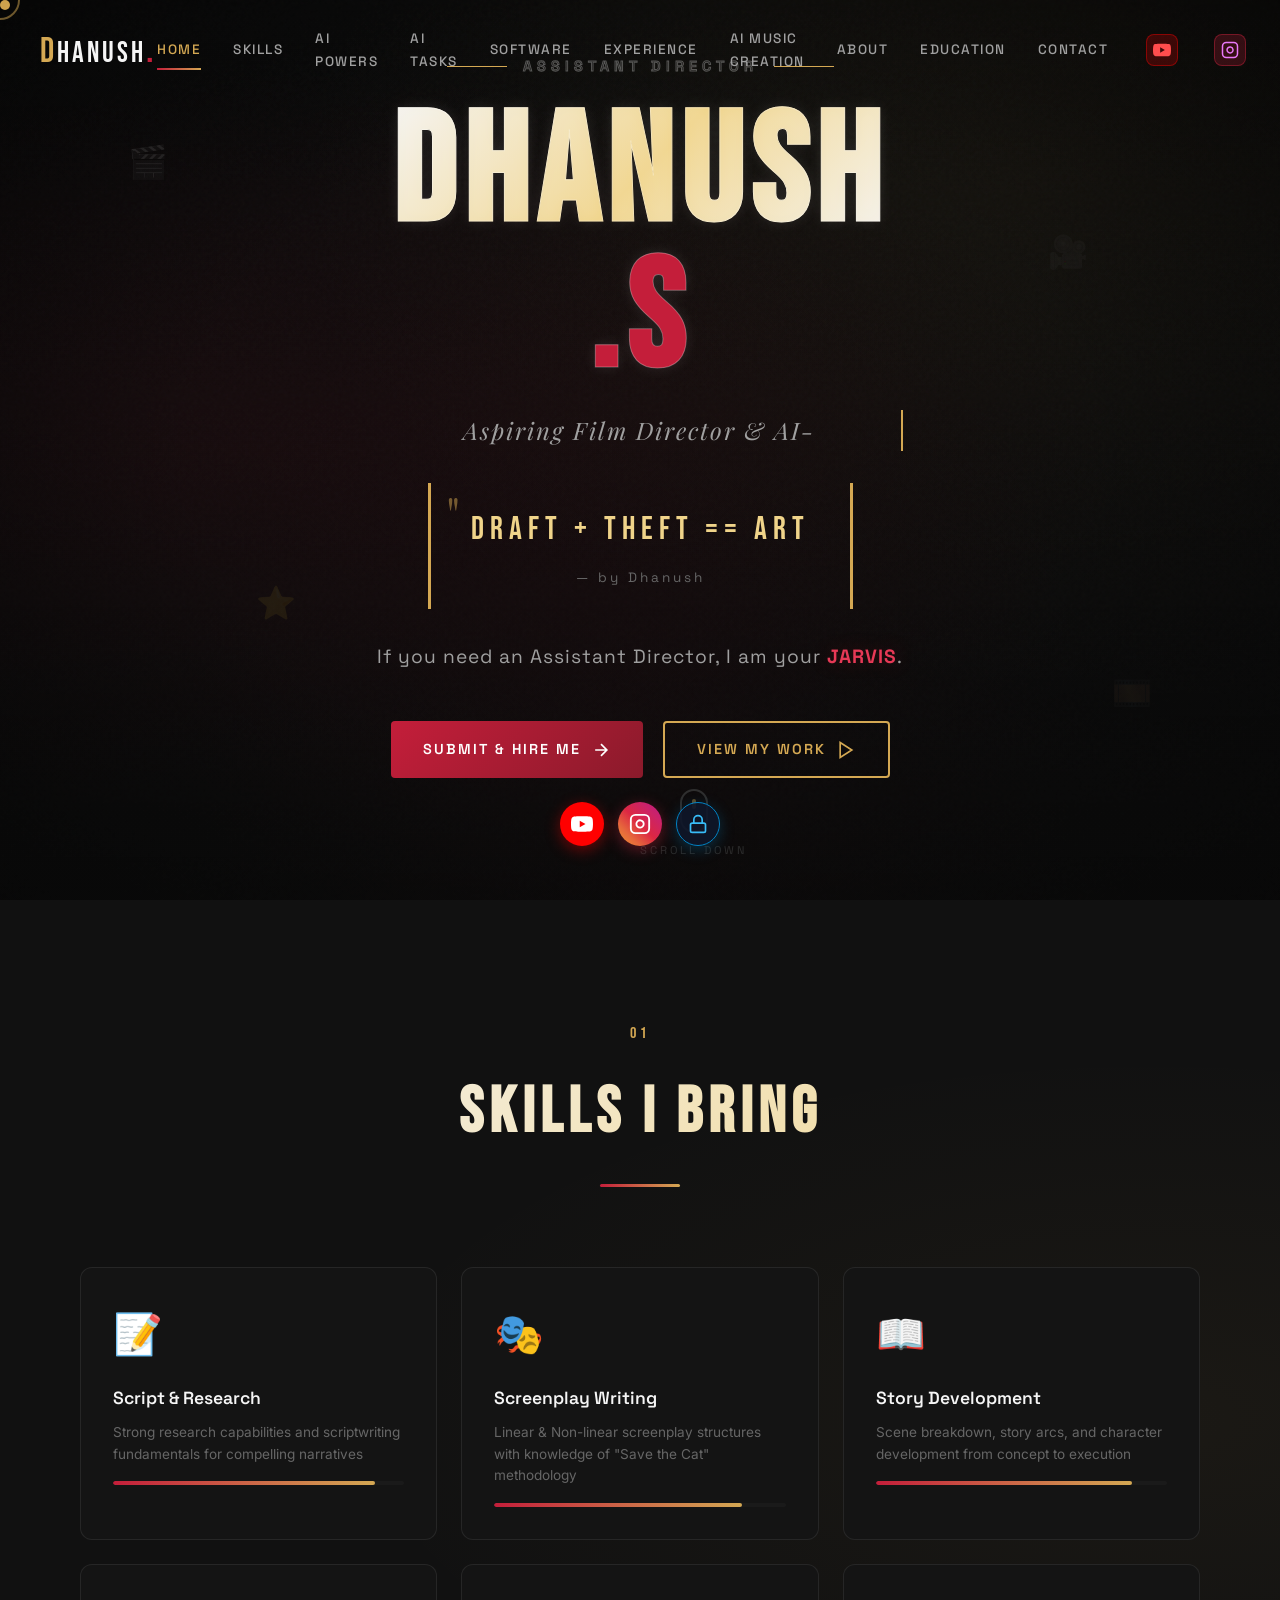
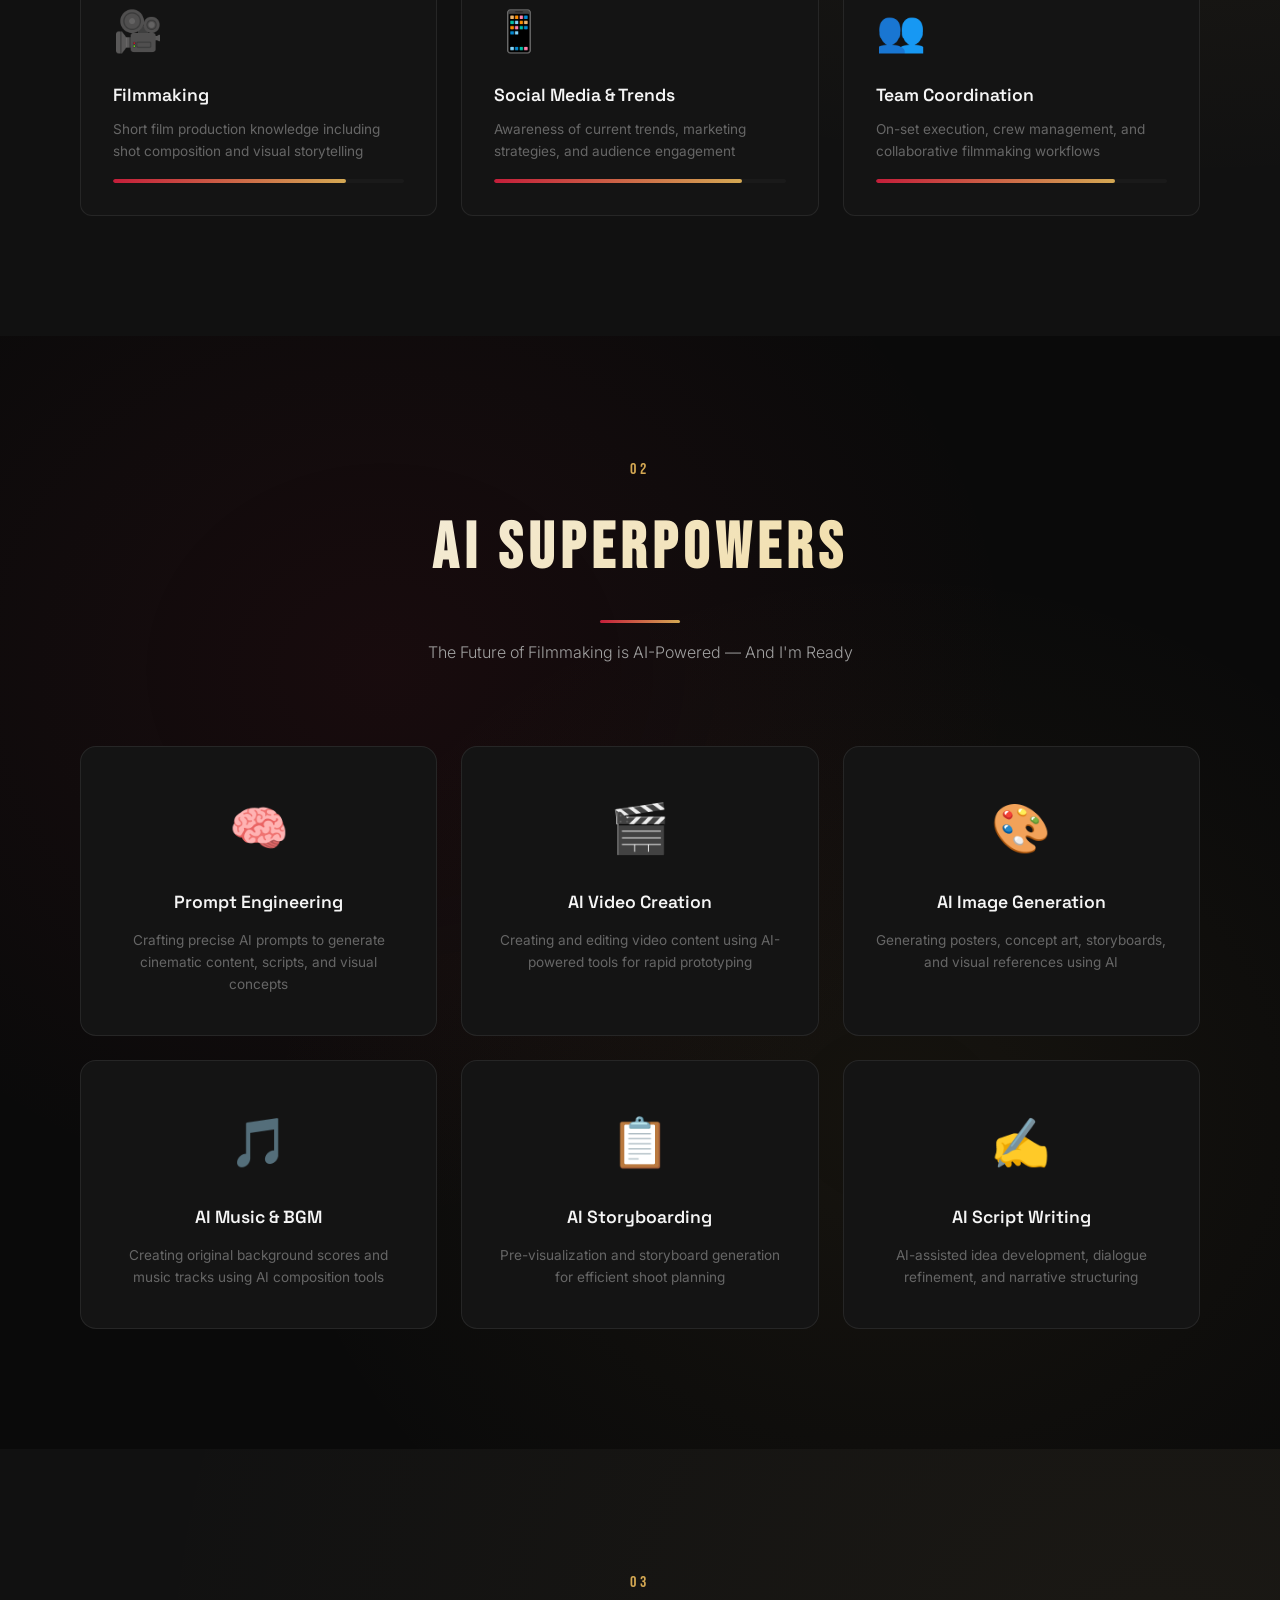
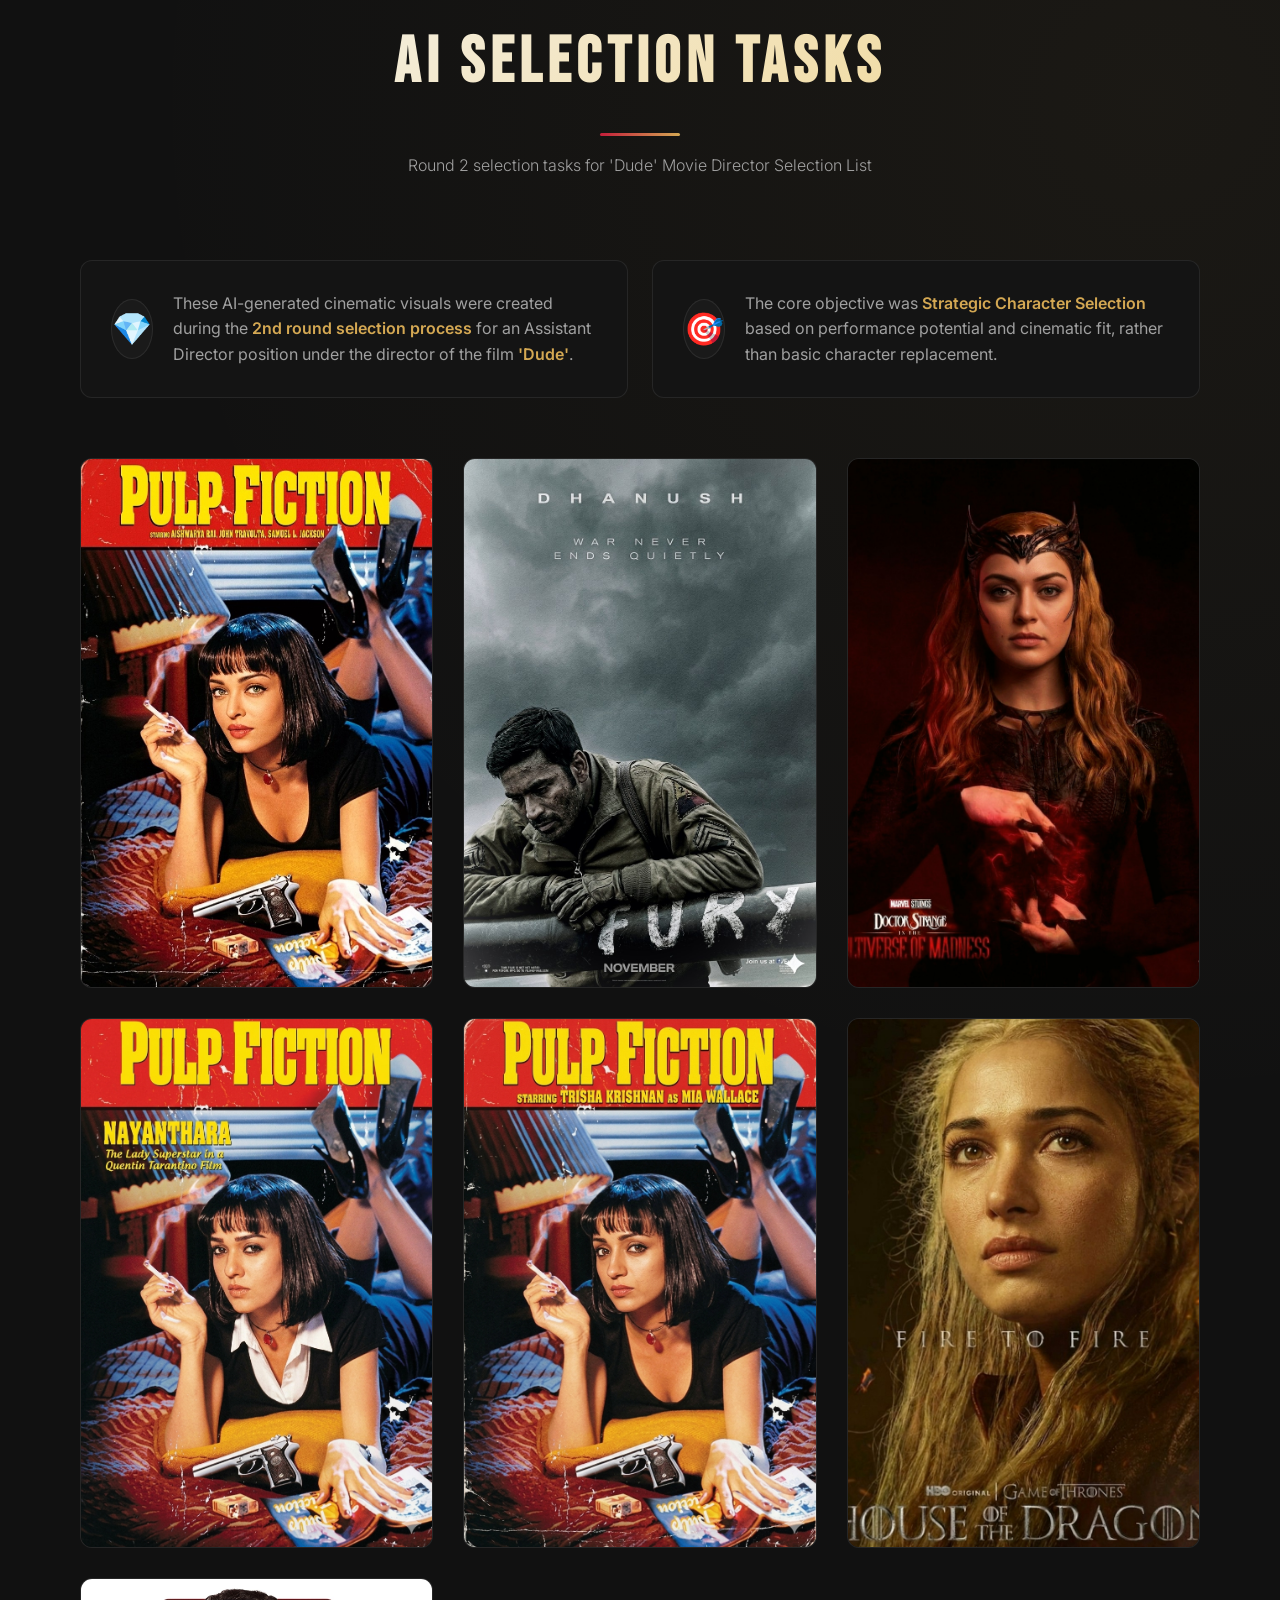
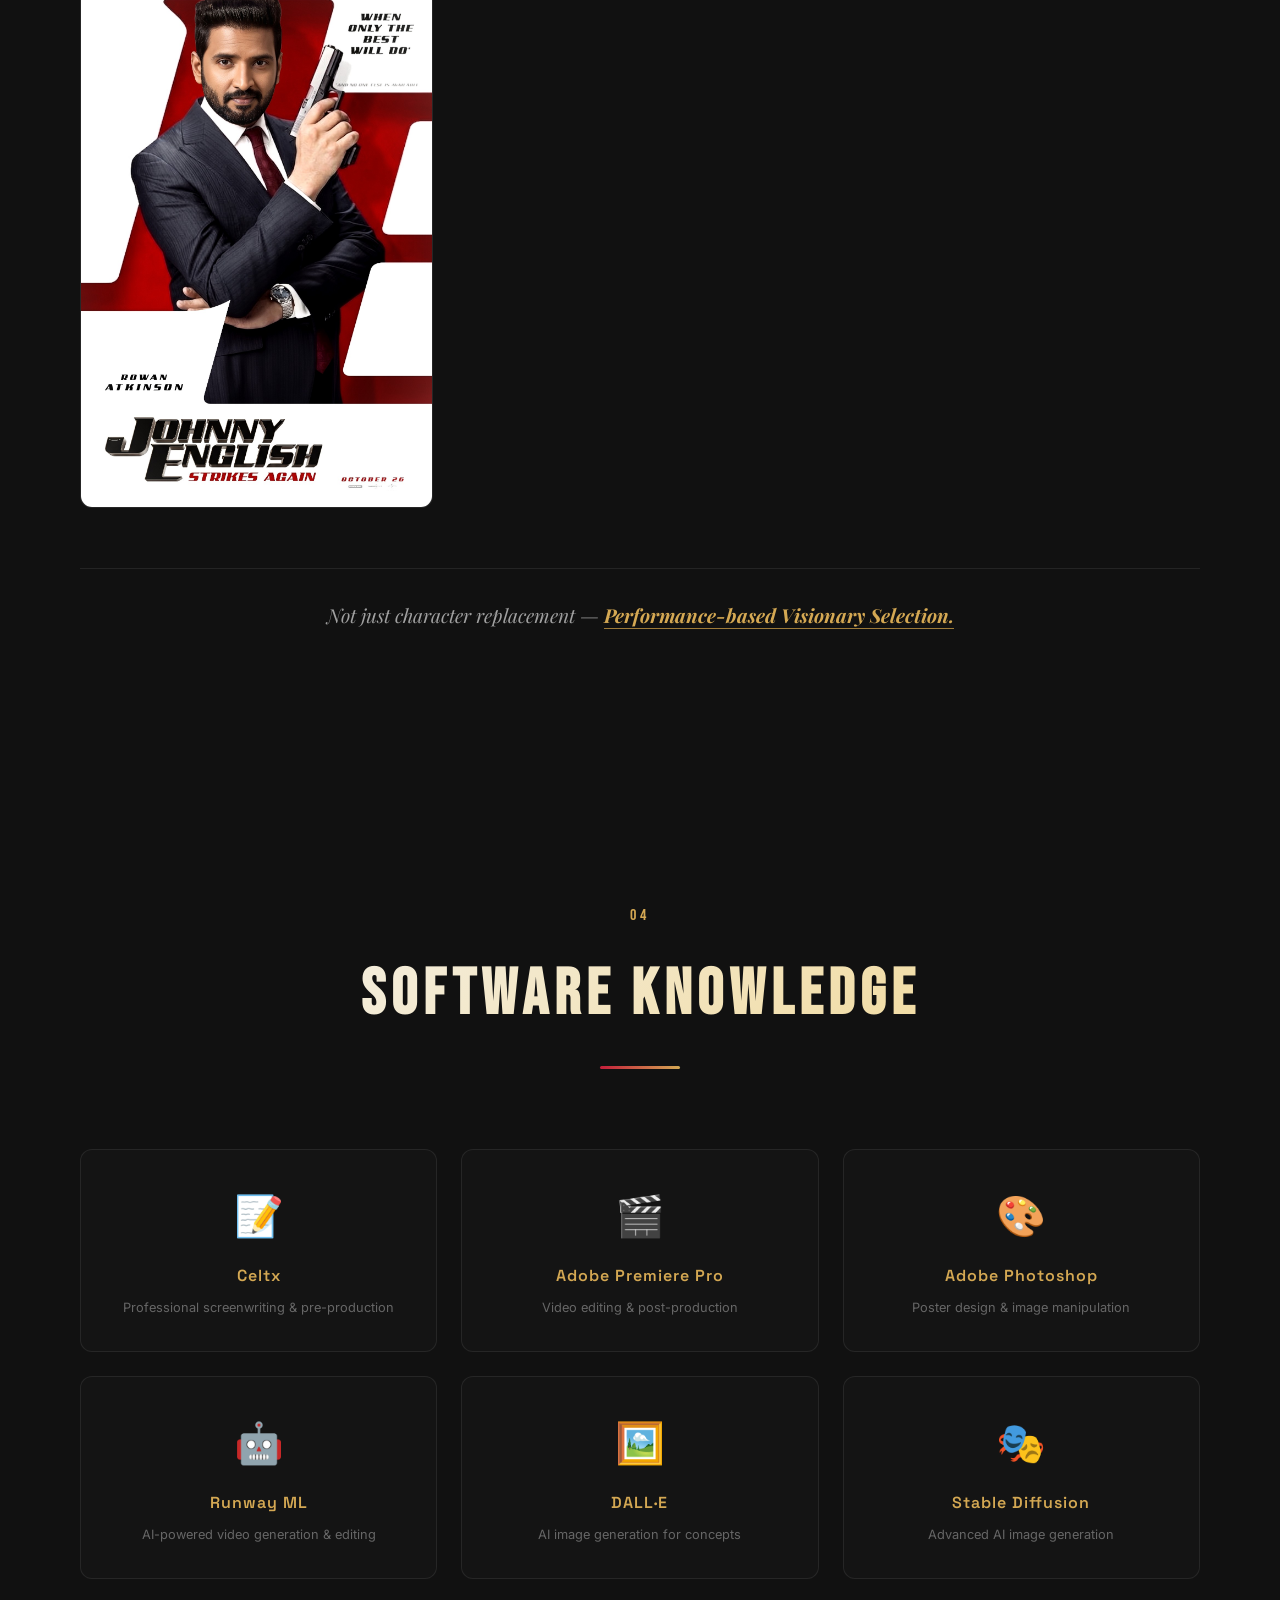
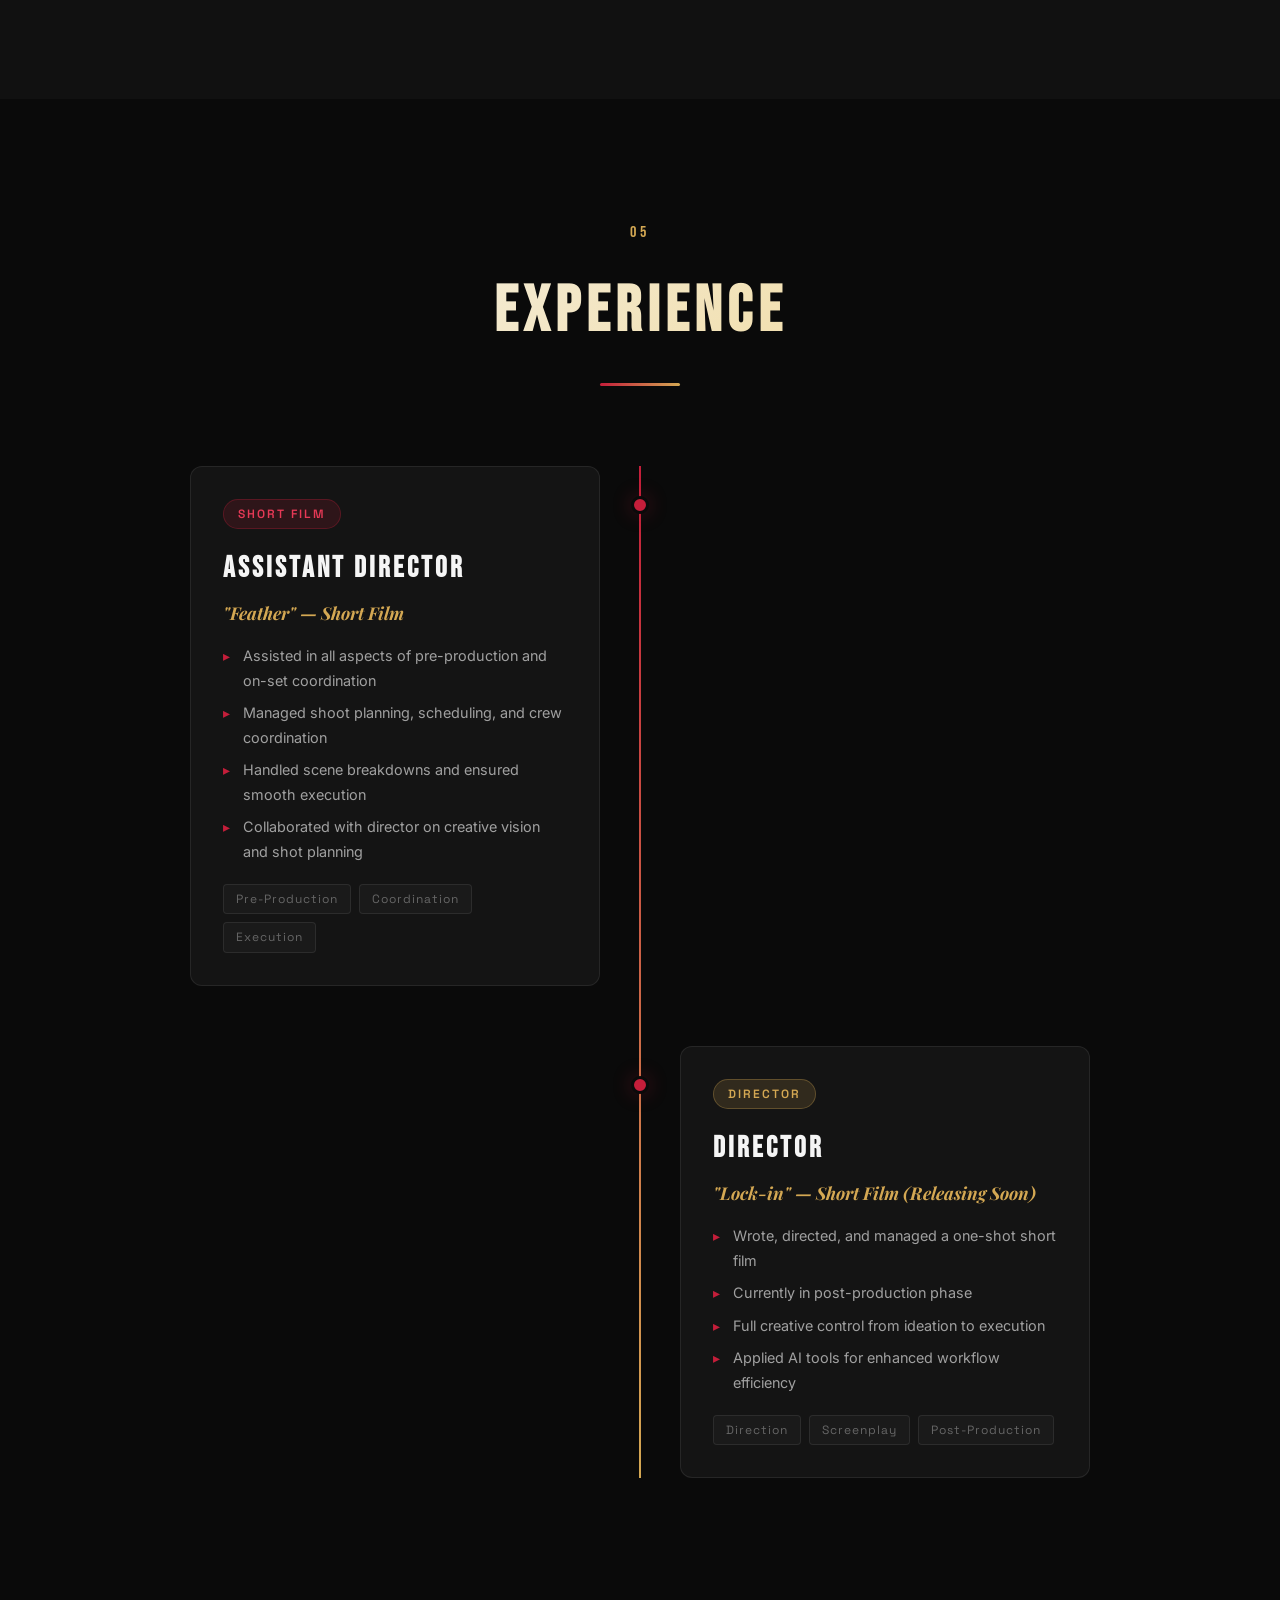
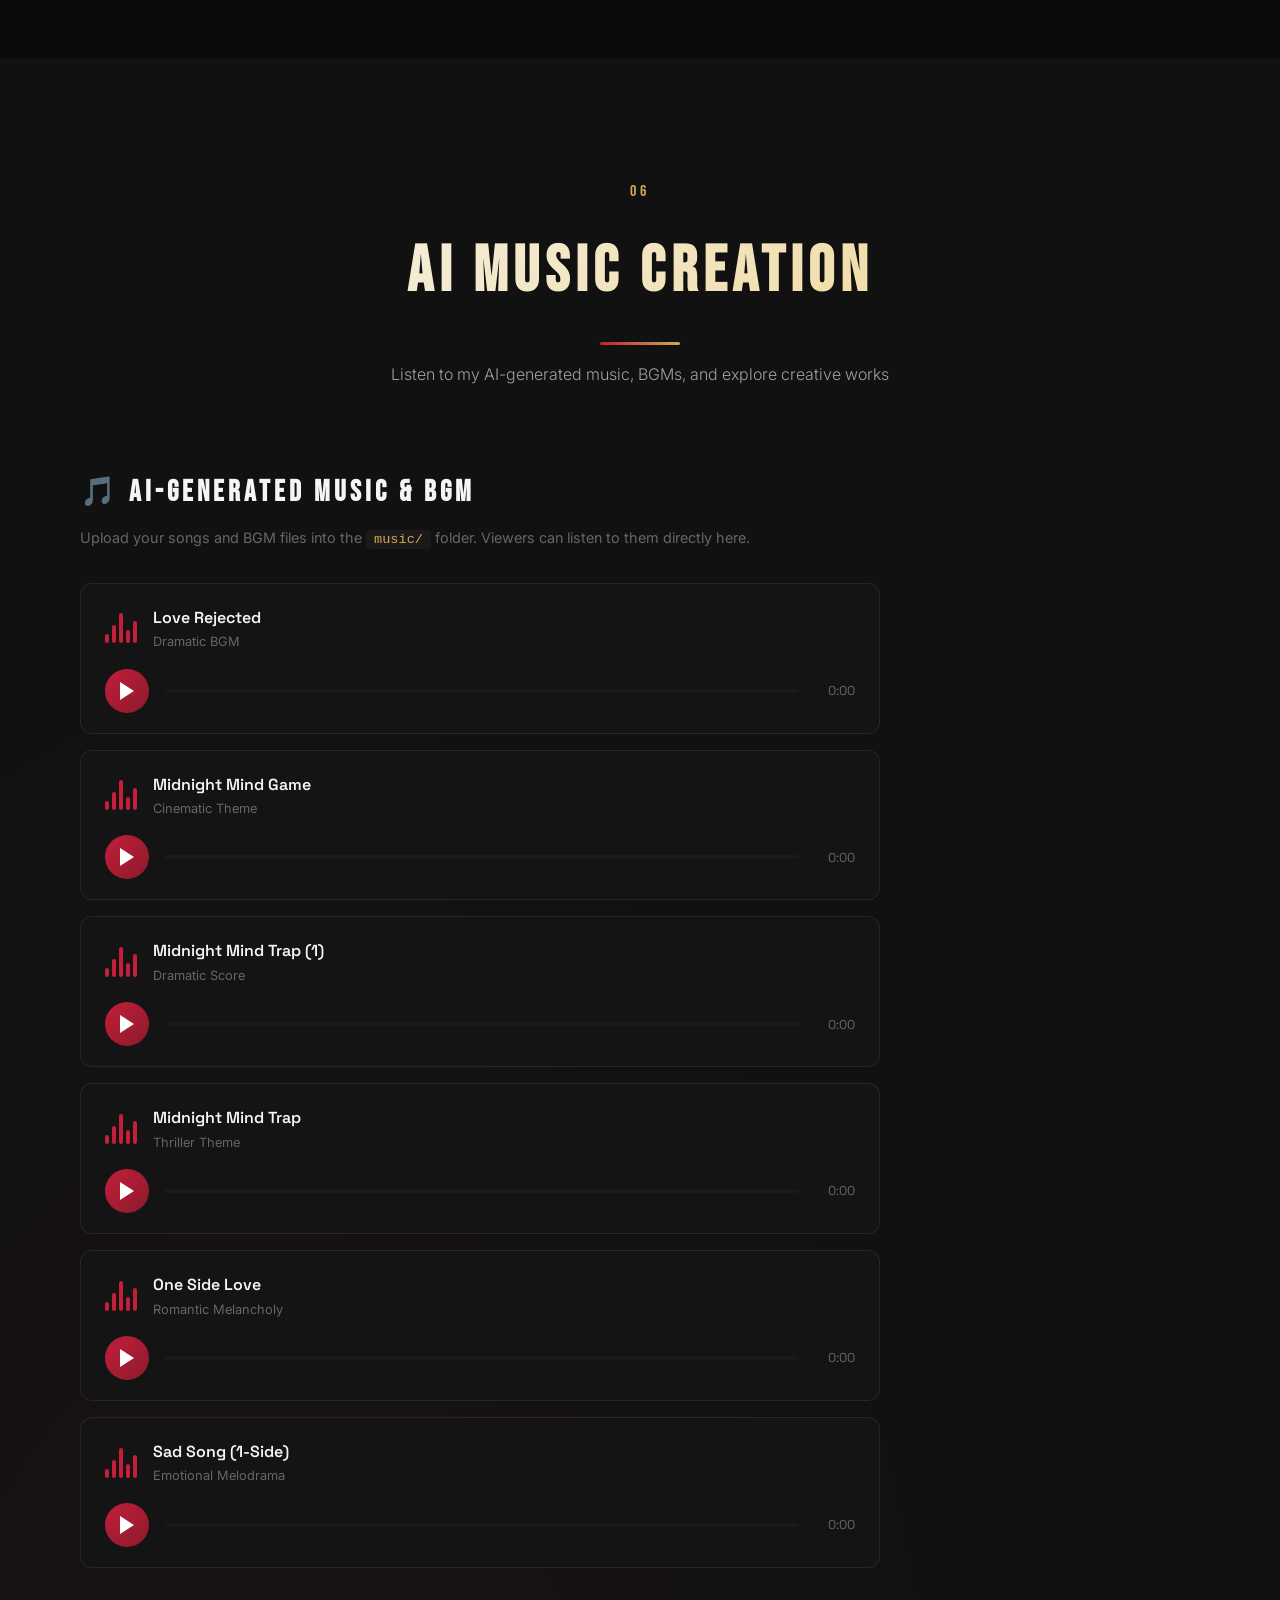
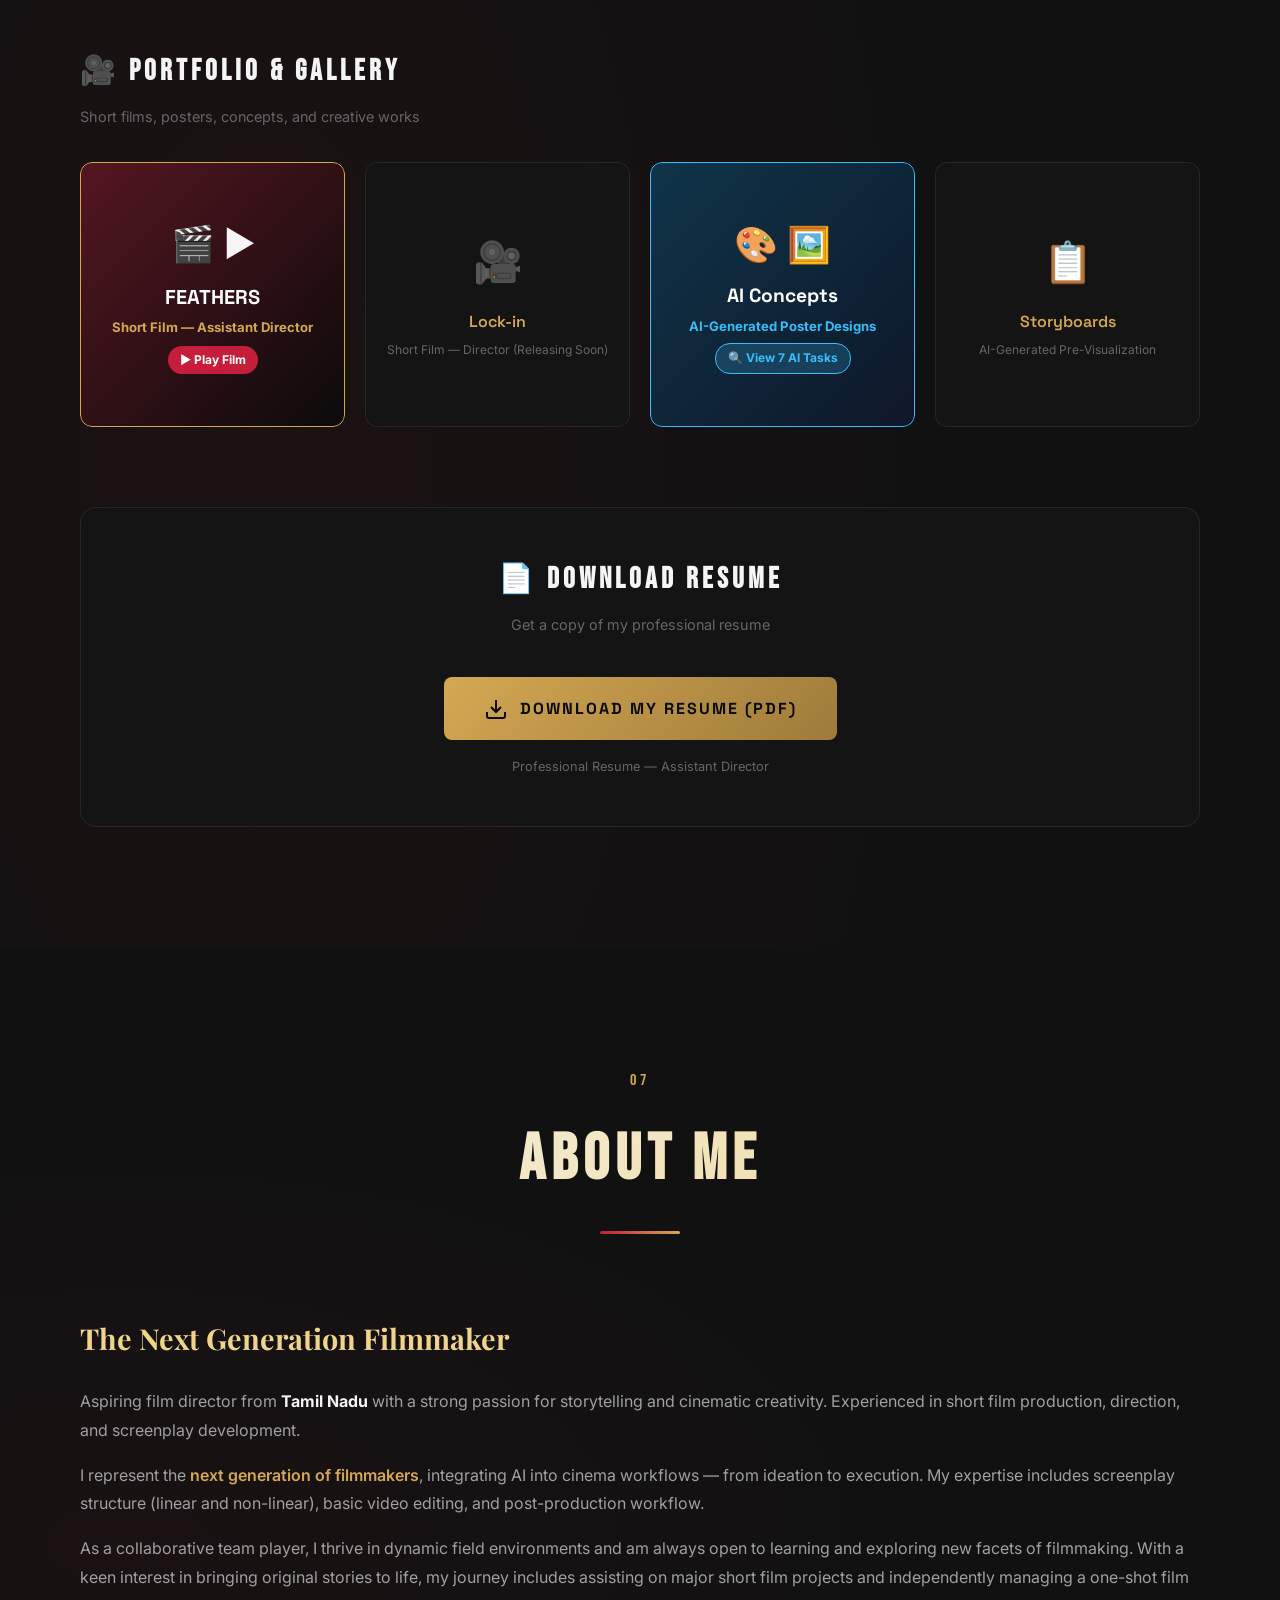
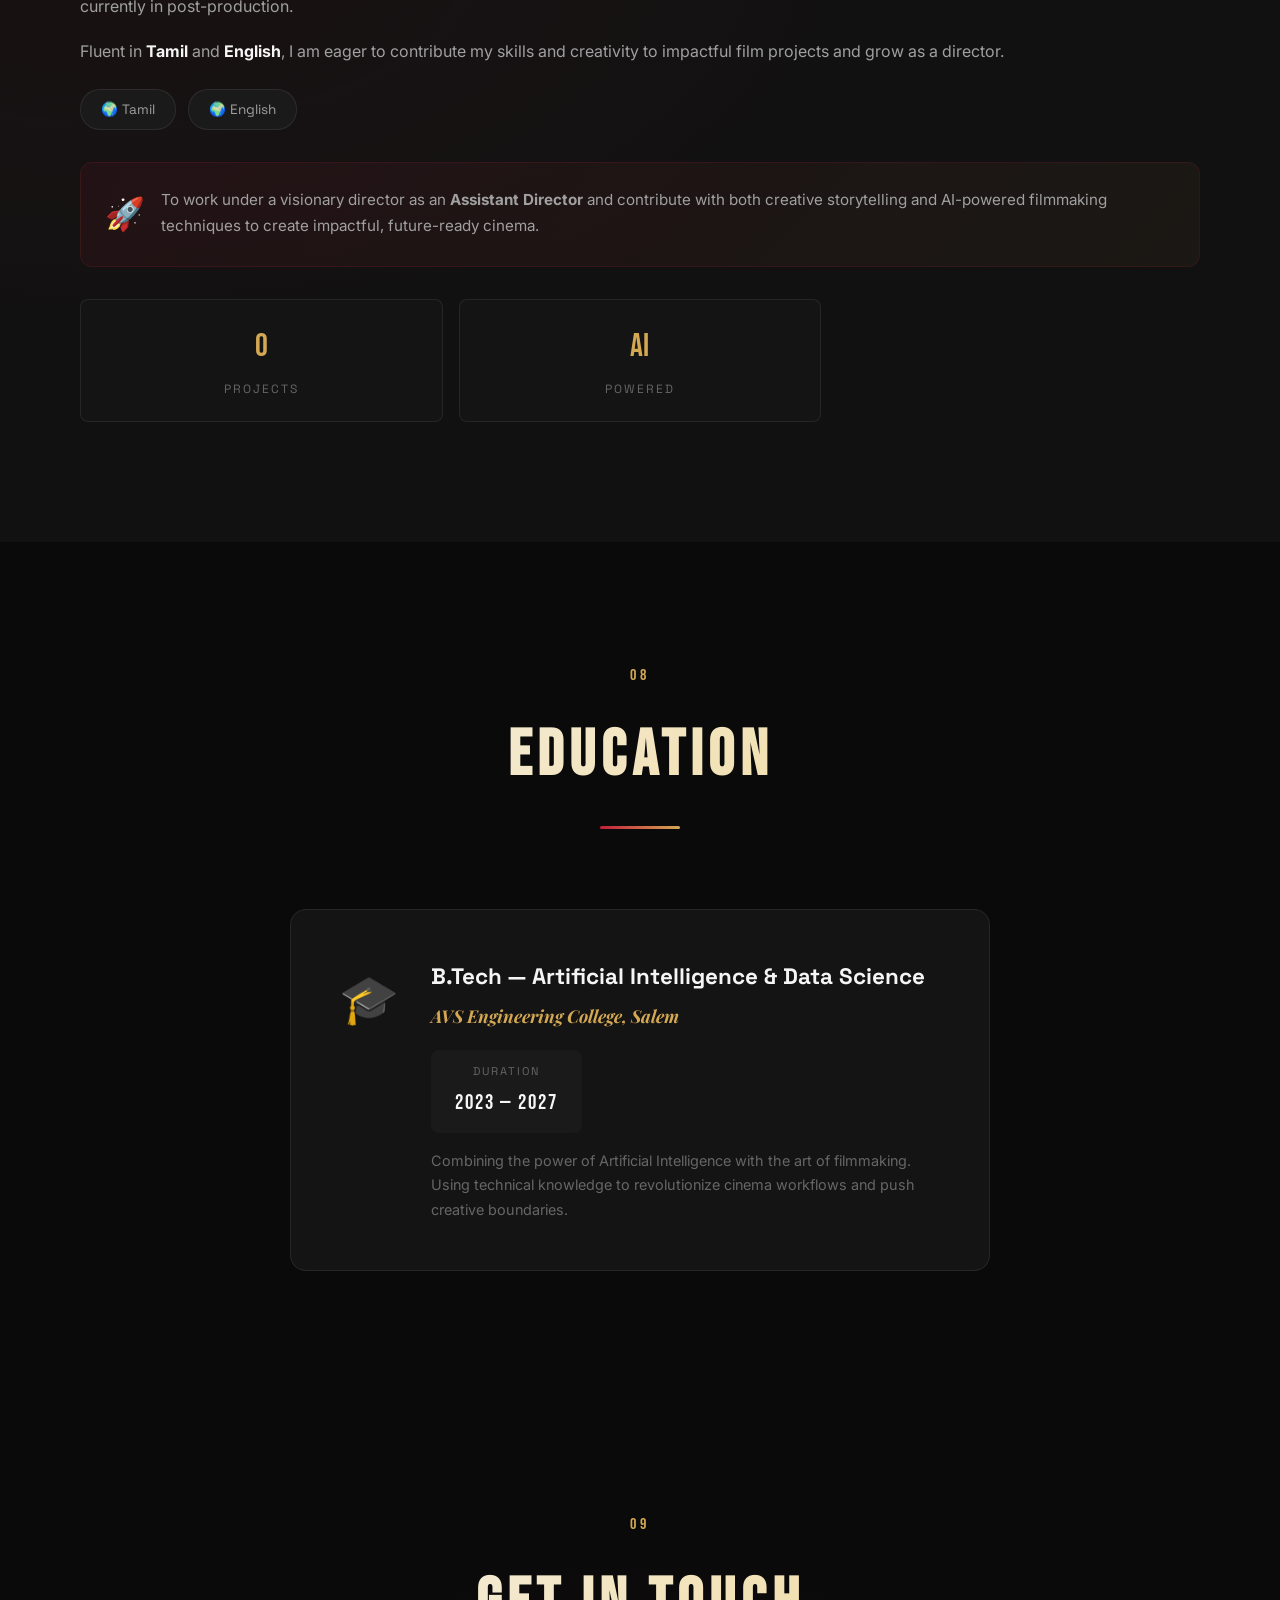
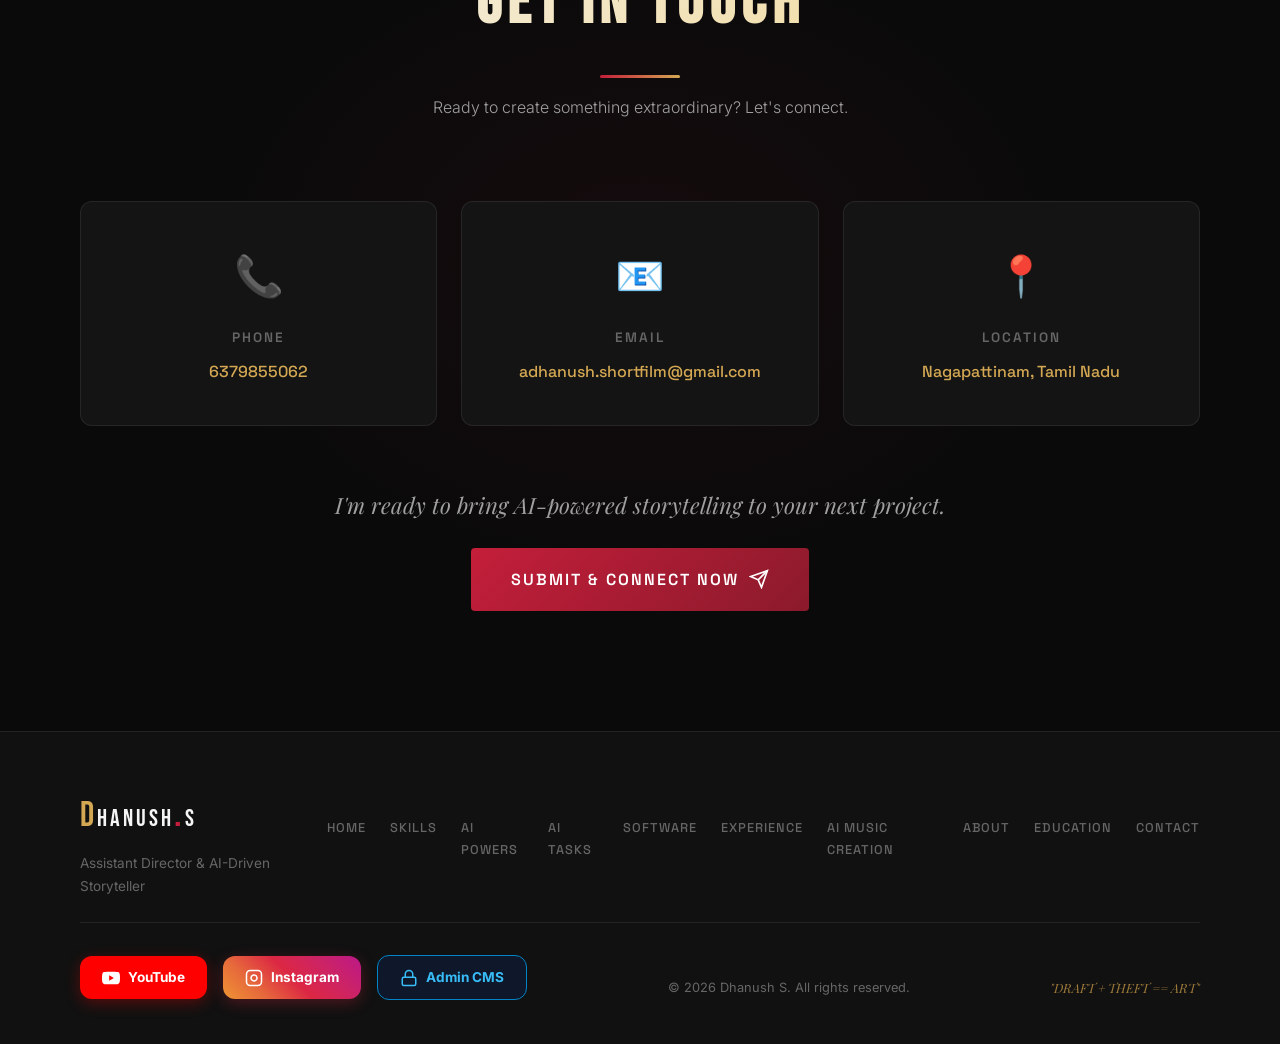
==== commit 4a6b71be: "Fix unclosed videoModal tag so AI Concepts tasks gallery modal displays properly on click" ====
--- a/index.html
+++ b/index.html
@@ -794,6 +794,8 @@
             <button onclick="closeVideoModal()" style="position:absolute; top:12px; right:12px; z-index:10; background:rgba(196,30,58,0.9); border:none; color:#fff; width:40px; height:40px; border-radius:50%; font-size:20px; font-weight:bold; cursor:pointer; display:flex; align-items:center; justify-content:center; box-shadow:0 4px 10px rgba(0,0,0,0.5);">✕</button>
             <iframe id="videoIframe" src="" style="width:100%; height:100%; border:none;" allow="accelerometer; autoplay; clipboard-write; encrypted-media; gyroscope; picture-in-picture" allowfullscreen></iframe>
         </div>
+    </div>
+
     <!-- AI Concepts Poster Gallery Modal -->
     <div id="tasksGalleryModal" class="tasks-gallery-modal" style="display:none; position:fixed; inset:0; z-index:99999; background:rgba(0,0,0,0.95); backdrop-filter:blur(12px); align-items:center; justify-content:center; padding:24px; overflow-y:auto;">
         <div style="position:relative; width:100%; max-width:1100px; max-height:90vh; background:#0b0f19; border-radius:20px; border:1px solid rgba(56,189,248,0.4); box-shadow:0 25px 60px rgba(0,0,0,0.9); padding:32px; overflow-y:auto;">
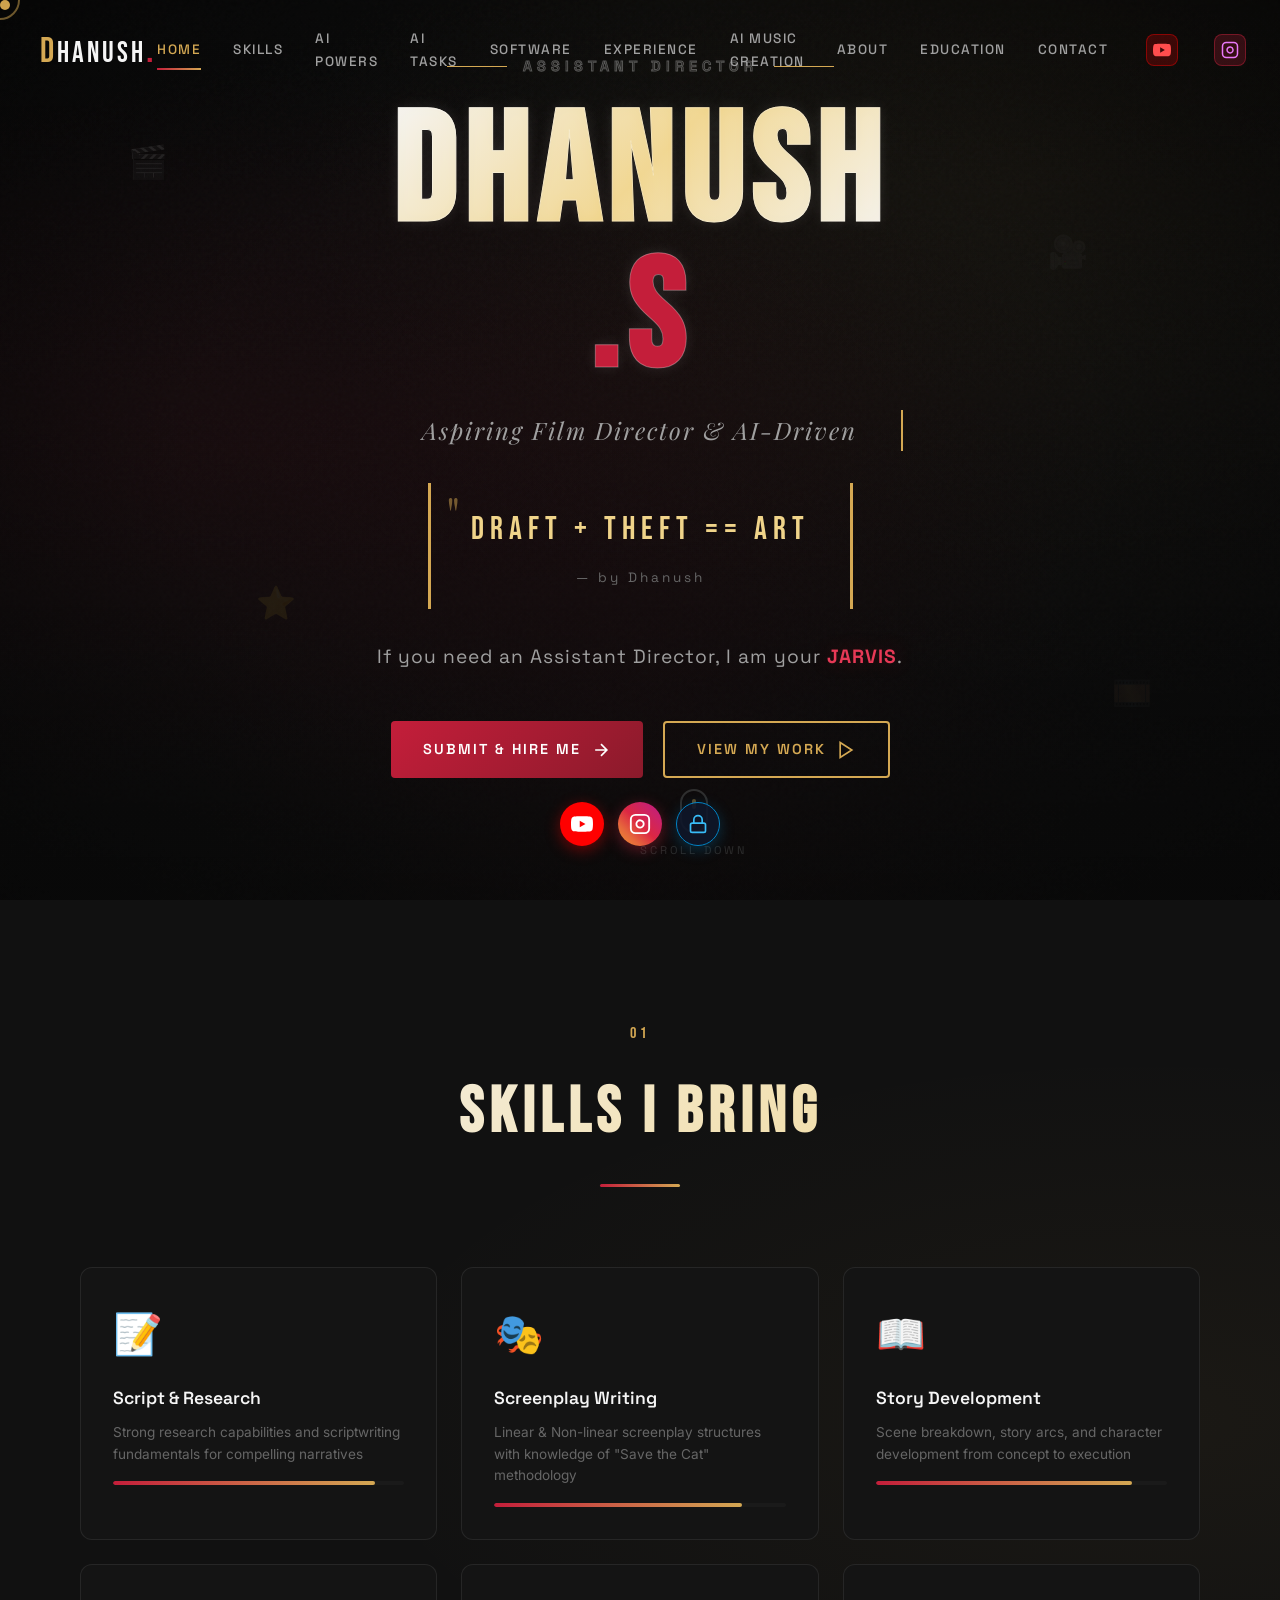
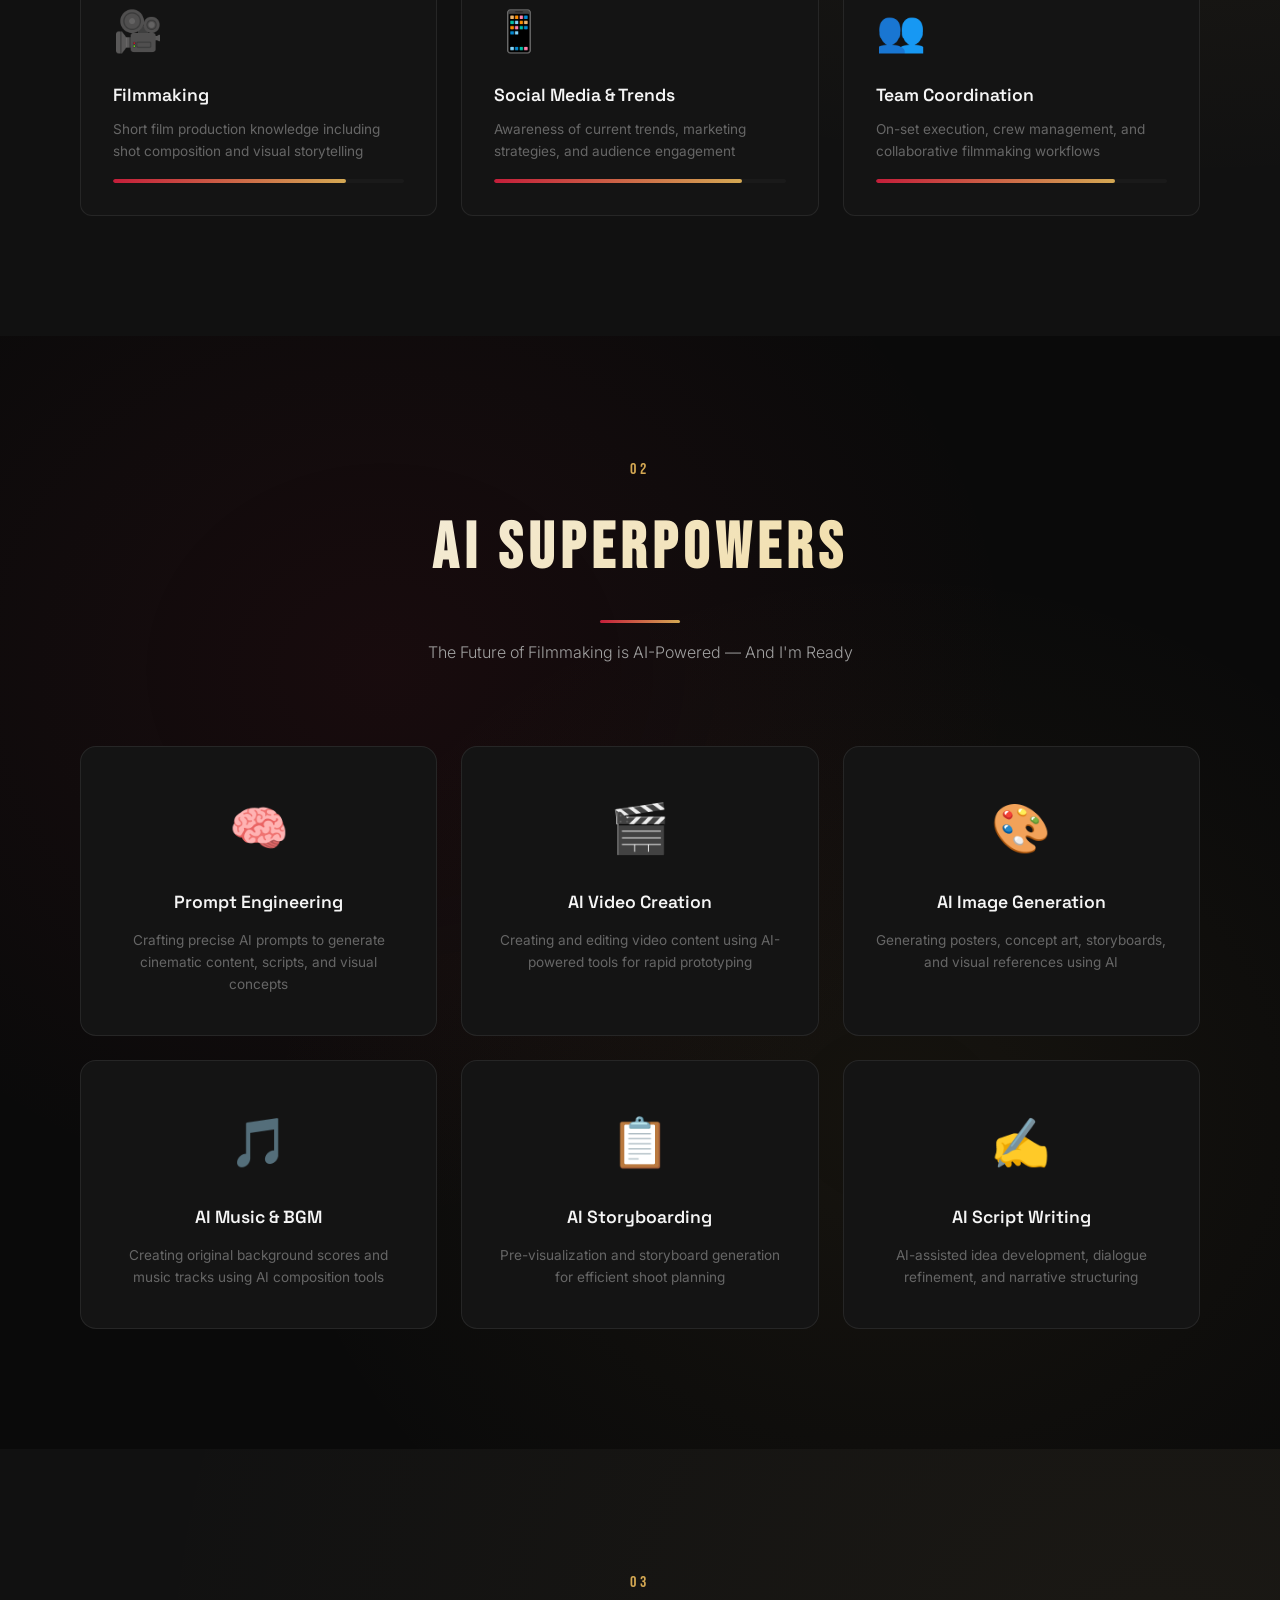
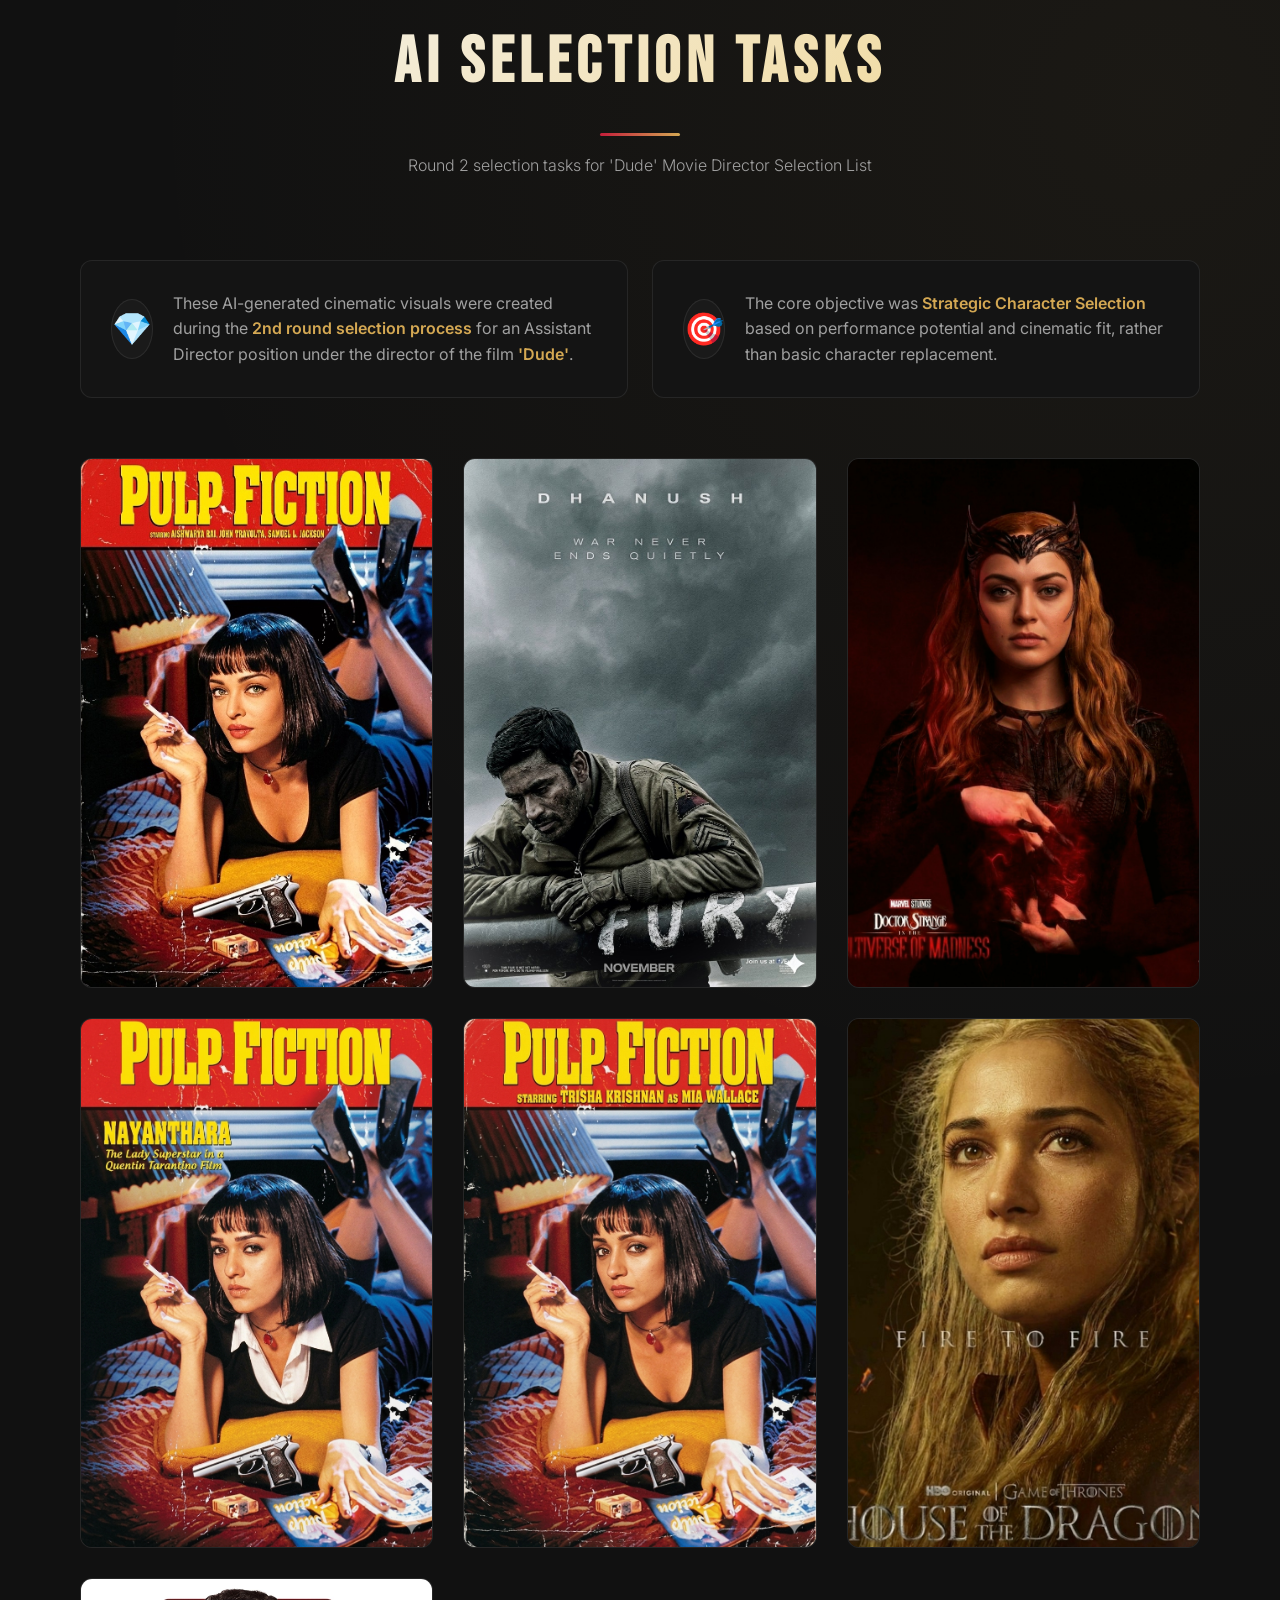
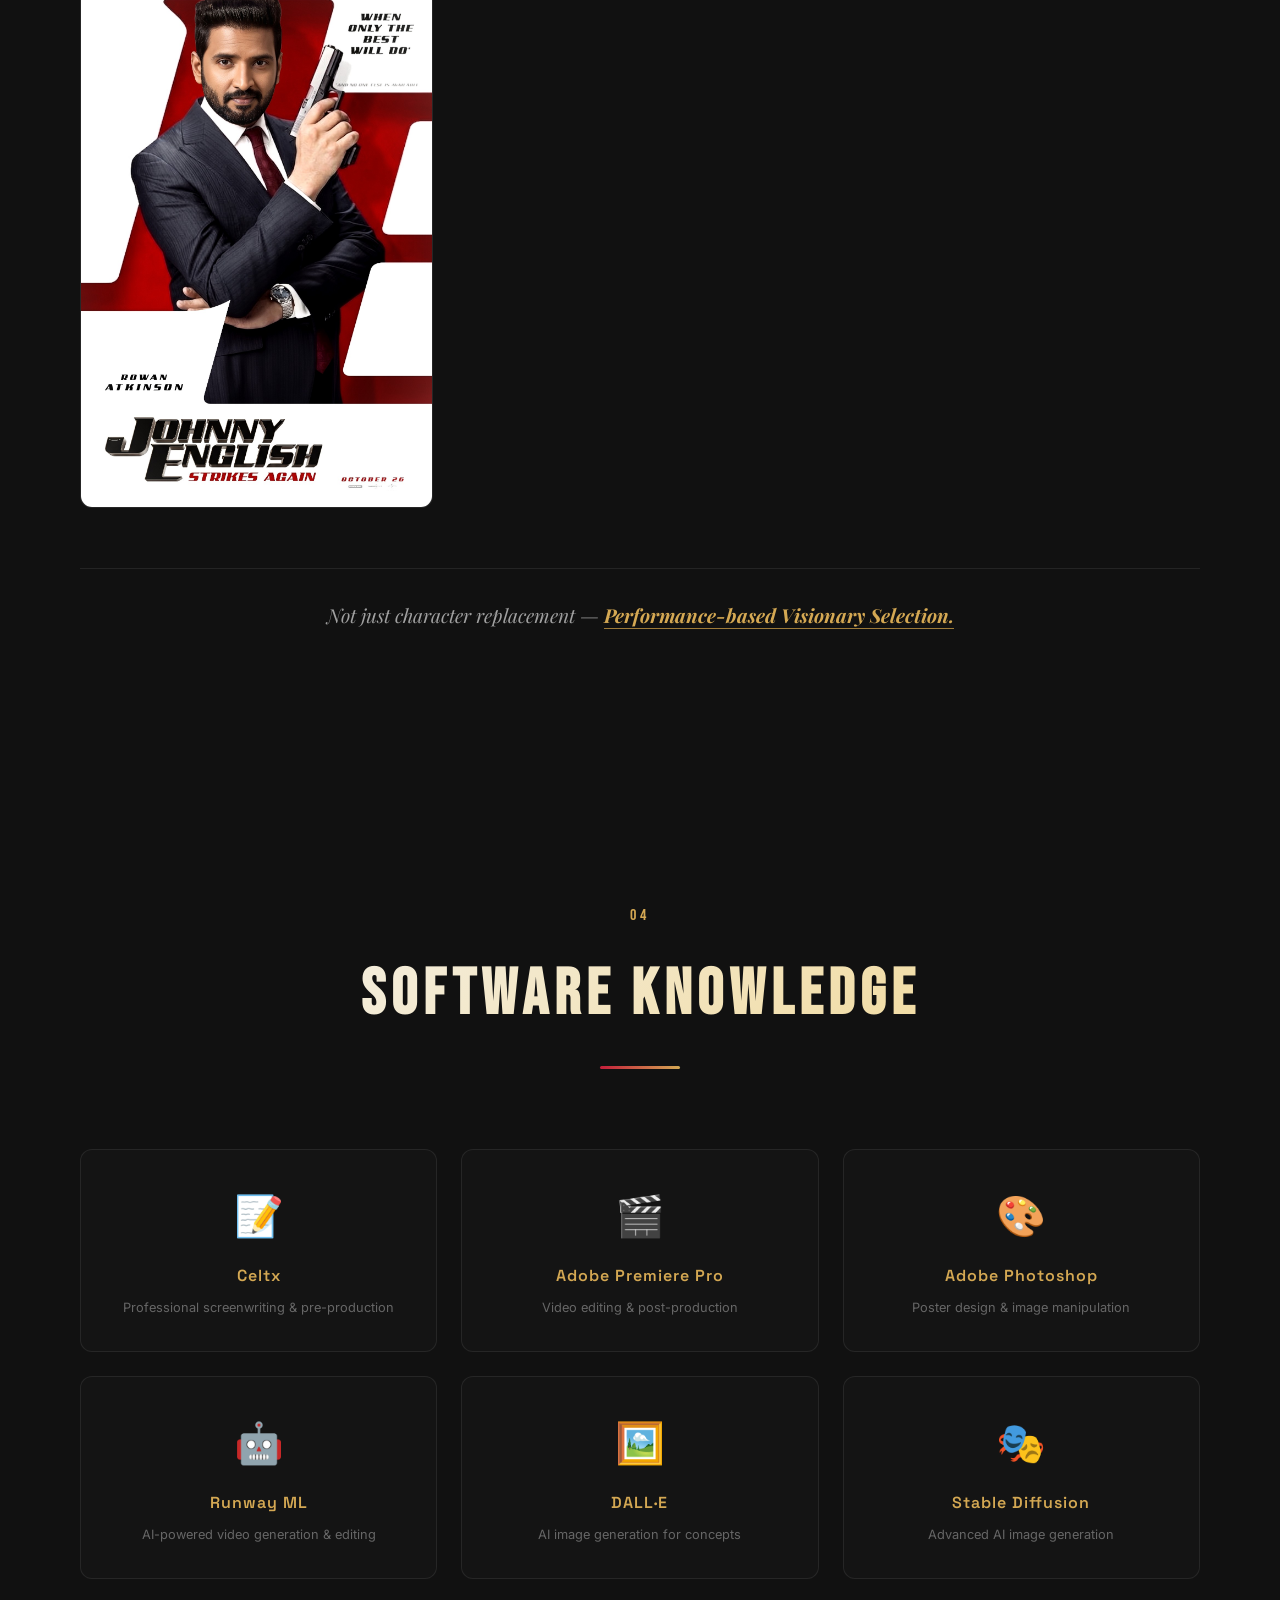
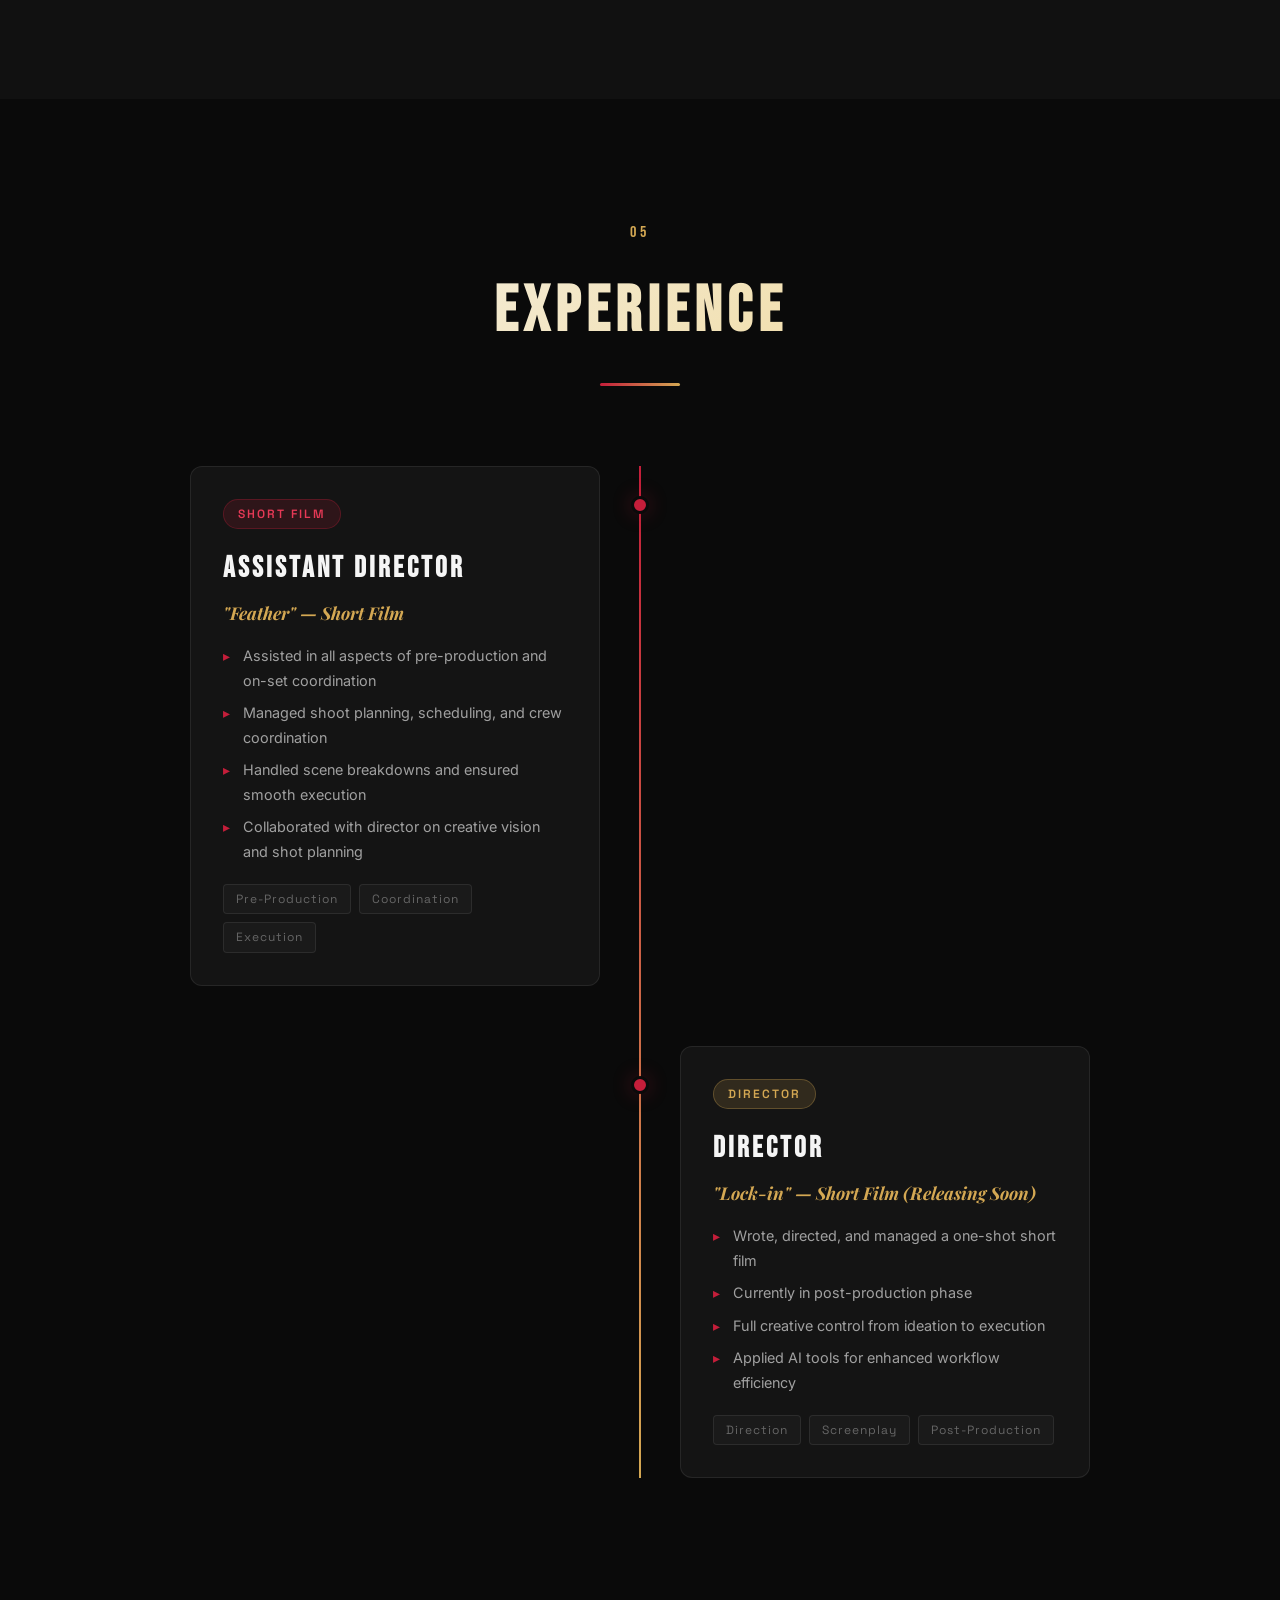
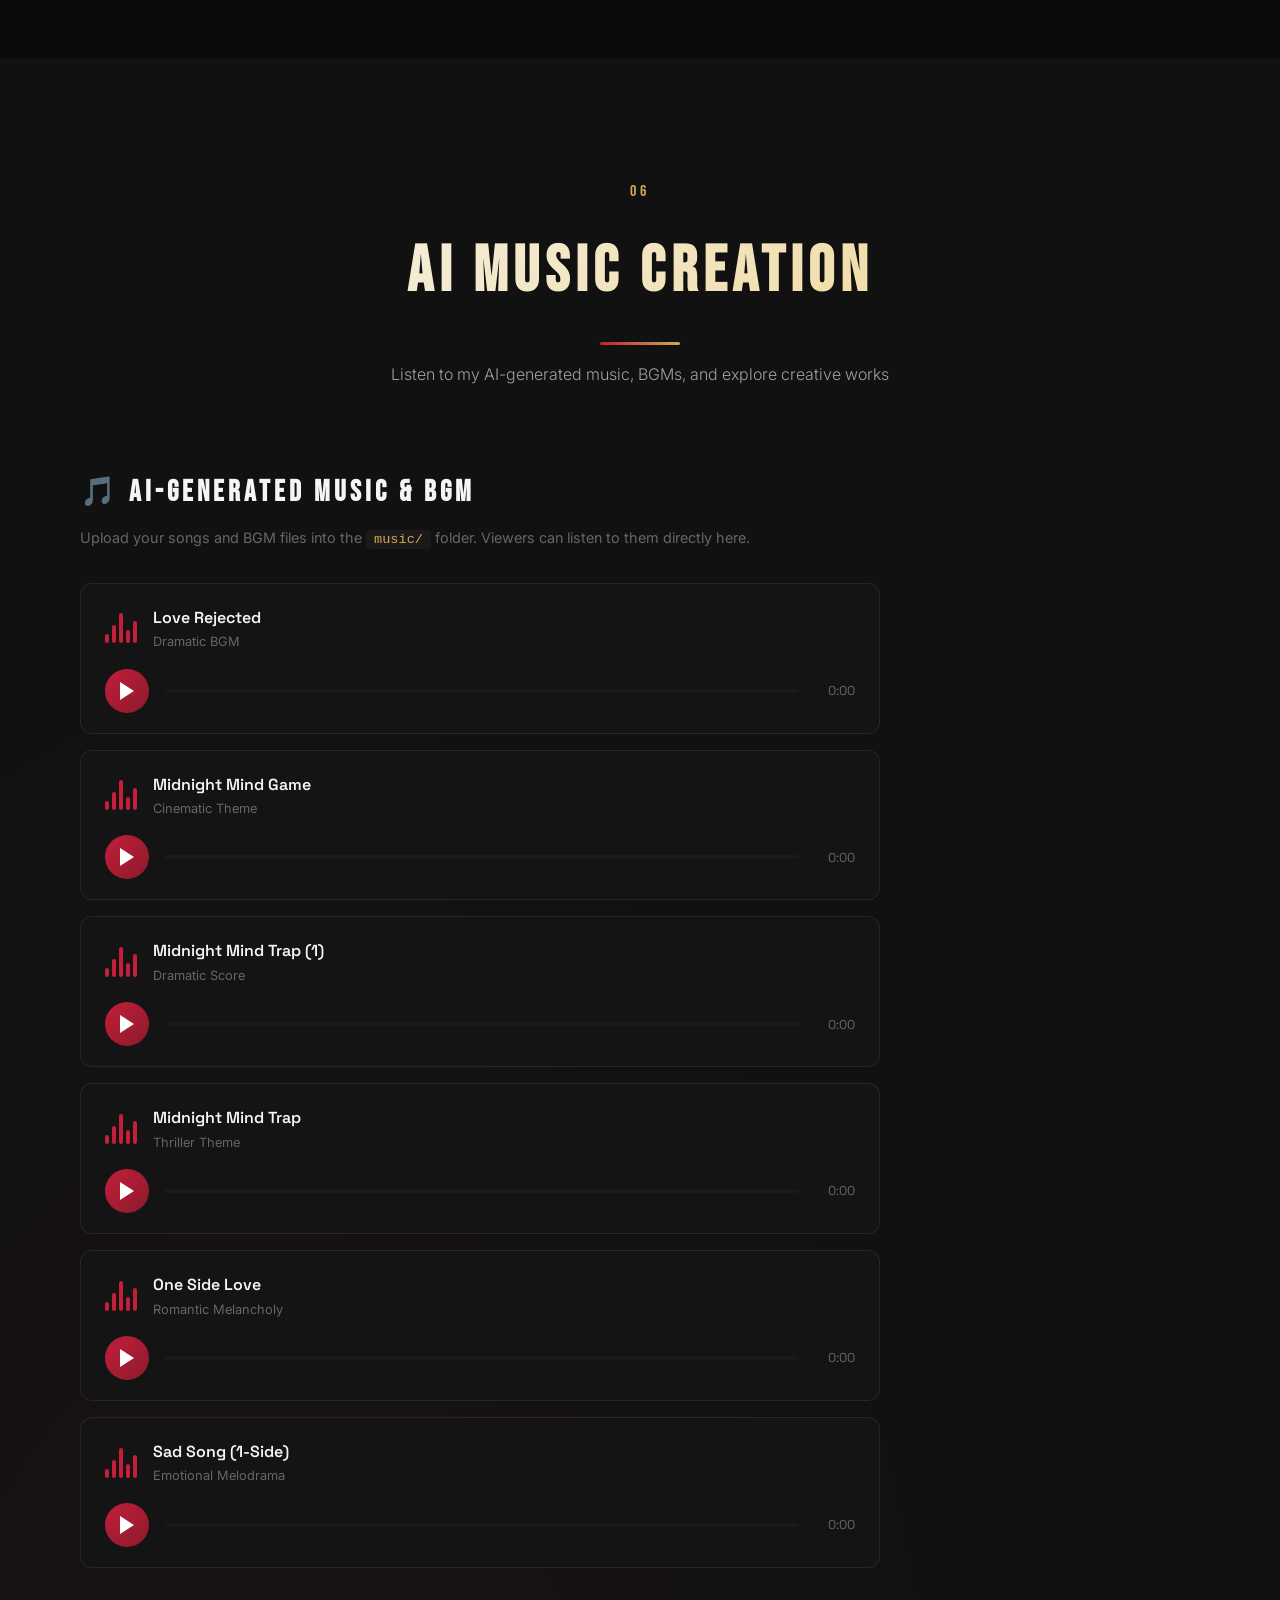
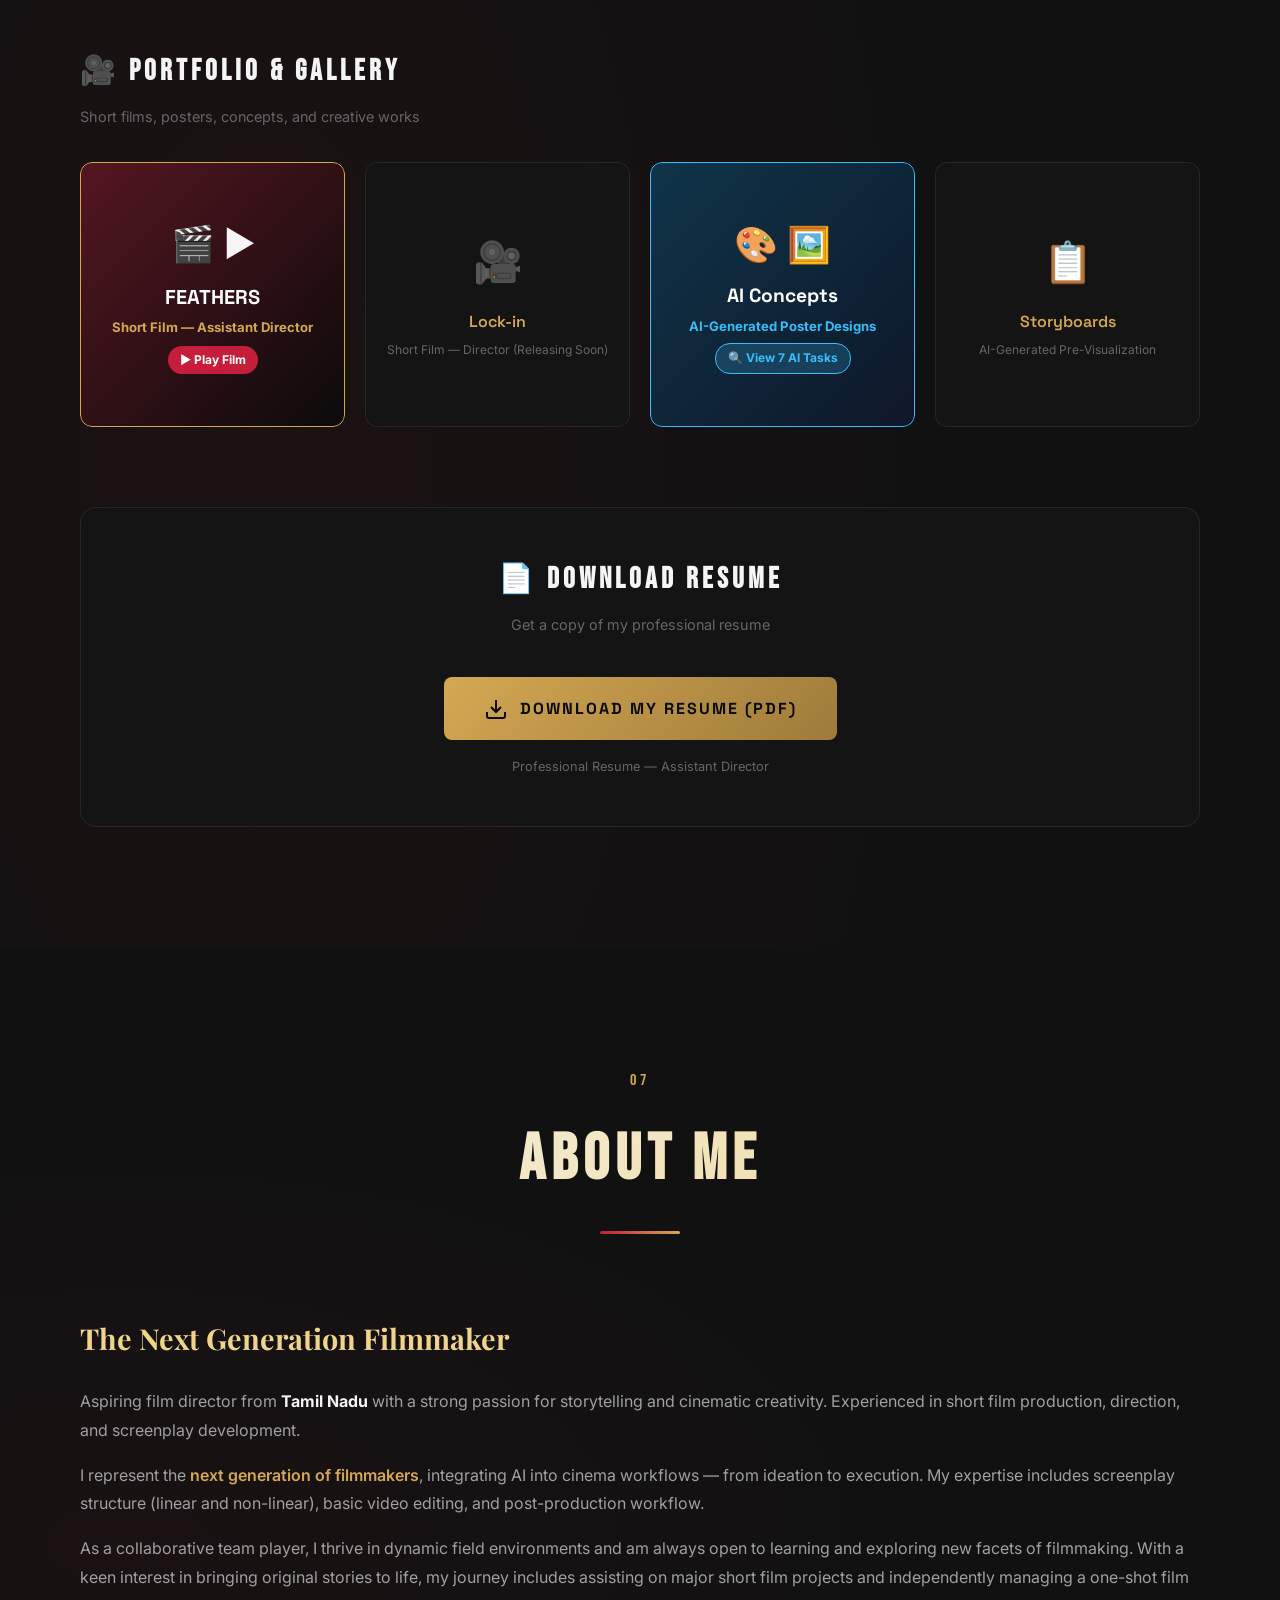
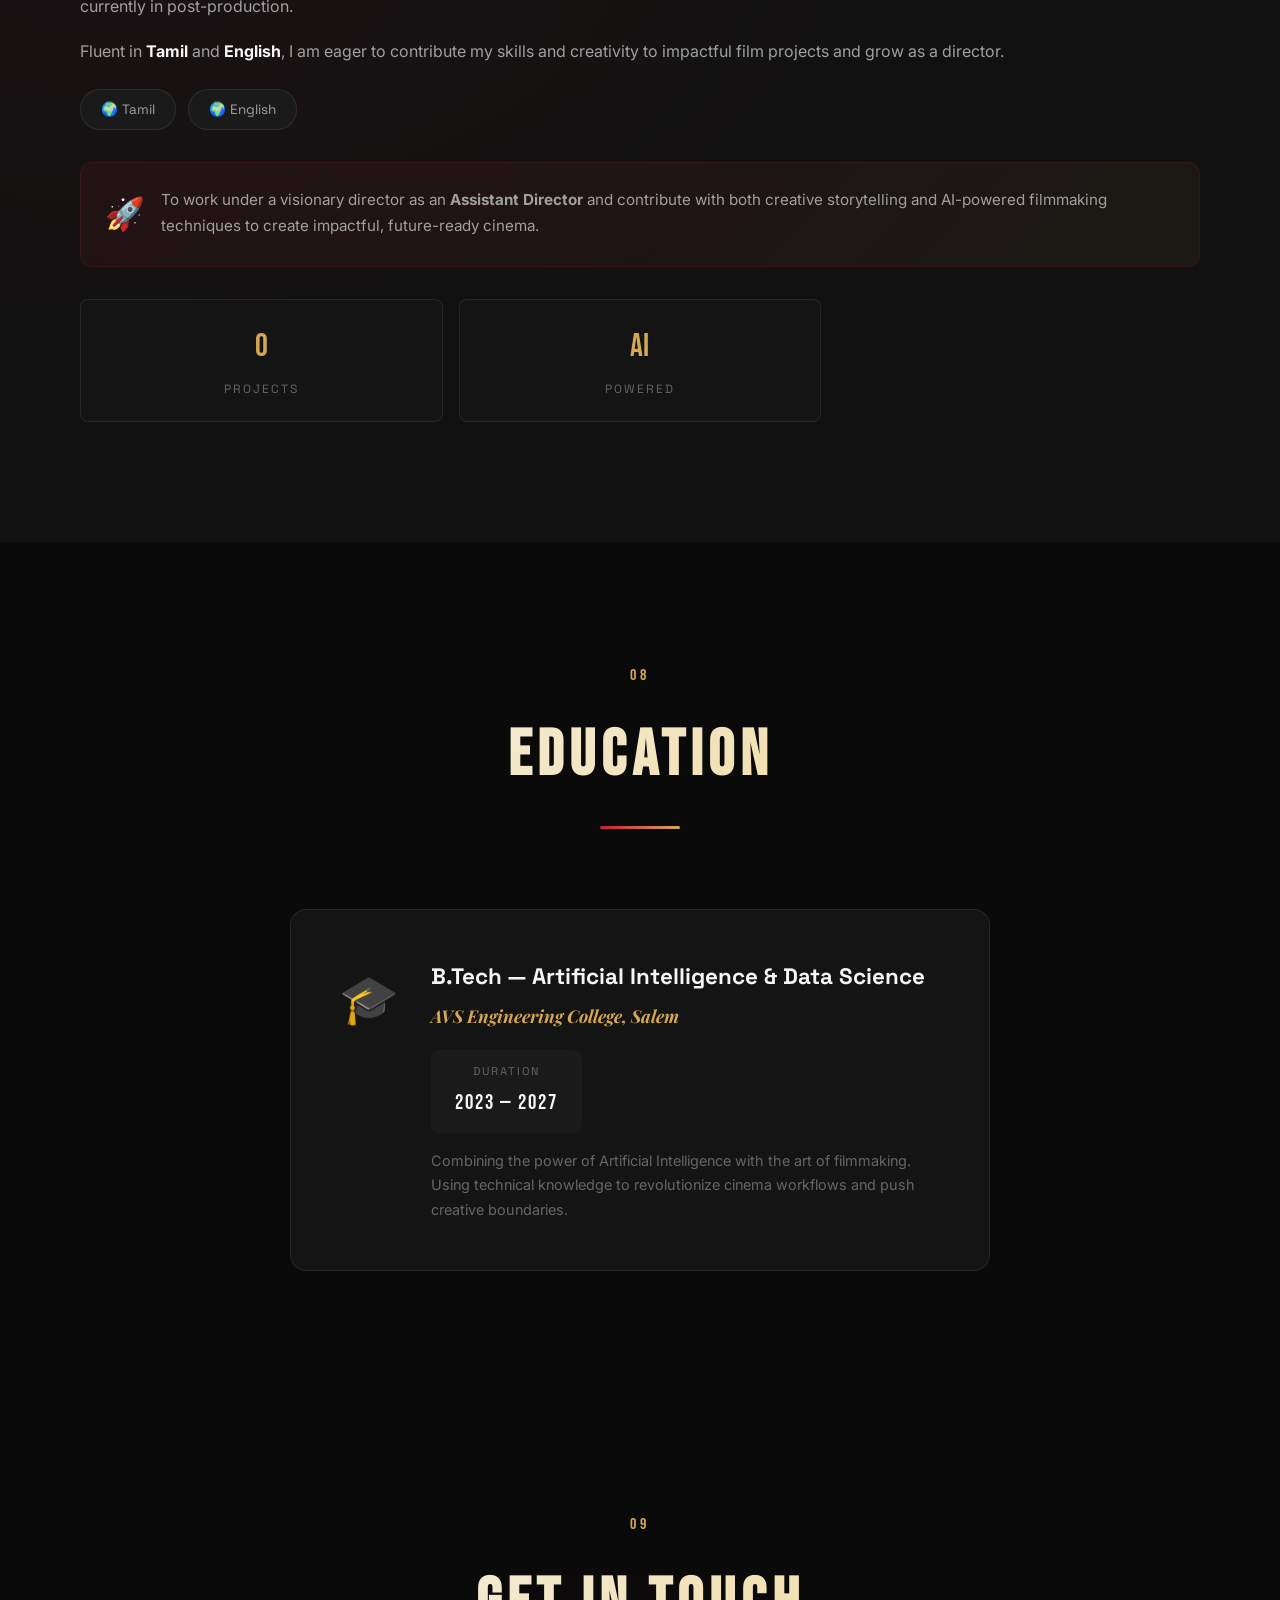
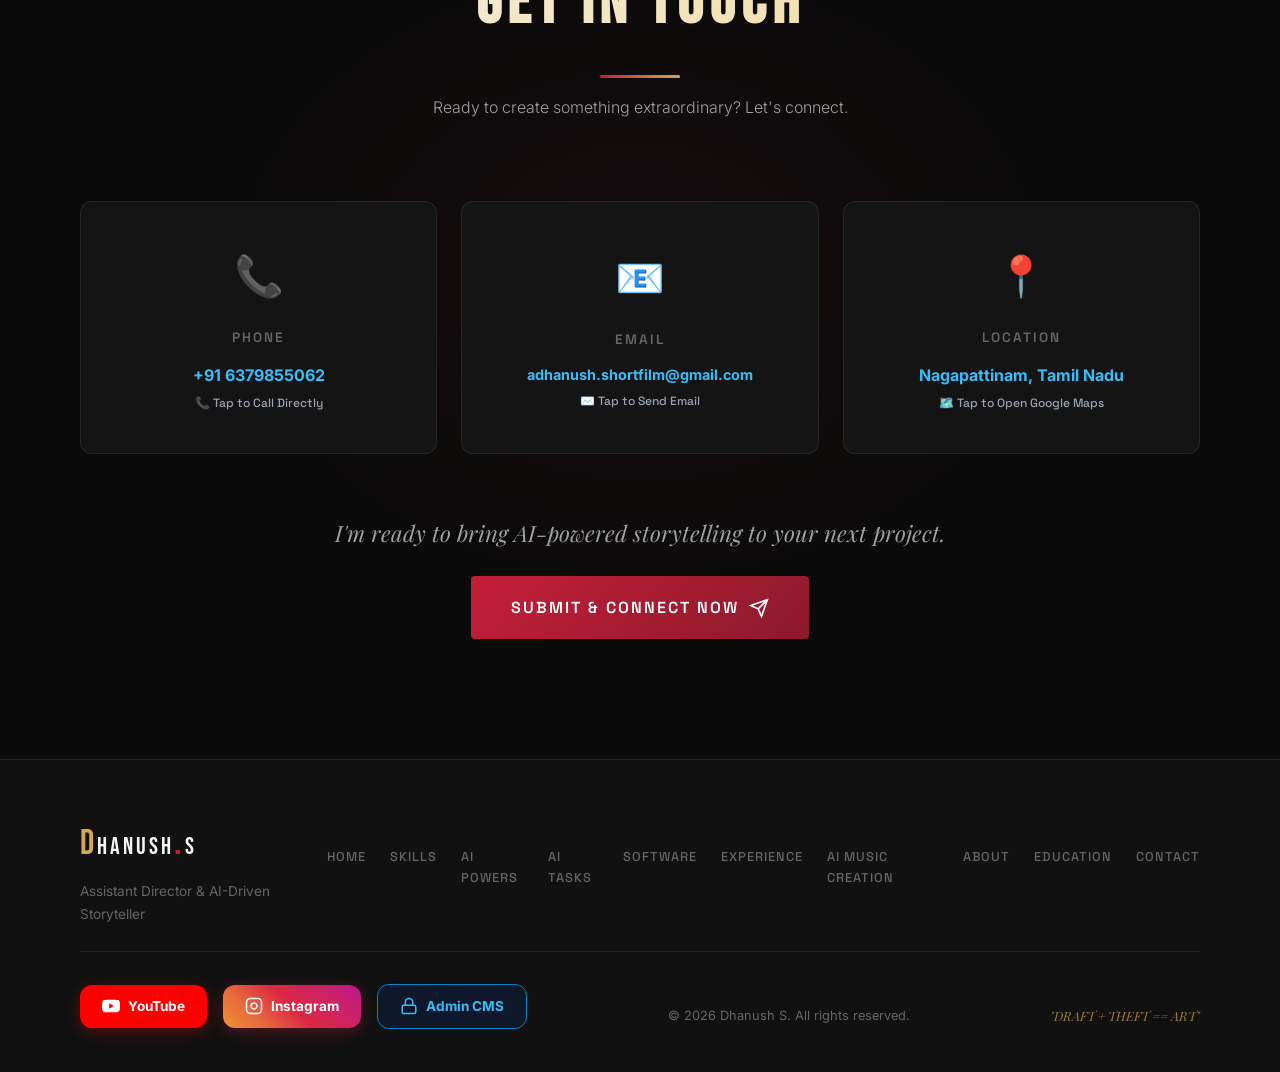
==== commit 28786df7: "Convert contact cards into direct action links for phone dialer, email composer, and Google Maps loc" ====
--- a/index.html
+++ b/index.html
@@ -718,21 +718,24 @@
                 <p class="section-subtitle">Ready to create something extraordinary? Let's connect.</p>
             </div>
             <div class="contact-grid">
-                <div class="contact-card">
+                <a href="tel:+916379855062" class="contact-card" style="text-decoration: none; color: inherit; cursor: pointer; display: flex; flex-direction: column; align-items: center; justify-content: center;">
                     <div class="contact-icon">📞</div>
                     <h3>Phone</h3>
-                    <a href="tel:+916379855062">6379855062</a>
-                </div>
-                <div class="contact-card">
+                    <span style="color: #38bdf8; font-weight: 700; font-size: 1rem; margin-top: 4px;">+91 6379855062</span>
+                    <p style="font-size: 0.75rem; color: #9ca3af; margin-top: 4px;">📞 Tap to Call Directly</p>
+                </a>
+                <a href="mailto:adhanush.shortfilm@gmail.com" class="contact-card" style="text-decoration: none; color: inherit; cursor: pointer; display: flex; flex-direction: column; align-items: center; justify-content: center;">
                     <div class="contact-icon">📧</div>
                     <h3>Email</h3>
-                    <a href="mailto:adhanush.shortfilm@gmail.com">adhanush.shortfilm@gmail.com</a>
-                </div>
-                <div class="contact-card">
+                    <span style="color: #38bdf8; font-weight: 700; font-size: 0.9rem; word-break: break-all; margin-top: 4px;">adhanush.shortfilm@gmail.com</span>
+                    <p style="font-size: 0.75rem; color: #9ca3af; margin-top: 4px;">✉️ Tap to Send Email</p>
+                </a>
+                <a href="https://maps.google.com/?q=Nagapattinam,+Tamil+Nadu" target="_blank" rel="noopener noreferrer" class="contact-card" style="text-decoration: none; color: inherit; cursor: pointer; display: flex; flex-direction: column; align-items: center; justify-content: center;">
                     <div class="contact-icon">📍</div>
                     <h3>Location</h3>
-                    <p>Nagapattinam, Tamil Nadu</p>
-                </div>
+                    <span style="color: #38bdf8; font-weight: 700; font-size: 1rem; margin-top: 4px;">Nagapattinam, Tamil Nadu</span>
+                    <p style="font-size: 0.75rem; color: #9ca3af; margin-top: 4px;">🗺️ Tap to Open Google Maps</p>
+                </a>
             </div>
             <div class="contact-cta">
                 <p class="cta-text">I'm ready to bring AI-powered storytelling to your next project.</p>
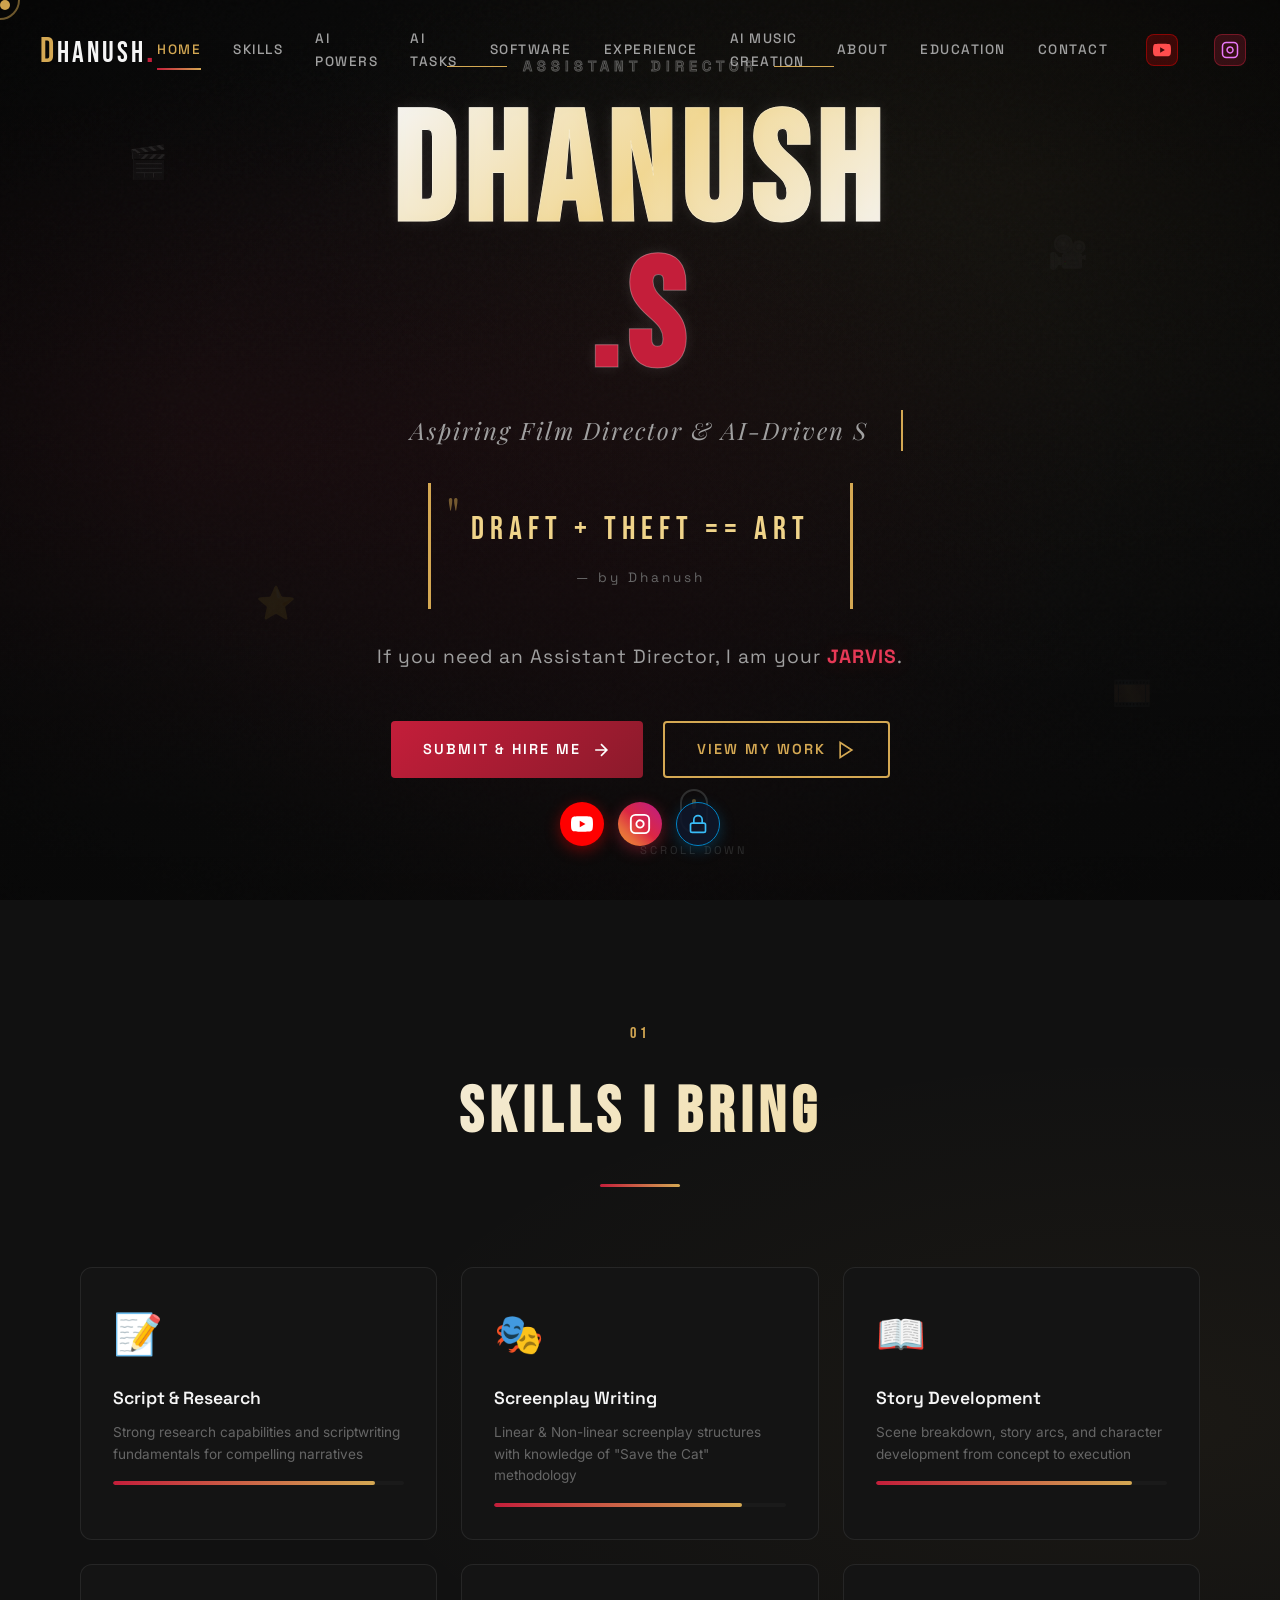
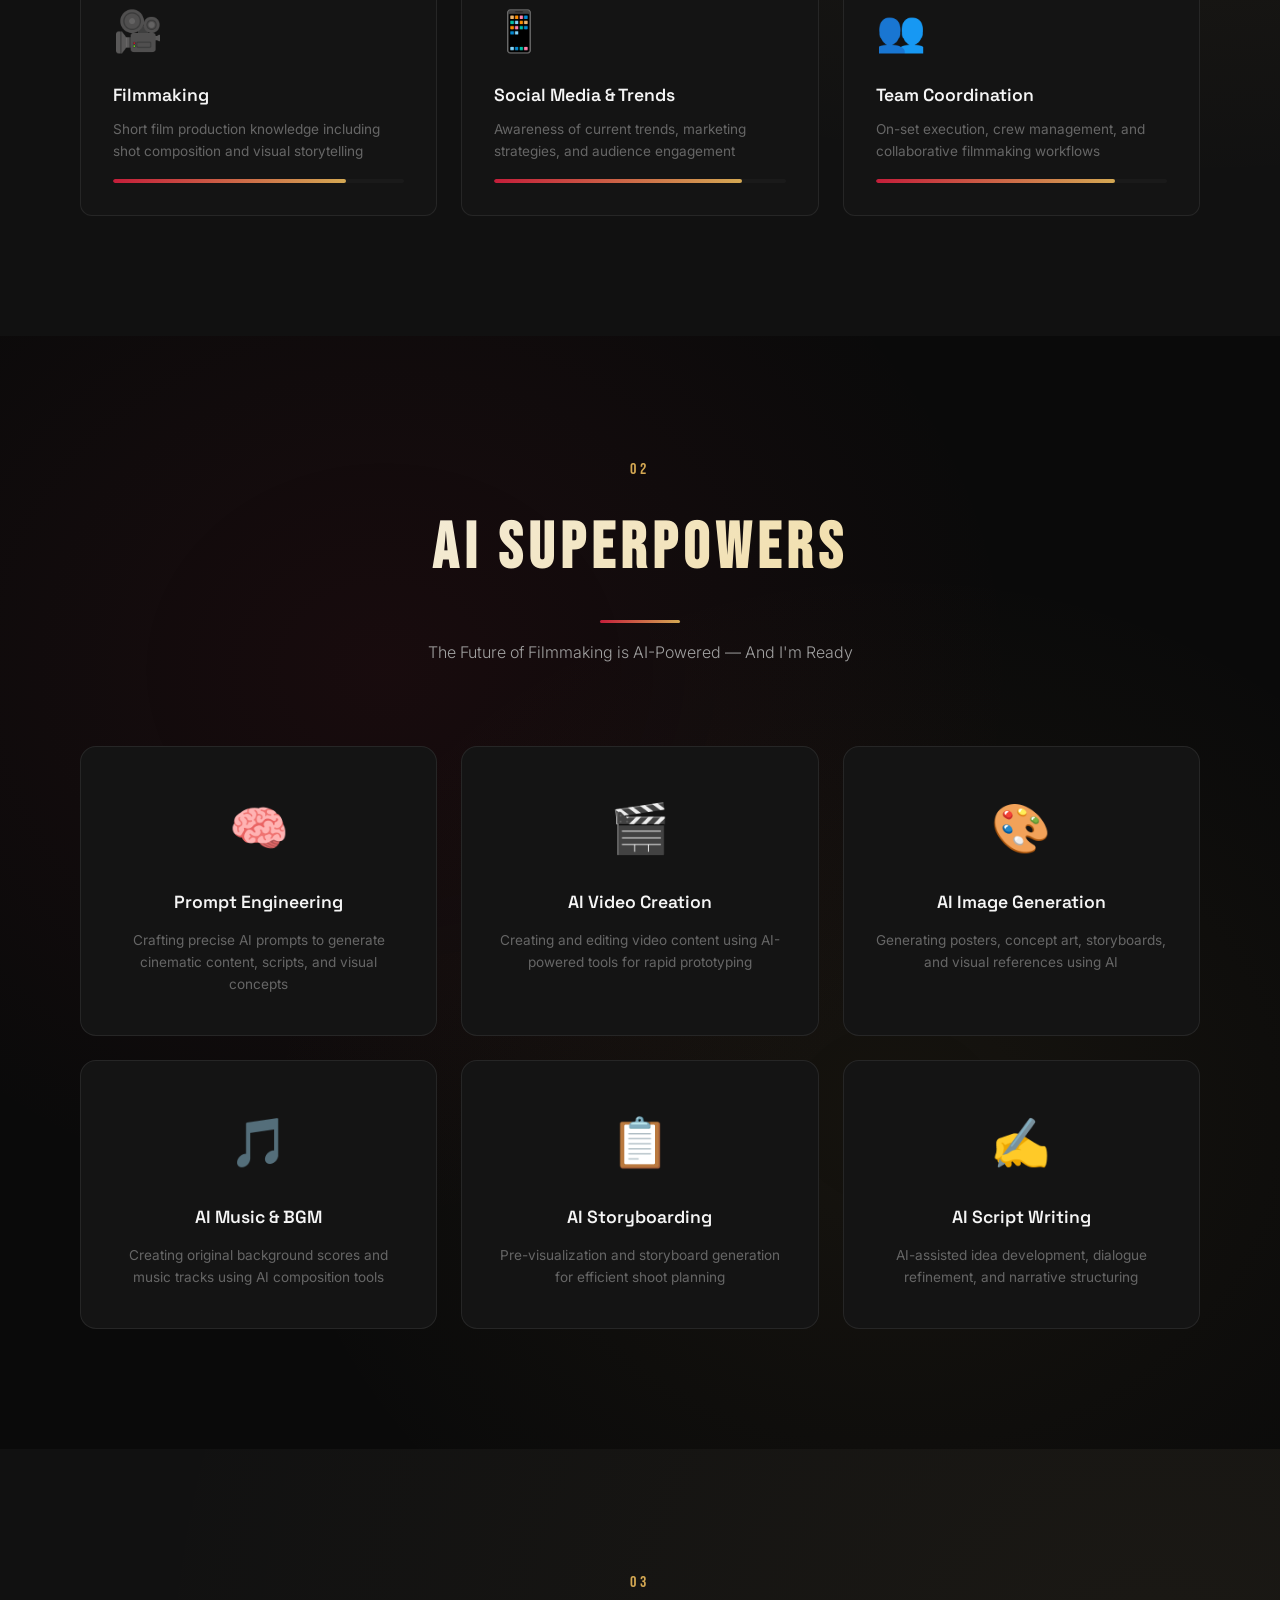
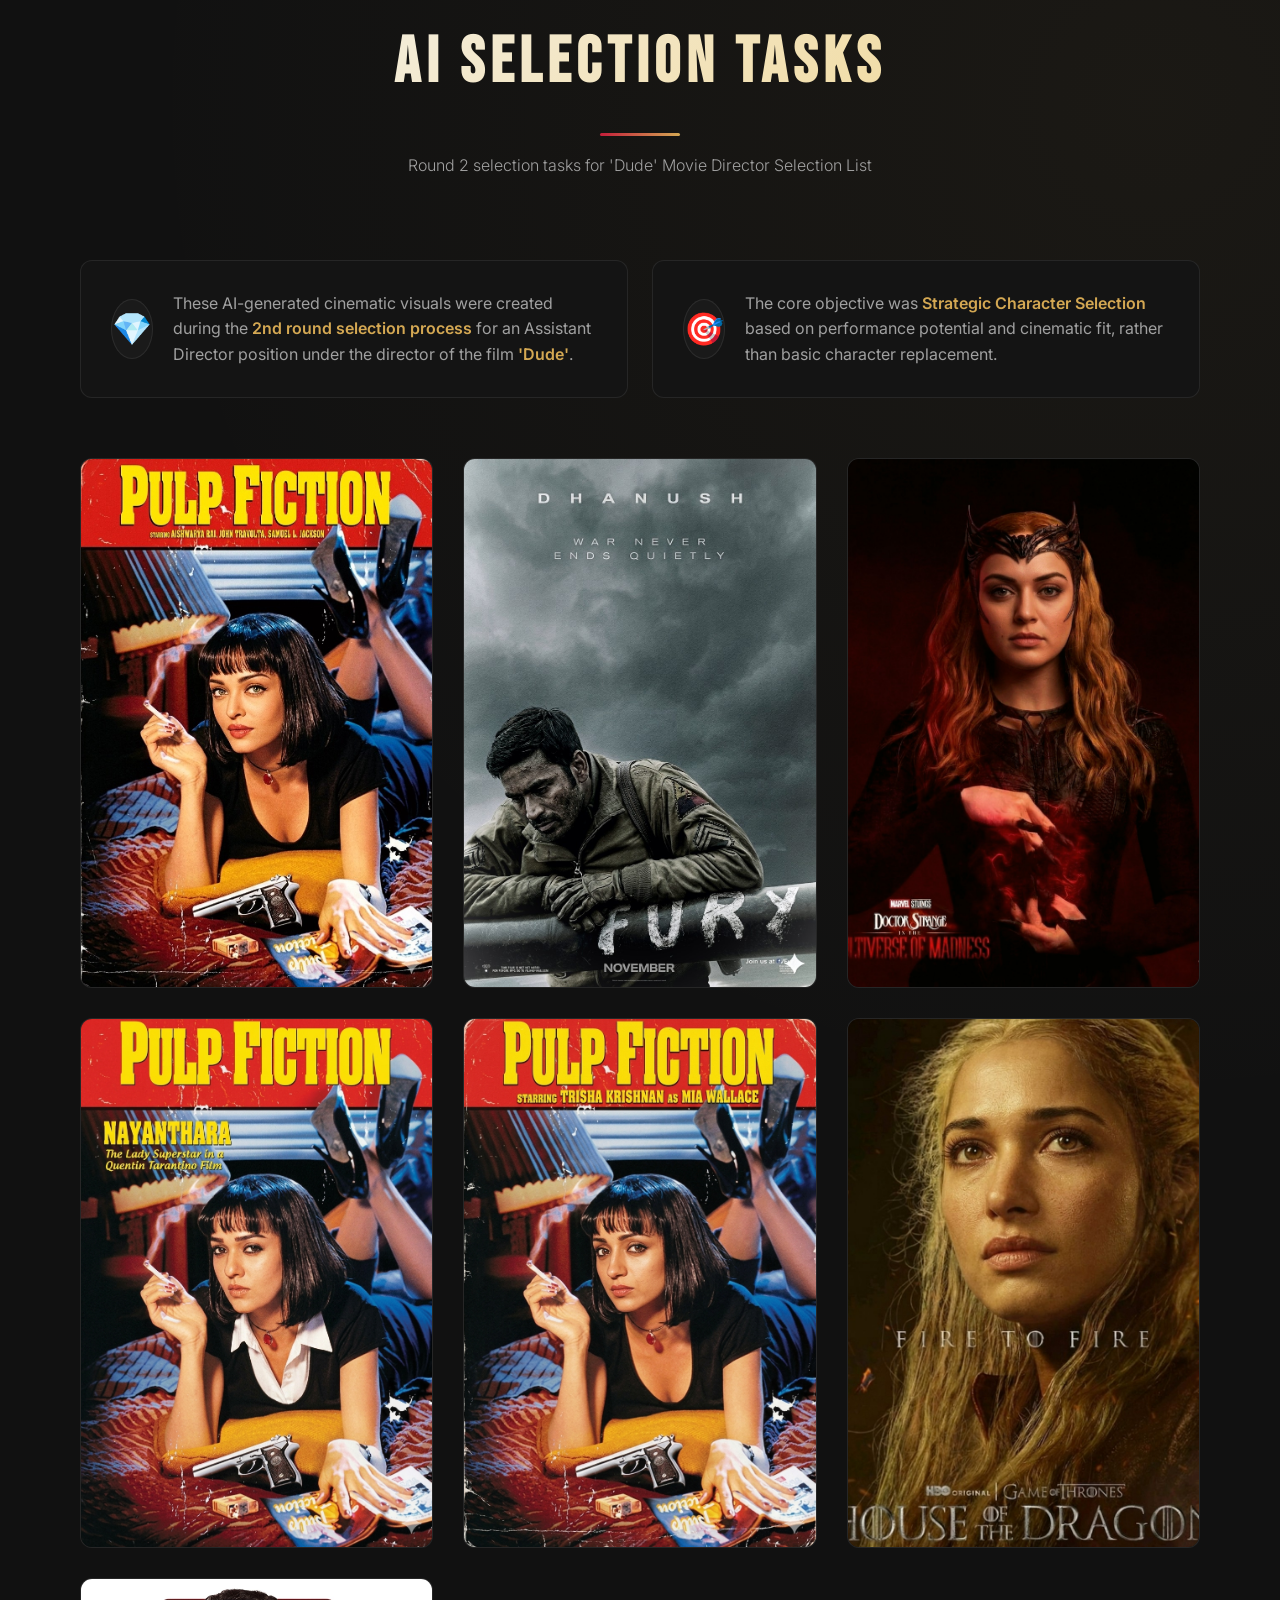
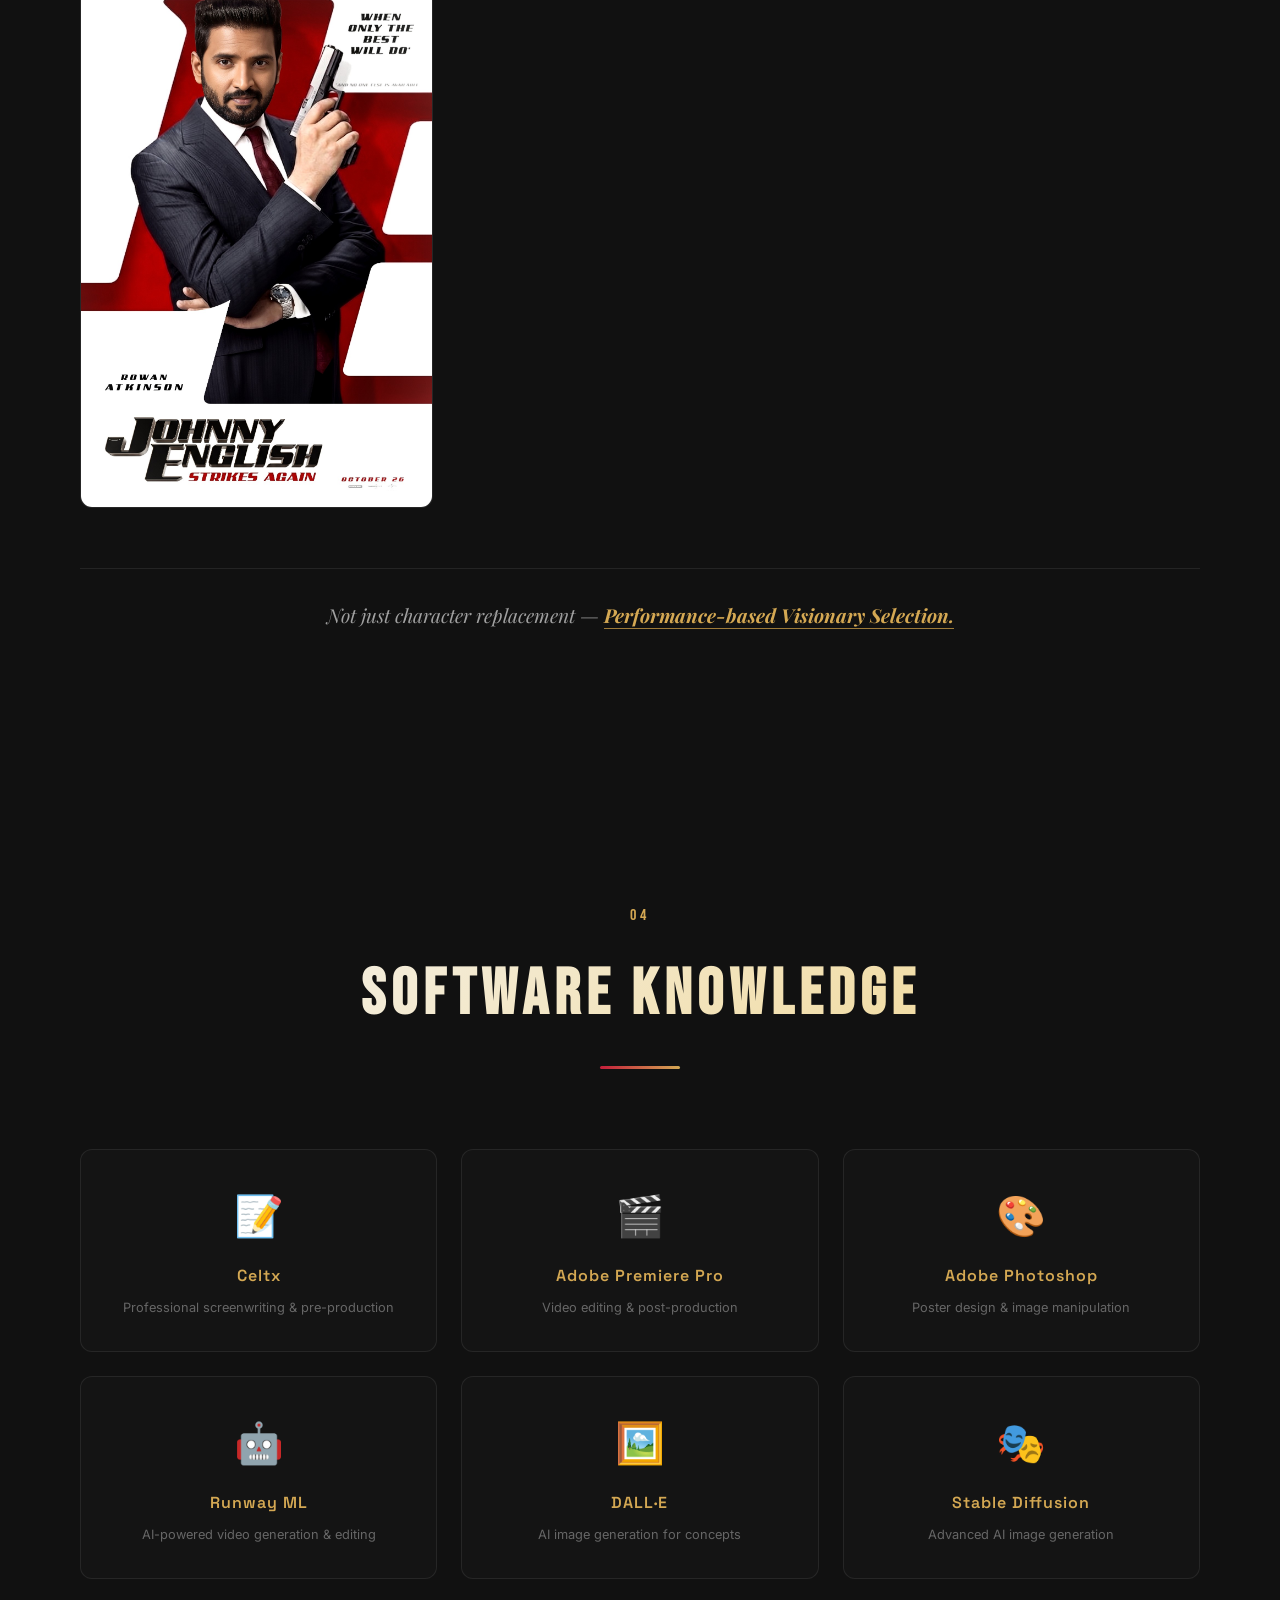
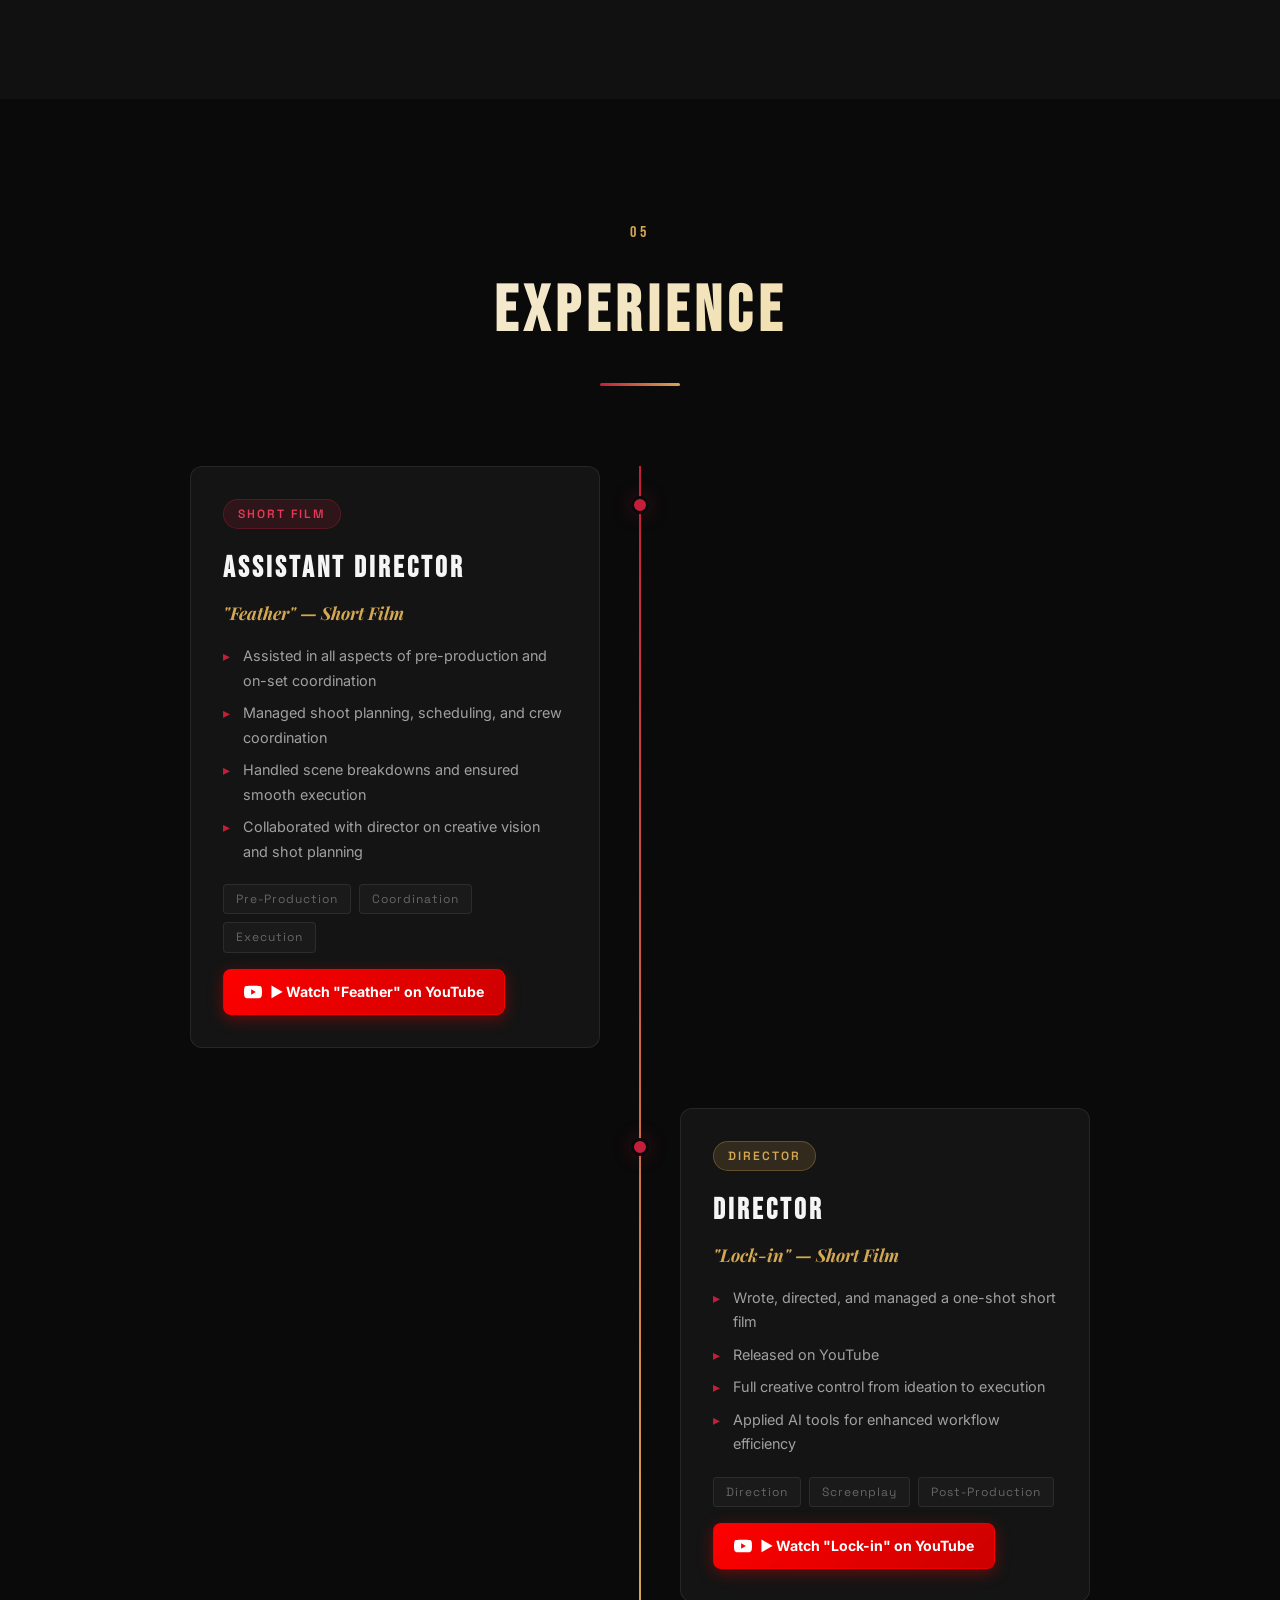
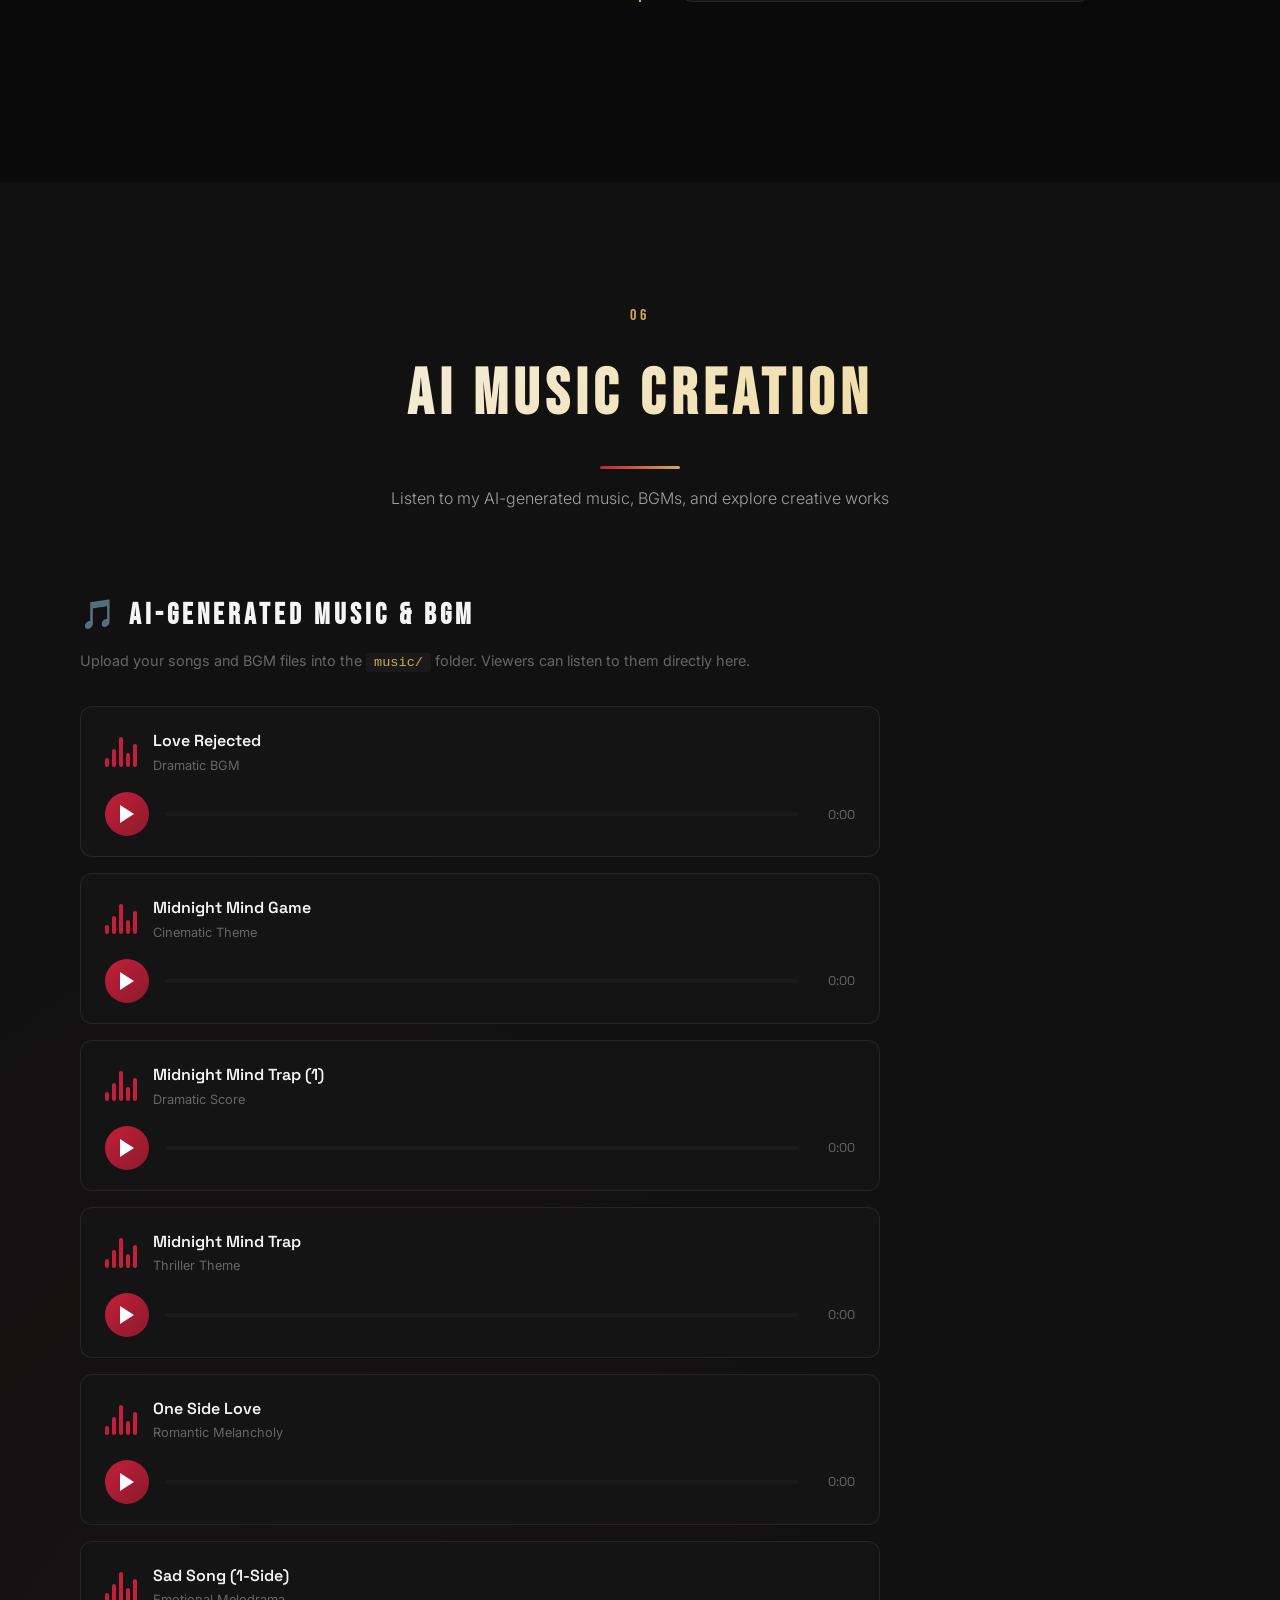
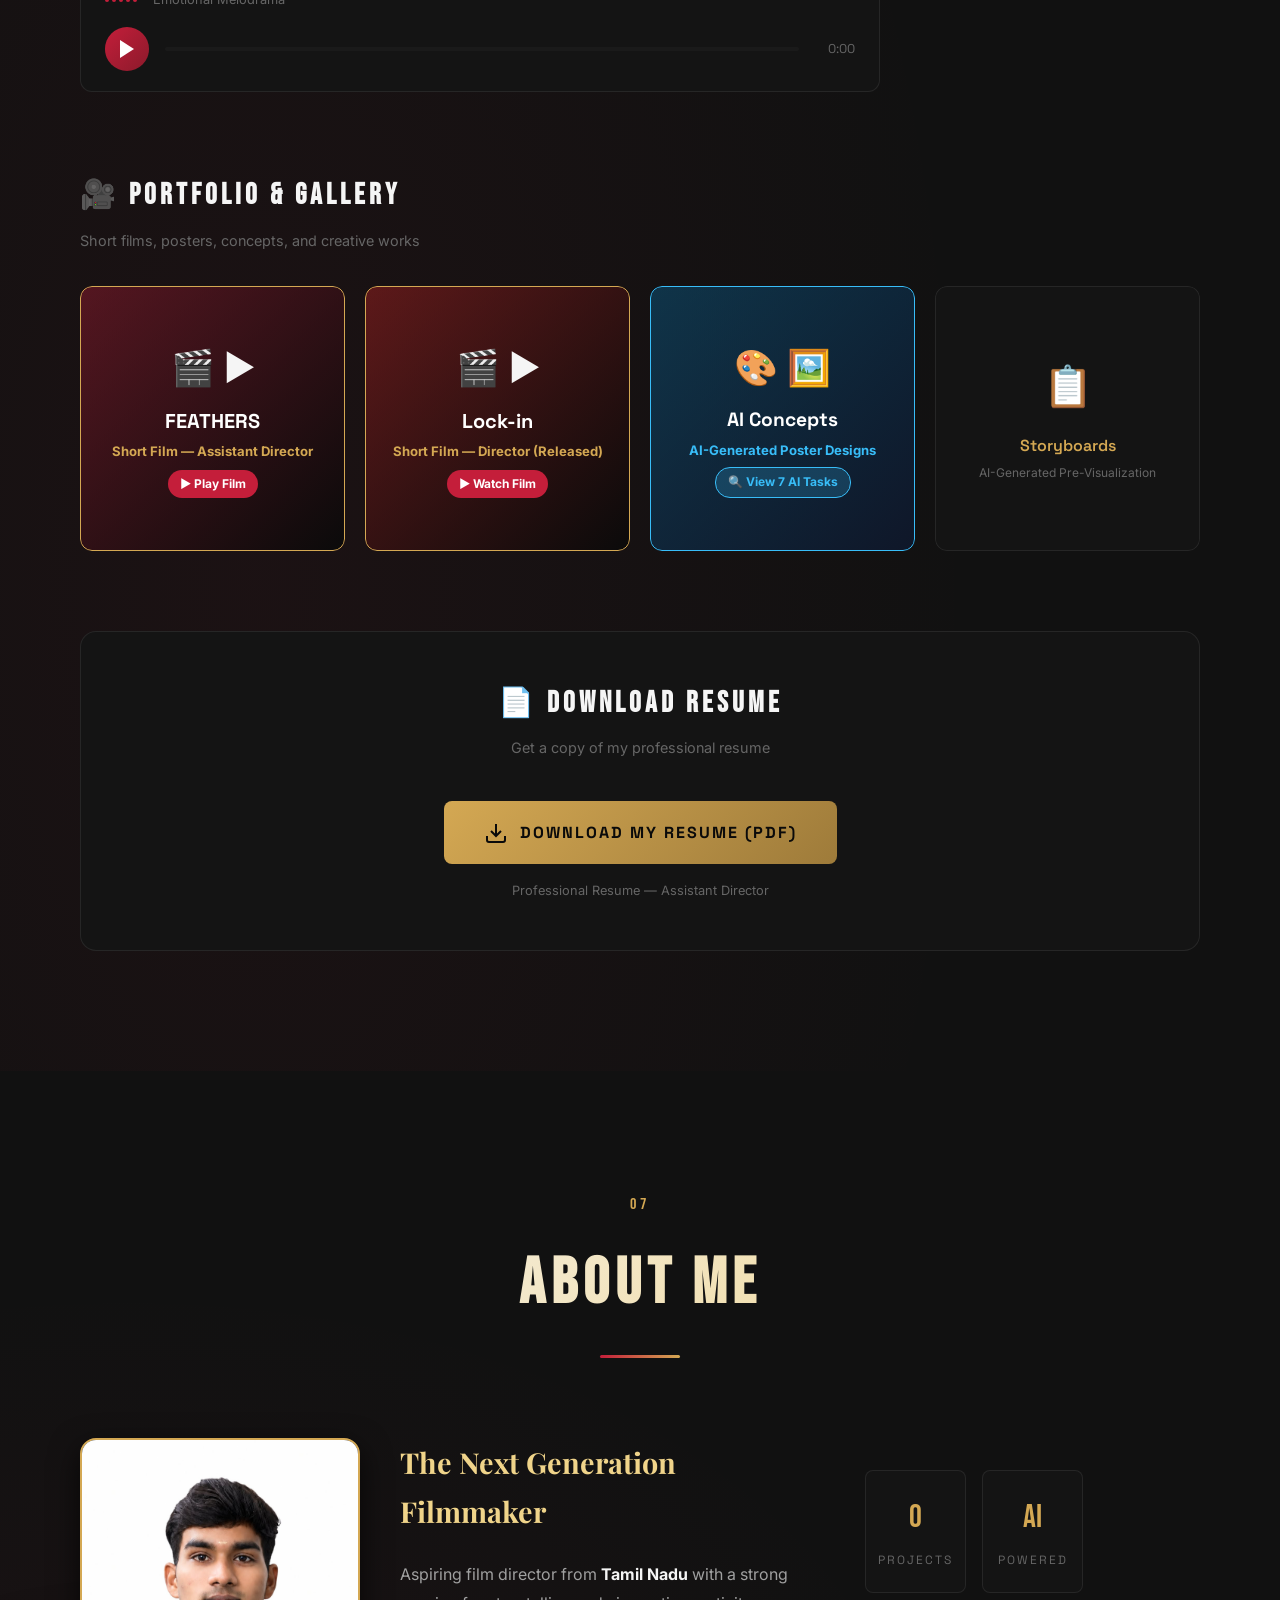
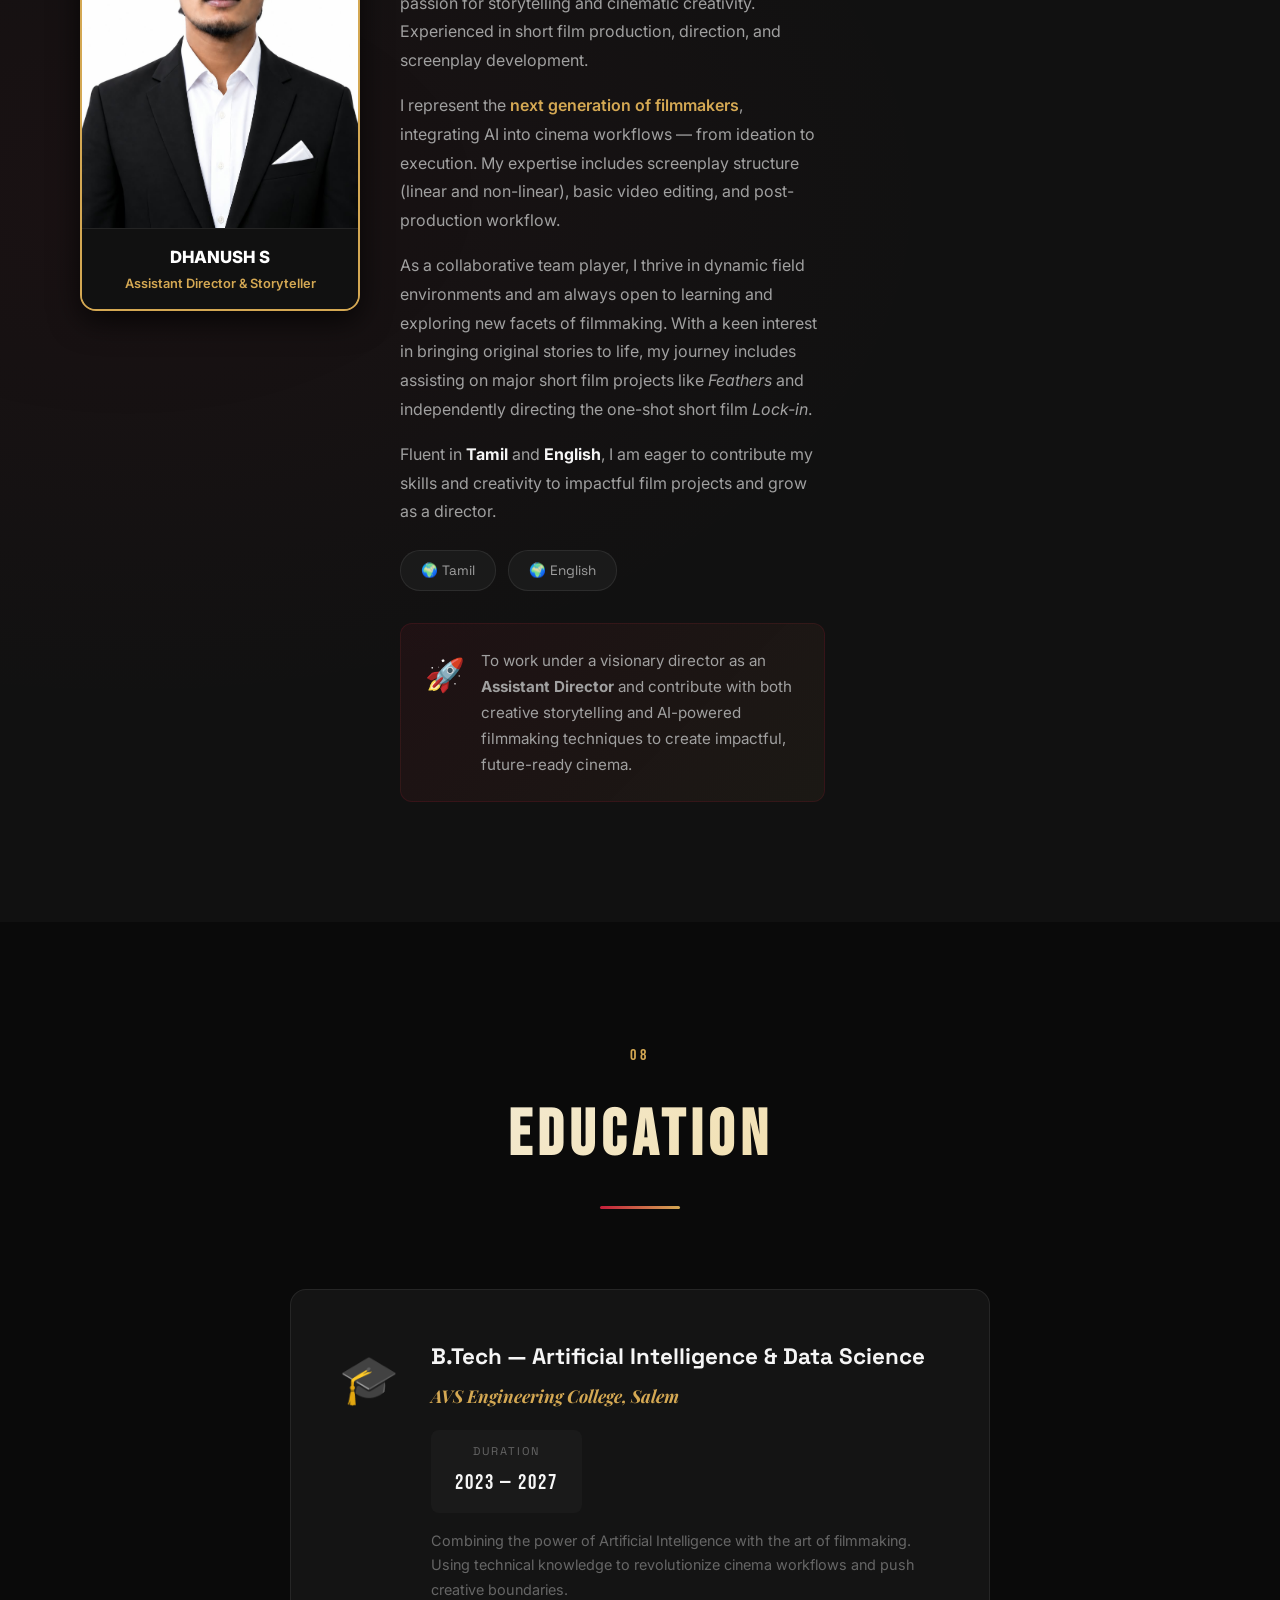
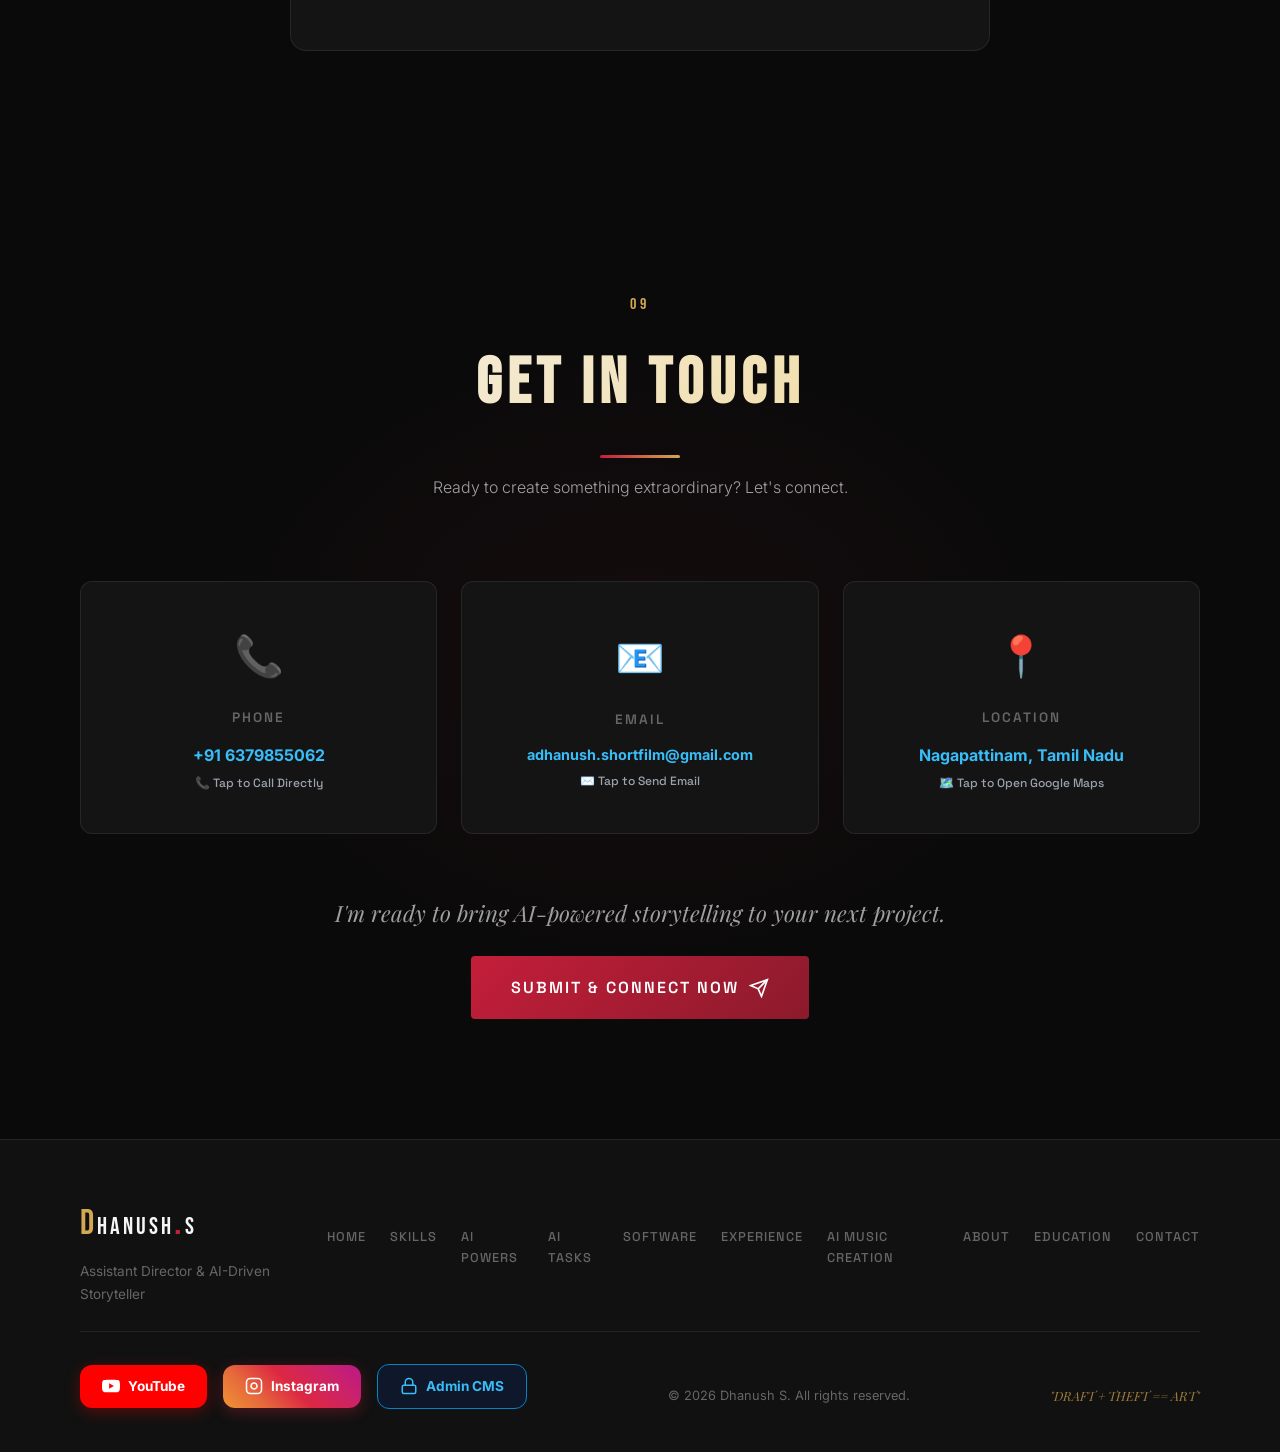
==== commit cdcbb778: "Add YouTube watch button for Feather & Lock-in, update social share OG profile image" ====
--- a/index.html
+++ b/index.html
@@ -7,6 +7,27 @@
     <meta name="description" content="Portfolio of Dhanush S — Aspiring Tamil Film Director & AI-Driven Storyteller. Assistant Director with expertise in screenplay writing, AI filmmaking, and cinematic storytelling.">
     <meta name="keywords" content="Dhanush S, Assistant Director, Tamil Cinema, Film Director, AI Filmmaking, Portfolio">
     <meta name="author" content="Dhanush S">
+
+    <!-- Open Graph / Social Media Preview Meta Tags -->
+    <meta property="og:type" content="website">
+    <meta property="og:title" content="Dhanush S — Assistant Director | Aspiring Film Director">
+    <meta property="og:description" content="Portfolio of Dhanush S — Aspiring Tamil Film Director & AI-Driven Storyteller. Assistant Director with expertise in screenplay writing, AI filmmaking, and cinematic storytelling.">
+    <meta property="og:image" content="assets/dhanush-profile.png">
+    <meta property="og:image:secure_url" content="assets/dhanush-profile.png">
+    <meta property="og:image:type" content="image/png">
+    <meta property="og:image:width" content="1200">
+    <meta property="og:image:height" content="630">
+    <meta property="og:url" content="https://dhanushportfolio.vercel.app">
+
+    <!-- Twitter Card Meta Tags -->
+    <meta name="twitter:card" content="summary_large_image">
+    <meta name="twitter:title" content="Dhanush S — Assistant Director | Aspiring Film Director">
+    <meta name="twitter:description" content="Portfolio of Dhanush S — Aspiring Tamil Film Director & AI-Driven Storyteller. Assistant Director with expertise in screenplay writing, AI filmmaking, and cinematic storytelling.">
+    <meta name="twitter:image" content="assets/dhanush-profile.png">
+
+    <!-- Favicon / Profile Icon -->
+    <link rel="icon" type="image/png" href="assets/dhanush-profile.png">
+
     <link rel="preconnect" href="https://fonts.googleapis.com">
     <link rel="preconnect" href="https://fonts.gstatic.com" crossorigin>
     <link href="https://fonts.googleapis.com/css2?family=Bebas+Neue&family=Inter:wght@300;400;500;600;700&family=Playfair+Display:ital,wght@0,400;0,700;1,400&family=Space+Grotesk:wght@300;400;500;600;700&display=swap" rel="stylesheet">
@@ -405,11 +426,15 @@
                             <li>Handled scene breakdowns and ensured smooth execution</li>
                             <li>Collaborated with director on creative vision and shot planning</li>
                         </ul>
-                        <div class="card-tags">
+                        <div class="card-tags" style="margin-bottom: 16px;">
                             <span class="tag">Pre-Production</span>
                             <span class="tag">Coordination</span>
                             <span class="tag">Execution</span>
                         </div>
+                        <a href="https://youtu.be/GE3Canx1azk?si=MsBCEfEf5tvCeVox" target="_blank" rel="noopener noreferrer" class="btn-watch-youtube" style="display: inline-flex; align-items: center; gap: 8px; padding: 10px 20px; background: linear-gradient(135deg, #ff0000, #cc0000); color: #ffffff; font-weight: 700; font-size: 0.88rem; border-radius: 8px; text-decoration: none; border: 1px solid rgba(255,0,0,0.6); box-shadow: 0 4px 15px rgba(255,0,0,0.35); transition: all 0.2s ease;">
+                            <svg width="18" height="18" fill="currentColor" viewBox="0 0 24 24"><path d="M23.498 6.186a3.016 3.016 0 0 0-2.122-2.136C19.505 3.545 12 3.545 12 3.545s-7.505 0-9.377.505A3.017 3.017 0 0 0 .502 6.186C0 8.07 0 12 0 12s0 3.93.502 5.814a3.016 3.016 0 0 0 2.122 2.136c1.871.505 9.376.505 9.376.505s7.505 0 9.377-.505a3.015 3.015 0 0 0 2.122-2.136C24 15.93 24 12 24 12s0-3.93-.502-5.814zM9.545 15.568V8.432L15.818 12l-6.273 3.568z"/></svg>
+                            <span>▶ Watch "Feather" on YouTube</span>
+                        </a>
                     </div>
                 </div>
                 <div class="timeline-item" data-aos="fade-left">
@@ -419,18 +444,22 @@
                     <div class="timeline-card">
                         <div class="card-badge director-badge">Director</div>
                         <h3 class="card-title">Director</h3>
-                        <h4 class="card-subtitle">"Lock-in" — Short Film (Releasing Soon)</h4>
+                        <h4 class="card-subtitle">"Lock-in" — Short Film</h4>
                         <ul class="card-details">
                             <li>Wrote, directed, and managed a one-shot short film</li>
-                            <li>Currently in post-production phase</li>
+                            <li>Released on YouTube</li>
                             <li>Full creative control from ideation to execution</li>
                             <li>Applied AI tools for enhanced workflow efficiency</li>
                         </ul>
-                        <div class="card-tags">
+                        <div class="card-tags" style="margin-bottom: 16px;">
                             <span class="tag">Direction</span>
                             <span class="tag">Screenplay</span>
                             <span class="tag">Post-Production</span>
                         </div>
+                        <a href="https://youtu.be/n3N4LdXwt28?si=N0dYfOly9YWDLeUB" target="_blank" rel="noopener noreferrer" class="btn-watch-youtube" style="display: inline-flex; align-items: center; gap: 8px; padding: 10px 20px; background: linear-gradient(135deg, #ff0000, #cc0000); color: #ffffff; font-weight: 700; font-size: 0.88rem; border-radius: 8px; text-decoration: none; border: 1px solid rgba(255,0,0,0.6); box-shadow: 0 4px 15px rgba(255,0,0,0.35); transition: all 0.2s ease;">
+                            <svg width="18" height="18" fill="currentColor" viewBox="0 0 24 24"><path d="M23.498 6.186a3.016 3.016 0 0 0-2.122-2.136C19.505 3.545 12 3.545 12 3.545s-7.505 0-9.377.505A3.017 3.017 0 0 0 .502 6.186C0 8.07 0 12 0 12s0 3.93.502 5.814a3.016 3.016 0 0 0 2.122 2.136c1.871.505 9.376.505 9.376.505s7.505 0 9.377-.505a3.015 3.015 0 0 0 2.122-2.136C24 15.93 24 12 24 12s0-3.93-.502-5.814zM9.545 15.568V8.432L15.818 12l-6.273 3.568z"/></svg>
+                            <span>▶ Watch "Lock-in" on YouTube</span>
+                        </a>
                     </div>
                 </div>
             </div>
@@ -600,11 +629,12 @@
                             <span style="display: inline-block; padding: 4px 12px; background: var(--red-primary); color: #fff; font-size: 0.75rem; font-weight: bold; border-radius: 15px;">▶ Play Film</span>
                         </div>
                     </div>
-                    <div class="gallery-item">
-                        <div class="gallery-placeholder">
-                            <span class="gallery-icon">🎥</span>
-                            <h4>Lock-in</h4>
-                            <p>Short Film — Director (Releasing Soon)</p>
+                    <div class="gallery-item lockin-video-card" onclick="openVideoModal('https://www.youtube.com/embed/n3N4LdXwt28?autoplay=1', 'Lock-in — Short Film (Director)')" style="cursor: pointer;">
+                        <div class="gallery-placeholder" style="background: linear-gradient(135deg, rgba(220,38,38,0.35), rgba(10,10,10,0.95)); border: 1px solid var(--gold-primary); box-shadow: 0 8px 25px rgba(220,38,38,0.25);">
+                            <span class="gallery-icon" style="font-size: 2.2rem; display: block; margin-bottom: 6px;">🎬 ▶️</span>
+                            <h4 style="font-size: 1.25rem; font-weight: 800; color: #fff; margin-bottom: 2px;">Lock-in</h4>
+                            <p style="font-size: 0.82rem; color: var(--gold-primary); font-weight: 700; margin-bottom: 8px;">Short Film — Director (Released)</p>
+                            <span style="display: inline-block; padding: 4px 12px; background: var(--red-primary); color: #fff; font-size: 0.75rem; font-weight: bold; border-radius: 15px;">▶ Watch Film</span>
                         </div>
                     </div>
                     <div class="gallery-item" onclick="openTasksGalleryModal()" style="cursor: pointer;">
@@ -646,20 +676,28 @@
                 <h2 class="section-title">About Me</h2>
                 <div class="title-line"></div>
             </div>
-            <div class="about-content">
-                <h3 class="about-subtitle">The Next Generation Filmmaker</h3>
-                <p class="about-text">
-                    Aspiring film director from <strong>Tamil Nadu</strong> with a strong passion for storytelling and cinematic creativity. Experienced in short film production, direction, and screenplay development.
-                </p>
-                <p class="about-text">
-                    I represent the <span class="text-highlight">next generation of filmmakers</span>, integrating AI into cinema workflows — from ideation to execution. My expertise includes screenplay structure (linear and non-linear), basic video editing, and post-production workflow.
-                </p>
-                <p class="about-text">
-                    As a collaborative team player, I thrive in dynamic field environments and am always open to learning and exploring new facets of filmmaking. With a keen interest in bringing original stories to life, my journey includes assisting on major short film projects and independently managing a one-shot film currently in post-production.
-                </p>
-                <p class="about-text">
-                    Fluent in <strong>Tamil</strong> and <strong>English</strong>, I am eager to contribute my skills and creativity to impactful film projects and grow as a director.
-                </p>
+            <div style="display: flex; gap: 40px; align-items: flex-start; flex-wrap: wrap;">
+                <div style="flex: 0 0 280px; max-width: 320px; width: 100%; border-radius: 16px; overflow: hidden; border: 2px solid var(--gold-primary); box-shadow: 0 10px 30px rgba(0,0,0,0.7); background: #111;">
+                    <img src="assets/dhanush-profile.png" alt="Dhanush S — Assistant Director & Film Director" style="width: 100%; height: auto; display: block; object-fit: cover;">
+                    <div style="padding: 14px; background: rgba(17,17,17,0.95); text-align: center; border-top: 1px solid var(--border-color);">
+                        <h4 style="color: #fff; font-weight: 800; font-size: 1.05rem; margin-bottom: 2px;">DHANUSH S</h4>
+                        <p style="color: var(--gold-primary); font-size: 0.8rem; font-weight: 600;">Assistant Director & Storyteller</p>
+                    </div>
+                </div>
+                <div class="about-content" style="flex: 1; min-width: 300px;">
+                    <h3 class="about-subtitle">The Next Generation Filmmaker</h3>
+                    <p class="about-text">
+                        Aspiring film director from <strong>Tamil Nadu</strong> with a strong passion for storytelling and cinematic creativity. Experienced in short film production, direction, and screenplay development.
+                    </p>
+                    <p class="about-text">
+                        I represent the <span class="text-highlight">next generation of filmmakers</span>, integrating AI into cinema workflows — from ideation to execution. My expertise includes screenplay structure (linear and non-linear), basic video editing, and post-production workflow.
+                    </p>
+                    <p class="about-text">
+                        As a collaborative team player, I thrive in dynamic field environments and am always open to learning and exploring new facets of filmmaking. With a keen interest in bringing original stories to life, my journey includes assisting on major short film projects like <em>Feathers</em> and independently directing the one-shot short film <em>Lock-in</em>.
+                    </p>
+                    <p class="about-text">
+                        Fluent in <strong>Tamil</strong> and <strong>English</strong>, I am eager to contribute my skills and creativity to impactful film projects and grow as a director.
+                    </p>
                 <div class="about-languages">
                     <span class="lang-tag">🌍 Tamil</span>
                     <span class="lang-tag">🌍 English</span>
